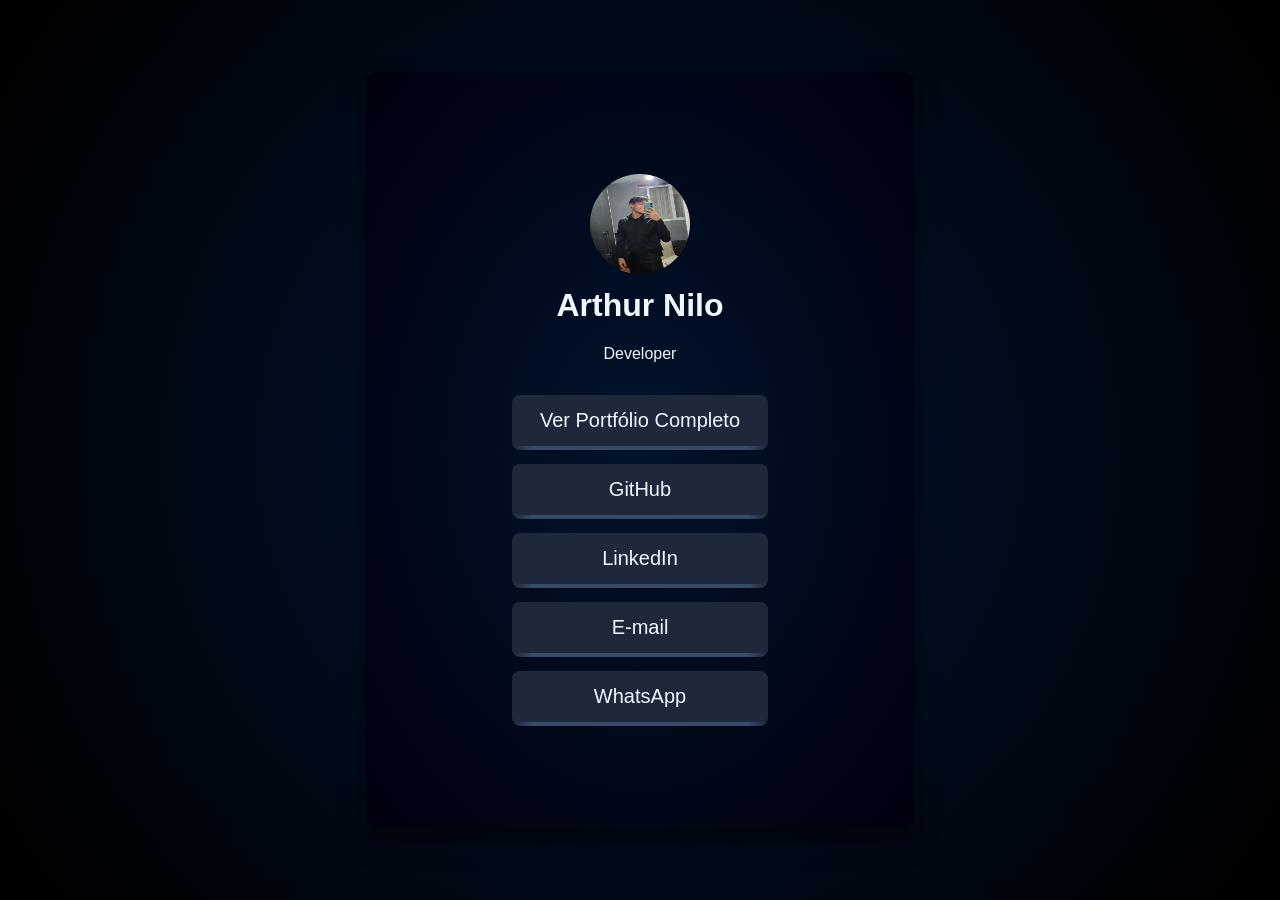
==== index.html @ 5387f270 "update link" ====
<!DOCTYPE html>
<html lang="pt-BR">
<head>
    <meta charset="UTF-8">
    <meta name="viewport" content="width=device-width, initial-scale=1.0">
    <title>Meu Portfólio</title>
    <link rel="stylesheet" href="style.css">
  </head>
  <body>
    <div class="molde">
      <div class="container">
        <img src="arthur.jpg" alt="Minha Foto" class="profile-pic" height="100px" width="100px">
        <h1>Arthur Nilo</h1>
        <p>Developer</p>
        
        <div class="links">
          <button class="button">
            <span class="shadow"></span>
            <span class="edge"></span>
            <div class="front">
                <a href="https://portfolio-gewfl6ad8-arthurnilos-projects.vercel.app/">Ver Portfólio Completo</a>
            </div>
          </button>
            <button class="button">
                <span class="shadow"></span>
                <span class="edge"></span>
                <div class="front">
                    <a href="https://github.com/arthurnilo" target="_blank">GitHub</a>
                </div>
              </button>
            <button class="button">
                <span class="shadow"></span>
                <span class="edge"></span>
                <div class="front">
                    <a href="https://linkedin.com/in/seuusuario" target="_blank">LinkedIn</a>
                </div>
            </button>
              <button class="button">
                <span class="shadow"></span>
                <span class="edge"></span>
                <div class="front">
                    <a href="mailto:arthurdetassis@email.com">E-mail</a>
                </div>
              </button>
              <button class="button">
                <span class="shadow"></span>
                <span class="edge"></span>
                <div class="front">
                    <a href="https://wa.me/5527999195885?text=Ol%C3%A1!%20Vim%20pelo%20linktree!%20Meu%20nome%20%C3%A9%3A">WhatsApp</a>
                </div>
              </button>
        </div>
    </div>
 </div>
</body>
</html>
---- style.css ----
body {
  background: radial-gradient(circle, rgba(0,22,52,1) 0%, rgba(0,0,0,1) 100%);
  color:aliceblue;
  font-family: Verdana, Geneva, Tahoma, sans-serif;
  display: flex;
  justify-content: center;
  align-items: center;
  height: 100vh;
  width: 100vw;
  border: 0;
  margin: 0;
  padding: 0;
}

h1{
  margin-top: 1vh;
}

.container p{
  margin-bottom: 4vh;
}
.container {
  text-align: center;
  border: 0;
  margin: 0;
  padding: 0;
}

.container img{
  border-radius: 50%;
}

.container a {
  display: flex;
  align-items: center;
  justify-content: center;
  min-height: 3vh;
  text-decoration: none;
  color: aliceblue;
}

.links {
  display: flex;
  flex-direction: column;
  gap: 2vh
}

.molde {
  display: flex;
  justify-content: center;
  align-items: center;
  height: 80vh;
  width: 40vw;
  min-width: fit-content;
  min-height: fit-content;
  border-radius: 10px;
  box-shadow: rgba(0, 0, 0, 0.25) 0px 14px 28px, rgba(0, 0, 0, 0.22) 0px 10px 10px;
  padding: 2vh;
  border: 2px;
  border-color: black;
  background: radial-gradient(rgb(2, 19, 44) 0%, rgb(1, 1, 15) 100%);
}



/* From Uiverse.io by zymantas-katinas */ 
.button {
    position: relative;
    border: none;
    background: transparent;
    padding: 0;
    outline: none;
    cursor: pointer;
    font-family: sans-serif;
  }
  
  /* Shadow layer */
  .button .shadow {
    position: absolute;
    top: 0;
    left: 0;
    width: 100%;
    height: 100%;
    background: rgba(0, 0, 0, 0.25);
    border-radius: 8px;
    transform: translateY(2px);
    transition: transform 600ms cubic-bezier(0.3, 0.7, 0.4, 1);
  }
  
  /* Edge layer */
  .button .edge {
    position: absolute;
    top: 0;
    left: 0;
    width: 100%;
    height: 100%;
    border-radius: 8px;
    background: linear-gradient(
      to left,
      hsl(217, 33%, 16%) 0%,
      hsl(217, 33%, 32%) 8%,
      hsl(217, 33%, 32%) 92%,
      hsl(217, 33%, 16%) 100%
    );
  }
  
  /* Front layer */
  .button .front {
    position: relative;
    display: flex;
    align-items: center;
    justify-content: center;
    padding: 12px 28px;
    font-size: 1.25rem;
    color: white;
    background: hsl(217, 33%, 17%);
    border-radius: 8px;
    transform: translateY(-4px);
    transition: transform 600ms cubic-bezier(0.3, 0.7, 0.4, 1);
  }
  
  /* Hover and active states */
  .button:hover .shadow {
    transform: translateY(4px);
    transition: transform 250ms cubic-bezier(0.3, 0.7, 0.4, 1.5);
  }
  
  .button:hover .front {
    transform: translateY(-6px);
    transition: transform 250ms cubic-bezier(0.3, 0.7, 0.4, 1.5);
  }
  
  .button:active .shadow {
    transform: translateY(1px);
    transition: transform 34ms;
  }
  
  .button:active .front {
    transform: translateY(-2px);
    transition: transform 34ms;
  }
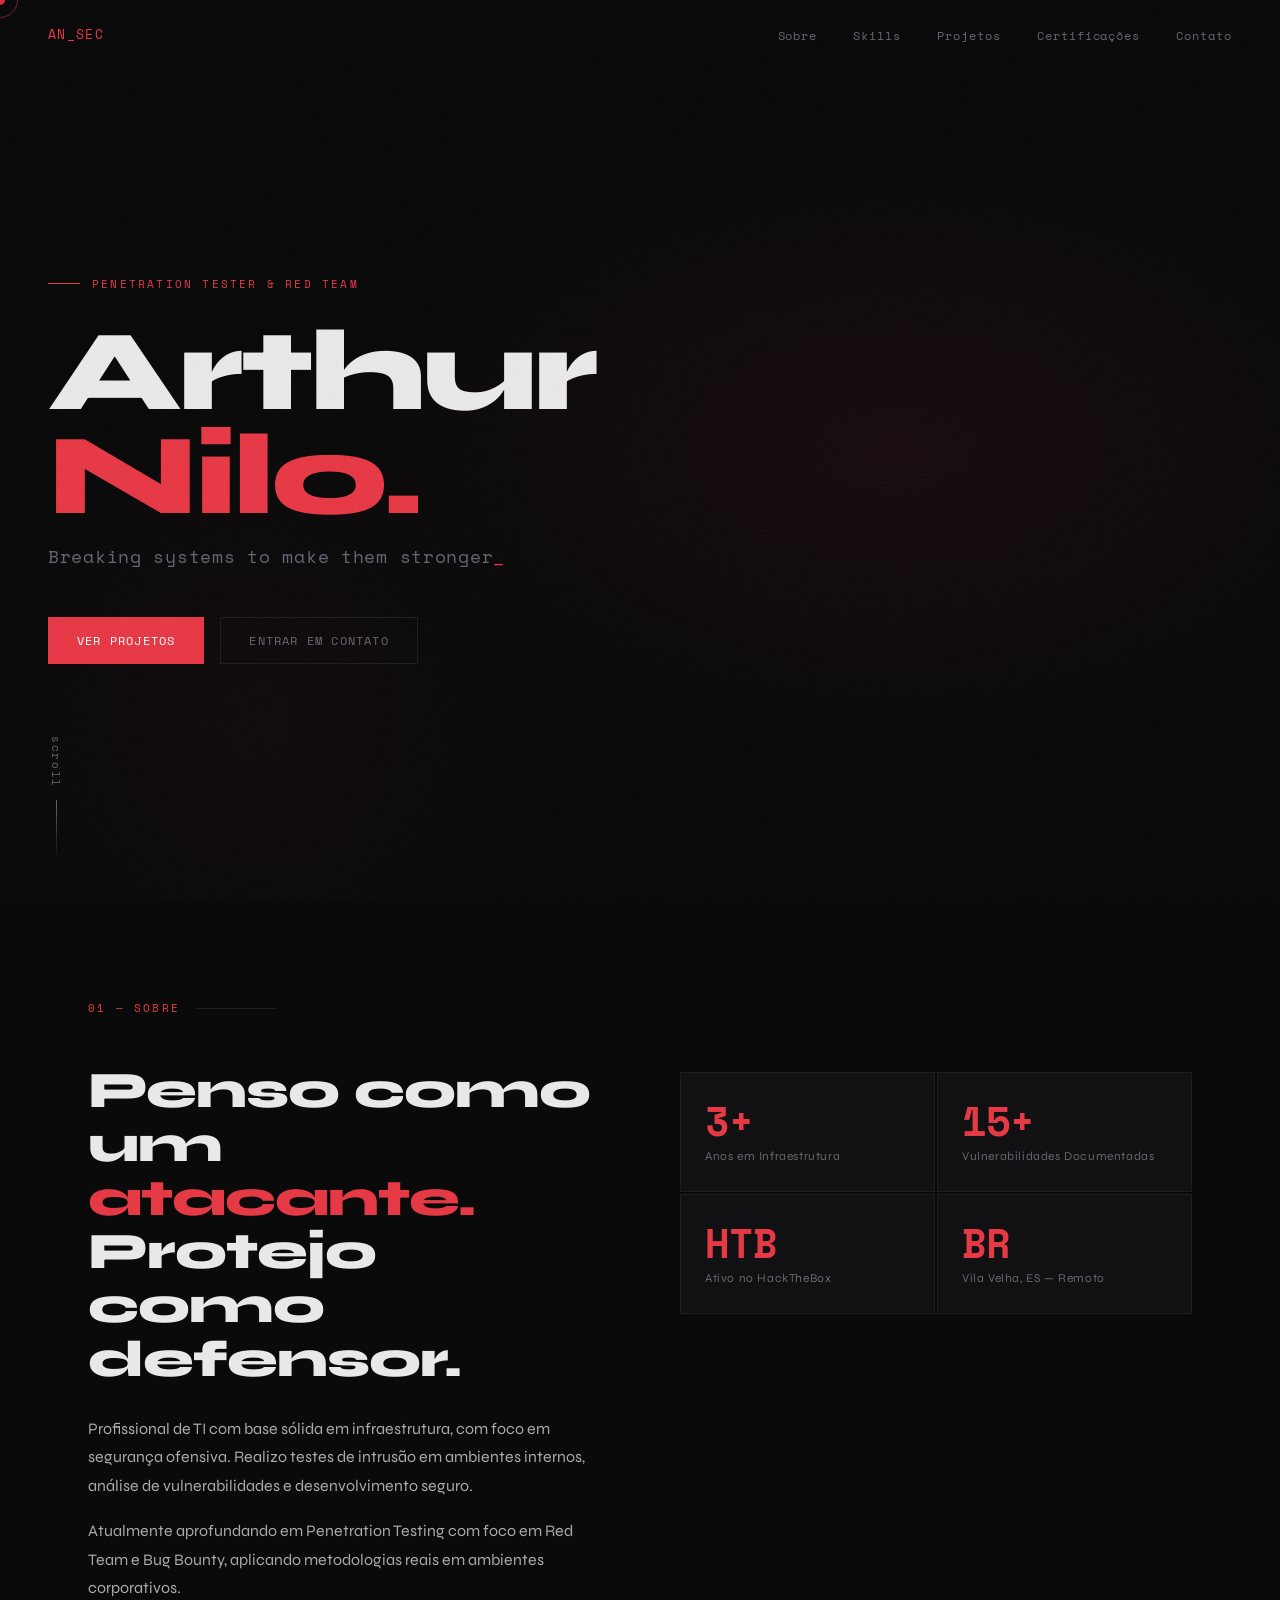
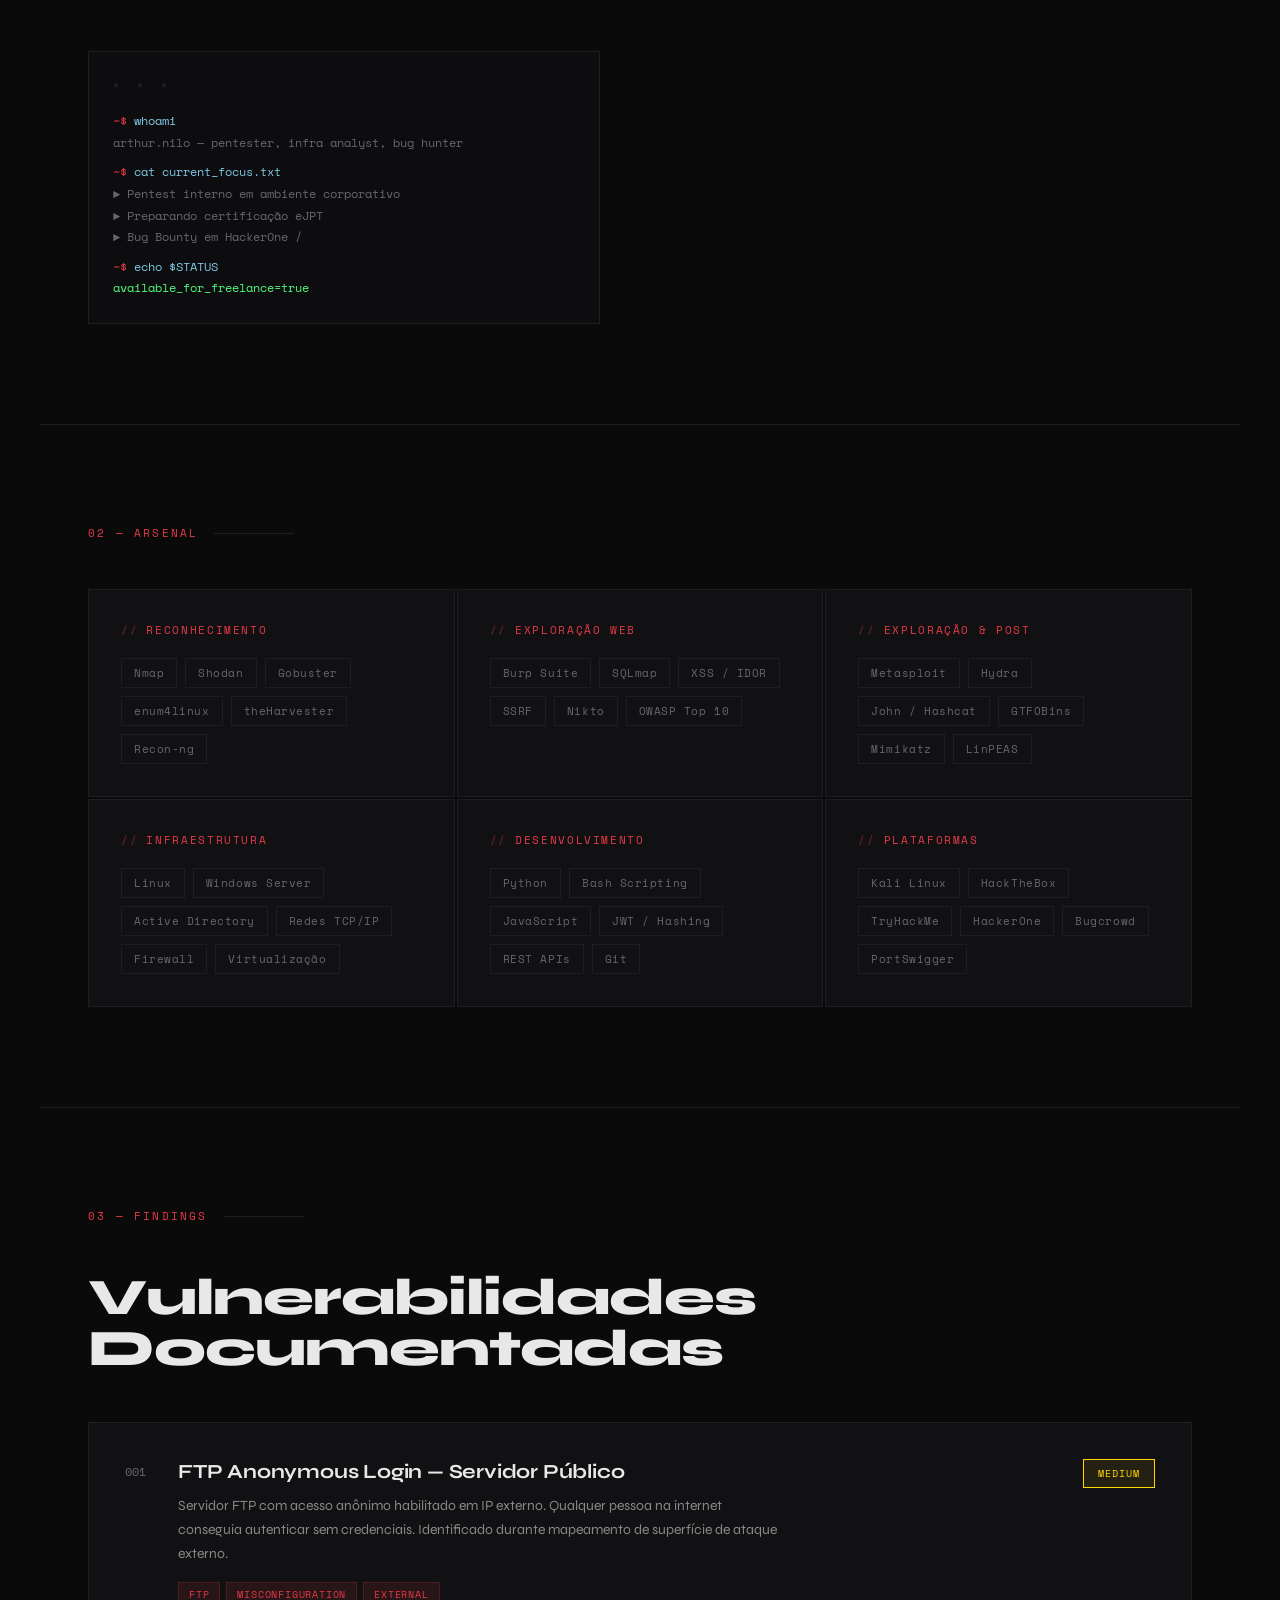
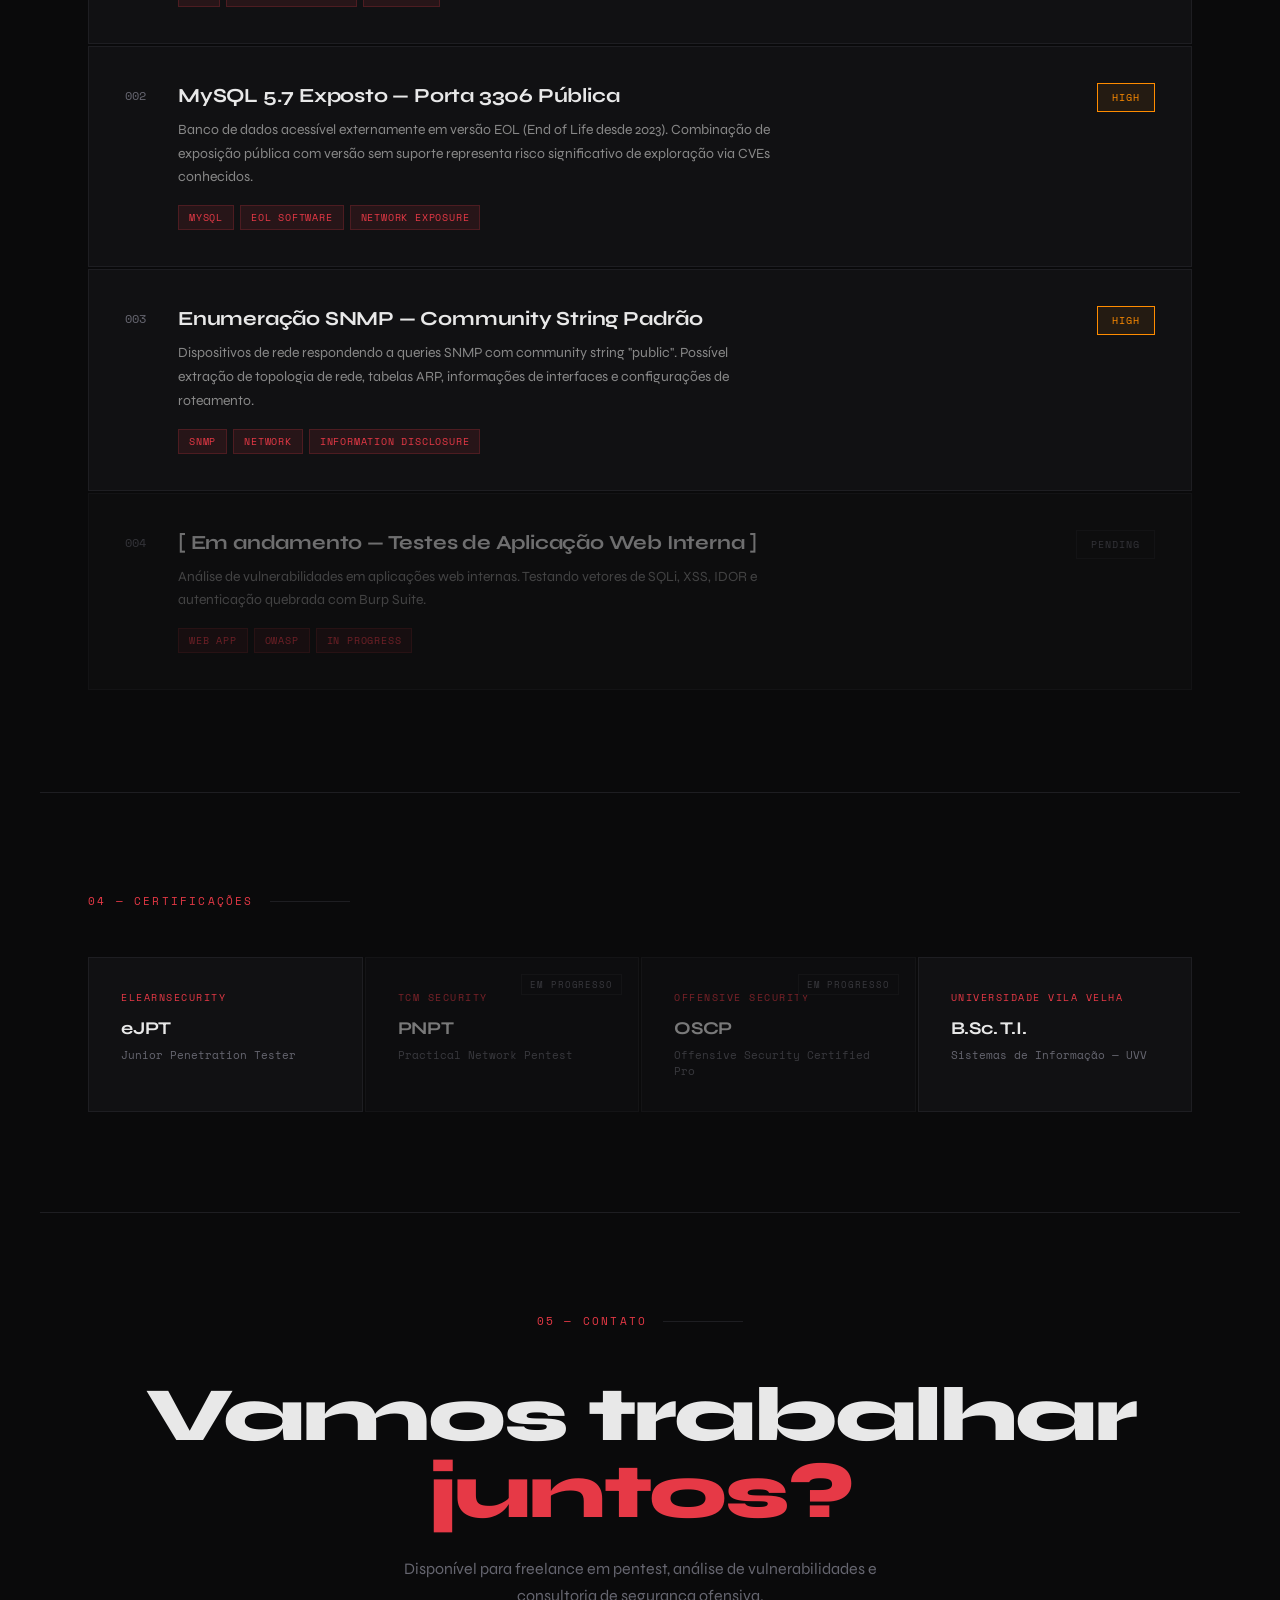
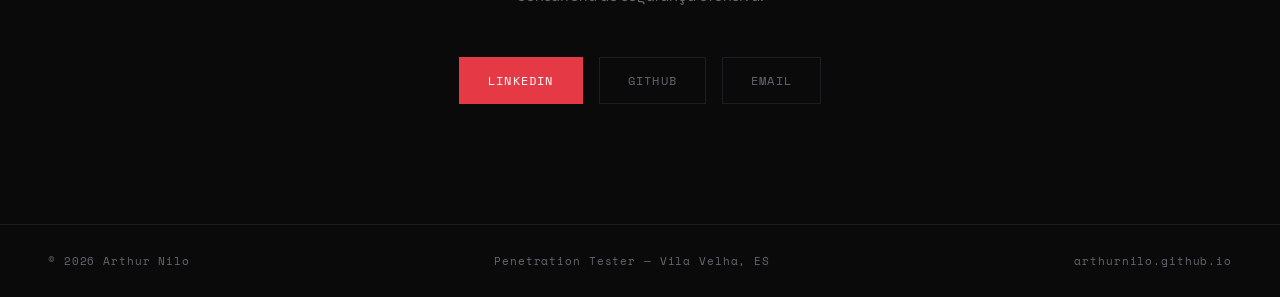
==== commit 5fa7ae98: "update landing page" ====
--- a/index.html
+++ b/index.html
@@ -1,56 +1,987 @@
 <!DOCTYPE html>
 <html lang="pt-BR">
 <head>
-    <meta charset="UTF-8">
-    <meta name="viewport" content="width=device-width, initial-scale=1.0">
-    <title>Meu Portfólio</title>
-    <link rel="stylesheet" href="style.css">
-  </head>
-  <body>
-    <div class="molde">
-      <div class="container">
-        <img src="arthur.jpg" alt="Minha Foto" class="profile-pic" height="100px" width="100px">
-        <h1>Arthur Nilo</h1>
-        <p>Developer</p>
-        
-        <div class="links">
-          <button class="button">
-            <span class="shadow"></span>
-            <span class="edge"></span>
-            <div class="front">
-                <a href="https://portfolio-gewfl6ad8-arthurnilos-projects.vercel.app/">Ver Portfólio Completo</a>
-            </div>
-          </button>
-            <button class="button">
-                <span class="shadow"></span>
-                <span class="edge"></span>
-                <div class="front">
-                    <a href="https://github.com/arthurnilo" target="_blank">GitHub</a>
-                </div>
-              </button>
-            <button class="button">
-                <span class="shadow"></span>
-                <span class="edge"></span>
-                <div class="front">
-                    <a href="https://linkedin.com/in/seuusuario" target="_blank">LinkedIn</a>
-                </div>
-            </button>
-              <button class="button">
-                <span class="shadow"></span>
-                <span class="edge"></span>
-                <div class="front">
-                    <a href="mailto:arthurdetassis@email.com">E-mail</a>
-                </div>
-              </button>
-              <button class="button">
-                <span class="shadow"></span>
-                <span class="edge"></span>
-                <div class="front">
-                    <a href="https://wa.me/5527999195885?text=Ol%C3%A1!%20Vim%20pelo%20linktree!%20Meu%20nome%20%C3%A9%3A">WhatsApp</a>
-                </div>
-              </button>
+<meta charset="UTF-8">
+<meta name="viewport" content="width=device-width, initial-scale=1.0">
+<title>Arthur Nilo — Penetration Tester</title>
+<link href="https://fonts.googleapis.com/css2?family=Space+Mono:wght@400;700&family=Syne:wght@400;600;700;800&display=swap" rel="stylesheet">
+<style>
+  :root {
+    --bg: #0a0a0b;
+    --surface: #111113;
+    --border: #1e1e22;
+    --accent: #e63946;
+    --accent2: #ff6b6b;
+    --text: #e8e8e8;
+    --muted: #666670;
+    --mono: 'Space Mono', monospace;
+    --sans: 'Syne', sans-serif;
+  }
+
+  *, *::before, *::after { box-sizing: border-box; margin: 0; padding: 0; }
+
+  html { scroll-behavior: smooth; }
+
+  body {
+    background: var(--bg);
+    color: var(--text);
+    font-family: var(--sans);
+    overflow-x: hidden;
+    cursor: none;
+  }
+
+  /* Custom cursor */
+  .cursor {
+    position: fixed;
+    width: 10px;
+    height: 10px;
+    background: var(--accent);
+    border-radius: 50%;
+    pointer-events: none;
+    z-index: 9999;
+    transform: translate(-50%, -50%);
+    transition: transform 0.1s ease, width 0.2s ease, height 0.2s ease;
+    mix-blend-mode: difference;
+  }
+  .cursor-ring {
+    position: fixed;
+    width: 36px;
+    height: 36px;
+    border: 1px solid var(--accent);
+    border-radius: 50%;
+    pointer-events: none;
+    z-index: 9998;
+    transform: translate(-50%, -50%);
+    transition: transform 0.12s ease, width 0.2s ease, height 0.2s ease, opacity 0.2s ease;
+    opacity: 0.5;
+  }
+
+  /* Grain overlay */
+  body::before {
+    content: '';
+    position: fixed;
+    inset: 0;
+    background-image: url("data:image/svg+xml,%3Csvg viewBox='0 0 256 256' xmlns='http://www.w3.org/2000/svg'%3E%3Cfilter id='noise'%3E%3CfeTurbulence type='fractalNoise' baseFrequency='0.9' numOctaves='4' stitchTiles='stitch'/%3E%3C/filter%3E%3Crect width='100%25' height='100%25' filter='url(%23noise)' opacity='0.04'/%3E%3C/svg%3E");
+    pointer-events: none;
+    z-index: 9997;
+    opacity: 0.4;
+  }
+
+  /* NAV */
+  nav {
+    position: fixed;
+    top: 0;
+    left: 0;
+    right: 0;
+    z-index: 100;
+    padding: 24px 48px;
+    display: flex;
+    justify-content: space-between;
+    align-items: center;
+    border-bottom: 1px solid transparent;
+    transition: border-color 0.3s, background 0.3s;
+  }
+  nav.scrolled {
+    border-color: var(--border);
+    background: rgba(10,10,11,0.9);
+    backdrop-filter: blur(12px);
+  }
+  .nav-logo {
+    font-family: var(--mono);
+    font-size: 13px;
+    color: var(--accent);
+    letter-spacing: 0.1em;
+    text-decoration: none;
+  }
+  .nav-links {
+    display: flex;
+    gap: 36px;
+    list-style: none;
+  }
+  .nav-links a {
+    font-family: var(--mono);
+    font-size: 12px;
+    color: var(--muted);
+    text-decoration: none;
+    letter-spacing: 0.08em;
+    transition: color 0.2s;
+  }
+  .nav-links a:hover { color: var(--text); }
+
+  /* HERO */
+  .hero {
+    min-height: 100vh;
+    display: flex;
+    flex-direction: column;
+    justify-content: center;
+    padding: 120px 48px 80px;
+    position: relative;
+    overflow: hidden;
+  }
+
+  .hero-bg {
+    position: absolute;
+    inset: 0;
+    background:
+      radial-gradient(ellipse 60% 50% at 70% 50%, rgba(230,57,70,0.07) 0%, transparent 70%),
+      radial-gradient(ellipse 40% 60% at 20% 80%, rgba(230,57,70,0.04) 0%, transparent 60%);
+  }
+
+  /* Scanlines */
+  .hero-bg::after {
+    content: '';
+    position: absolute;
+    inset: 0;
+    background: repeating-linear-gradient(
+      0deg,
+      transparent,
+      transparent 2px,
+      rgba(0,0,0,0.08) 2px,
+      rgba(0,0,0,0.08) 4px
+    );
+    pointer-events: none;
+  }
+
+  .hero-tag {
+    font-family: var(--mono);
+    font-size: 11px;
+    color: var(--accent);
+    letter-spacing: 0.2em;
+    text-transform: uppercase;
+    margin-bottom: 28px;
+    opacity: 0;
+    animation: fadeUp 0.6s ease 0.2s forwards;
+    display: flex;
+    align-items: center;
+    gap: 12px;
+  }
+  .hero-tag::before {
+    content: '';
+    display: block;
+    width: 32px;
+    height: 1px;
+    background: var(--accent);
+  }
+
+  .hero-name {
+    font-family: var(--sans);
+    font-size: clamp(60px, 9vw, 130px);
+    font-weight: 800;
+    line-height: 0.9;
+    letter-spacing: -0.03em;
+    margin-bottom: 16px;
+    opacity: 0;
+    animation: fadeUp 0.7s ease 0.35s forwards;
+  }
+  .hero-name span { color: var(--accent); }
+
+  .hero-title {
+    font-family: var(--mono);
+    font-size: clamp(14px, 1.5vw, 18px);
+    color: var(--muted);
+    margin-bottom: 48px;
+    opacity: 0;
+    animation: fadeUp 0.7s ease 0.5s forwards;
+    letter-spacing: 0.04em;
+  }
+
+  .hero-title .blink {
+    color: var(--accent);
+    animation: blink 1s step-end infinite;
+  }
+
+  .hero-cta {
+    display: flex;
+    gap: 16px;
+    flex-wrap: wrap;
+    opacity: 0;
+    animation: fadeUp 0.7s ease 0.65s forwards;
+  }
+
+  .btn {
+    font-family: var(--mono);
+    font-size: 12px;
+    letter-spacing: 0.1em;
+    padding: 14px 28px;
+    text-decoration: none;
+    text-transform: uppercase;
+    transition: all 0.2s;
+    cursor: none;
+  }
+  .btn-primary {
+    background: var(--accent);
+    color: #fff;
+    border: 1px solid var(--accent);
+  }
+  .btn-primary:hover {
+    background: transparent;
+    color: var(--accent);
+  }
+  .btn-secondary {
+    background: transparent;
+    color: var(--muted);
+    border: 1px solid var(--border);
+  }
+  .btn-secondary:hover {
+    border-color: var(--muted);
+    color: var(--text);
+  }
+
+  .hero-scroll {
+    position: absolute;
+    bottom: 40px;
+    left: 48px;
+    font-family: var(--mono);
+    font-size: 11px;
+    color: var(--muted);
+    letter-spacing: 0.15em;
+    writing-mode: vertical-rl;
+    opacity: 0;
+    animation: fadeUp 0.7s ease 1s forwards;
+    display: flex;
+    align-items: center;
+    gap: 12px;
+  }
+  .hero-scroll::after {
+    content: '';
+    display: block;
+    width: 1px;
+    height: 60px;
+    background: linear-gradient(to bottom, var(--muted), transparent);
+  }
+
+  /* SECTIONS */
+  section {
+    padding: 100px 48px;
+    max-width: 1200px;
+    margin: 0 auto;
+  }
+
+  .section-label {
+    font-family: var(--mono);
+    font-size: 11px;
+    color: var(--accent);
+    letter-spacing: 0.2em;
+    text-transform: uppercase;
+    margin-bottom: 48px;
+    display: flex;
+    align-items: center;
+    gap: 16px;
+  }
+  .section-label::after {
+    content: '';
+    flex: 1;
+    max-width: 80px;
+    height: 1px;
+    background: var(--border);
+  }
+
+  /* ABOUT */
+  .about-grid {
+    display: grid;
+    grid-template-columns: 1fr 1fr;
+    gap: 80px;
+    align-items: start;
+  }
+
+  .about-text h2 {
+    font-size: clamp(36px, 4vw, 56px);
+    font-weight: 800;
+    line-height: 1.05;
+    letter-spacing: -0.02em;
+    margin-bottom: 28px;
+  }
+  .about-text h2 em {
+    font-style: normal;
+    color: var(--accent);
+  }
+
+  .about-text p {
+    font-size: 16px;
+    line-height: 1.8;
+    color: #aaaaaa;
+    margin-bottom: 16px;
+  }
+
+  .about-stats {
+    display: grid;
+    grid-template-columns: 1fr 1fr;
+    gap: 2px;
+    margin-top: 8px;
+  }
+
+  .stat-card {
+    background: var(--surface);
+    border: 1px solid var(--border);
+    padding: 28px 24px;
+    transition: border-color 0.2s;
+  }
+  .stat-card:hover { border-color: var(--accent); }
+  .stat-number {
+    font-family: var(--mono);
+    font-size: 40px;
+    font-weight: 700;
+    color: var(--accent);
+    line-height: 1;
+    margin-bottom: 8px;
+  }
+  .stat-label {
+    font-size: 12px;
+    color: var(--muted);
+    letter-spacing: 0.05em;
+  }
+
+  /* SKILLS */
+  .skills-section {
+    border-top: 1px solid var(--border);
+    padding-top: 100px;
+    padding-bottom: 100px;
+  }
+
+  .skills-grid {
+    display: grid;
+    grid-template-columns: repeat(auto-fit, minmax(280px, 1fr));
+    gap: 2px;
+  }
+
+  .skill-group {
+    background: var(--surface);
+    border: 1px solid var(--border);
+    padding: 32px;
+    transition: border-color 0.25s;
+  }
+  .skill-group:hover { border-color: var(--accent); }
+
+  .skill-group-title {
+    font-family: var(--mono);
+    font-size: 11px;
+    color: var(--accent);
+    letter-spacing: 0.15em;
+    text-transform: uppercase;
+    margin-bottom: 20px;
+    display: flex;
+    align-items: center;
+    gap: 8px;
+  }
+  .skill-group-title::before {
+    content: '//';
+    opacity: 0.5;
+  }
+
+  .skill-list {
+    list-style: none;
+    display: flex;
+    flex-wrap: wrap;
+    gap: 8px;
+  }
+  .skill-tag {
+    font-family: var(--mono);
+    font-size: 11px;
+    padding: 6px 12px;
+    border: 1px solid var(--border);
+    color: var(--muted);
+    letter-spacing: 0.05em;
+    transition: all 0.2s;
+  }
+  .skill-tag:hover {
+    border-color: var(--accent);
+    color: var(--text);
+    background: rgba(230,57,70,0.05);
+  }
+
+  /* PROJECTS */
+  .projects-section {
+    border-top: 1px solid var(--border);
+    padding-top: 100px;
+    padding-bottom: 100px;
+  }
+
+  .projects-header {
+    display: flex;
+    justify-content: space-between;
+    align-items: flex-end;
+    margin-bottom: 48px;
+  }
+
+  .projects-title {
+    font-size: clamp(32px, 4vw, 52px);
+    font-weight: 800;
+    letter-spacing: -0.02em;
+    line-height: 1;
+  }
+
+  .project-card {
+    border: 1px solid var(--border);
+    padding: 36px;
+    margin-bottom: 2px;
+    display: grid;
+    grid-template-columns: auto 1fr auto;
+    gap: 32px;
+    align-items: start;
+    background: var(--surface);
+    transition: border-color 0.2s, background 0.2s;
+    cursor: none;
+  }
+  .project-card:hover {
+    border-color: var(--accent);
+    background: rgba(230,57,70,0.02);
+  }
+
+  .project-num {
+    font-family: var(--mono);
+    font-size: 12px;
+    color: var(--muted);
+    padding-top: 4px;
+  }
+
+  .project-info h3 {
+    font-size: 20px;
+    font-weight: 700;
+    margin-bottom: 10px;
+    letter-spacing: -0.01em;
+  }
+
+  .project-info p {
+    font-size: 14px;
+    color: #888;
+    line-height: 1.7;
+    max-width: 600px;
+  }
+
+  .project-tags {
+    display: flex;
+    gap: 6px;
+    flex-wrap: wrap;
+    margin-top: 16px;
+  }
+
+  .project-tag {
+    font-family: var(--mono);
+    font-size: 10px;
+    padding: 4px 10px;
+    background: rgba(230,57,70,0.1);
+    color: var(--accent);
+    letter-spacing: 0.08em;
+    text-transform: uppercase;
+    border: 1px solid rgba(230,57,70,0.2);
+  }
+
+  .severity {
+    font-family: var(--mono);
+    font-size: 10px;
+    padding: 6px 14px;
+    letter-spacing: 0.1em;
+    text-transform: uppercase;
+    border: 1px solid;
+    white-space: nowrap;
+    align-self: flex-start;
+  }
+  .severity.critical { color: #ff3333; border-color: #ff3333; background: rgba(255,51,51,0.08); }
+  .severity.high { color: #ff8c00; border-color: #ff8c00; background: rgba(255,140,0,0.08); }
+  .severity.medium { color: #ffd700; border-color: #ffd700; background: rgba(255,215,0,0.08); }
+  .severity.info { color: var(--muted); border-color: var(--border); }
+
+  /* CERTS */
+  .certs-section {
+    border-top: 1px solid var(--border);
+    padding-top: 100px;
+    padding-bottom: 100px;
+  }
+
+  .certs-grid {
+    display: grid;
+    grid-template-columns: repeat(auto-fit, minmax(240px, 1fr));
+    gap: 2px;
+  }
+
+  .cert-card {
+    background: var(--surface);
+    border: 1px solid var(--border);
+    padding: 32px;
+    position: relative;
+    overflow: hidden;
+    transition: border-color 0.2s;
+  }
+  .cert-card:hover { border-color: var(--accent); }
+  .cert-card.pending { opacity: 0.5; }
+  .cert-card.pending::after {
+    content: 'EM PROGRESSO';
+    position: absolute;
+    top: 16px;
+    right: 16px;
+    font-family: var(--mono);
+    font-size: 9px;
+    color: var(--muted);
+    letter-spacing: 0.1em;
+    border: 1px solid var(--border);
+    padding: 3px 8px;
+  }
+
+  .cert-issuer {
+    font-family: var(--mono);
+    font-size: 10px;
+    color: var(--accent);
+    letter-spacing: 0.15em;
+    text-transform: uppercase;
+    margin-bottom: 12px;
+  }
+
+  .cert-name {
+    font-size: 18px;
+    font-weight: 700;
+    margin-bottom: 8px;
+    letter-spacing: -0.01em;
+  }
+
+  .cert-year {
+    font-family: var(--mono);
+    font-size: 11px;
+    color: var(--muted);
+  }
+
+  /* CONTACT */
+  .contact-section {
+    border-top: 1px solid var(--border);
+    padding-top: 100px;
+    padding-bottom: 120px;
+    text-align: center;
+  }
+
+  .contact-section h2 {
+    font-size: clamp(40px, 6vw, 88px);
+    font-weight: 800;
+    letter-spacing: -0.03em;
+    line-height: 1;
+    margin-bottom: 24px;
+  }
+  .contact-section h2 span { color: var(--accent); }
+
+  .contact-section p {
+    font-size: 16px;
+    color: var(--muted);
+    max-width: 480px;
+    margin: 0 auto 48px;
+    line-height: 1.7;
+  }
+
+  .contact-links {
+    display: flex;
+    justify-content: center;
+    gap: 16px;
+    flex-wrap: wrap;
+  }
+
+  /* FOOTER */
+  footer {
+    border-top: 1px solid var(--border);
+    padding: 28px 48px;
+    display: flex;
+    justify-content: space-between;
+    align-items: center;
+  }
+  footer span {
+    font-family: var(--mono);
+    font-size: 11px;
+    color: var(--muted);
+    letter-spacing: 0.08em;
+  }
+
+  /* TERMINAL WIDGET */
+  .terminal {
+    background: #0d0d0f;
+    border: 1px solid var(--border);
+    padding: 24px;
+    font-family: var(--mono);
+    font-size: 12px;
+    line-height: 1.8;
+    margin-top: 48px;
+    position: relative;
+  }
+  .terminal::before {
+    content: '● ● ●';
+    display: block;
+    color: var(--border);
+    letter-spacing: 6px;
+    margin-bottom: 16px;
+    font-size: 10px;
+  }
+  .terminal .prompt { color: var(--accent); }
+  .terminal .cmd { color: #7ec8e3; }
+  .terminal .out { color: var(--muted); }
+  .terminal .ok { color: #50fa7b; }
+
+  /* ANIMATIONS */
+  @keyframes fadeUp {
+    from { opacity: 0; transform: translateY(20px); }
+    to { opacity: 1; transform: translateY(0); }
+  }
+  @keyframes blink {
+    0%, 100% { opacity: 1; }
+    50% { opacity: 0; }
+  }
+
+  .reveal {
+    opacity: 0;
+    transform: translateY(24px);
+    transition: opacity 0.7s ease, transform 0.7s ease;
+  }
+  .reveal.visible {
+    opacity: 1;
+    transform: none;
+  }
+
+  @media (max-width: 768px) {
+    nav { padding: 20px 24px; }
+    .nav-links { display: none; }
+    .hero { padding: 100px 24px 60px; }
+    section { padding: 60px 24px; }
+    .about-grid { grid-template-columns: 1fr; gap: 48px; }
+    .project-card { grid-template-columns: 1fr; }
+    .project-num { display: none; }
+    footer { flex-direction: column; gap: 12px; text-align: center; }
+  }
+</style>
+</head>
+<body>
+
+<div class="cursor" id="cursor"></div>
+<div class="cursor-ring" id="cursorRing"></div>
+
+<nav id="nav">
+  <a href="#" class="nav-logo">AN_SEC</a>
+  <ul class="nav-links">
+    <li><a href="#about">Sobre</a></li>
+    <li><a href="#skills">Skills</a></li>
+    <li><a href="#projects">Projetos</a></li>
+    <li><a href="#certs">Certificações</a></li>
+    <li><a href="#contact">Contato</a></li>
+  </ul>
+</nav>
+
+<!-- HERO -->
+<div class="hero">
+  <div class="hero-bg"></div>
+  <div class="hero-tag">Penetration Tester & Red Team</div>
+  <h1 class="hero-name">Arthur<br><span>Nilo.</span></h1>
+  <p class="hero-title">Breaking systems to make them stronger<span class="blink">_</span></p>
+  <div class="hero-cta">
+    <a href="#projects" class="btn btn-primary">Ver Projetos</a>
+    <a href="#contact" class="btn btn-secondary">Entrar em Contato</a>
+  </div>
+  <div class="hero-scroll">scroll</div>
+</div>
+
+<!-- ABOUT -->
+<section id="about">
+  <div class="section-label">01 — Sobre</div>
+  <div class="about-grid">
+    <div class="about-text reveal">
+      <h2>Penso como<br>um <em>atacante.</em><br>Protejo como<br>defensor.</h2>
+      <p>Profissional de TI com base sólida em infraestrutura, com foco em segurança ofensiva. Realizo testes de intrusão em ambientes internos, análise de vulnerabilidades e desenvolvimento seguro.</p>
+      <p>Atualmente aprofundando em Penetration Testing com foco em Red Team e Bug Bounty, aplicando metodologias reais em ambientes corporativos.</p>
+
+      <div class="terminal">
+        <div><span class="prompt">~$</span> <span class="cmd">whoami</span></div>
+        <div class="out">arthur.nilo — pentester, infra analyst, bug hunter</div>
+        <div style="margin-top:8px"><span class="prompt">~$</span> <span class="cmd">cat current_focus.txt</span></div>
+        <div class="out">► Pentest interno em ambiente corporativo</div>
+        <div class="out">► Preparando certificação eJPT</div>
+        <div class="out">► Bug Bounty em HackerOne / Bugcrowd</div>
+        <div style="margin-top:8px"><span class="prompt">~$</span> <span class="cmd">echo $STATUS</span></div>
+        <div class="ok">available_for_freelance=true</div>
+      </div>
+    </div>
+    <div class="about-stats reveal">
+      <div class="stat-card">
+        <div class="stat-number">3+</div>
+        <div class="stat-label">Anos em Infraestrutura</div>
+      </div>
+      <div class="stat-card">
+        <div class="stat-number">15+</div>
+        <div class="stat-label">Vulnerabilidades Documentadas</div>
+      </div>
+      <div class="stat-card">
+        <div class="stat-number">HTB</div>
+        <div class="stat-label">Ativo no HackTheBox</div>
+      </div>
+      <div class="stat-card">
+        <div class="stat-number">BR</div>
+        <div class="stat-label">Vila Velha, ES — Remoto</div>
+      </div>
+    </div>
+  </div>
+</section>
+
+<!-- SKILLS -->
+<section id="skills" class="skills-section" style="max-width:1200px;margin:0 auto;">
+  <div class="section-label">02 — Arsenal</div>
+  <div class="skills-grid reveal">
+    <div class="skill-group">
+      <div class="skill-group-title">Reconhecimento</div>
+      <ul class="skill-list">
+        <li class="skill-tag">Nmap</li>
+        <li class="skill-tag">Shodan</li>
+        <li class="skill-tag">Gobuster</li>
+        <li class="skill-tag">enum4linux</li>
+        <li class="skill-tag">theHarvester</li>
+        <li class="skill-tag">Recon-ng</li>
+      </ul>
+    </div>
+    <div class="skill-group">
+      <div class="skill-group-title">Exploração Web</div>
+      <ul class="skill-list">
+        <li class="skill-tag">Burp Suite</li>
+        <li class="skill-tag">SQLmap</li>
+        <li class="skill-tag">XSS / IDOR</li>
+        <li class="skill-tag">SSRF</li>
+        <li class="skill-tag">Nikto</li>
+        <li class="skill-tag">OWASP Top 10</li>
+      </ul>
+    </div>
+    <div class="skill-group">
+      <div class="skill-group-title">Exploração & Post</div>
+      <ul class="skill-list">
+        <li class="skill-tag">Metasploit</li>
+        <li class="skill-tag">Hydra</li>
+        <li class="skill-tag">John / Hashcat</li>
+        <li class="skill-tag">GTFOBins</li>
+        <li class="skill-tag">Mimikatz</li>
+        <li class="skill-tag">LinPEAS</li>
+      </ul>
+    </div>
+    <div class="skill-group">
+      <div class="skill-group-title">Infraestrutura</div>
+      <ul class="skill-list">
+        <li class="skill-tag">Linux</li>
+        <li class="skill-tag">Windows Server</li>
+        <li class="skill-tag">Active Directory</li>
+        <li class="skill-tag">Redes TCP/IP</li>
+        <li class="skill-tag">Firewall</li>
+        <li class="skill-tag">Virtualização</li>
+      </ul>
+    </div>
+    <div class="skill-group">
+      <div class="skill-group-title">Desenvolvimento</div>
+      <ul class="skill-list">
+        <li class="skill-tag">Python</li>
+        <li class="skill-tag">Bash Scripting</li>
+        <li class="skill-tag">JavaScript</li>
+        <li class="skill-tag">JWT / Hashing</li>
+        <li class="skill-tag">REST APIs</li>
+        <li class="skill-tag">Git</li>
+      </ul>
+    </div>
+    <div class="skill-group">
+      <div class="skill-group-title">Plataformas</div>
+      <ul class="skill-list">
+        <li class="skill-tag">Kali Linux</li>
+        <li class="skill-tag">HackTheBox</li>
+        <li class="skill-tag">TryHackMe</li>
+        <li class="skill-tag">HackerOne</li>
+        <li class="skill-tag">Bugcrowd</li>
+        <li class="skill-tag">PortSwigger</li>
+      </ul>
+    </div>
+  </div>
+</section>
+
+<!-- PROJECTS -->
+<section id="projects" class="projects-section" style="max-width:1200px;margin:0 auto;">
+  <div class="projects-header reveal">
+    <div>
+      <div class="section-label">03 — Findings</div>
+      <h2 class="projects-title">Vulnerabilidades<br>Documentadas</h2>
+    </div>
+  </div>
+
+  <div class="reveal">
+    <div class="project-card">
+      <span class="project-num">001</span>
+      <div class="project-info">
+        <h3>FTP Anonymous Login — Servidor Público</h3>
+        <p>Servidor FTP com acesso anônimo habilitado em IP externo. Qualquer pessoa na internet conseguia autenticar sem credenciais. Identificado durante mapeamento de superfície de ataque externo.</p>
+        <div class="project-tags">
+          <span class="project-tag">FTP</span>
+          <span class="project-tag">Misconfiguration</span>
+          <span class="project-tag">External</span>
         </div>
-    </div>
- </div>
+      </div>
+      <span class="severity medium">Medium</span>
+    </div>
+
+    <div class="project-card">
+      <span class="project-num">002</span>
+      <div class="project-info">
+        <h3>MySQL 5.7 Exposto — Porta 3306 Pública</h3>
+        <p>Banco de dados acessível externamente em versão EOL (End of Life desde 2023). Combinação de exposição pública com versão sem suporte representa risco significativo de exploração via CVEs conhecidos.</p>
+        <div class="project-tags">
+          <span class="project-tag">MySQL</span>
+          <span class="project-tag">EOL Software</span>
+          <span class="project-tag">Network Exposure</span>
+        </div>
+      </div>
+      <span class="severity high">High</span>
+    </div>
+
+    <div class="project-card">
+      <span class="project-num">003</span>
+      <div class="project-info">
+        <h3>Enumeração SNMP — Community String Padrão</h3>
+        <p>Dispositivos de rede respondendo a queries SNMP com community string "public". Possível extração de topologia de rede, tabelas ARP, informações de interfaces e configurações de roteamento.</p>
+        <div class="project-tags">
+          <span class="project-tag">SNMP</span>
+          <span class="project-tag">Network</span>
+          <span class="project-tag">Information Disclosure</span>
+        </div>
+      </div>
+      <span class="severity high">High</span>
+    </div>
+
+    <div class="project-card" style="opacity:0.45;pointer-events:none;">
+      <span class="project-num">004</span>
+      <div class="project-info">
+        <h3>[ Em andamento — Testes de Aplicação Web Interna ]</h3>
+        <p>Análise de vulnerabilidades em aplicações web internas. Testando vetores de SQLi, XSS, IDOR e autenticação quebrada com Burp Suite.</p>
+        <div class="project-tags">
+          <span class="project-tag">Web App</span>
+          <span class="project-tag">OWASP</span>
+          <span class="project-tag">In Progress</span>
+        </div>
+      </div>
+      <span class="severity info">Pending</span>
+    </div>
+  </div>
+</section>
+
+<!-- CERTIFICATIONS -->
+<section id="certs" class="certs-section" style="max-width:1200px;margin:0 auto;">
+  <div class="section-label">04 — Certificações</div>
+  <div class="certs-grid reveal">
+    <div class="cert-card">
+      <div class="cert-issuer">eLearnSecurity</div>
+      <div class="cert-name">eJPT</div>
+      <div class="cert-year">Junior Penetration Tester</div>
+    </div>
+    <div class="cert-card pending">
+      <div class="cert-issuer">TCM Security</div>
+      <div class="cert-name">PNPT</div>
+      <div class="cert-year">Practical Network Pentest</div>
+    </div>
+    <div class="cert-card pending">
+      <div class="cert-issuer">Offensive Security</div>
+      <div class="cert-name">OSCP</div>
+      <div class="cert-year">Offensive Security Certified Pro</div>
+    </div>
+    <div class="cert-card">
+      <div class="cert-issuer">Universidade Vila Velha</div>
+      <div class="cert-name">B.Sc. T.I.</div>
+      <div class="cert-year">Sistemas de Informação — UVV</div>
+    </div>
+  </div>
+</section>
+
+<!-- CONTACT -->
+<section id="contact" class="contact-section" style="max-width:1200px;margin:0 auto;">
+  <div class="section-label" style="justify-content:center;">05 — Contato</div>
+  <h2 class="reveal">Vamos trabalhar<br><span>juntos?</span></h2>
+  <p class="reveal">Disponível para freelance em pentest, análise de vulnerabilidades e consultoria de segurança ofensiva.</p>
+  <div class="contact-links reveal">
+    <a href="https://linkedin.com/in/arthurnilo" class="btn btn-primary" target="_blank">LinkedIn</a>
+    <a href="https://arthurnilo.github.io/landing/" class="btn btn-secondary" target="_blank">GitHub</a>
+    <a href="mailto:contato@arthurnilo.com" class="btn btn-secondary">Email</a>
+  </div>
+</section>
+
+<footer>
+  <span>© 2026 Arthur Nilo</span>
+  <span>Penetration Tester — Vila Velha, ES</span>
+  <span>arthurnilo.github.io</span>
+</footer>
+
+<script>
+  // Custom cursor
+  const cursor = document.getElementById('cursor');
+  const ring = document.getElementById('cursorRing');
+  let mx = 0, my = 0, rx = 0, ry = 0;
+
+  document.addEventListener('mousemove', e => {
+    mx = e.clientX; my = e.clientY;
+    cursor.style.left = mx + 'px';
+    cursor.style.top = my + 'px';
+  });
+
+  function animRing() {
+    rx += (mx - rx) * 0.12;
+    ry += (my - ry) * 0.12;
+    ring.style.left = rx + 'px';
+    ring.style.top = ry + 'px';
+    requestAnimationFrame(animRing);
+  }
+  animRing();
+
+  document.querySelectorAll('a, button, .project-card, .skill-tag').forEach(el => {
+    el.addEventListener('mouseenter', () => {
+      cursor.style.width = '16px';
+      cursor.style.height = '16px';
+      ring.style.width = '52px';
+      ring.style.height = '52px';
+      ring.style.opacity = '0.8';
+    });
+    el.addEventListener('mouseleave', () => {
+      cursor.style.width = '10px';
+      cursor.style.height = '10px';
+      ring.style.width = '36px';
+      ring.style.height = '36px';
+      ring.style.opacity = '0.5';
+    });
+  });
+
+  // Nav scroll
+  const nav = document.getElementById('nav');
+  window.addEventListener('scroll', () => {
+    nav.classList.toggle('scrolled', window.scrollY > 40);
+  });
+
+  // Scroll reveal
+  const observer = new IntersectionObserver(entries => {
+    entries.forEach(e => {
+      if (e.isIntersecting) {
+        e.target.classList.add('visible');
+        // stagger children
+        e.target.querySelectorAll('.skill-group, .cert-card, .stat-card').forEach((el, i) => {
+          el.style.transitionDelay = (i * 0.07) + 's';
+          el.style.opacity = '0';
+          el.style.transform = 'translateY(16px)';
+          el.style.transition = 'opacity 0.5s ease, transform 0.5s ease, border-color 0.2s';
+          setTimeout(() => {
+            el.style.opacity = '';
+            el.style.transform = '';
+          }, i * 70);
+        });
+      }
+    });
+  }, { threshold: 0.1 });
+
+  document.querySelectorAll('.reveal').forEach(el => observer.observe(el));
+
+  // Typed effect for terminal
+  const lines = document.querySelectorAll('.terminal .out');
+  lines.forEach((line, i) => {
+    const text = line.textContent;
+    line.textContent = '';
+    line.style.opacity = '0';
+    setTimeout(() => {
+      line.style.opacity = '1';
+      let j = 0;
+      const type = () => {
+        if (j < text.length) {
+          line.textContent += text[j++];
+          setTimeout(type, 18);
+        }
+      };
+      type();
+    }, 800 + i * 300);
+  });
+</script>
 </body>
 </html>
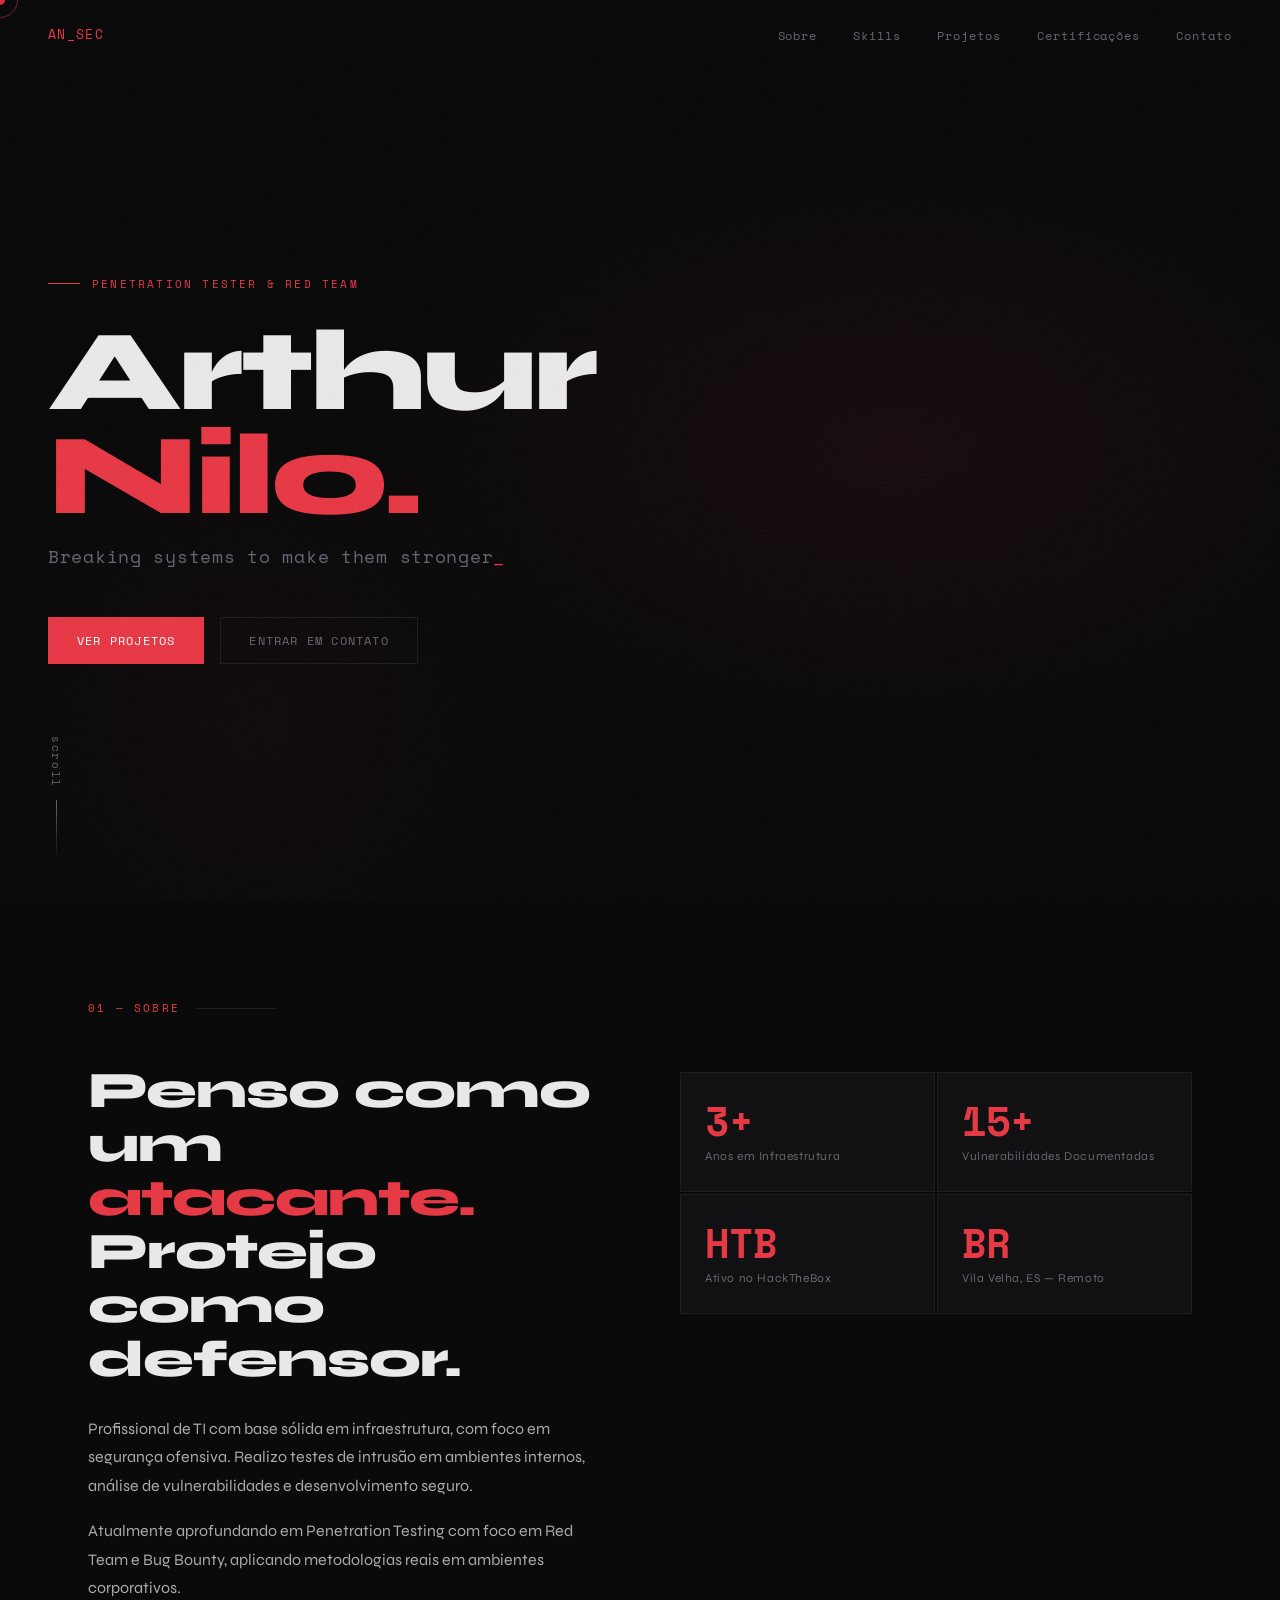
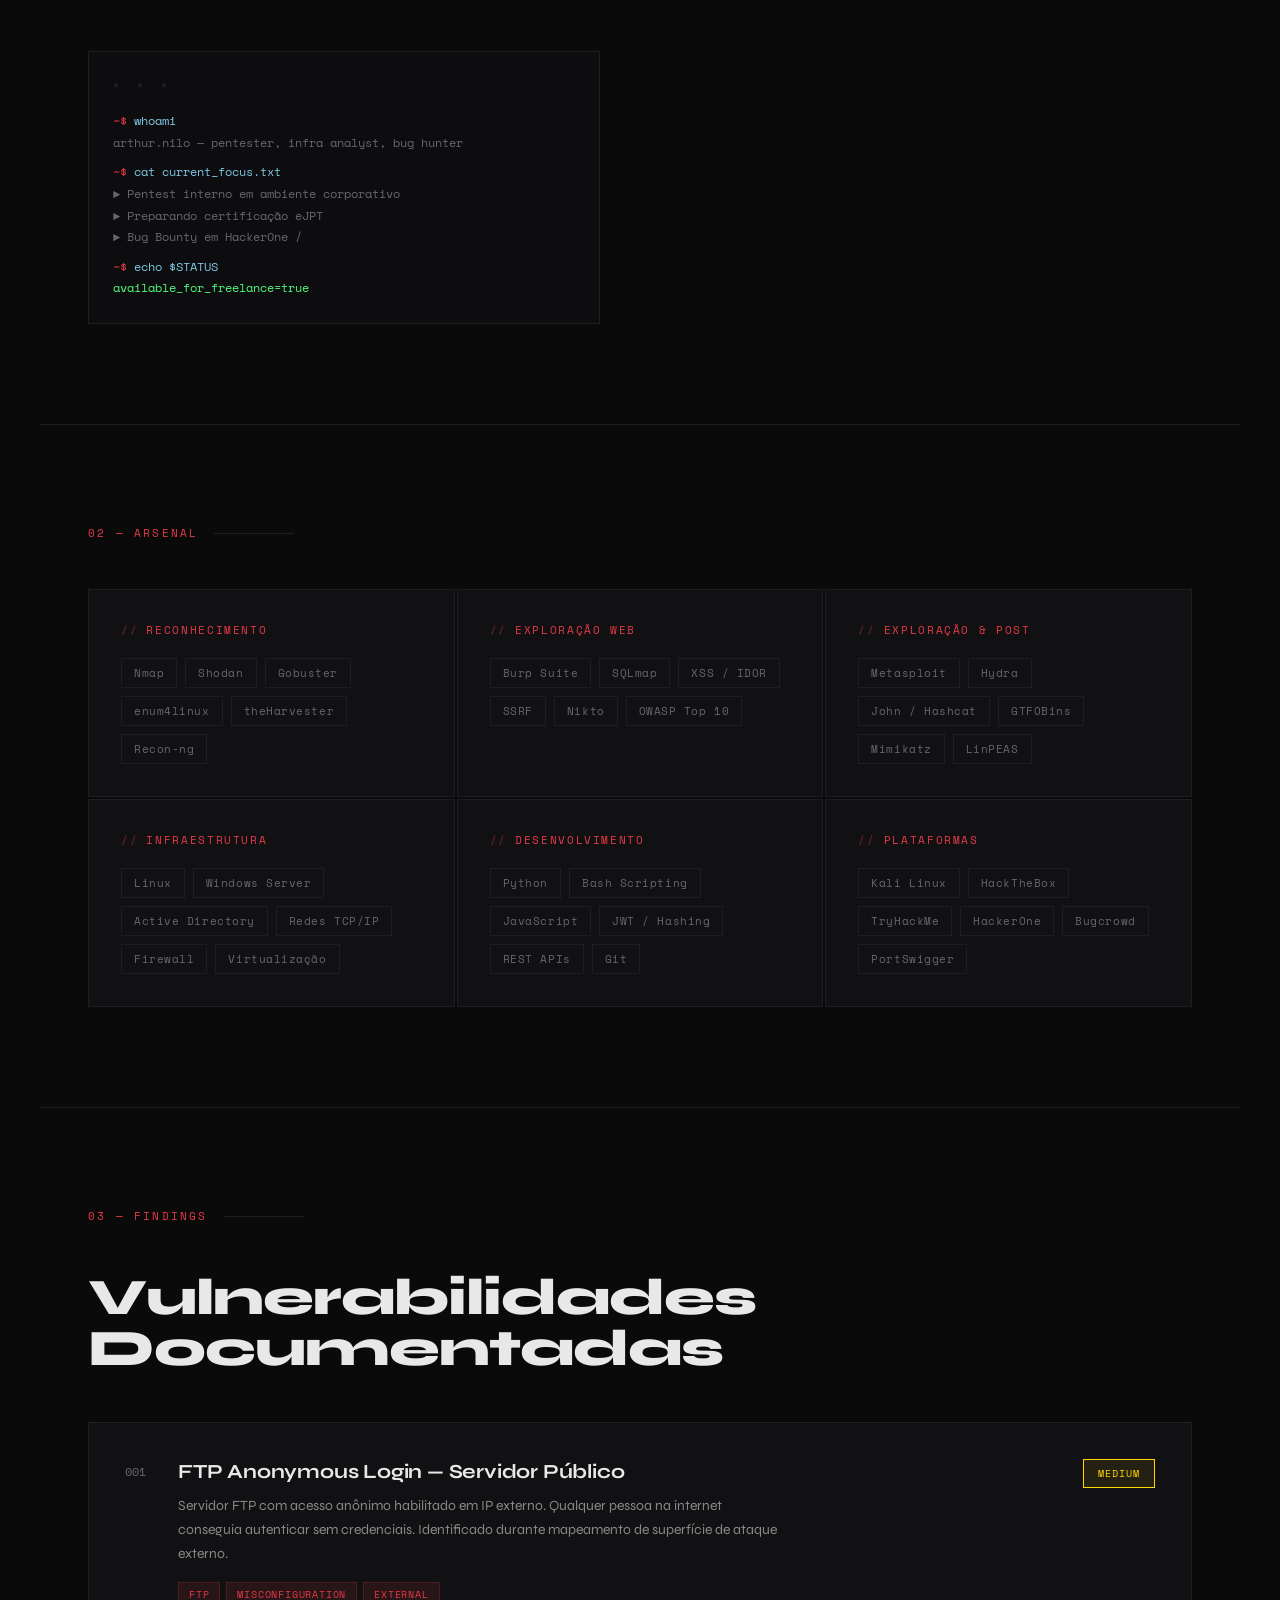
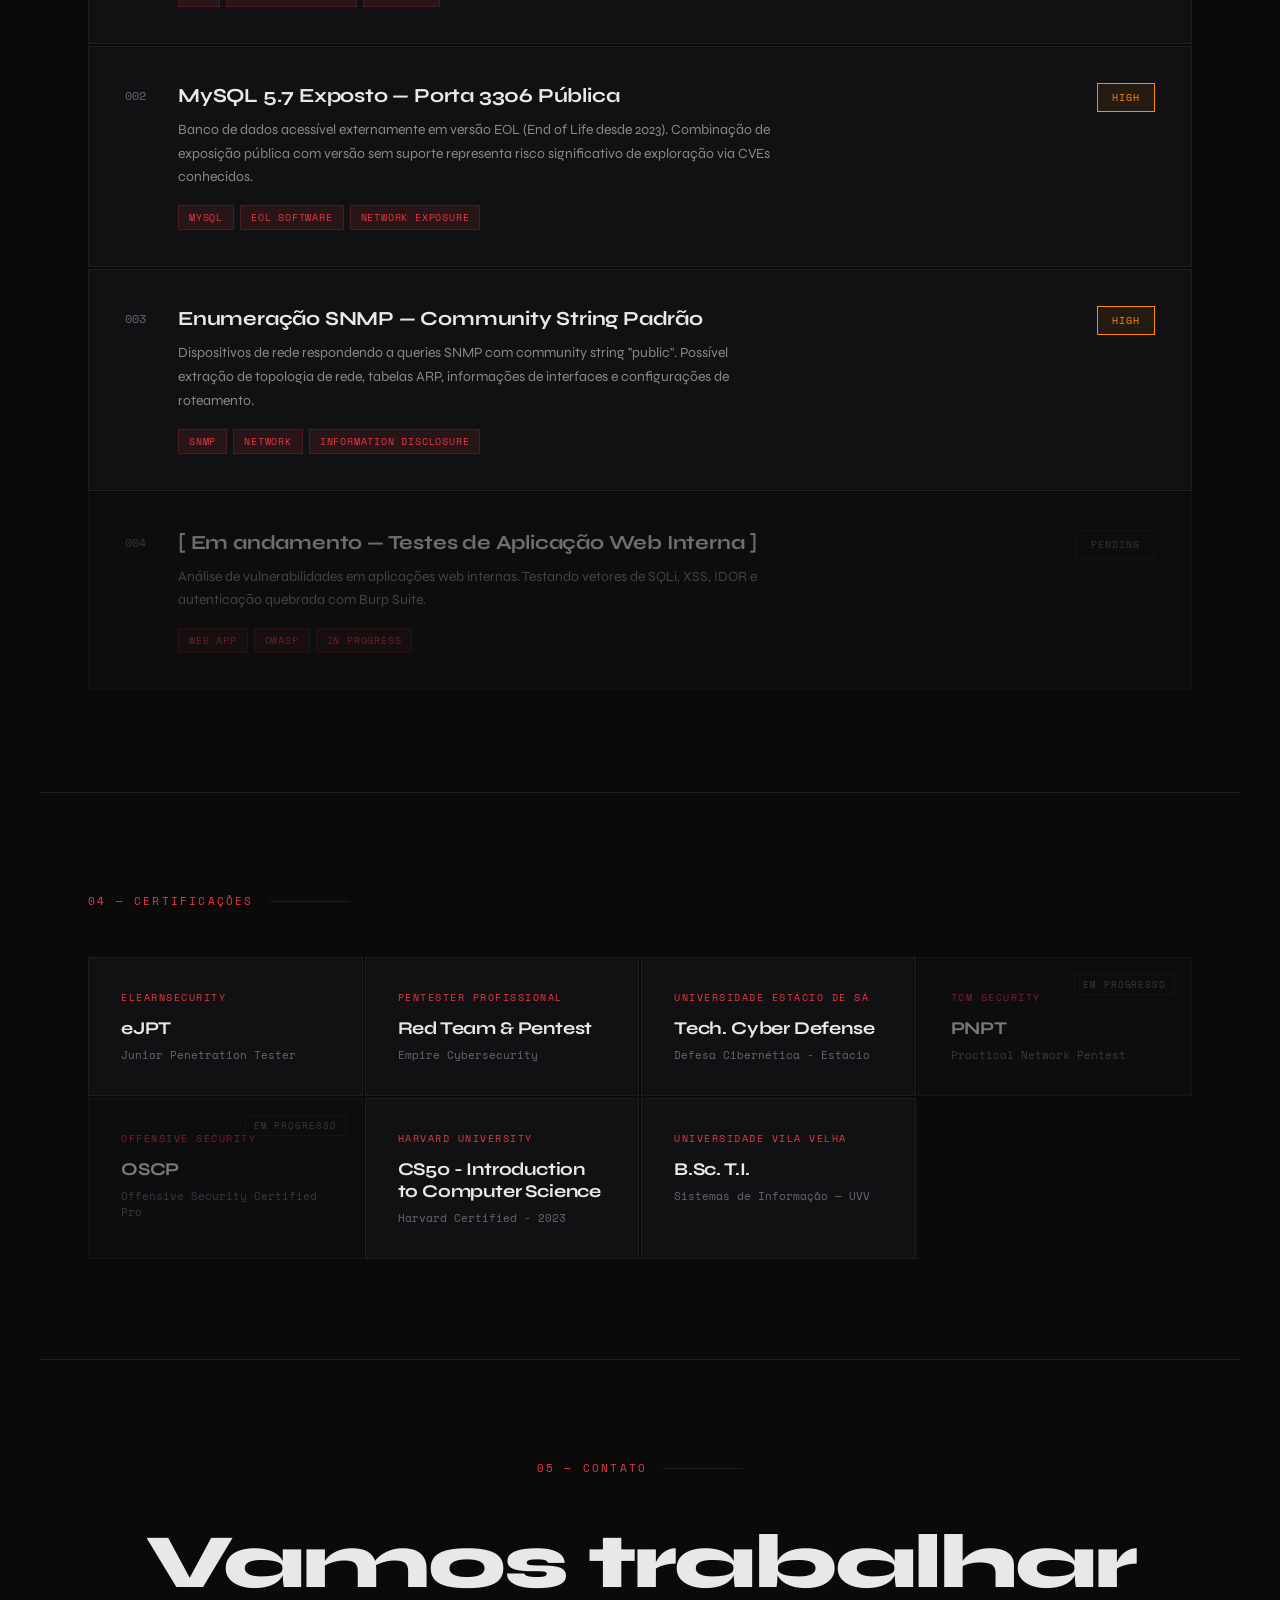
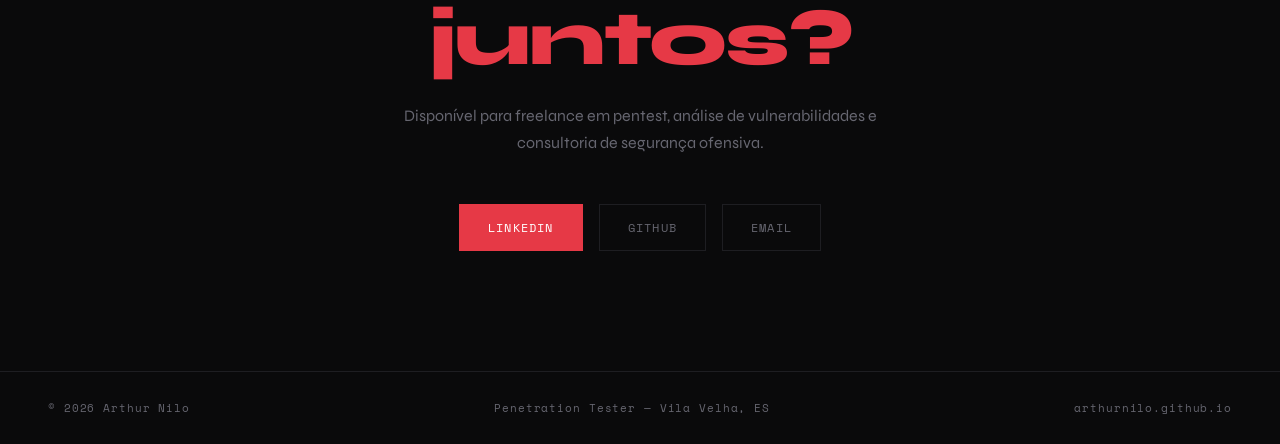
==== commit 7a5ed227: "add certifications" ====
--- a/index.html
+++ b/index.html
@@ -862,6 +862,16 @@
       <div class="cert-name">eJPT</div>
       <div class="cert-year">Junior Penetration Tester</div>
     </div>
+    <div class="cert-card">
+      <div class="cert-issuer">Pentester Profissional</div>
+      <div class="cert-name">Red Team & Pentest</div>
+      <div class="cert-year">Empire Cybersecurity</div>
+    </div>
+    <div class="cert-card">
+      <div class="cert-issuer">Universidade Estácio de Sá</div>
+      <div class="cert-name">Tech. Cyber Defense</div>
+      <div class="cert-year">Defesa Cibernética - Estácio</div>
+    </div>
     <div class="cert-card pending">
       <div class="cert-issuer">TCM Security</div>
       <div class="cert-name">PNPT</div>
@@ -871,6 +881,11 @@
       <div class="cert-issuer">Offensive Security</div>
       <div class="cert-name">OSCP</div>
       <div class="cert-year">Offensive Security Certified Pro</div>
+    </div>
+    <div class="cert-card">
+      <div class="cert-issuer">Harvard University</div>
+      <div class="cert-name">CS50 - Introduction to Computer Science</div>
+      <div class="cert-year">Harvard Certified - 2023</div>
     </div>
     <div class="cert-card">
       <div class="cert-issuer">Universidade Vila Velha</div>
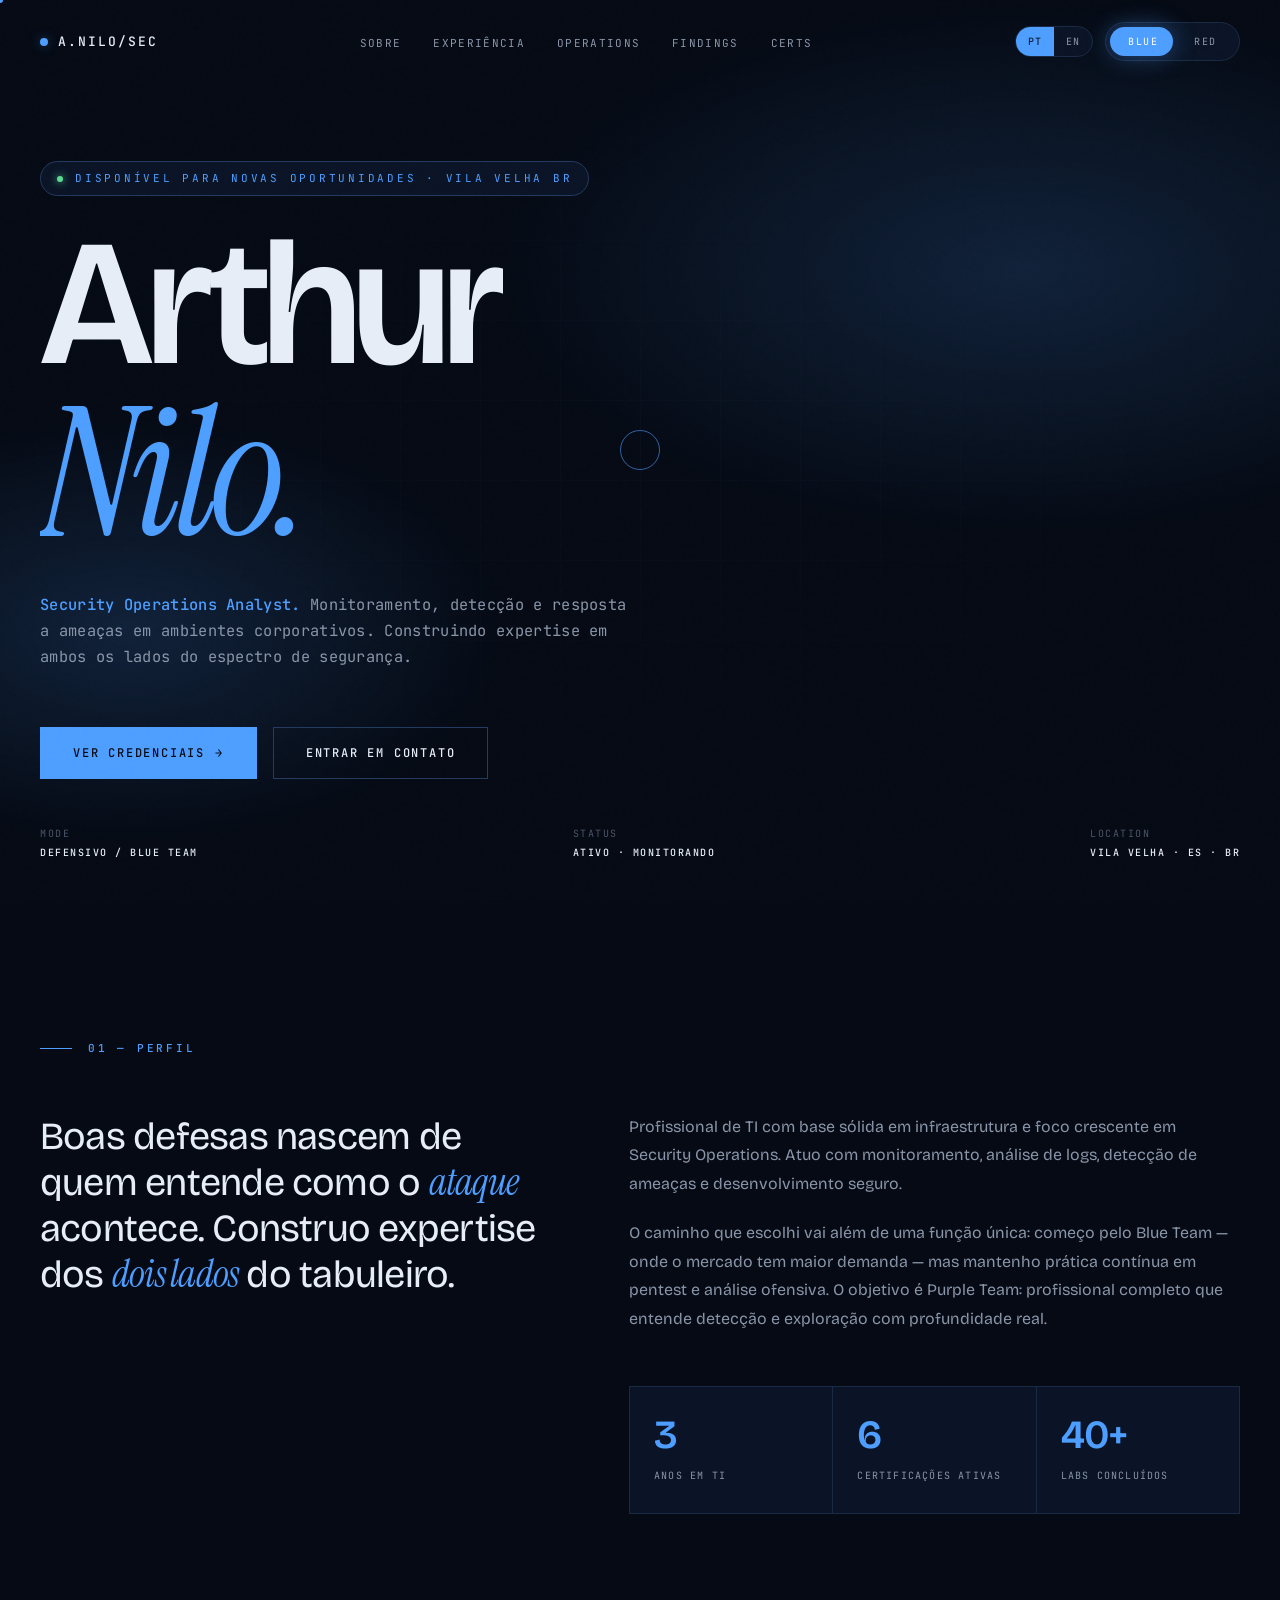
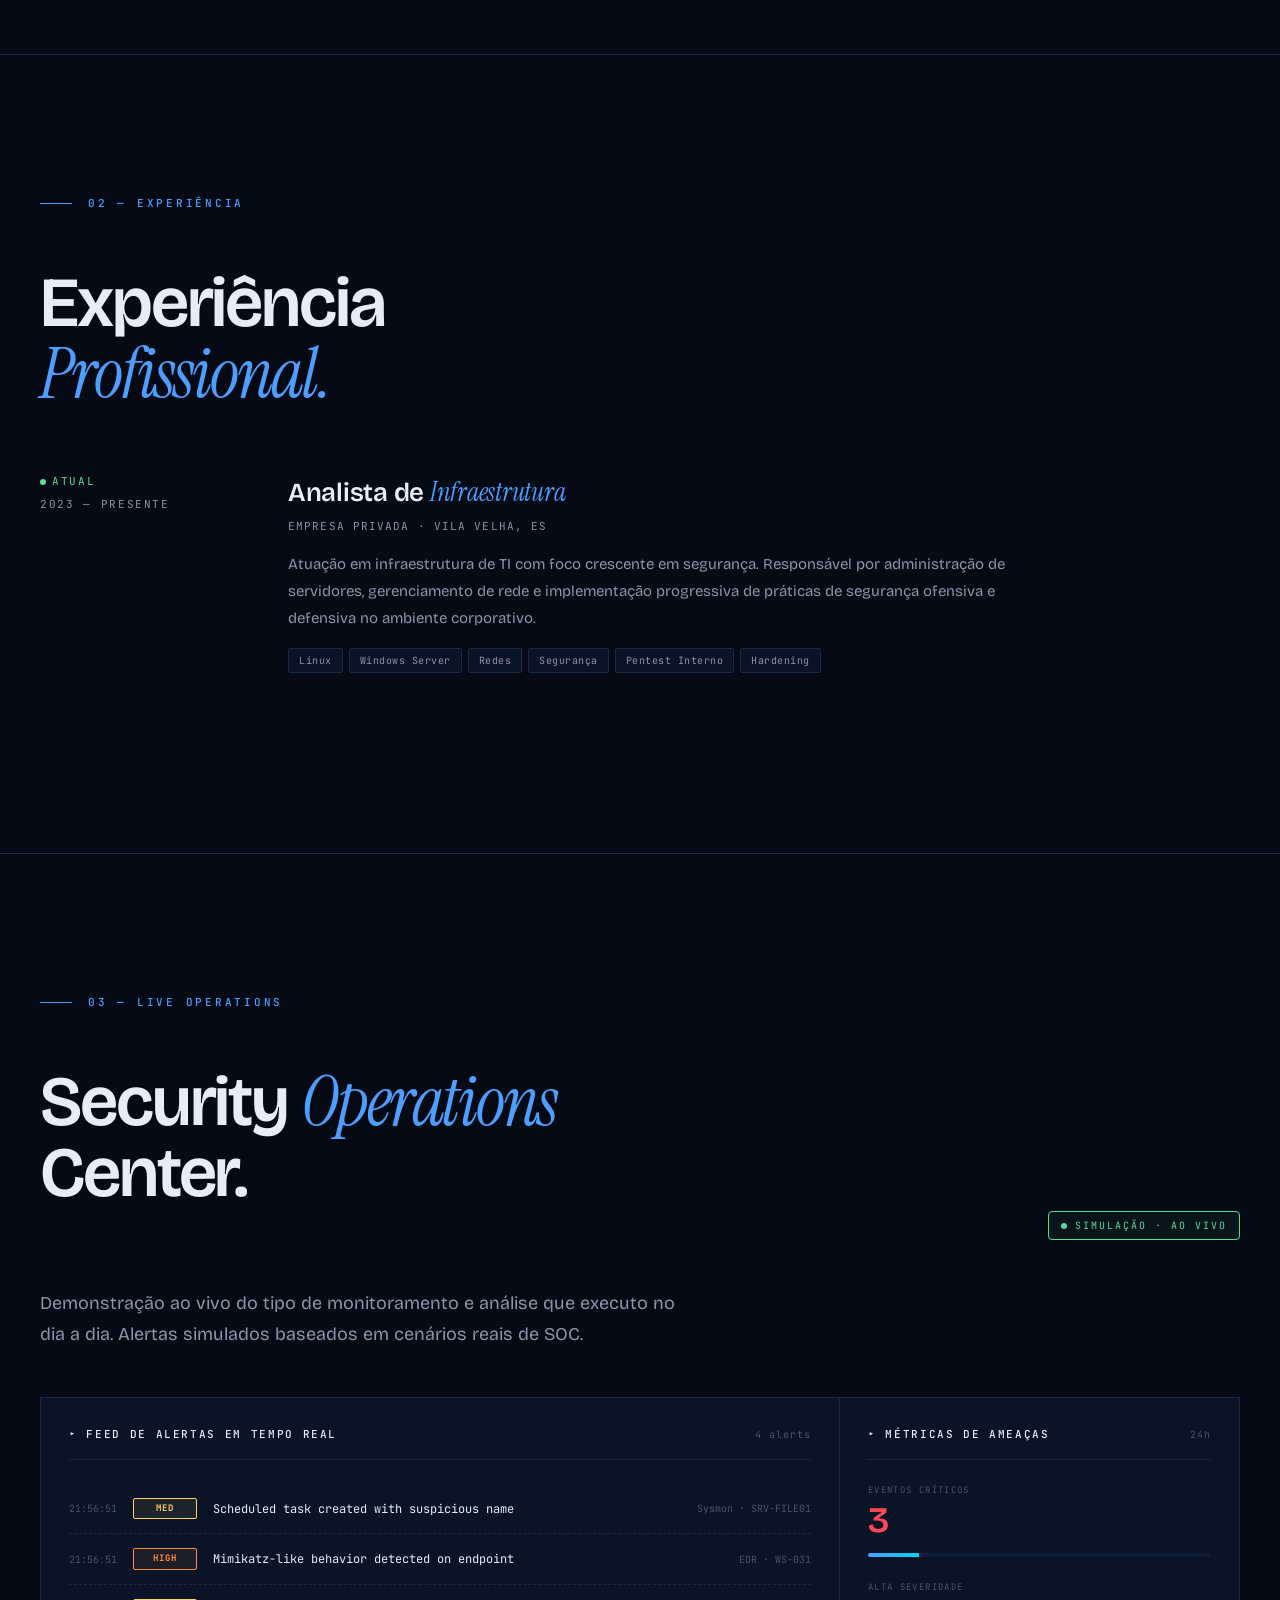
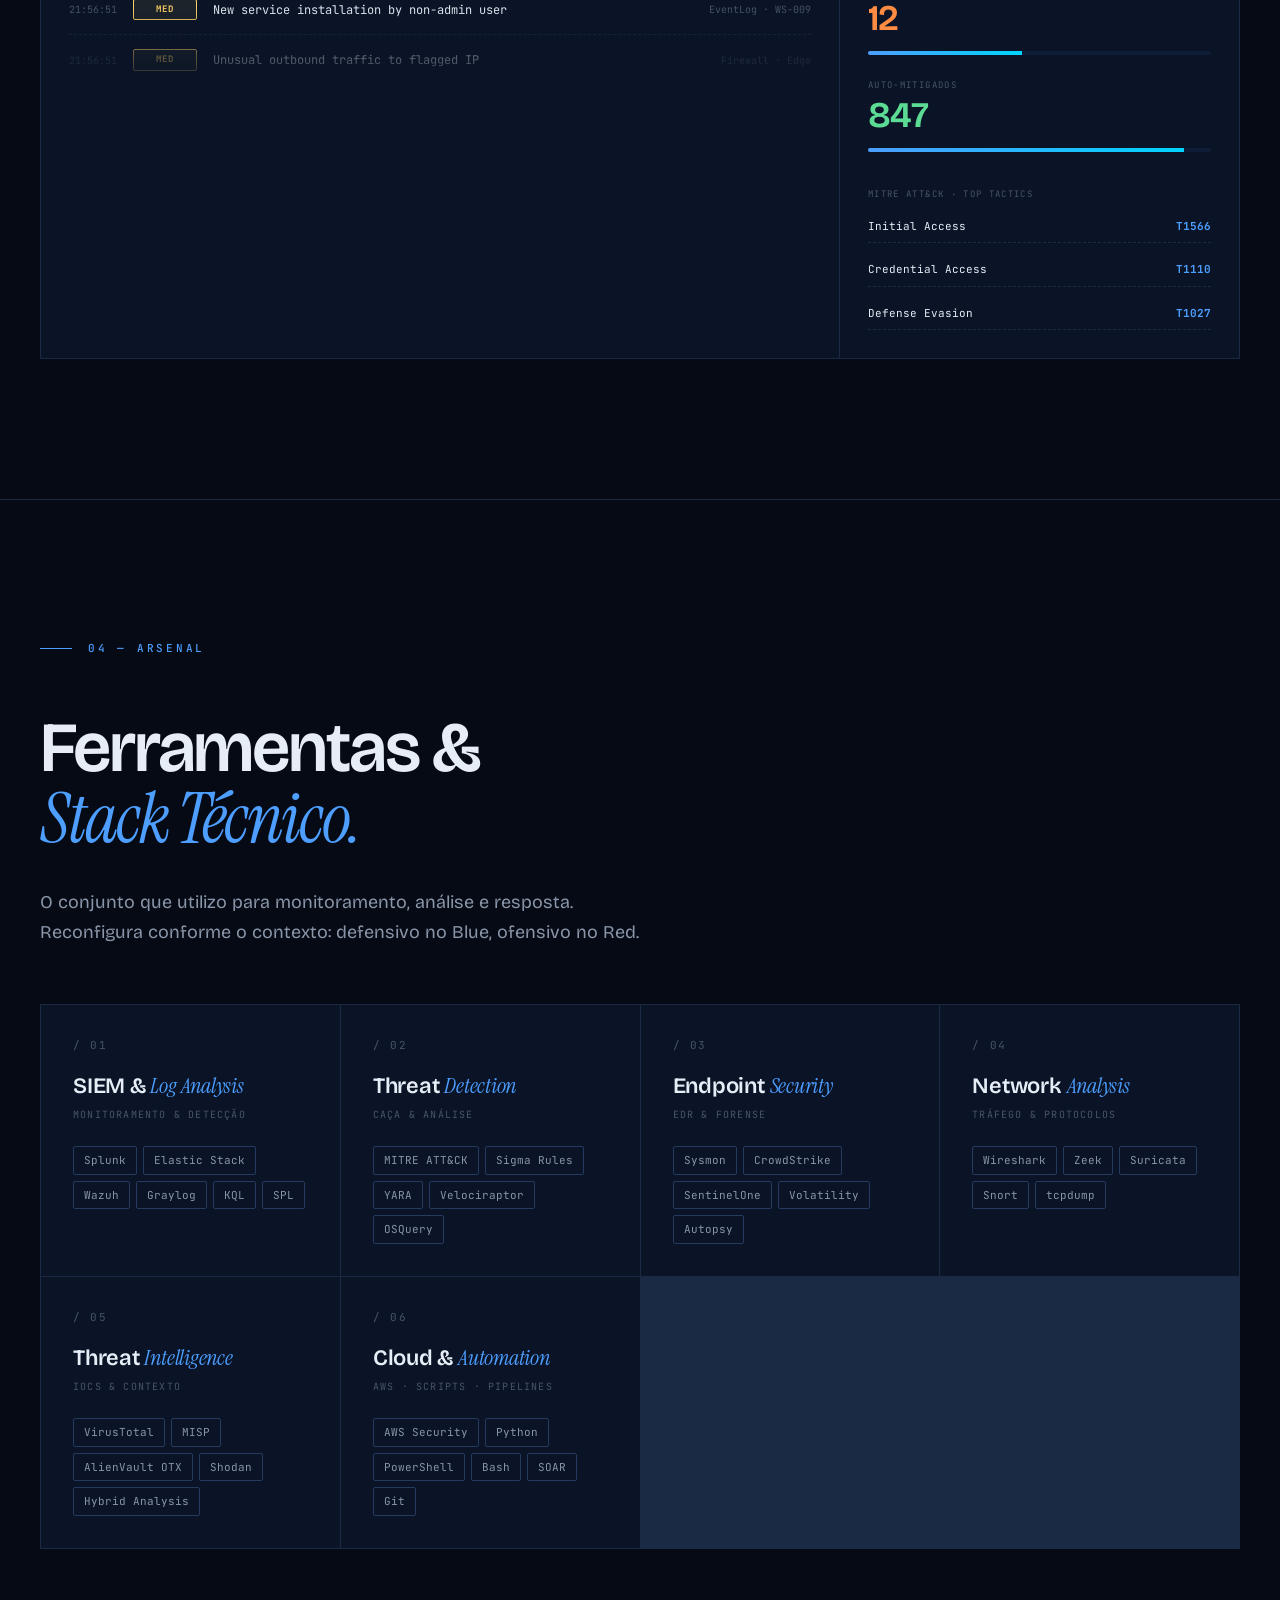
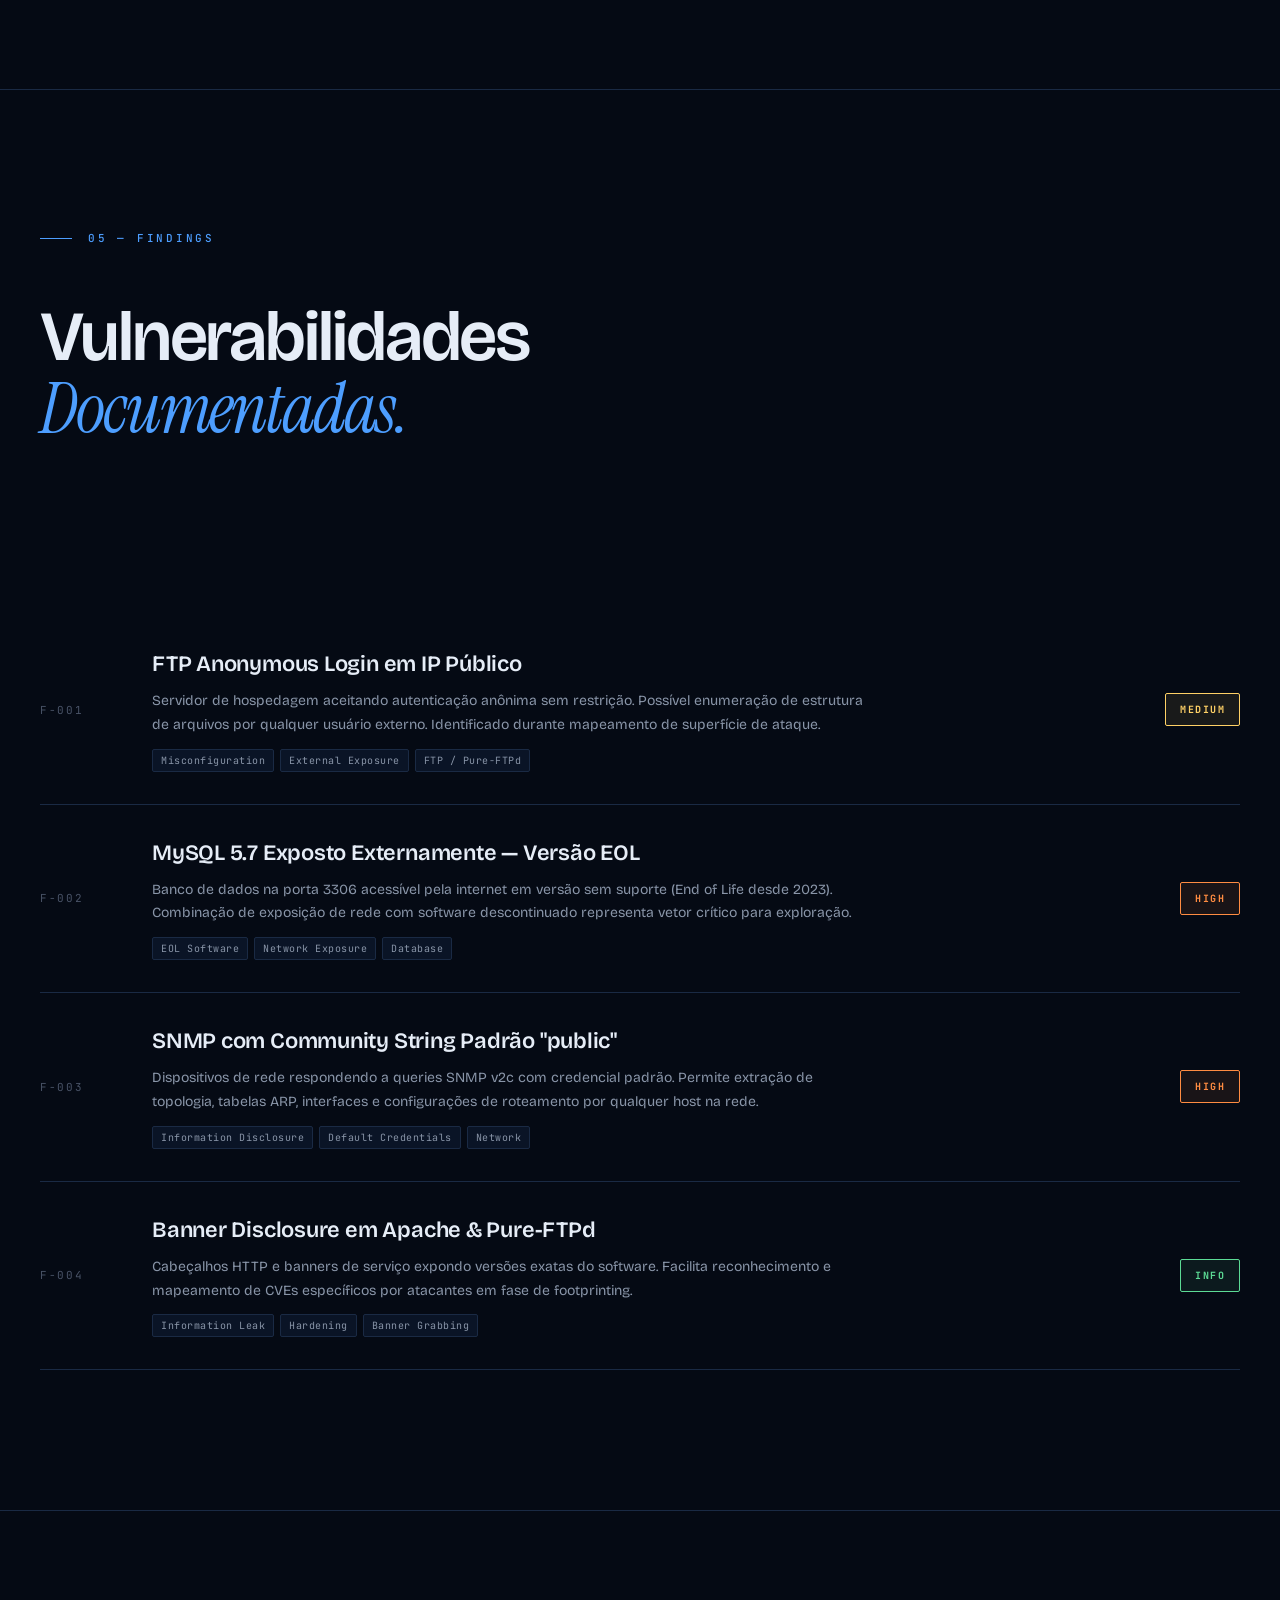
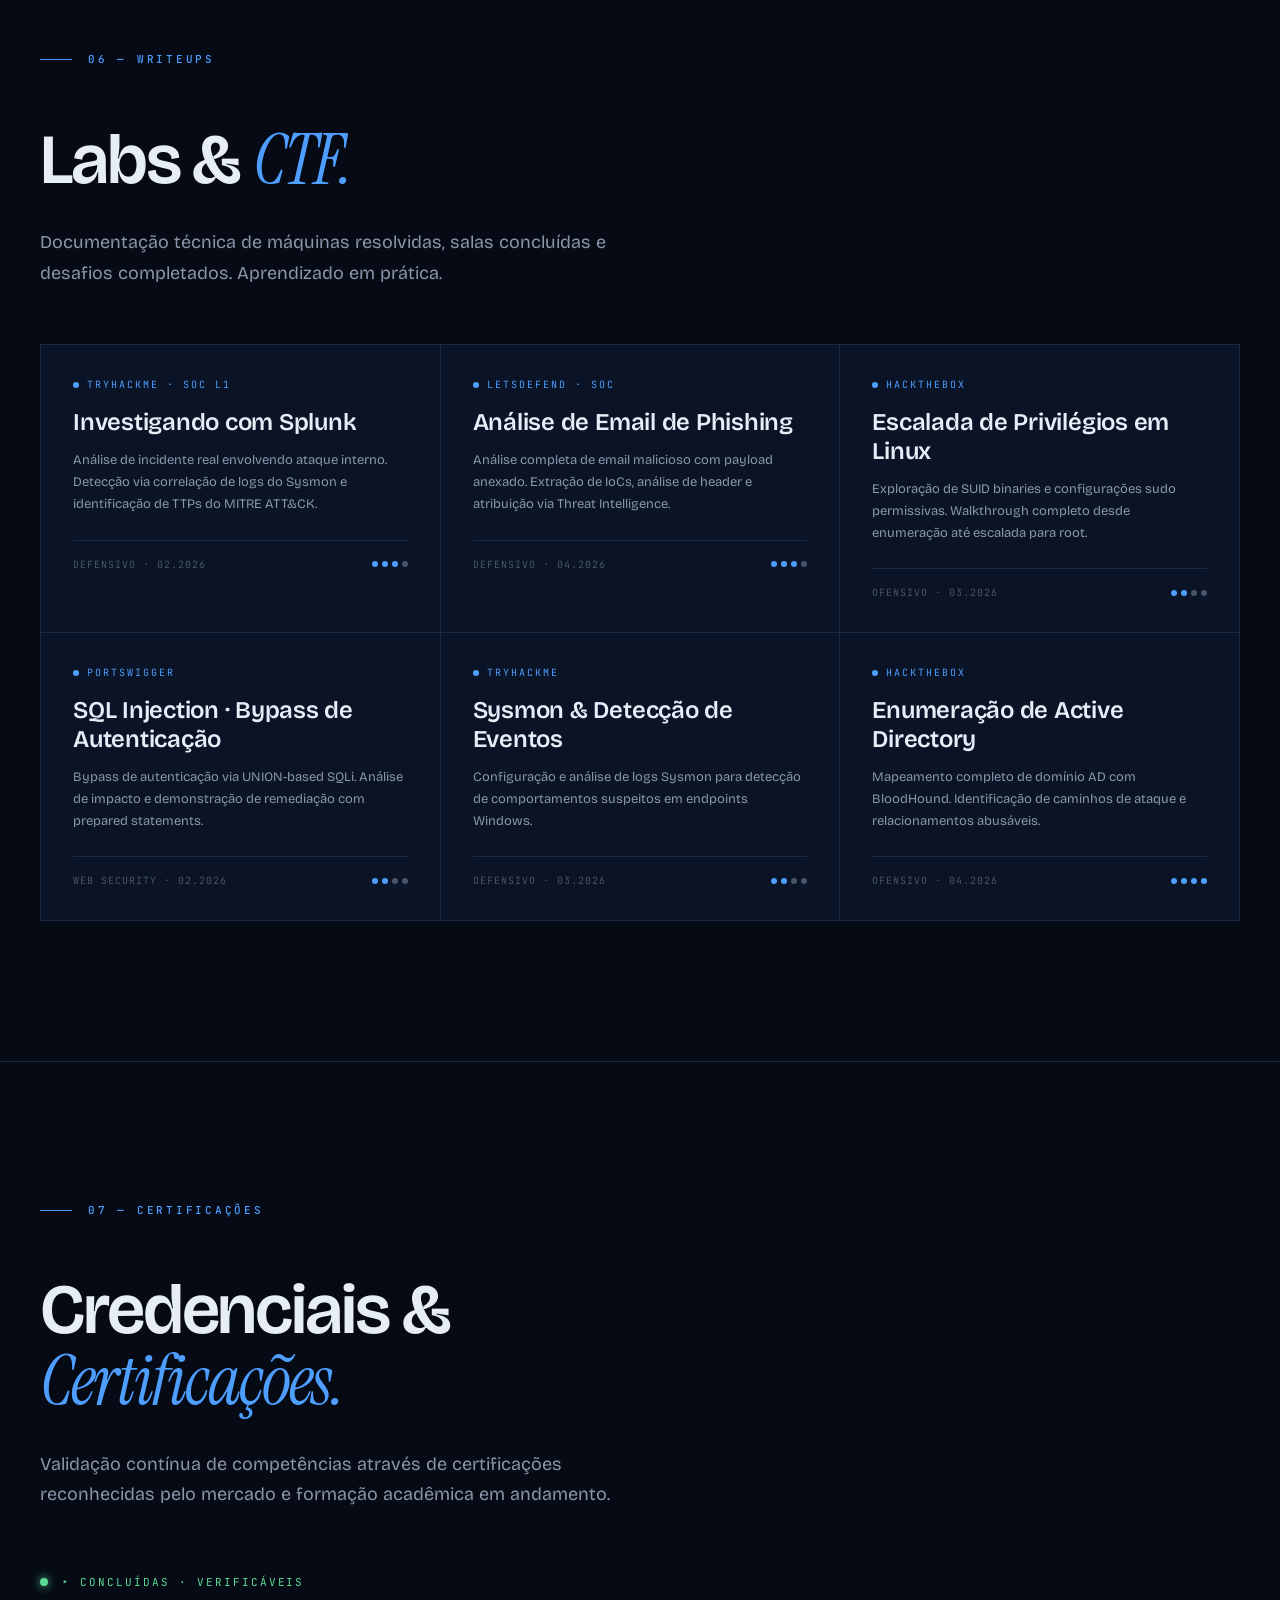
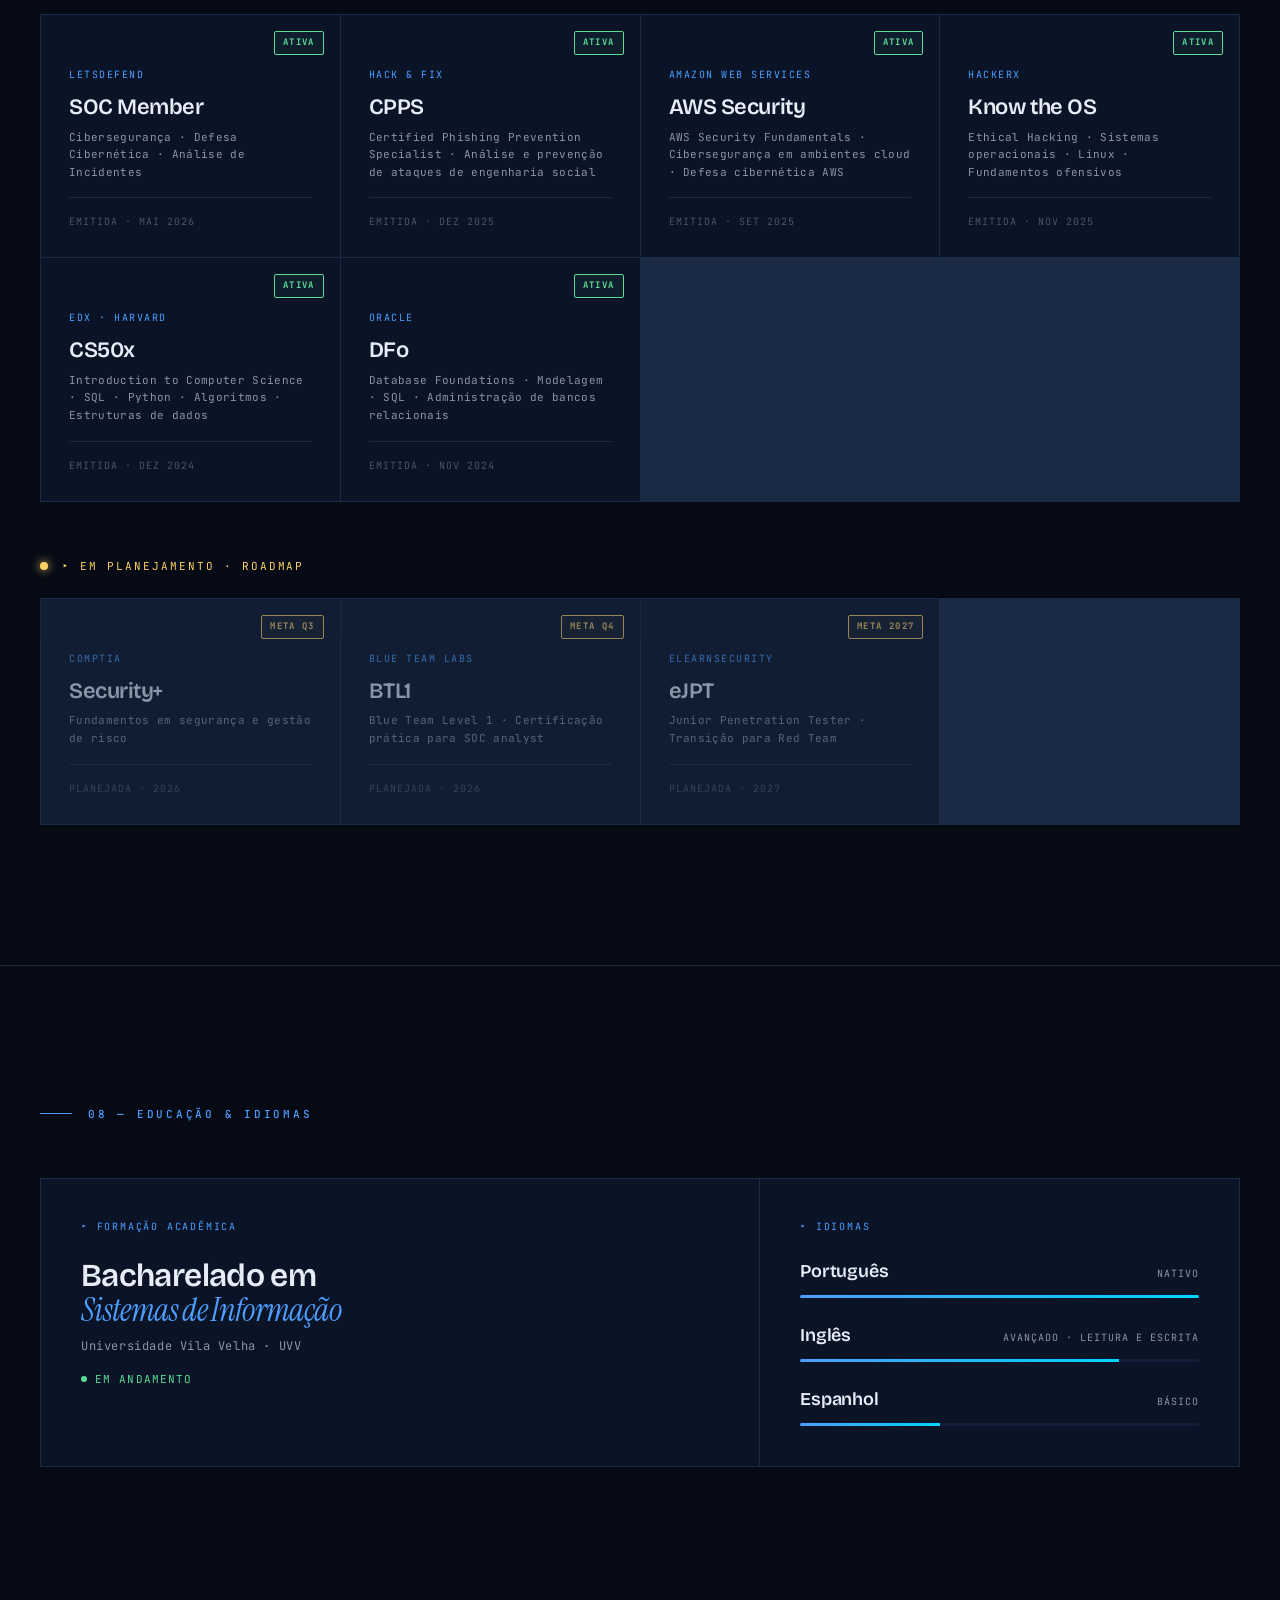
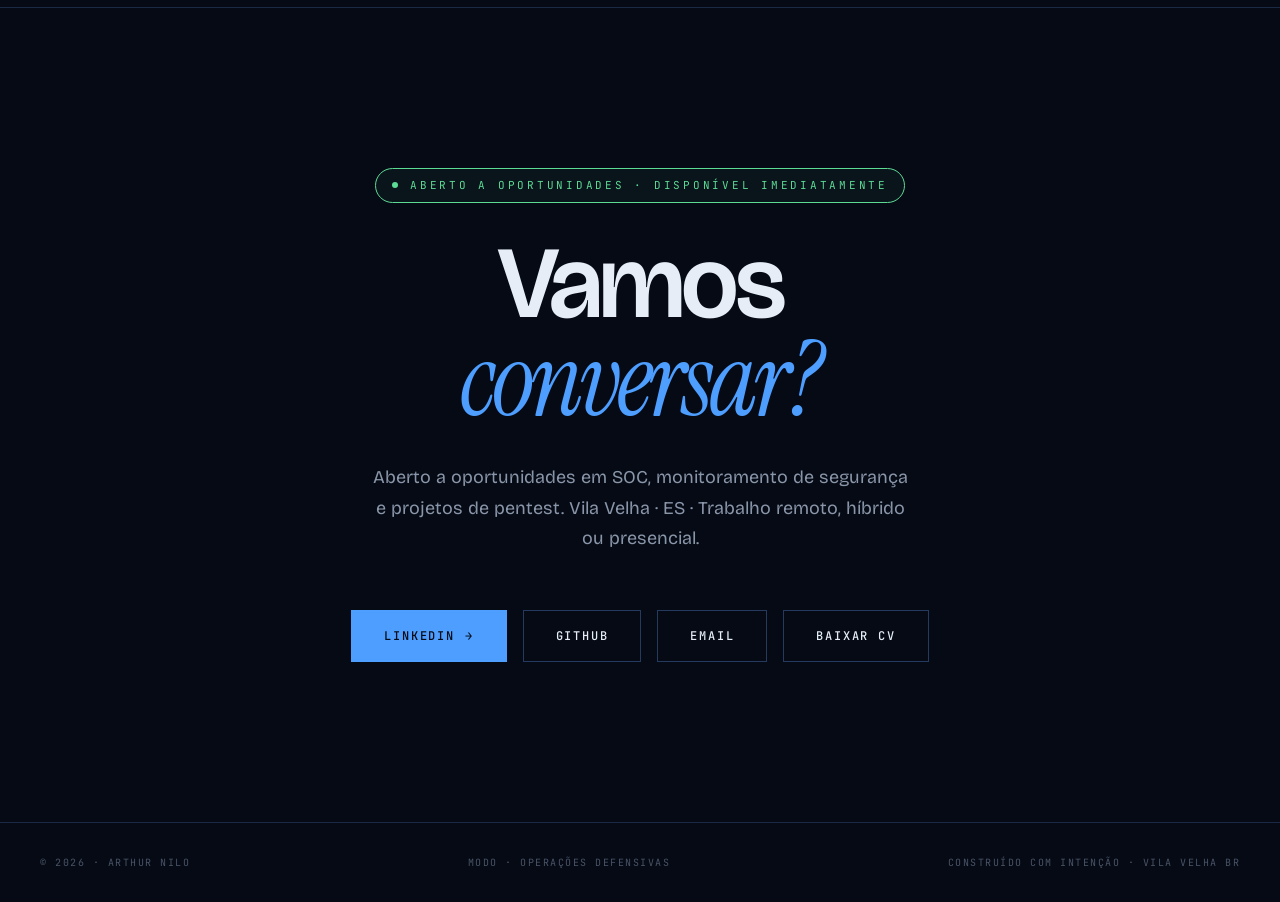
==== commit 527cbbf3: "Update index.html" ====
--- a/index.html
+++ b/index.html
@@ -3,1000 +3,1489 @@
 <head>
 <meta charset="UTF-8">
 <meta name="viewport" content="width=device-width, initial-scale=1.0">
-<title>Arthur Nilo — Penetration Tester</title>
-<link href="https://fonts.googleapis.com/css2?family=Space+Mono:wght@400;700&family=Syne:wght@400;600;700;800&display=swap" rel="stylesheet">
+<title>Arthur Nilo — Security Operations</title>
+<meta name="description" content="SOC Analyst & Security Researcher. Defending and breaking systems.">
+<link rel="preconnect" href="https://fonts.googleapis.com">
+<link rel="preconnect" href="https://fonts.gstatic.com" crossorigin>
+<link href="https://fonts.googleapis.com/css2?family=Bricolage+Grotesque:opsz,wght@12..96,300..800&family=Instrument+Serif:ital@0;1&family=JetBrains+Mono:wght@300;400;500;700&display=swap" rel="stylesheet">
+
 <style>
-  :root {
-    --bg: #0a0a0b;
-    --surface: #111113;
-    --border: #1e1e22;
-    --accent: #e63946;
-    --accent2: #ff6b6b;
-    --text: #e8e8e8;
-    --muted: #666670;
-    --mono: 'Space Mono', monospace;
-    --sans: 'Syne', sans-serif;
-  }
-
-  *, *::before, *::after { box-sizing: border-box; margin: 0; padding: 0; }
-
-  html { scroll-behavior: smooth; }
-
-  body {
-    background: var(--bg);
-    color: var(--text);
-    font-family: var(--sans);
-    overflow-x: hidden;
-    cursor: none;
-  }
-
-  /* Custom cursor */
-  .cursor {
-    position: fixed;
-    width: 10px;
-    height: 10px;
-    background: var(--accent);
-    border-radius: 50%;
-    pointer-events: none;
-    z-index: 9999;
-    transform: translate(-50%, -50%);
-    transition: transform 0.1s ease, width 0.2s ease, height 0.2s ease;
-    mix-blend-mode: difference;
-  }
-  .cursor-ring {
-    position: fixed;
-    width: 36px;
-    height: 36px;
-    border: 1px solid var(--accent);
-    border-radius: 50%;
-    pointer-events: none;
-    z-index: 9998;
-    transform: translate(-50%, -50%);
-    transition: transform 0.12s ease, width 0.2s ease, height 0.2s ease, opacity 0.2s ease;
-    opacity: 0.5;
-  }
-
-  /* Grain overlay */
-  body::before {
-    content: '';
-    position: fixed;
-    inset: 0;
-    background-image: url("data:image/svg+xml,%3Csvg viewBox='0 0 256 256' xmlns='http://www.w3.org/2000/svg'%3E%3Cfilter id='noise'%3E%3CfeTurbulence type='fractalNoise' baseFrequency='0.9' numOctaves='4' stitchTiles='stitch'/%3E%3C/filter%3E%3Crect width='100%25' height='100%25' filter='url(%23noise)' opacity='0.04'/%3E%3C/svg%3E");
-    pointer-events: none;
-    z-index: 9997;
-    opacity: 0.4;
-  }
-
-  /* NAV */
-  nav {
-    position: fixed;
-    top: 0;
-    left: 0;
-    right: 0;
-    z-index: 100;
-    padding: 24px 48px;
-    display: flex;
-    justify-content: space-between;
-    align-items: center;
-    border-bottom: 1px solid transparent;
-    transition: border-color 0.3s, background 0.3s;
-  }
-  nav.scrolled {
-    border-color: var(--border);
-    background: rgba(10,10,11,0.9);
-    backdrop-filter: blur(12px);
-  }
-  .nav-logo {
-    font-family: var(--mono);
-    font-size: 13px;
-    color: var(--accent);
-    letter-spacing: 0.1em;
-    text-decoration: none;
-  }
-  .nav-links {
-    display: flex;
-    gap: 36px;
-    list-style: none;
-  }
-  .nav-links a {
-    font-family: var(--mono);
-    font-size: 12px;
-    color: var(--muted);
-    text-decoration: none;
-    letter-spacing: 0.08em;
-    transition: color 0.2s;
-  }
-  .nav-links a:hover { color: var(--text); }
-
-  /* HERO */
-  .hero {
-    min-height: 100vh;
-    display: flex;
-    flex-direction: column;
-    justify-content: center;
-    padding: 120px 48px 80px;
-    position: relative;
-    overflow: hidden;
-  }
-
-  .hero-bg {
-    position: absolute;
-    inset: 0;
-    background:
-      radial-gradient(ellipse 60% 50% at 70% 50%, rgba(230,57,70,0.07) 0%, transparent 70%),
-      radial-gradient(ellipse 40% 60% at 20% 80%, rgba(230,57,70,0.04) 0%, transparent 60%);
-  }
-
-  /* Scanlines */
-  .hero-bg::after {
-    content: '';
-    position: absolute;
-    inset: 0;
-    background: repeating-linear-gradient(
-      0deg,
-      transparent,
-      transparent 2px,
-      rgba(0,0,0,0.08) 2px,
-      rgba(0,0,0,0.08) 4px
-    );
-    pointer-events: none;
-  }
-
-  .hero-tag {
-    font-family: var(--mono);
-    font-size: 11px;
-    color: var(--accent);
-    letter-spacing: 0.2em;
-    text-transform: uppercase;
-    margin-bottom: 28px;
-    opacity: 0;
-    animation: fadeUp 0.6s ease 0.2s forwards;
-    display: flex;
-    align-items: center;
-    gap: 12px;
-  }
-  .hero-tag::before {
-    content: '';
-    display: block;
-    width: 32px;
-    height: 1px;
-    background: var(--accent);
-  }
-
-  .hero-name {
-    font-family: var(--sans);
-    font-size: clamp(60px, 9vw, 130px);
-    font-weight: 800;
-    line-height: 0.9;
-    letter-spacing: -0.03em;
-    margin-bottom: 16px;
-    opacity: 0;
-    animation: fadeUp 0.7s ease 0.35s forwards;
-  }
-  .hero-name span { color: var(--accent); }
-
-  .hero-title {
-    font-family: var(--mono);
-    font-size: clamp(14px, 1.5vw, 18px);
-    color: var(--muted);
-    margin-bottom: 48px;
-    opacity: 0;
-    animation: fadeUp 0.7s ease 0.5s forwards;
-    letter-spacing: 0.04em;
-  }
-
-  .hero-title .blink {
-    color: var(--accent);
-    animation: blink 1s step-end infinite;
-  }
-
-  .hero-cta {
-    display: flex;
-    gap: 16px;
-    flex-wrap: wrap;
-    opacity: 0;
-    animation: fadeUp 0.7s ease 0.65s forwards;
-  }
-
-  .btn {
-    font-family: var(--mono);
-    font-size: 12px;
-    letter-spacing: 0.1em;
-    padding: 14px 28px;
-    text-decoration: none;
-    text-transform: uppercase;
-    transition: all 0.2s;
-    cursor: none;
-  }
-  .btn-primary {
-    background: var(--accent);
-    color: #fff;
-    border: 1px solid var(--accent);
-  }
-  .btn-primary:hover {
-    background: transparent;
-    color: var(--accent);
-  }
-  .btn-secondary {
-    background: transparent;
-    color: var(--muted);
-    border: 1px solid var(--border);
-  }
-  .btn-secondary:hover {
-    border-color: var(--muted);
-    color: var(--text);
-  }
-
-  .hero-scroll {
-    position: absolute;
-    bottom: 40px;
-    left: 48px;
-    font-family: var(--mono);
-    font-size: 11px;
-    color: var(--muted);
-    letter-spacing: 0.15em;
-    writing-mode: vertical-rl;
-    opacity: 0;
-    animation: fadeUp 0.7s ease 1s forwards;
-    display: flex;
-    align-items: center;
-    gap: 12px;
-  }
-  .hero-scroll::after {
-    content: '';
-    display: block;
-    width: 1px;
-    height: 60px;
-    background: linear-gradient(to bottom, var(--muted), transparent);
-  }
-
-  /* SECTIONS */
-  section {
-    padding: 100px 48px;
-    max-width: 1200px;
-    margin: 0 auto;
-  }
-
-  .section-label {
-    font-family: var(--mono);
-    font-size: 11px;
-    color: var(--accent);
-    letter-spacing: 0.2em;
-    text-transform: uppercase;
-    margin-bottom: 48px;
-    display: flex;
-    align-items: center;
-    gap: 16px;
-  }
-  .section-label::after {
-    content: '';
-    flex: 1;
-    max-width: 80px;
-    height: 1px;
-    background: var(--border);
-  }
-
-  /* ABOUT */
-  .about-grid {
-    display: grid;
-    grid-template-columns: 1fr 1fr;
-    gap: 80px;
-    align-items: start;
-  }
-
-  .about-text h2 {
-    font-size: clamp(36px, 4vw, 56px);
-    font-weight: 800;
-    line-height: 1.05;
-    letter-spacing: -0.02em;
-    margin-bottom: 28px;
-  }
-  .about-text h2 em {
-    font-style: normal;
-    color: var(--accent);
-  }
-
-  .about-text p {
-    font-size: 16px;
-    line-height: 1.8;
-    color: #aaaaaa;
-    margin-bottom: 16px;
-  }
-
-  .about-stats {
-    display: grid;
-    grid-template-columns: 1fr 1fr;
-    gap: 2px;
-    margin-top: 8px;
-  }
-
-  .stat-card {
-    background: var(--surface);
-    border: 1px solid var(--border);
-    padding: 28px 24px;
-    transition: border-color 0.2s;
-  }
-  .stat-card:hover { border-color: var(--accent); }
-  .stat-number {
-    font-family: var(--mono);
-    font-size: 40px;
-    font-weight: 700;
-    color: var(--accent);
-    line-height: 1;
-    margin-bottom: 8px;
-  }
-  .stat-label {
-    font-size: 12px;
-    color: var(--muted);
-    letter-spacing: 0.05em;
-  }
-
-  /* SKILLS */
-  .skills-section {
-    border-top: 1px solid var(--border);
-    padding-top: 100px;
-    padding-bottom: 100px;
-  }
-
-  .skills-grid {
-    display: grid;
-    grid-template-columns: repeat(auto-fit, minmax(280px, 1fr));
-    gap: 2px;
-  }
-
-  .skill-group {
-    background: var(--surface);
-    border: 1px solid var(--border);
-    padding: 32px;
-    transition: border-color 0.25s;
-  }
-  .skill-group:hover { border-color: var(--accent); }
-
-  .skill-group-title {
-    font-family: var(--mono);
-    font-size: 11px;
-    color: var(--accent);
-    letter-spacing: 0.15em;
-    text-transform: uppercase;
-    margin-bottom: 20px;
-    display: flex;
-    align-items: center;
-    gap: 8px;
-  }
-  .skill-group-title::before {
-    content: '//';
-    opacity: 0.5;
-  }
-
-  .skill-list {
-    list-style: none;
-    display: flex;
-    flex-wrap: wrap;
-    gap: 8px;
-  }
-  .skill-tag {
-    font-family: var(--mono);
-    font-size: 11px;
-    padding: 6px 12px;
-    border: 1px solid var(--border);
-    color: var(--muted);
-    letter-spacing: 0.05em;
-    transition: all 0.2s;
-  }
-  .skill-tag:hover {
-    border-color: var(--accent);
-    color: var(--text);
-    background: rgba(230,57,70,0.05);
-  }
-
-  /* PROJECTS */
-  .projects-section {
-    border-top: 1px solid var(--border);
-    padding-top: 100px;
-    padding-bottom: 100px;
-  }
-
-  .projects-header {
-    display: flex;
-    justify-content: space-between;
-    align-items: flex-end;
-    margin-bottom: 48px;
-  }
-
-  .projects-title {
-    font-size: clamp(32px, 4vw, 52px);
-    font-weight: 800;
-    letter-spacing: -0.02em;
-    line-height: 1;
-  }
-
-  .project-card {
-    border: 1px solid var(--border);
-    padding: 36px;
-    margin-bottom: 2px;
-    display: grid;
-    grid-template-columns: auto 1fr auto;
-    gap: 32px;
-    align-items: start;
-    background: var(--surface);
-    transition: border-color 0.2s, background 0.2s;
-    cursor: none;
-  }
-  .project-card:hover {
-    border-color: var(--accent);
-    background: rgba(230,57,70,0.02);
-  }
-
-  .project-num {
-    font-family: var(--mono);
-    font-size: 12px;
-    color: var(--muted);
-    padding-top: 4px;
-  }
-
-  .project-info h3 {
-    font-size: 20px;
-    font-weight: 700;
-    margin-bottom: 10px;
-    letter-spacing: -0.01em;
-  }
-
-  .project-info p {
-    font-size: 14px;
-    color: #888;
-    line-height: 1.7;
-    max-width: 600px;
-  }
-
-  .project-tags {
-    display: flex;
-    gap: 6px;
-    flex-wrap: wrap;
-    margin-top: 16px;
-  }
-
-  .project-tag {
-    font-family: var(--mono);
-    font-size: 10px;
-    padding: 4px 10px;
-    background: rgba(230,57,70,0.1);
-    color: var(--accent);
-    letter-spacing: 0.08em;
-    text-transform: uppercase;
-    border: 1px solid rgba(230,57,70,0.2);
-  }
-
-  .severity {
-    font-family: var(--mono);
-    font-size: 10px;
-    padding: 6px 14px;
-    letter-spacing: 0.1em;
-    text-transform: uppercase;
-    border: 1px solid;
-    white-space: nowrap;
-    align-self: flex-start;
-  }
-  .severity.critical { color: #ff3333; border-color: #ff3333; background: rgba(255,51,51,0.08); }
-  .severity.high { color: #ff8c00; border-color: #ff8c00; background: rgba(255,140,0,0.08); }
-  .severity.medium { color: #ffd700; border-color: #ffd700; background: rgba(255,215,0,0.08); }
-  .severity.info { color: var(--muted); border-color: var(--border); }
-
-  /* CERTS */
-  .certs-section {
-    border-top: 1px solid var(--border);
-    padding-top: 100px;
-    padding-bottom: 100px;
-  }
-
-  .certs-grid {
-    display: grid;
-    grid-template-columns: repeat(auto-fit, minmax(240px, 1fr));
-    gap: 2px;
-  }
-
-  .cert-card {
-    background: var(--surface);
-    border: 1px solid var(--border);
-    padding: 32px;
-    position: relative;
-    overflow: hidden;
-    transition: border-color 0.2s;
-  }
-  .cert-card:hover { border-color: var(--accent); }
-  .cert-card.pending { opacity: 0.5; }
-  .cert-card.pending::after {
-    content: 'EM PROGRESSO';
-    position: absolute;
-    top: 16px;
-    right: 16px;
-    font-family: var(--mono);
-    font-size: 9px;
-    color: var(--muted);
-    letter-spacing: 0.1em;
-    border: 1px solid var(--border);
-    padding: 3px 8px;
-  }
-
-  .cert-issuer {
-    font-family: var(--mono);
-    font-size: 10px;
-    color: var(--accent);
-    letter-spacing: 0.15em;
-    text-transform: uppercase;
-    margin-bottom: 12px;
-  }
-
-  .cert-name {
-    font-size: 18px;
-    font-weight: 700;
-    margin-bottom: 8px;
-    letter-spacing: -0.01em;
-  }
-
-  .cert-year {
-    font-family: var(--mono);
-    font-size: 11px;
-    color: var(--muted);
-  }
-
-  /* CONTACT */
-  .contact-section {
-    border-top: 1px solid var(--border);
-    padding-top: 100px;
-    padding-bottom: 120px;
-    text-align: center;
-  }
-
-  .contact-section h2 {
-    font-size: clamp(40px, 6vw, 88px);
-    font-weight: 800;
-    letter-spacing: -0.03em;
-    line-height: 1;
-    margin-bottom: 24px;
-  }
-  .contact-section h2 span { color: var(--accent); }
-
-  .contact-section p {
-    font-size: 16px;
-    color: var(--muted);
-    max-width: 480px;
-    margin: 0 auto 48px;
-    line-height: 1.7;
-  }
-
-  .contact-links {
-    display: flex;
-    justify-content: center;
-    gap: 16px;
-    flex-wrap: wrap;
-  }
-
-  /* FOOTER */
-  footer {
-    border-top: 1px solid var(--border);
-    padding: 28px 48px;
-    display: flex;
-    justify-content: space-between;
-    align-items: center;
-  }
-  footer span {
-    font-family: var(--mono);
-    font-size: 11px;
-    color: var(--muted);
-    letter-spacing: 0.08em;
-  }
-
-  /* TERMINAL WIDGET */
-  .terminal {
-    background: #0d0d0f;
-    border: 1px solid var(--border);
-    padding: 24px;
-    font-family: var(--mono);
-    font-size: 12px;
-    line-height: 1.8;
-    margin-top: 48px;
-    position: relative;
-  }
-  .terminal::before {
-    content: '● ● ●';
-    display: block;
-    color: var(--border);
-    letter-spacing: 6px;
-    margin-bottom: 16px;
-    font-size: 10px;
-  }
-  .terminal .prompt { color: var(--accent); }
-  .terminal .cmd { color: #7ec8e3; }
-  .terminal .out { color: var(--muted); }
-  .terminal .ok { color: #50fa7b; }
-
-  /* ANIMATIONS */
-  @keyframes fadeUp {
-    from { opacity: 0; transform: translateY(20px); }
-    to { opacity: 1; transform: translateY(0); }
-  }
-  @keyframes blink {
-    0%, 100% { opacity: 1; }
-    50% { opacity: 0; }
-  }
-
-  .reveal {
-    opacity: 0;
-    transform: translateY(24px);
-    transition: opacity 0.7s ease, transform 0.7s ease;
-  }
-  .reveal.visible {
-    opacity: 1;
-    transform: none;
-  }
-
-  @media (max-width: 768px) {
-    nav { padding: 20px 24px; }
-    .nav-links { display: none; }
-    .hero { padding: 100px 24px 60px; }
-    section { padding: 60px 24px; }
-    .about-grid { grid-template-columns: 1fr; gap: 48px; }
-    .project-card { grid-template-columns: 1fr; }
-    .project-num { display: none; }
-    footer { flex-direction: column; gap: 12px; text-align: center; }
-  }
+:root {
+  --bg: #050a14; --bg-deep: #020509; --surface: #0a1426; --surface-2: #0f1d36;
+  --border: #1a2a44; --border-strong: #243a5e;
+  --accent: #4d9eff; --accent-2: #00d4ff; --accent-glow: rgba(77, 158, 255, 0.4);
+  --text: #e6edf7; --text-dim: #8995a8; --text-faint: #4a5468;
+  --critical: #ff4757; --high: #ff8c42; --medium: #ffd166; --info: #5cdb95;
+  --display: 'Bricolage Grotesque', sans-serif;
+  --serif: 'Instrument Serif', serif;
+  --mono: 'JetBrains Mono', monospace;
+}
+[data-team="red"] {
+  --bg: #0a0507; --bg-deep: #050203; --surface: #1a0a0e; --surface-2: #2a1014;
+  --border: #361418; --border-strong: #4d1f25;
+  --accent: #ff3b4a; --accent-2: #ff7a3b; --accent-glow: rgba(255, 59, 74, 0.4);
+  --text: #f7e8ea; --text-dim: #a89095; --text-faint: #684a4e;
+}
+*, *::before, *::after { box-sizing: border-box; margin: 0; padding: 0; }
+html { scroll-behavior: smooth; }
+body {
+  background: var(--bg); color: var(--text); font-family: var(--display);
+  overflow-x: hidden; cursor: none;
+  transition: background 0.8s cubic-bezier(0.65, 0, 0.35, 1), color 0.8s;
+  font-feature-settings: 'ss01', 'ss02';
+  -webkit-font-smoothing: antialiased; line-height: 1.5;
+}
+@media (max-width: 768px) { body { cursor: auto; } }
+::selection { background: var(--accent); color: var(--bg); }
+body::before {
+  content: ''; position: fixed; inset: 0;
+  background-image: url("data:image/svg+xml,%3Csvg viewBox='0 0 200 200' xmlns='http://www.w3.org/2000/svg'%3E%3Cfilter id='n'%3E%3CfeTurbulence type='fractalNoise' baseFrequency='0.85' numOctaves='3'/%3E%3C/filter%3E%3Crect width='100%25' height='100%25' filter='url(%23n)' opacity='0.5'/%3E%3C/svg%3E");
+  opacity: 0.05; pointer-events: none; z-index: 9996; mix-blend-mode: overlay;
+}
+.cursor-dot, .cursor-ring { position: fixed; pointer-events: none; border-radius: 50%; transform: translate(-50%, -50%); }
+.cursor-dot { width: 6px; height: 6px; background: var(--accent); z-index: 9999; transition: width 0.2s, height 0.2s, background-color 0.4s; mix-blend-mode: screen; }
+.cursor-ring { width: 40px; height: 40px; border: 1px solid var(--accent); z-index: 9998; transition: width 0.25s, height 0.25s, opacity 0.25s, border-color 0.4s; opacity: 0.6; }
+@media (max-width: 768px) { .cursor-dot, .cursor-ring { display: none; } }
+
+nav {
+  position: fixed; top: 0; left: 0; right: 0; z-index: 100;
+  padding: 22px 40px; display: flex; justify-content: space-between; align-items: center;
+  transition: background 0.3s, backdrop-filter 0.3s, border-color 0.3s;
+  border-bottom: 1px solid transparent; gap: 16px;
+}
+nav.scrolled { background: rgba(5, 10, 20, 0.7); backdrop-filter: blur(16px); border-color: var(--border); }
+[data-team="red"] nav.scrolled { background: rgba(10, 5, 7, 0.7); }
+.logo {
+  font-family: var(--mono); font-size: 13px; letter-spacing: 0.15em;
+  color: var(--text); text-decoration: none; font-weight: 500;
+  display: flex; align-items: center; gap: 10px; flex-shrink: 0;
+}
+.logo::before {
+  content: ''; width: 8px; height: 8px; background: var(--accent); border-radius: 50%;
+  box-shadow: 0 0 12px var(--accent-glow); animation: pulse 2s ease-in-out infinite;
+}
+@keyframes pulse {
+  0%, 100% { opacity: 1; transform: scale(1); }
+  50% { opacity: 0.5; transform: scale(0.8); }
+}
+.nav-center { display: flex; gap: 32px; list-style: none; }
+.nav-center a {
+  font-family: var(--mono); font-size: 11px; color: var(--text-dim);
+  text-decoration: none; letter-spacing: 0.12em; text-transform: uppercase;
+  transition: color 0.2s; position: relative;
+}
+.nav-center a:hover { color: var(--text); }
+.nav-center a::after {
+  content: ''; position: absolute; bottom: -6px; left: 0;
+  width: 0; height: 1px; background: var(--accent); transition: width 0.3s;
+}
+.nav-center a:hover::after { width: 100%; }
+.nav-right { display: flex; gap: 12px; align-items: center; flex-shrink: 0; }
+.team-toggle {
+  position: relative; background: var(--surface); border: 1px solid var(--border);
+  padding: 4px; display: flex; border-radius: 100px; cursor: none;
+}
+.team-toggle button {
+  font-family: var(--mono); font-size: 10px; letter-spacing: 0.15em; text-transform: uppercase;
+  padding: 8px 18px; border: none; background: transparent; color: var(--text-dim);
+  cursor: none; position: relative; z-index: 2; transition: color 0.3s; border-radius: 100px;
+}
+.team-toggle button.active { color: #fff; }
+.toggle-slider {
+  position: absolute; top: 4px; bottom: 4px; width: calc(50% - 4px);
+  background: var(--accent); border-radius: 100px;
+  transition: left 0.45s cubic-bezier(0.65, 0, 0.35, 1), background 0.4s;
+  box-shadow: 0 0 24px var(--accent-glow); z-index: 1;
+}
+[data-team="blue"] .toggle-slider { left: 4px; }
+[data-team="red"] .toggle-slider { left: calc(50% + 0px); }
+.lang-toggle {
+  display: flex; border: 1px solid var(--border); border-radius: 100px;
+  background: var(--surface); overflow: hidden;
+}
+.lang-toggle button {
+  font-family: var(--mono); font-size: 10px; letter-spacing: 0.12em;
+  padding: 8px 12px; border: none; background: transparent; color: var(--text-dim);
+  cursor: none; transition: color 0.2s, background 0.2s;
+}
+.lang-toggle button.active { color: var(--bg); background: var(--accent); }
+
+.hero {
+  min-height: 100vh; display: flex; flex-direction: column; justify-content: center;
+  padding: 120px 40px 80px; position: relative; overflow: hidden;
+}
+.hero-bg { position: absolute; inset: 0; z-index: 0; pointer-events: none; }
+.hero-bg::before {
+  content: ''; position: absolute; inset: 0;
+  background:
+    radial-gradient(ellipse 70% 50% at 80% 30%, var(--accent-glow) 0%, transparent 60%),
+    radial-gradient(ellipse 50% 40% at 10% 70%, var(--accent-glow) 0%, transparent 60%);
+  opacity: 0.4; transition: opacity 0.8s;
+}
+.hero-grid {
+  position: absolute; inset: 0;
+  background-image: linear-gradient(var(--border) 1px, transparent 1px), linear-gradient(90deg, var(--border) 1px, transparent 1px);
+  background-size: 80px 80px; opacity: 0.15;
+  mask-image: radial-gradient(ellipse 80% 60% at 50% 50%, black 0%, transparent 70%);
+  -webkit-mask-image: radial-gradient(ellipse 80% 60% at 50% 50%, black 0%, transparent 70%);
+}
+.hero-line {
+  position: absolute; background: linear-gradient(90deg, transparent, var(--accent), transparent);
+  height: 1px; width: 200px; opacity: 0; animation: scan 4s linear infinite;
+}
+.hero-line:nth-child(2) { top: 30%; animation-delay: 0s; }
+.hero-line:nth-child(3) { top: 65%; animation-delay: 2s; }
+@keyframes scan {
+  0% { left: -200px; opacity: 0; }
+  20% { opacity: 0.8; }
+  80% { opacity: 0.8; }
+  100% { left: 100%; opacity: 0; }
+}
+.hero-content { position: relative; z-index: 2; max-width: 1400px; margin: 0 auto; width: 100%; }
+.hero-tag {
+  display: inline-flex; align-items: center; gap: 12px;
+  font-family: var(--mono); font-size: 11px; color: var(--accent);
+  letter-spacing: 0.25em; text-transform: uppercase; margin-bottom: 32px;
+  padding: 8px 16px; border: 1px solid var(--border-strong); border-radius: 100px;
+  background: var(--surface); opacity: 0;
+  animation: fadeUp 0.8s cubic-bezier(0.16, 1, 0.3, 1) 0.3s forwards;
+}
+.hero-tag::before {
+  content: ''; width: 6px; height: 6px; border-radius: 50%;
+  background: var(--info); box-shadow: 0 0 8px var(--info);
+  animation: pulse 2s ease-in-out infinite;
+}
+.hero-title {
+  font-family: var(--display); font-size: clamp(72px, 14vw, 220px);
+  font-weight: 600; line-height: 0.85; letter-spacing: -0.04em; margin-bottom: 24px;
+}
+.hero-title .word { display: inline-block; overflow: hidden; }
+.hero-title .word span {
+  display: inline-block; transform: translateY(110%);
+  animation: revealUp 1s cubic-bezier(0.16, 1, 0.3, 1) forwards;
+}
+.hero-title .word:nth-child(1) span { animation-delay: 0.5s; }
+.hero-title .word:nth-child(2) span { animation-delay: 0.65s; }
+.hero-title em { font-family: var(--serif); font-style: italic; font-weight: 400; color: var(--accent); }
+@keyframes revealUp { to { transform: translateY(0); } }
+.hero-subtitle {
+  font-family: var(--mono); font-size: clamp(13px, 1.2vw, 16px);
+  color: var(--text-dim); margin-bottom: 56px; max-width: 600px;
+  letter-spacing: 0.02em; line-height: 1.7; opacity: 0;
+  animation: fadeUp 0.8s cubic-bezier(0.16, 1, 0.3, 1) 1s forwards;
+}
+.hero-subtitle .role { color: var(--accent); font-weight: 500; transition: color 0.6s; }
+.hero-cta {
+  display: flex; gap: 16px; flex-wrap: wrap; opacity: 0;
+  animation: fadeUp 0.8s cubic-bezier(0.16, 1, 0.3, 1) 1.15s forwards;
+}
+.btn {
+  font-family: var(--mono); font-size: 12px; letter-spacing: 0.15em;
+  padding: 16px 32px; text-decoration: none; text-transform: uppercase;
+  transition: all 0.3s; cursor: none; border: 1px solid; position: relative;
+  overflow: hidden; font-weight: 500; display: inline-flex; align-items: center; gap: 10px;
+}
+.btn-primary { background: var(--accent); color: var(--bg); border-color: var(--accent); }
+.btn-primary::before {
+  content: ''; position: absolute; inset: 0; background: var(--text);
+  transform: translateY(100%);
+  transition: transform 0.4s cubic-bezier(0.65, 0, 0.35, 1); z-index: -1;
+}
+.btn-primary:hover { color: var(--bg); }
+.btn-primary:hover::before { transform: translateY(0); }
+.btn-secondary { background: transparent; color: var(--text); border-color: var(--border-strong); }
+.btn-secondary:hover { border-color: var(--accent); color: var(--accent); }
+.btn-arrow { transition: transform 0.3s; }
+.btn:hover .btn-arrow { transform: translateX(4px); }
+.hero-meta {
+  position: absolute; bottom: 40px; left: 40px; right: 40px;
+  display: flex; justify-content: space-between; align-items: flex-end;
+  font-family: var(--mono); font-size: 10px; color: var(--text-faint);
+  letter-spacing: 0.15em; text-transform: uppercase; opacity: 0;
+  animation: fadeUp 0.8s ease 1.4s forwards;
+}
+.hero-meta-item { display: flex; flex-direction: column; gap: 4px; }
+.hero-meta-item strong { color: var(--text); font-weight: 500; }
+@keyframes fadeUp {
+  from { opacity: 0; transform: translateY(20px); }
+  to { opacity: 1; transform: translateY(0); }
+}
+
+section { padding: 140px 40px; max-width: 1400px; margin: 0 auto; position: relative; }
+.section-label {
+  display: flex; align-items: center; gap: 16px;
+  font-family: var(--mono); font-size: 11px; color: var(--accent);
+  letter-spacing: 0.25em; text-transform: uppercase;
+  margin-bottom: 56px; font-weight: 500; transition: color 0.6s;
+}
+.section-label::before { content: ''; width: 32px; height: 1px; background: var(--accent); transition: background 0.6s; }
+.section-title {
+  font-family: var(--display); font-size: clamp(40px, 5.5vw, 84px);
+  font-weight: 600; line-height: 1; letter-spacing: -0.03em; margin-bottom: 32px;
+}
+.section-title em { font-family: var(--serif); font-style: italic; font-weight: 400; color: var(--accent); transition: color 0.6s; }
+.section-intro { font-size: 18px; color: var(--text-dim); max-width: 640px; line-height: 1.7; }
+
+.about-grid { display: grid; grid-template-columns: 1fr 1.2fr; gap: 80px; align-items: start; }
+.about-philosophy {
+  font-family: var(--display); font-size: clamp(28px, 3vw, 44px);
+  line-height: 1.2; letter-spacing: -0.02em; font-weight: 400;
+}
+.about-philosophy em { font-family: var(--serif); font-style: italic; color: var(--accent); font-weight: 400; transition: color 0.6s; }
+.about-details { font-size: 16px; color: var(--text-dim); line-height: 1.8; display: flex; flex-direction: column; gap: 20px; }
+.about-stats {
+  display: grid; grid-template-columns: repeat(3, 1fr); gap: 1px;
+  margin-top: 32px; background: var(--border); border: 1px solid var(--border);
+}
+.stat { background: var(--surface); padding: 28px 24px; transition: background 0.3s; }
+.stat:hover { background: var(--surface-2); }
+.stat-num {
+  font-family: var(--display); font-size: 40px; font-weight: 600;
+  color: var(--accent); line-height: 1; letter-spacing: -0.02em; transition: color 0.6s;
+}
+.stat-label {
+  font-family: var(--mono); font-size: 10px; color: var(--text-dim);
+  letter-spacing: 0.12em; text-transform: uppercase; margin-top: 12px;
+}
+
+.exp-section { border-top: 1px solid var(--border); }
+.exp-list { display: flex; flex-direction: column; }
+.exp-item {
+  display: grid; grid-template-columns: 200px 1fr; gap: 48px;
+  padding: 40px 0; border-bottom: 1px solid var(--border);
+}
+.exp-item:first-of-type { padding-top: 0; }
+.exp-item:last-of-type { border-bottom: none; }
+.exp-period {
+  font-family: var(--mono); font-size: 11px; color: var(--text-dim);
+  letter-spacing: 0.15em; text-transform: uppercase;
+  display: flex; flex-direction: column; gap: 6px;
+}
+.exp-period .current { color: var(--info); display: flex; align-items: center; gap: 6px; }
+.exp-period .current::before {
+  content: ''; width: 6px; height: 6px; border-radius: 50%;
+  background: var(--info); animation: pulse 2s ease-in-out infinite;
+}
+.exp-content h3 {
+  font-family: var(--display); font-size: 26px; font-weight: 600;
+  letter-spacing: -0.01em; margin-bottom: 6px;
+}
+.exp-content h3 em { font-family: var(--serif); font-style: italic; color: var(--accent); font-weight: 400; transition: color 0.6s; }
+.exp-company {
+  font-family: var(--mono); font-size: 11px; color: var(--text-dim);
+  letter-spacing: 0.1em; text-transform: uppercase; margin-bottom: 16px;
+}
+.exp-content p { font-size: 15px; color: var(--text-dim); line-height: 1.8; max-width: 720px; margin-bottom: 16px; }
+.exp-tags { display: flex; gap: 6px; flex-wrap: wrap; margin-top: 12px; }
+.exp-tag {
+  font-family: var(--mono); font-size: 10px; padding: 4px 10px;
+  background: var(--surface); border: 1px solid var(--border);
+  color: var(--text-dim); letter-spacing: 0.05em; border-radius: 2px;
+}
+
+.ops-section { border-top: 1px solid var(--border); }
+.ops-header { display: flex; justify-content: space-between; align-items: flex-end; margin-bottom: 48px; flex-wrap: wrap; gap: 24px; }
+.live-badge {
+  display: inline-flex; align-items: center; gap: 8px;
+  font-family: var(--mono); font-size: 10px; letter-spacing: 0.2em;
+  text-transform: uppercase; color: var(--info); padding: 6px 12px;
+  border: 1px solid var(--info); border-radius: 4px;
+  background: rgba(92, 219, 149, 0.05);
+}
+.live-badge::before {
+  content: ''; width: 6px; height: 6px; border-radius: 50%;
+  background: var(--info); animation: pulse 1.5s ease-in-out infinite;
+}
+.dashboard {
+  display: grid; grid-template-columns: 2fr 1fr; gap: 1px;
+  background: var(--border); border: 1px solid var(--border);
+  position: relative; min-height: 480px;
+}
+.dashboard-panel { background: var(--surface); padding: 28px; }
+.panel-header {
+  display: flex; justify-content: space-between; align-items: center;
+  margin-bottom: 24px; padding-bottom: 16px; border-bottom: 1px solid var(--border);
+}
+.panel-title {
+  font-family: var(--mono); font-size: 11px; color: var(--text);
+  letter-spacing: 0.15em; text-transform: uppercase; font-weight: 500;
+}
+.panel-meta { font-family: var(--mono); font-size: 10px; color: var(--text-faint); letter-spacing: 0.1em; }
+.alert-feed { display: flex; flex-direction: column; gap: 0; max-height: 380px; overflow: hidden; position: relative; }
+.alert-feed::after {
+  content: ''; position: absolute; bottom: 0; left: 0; right: 0;
+  height: 80px; background: linear-gradient(to top, var(--surface), transparent); pointer-events: none;
+}
+.alert {
+  display: grid; grid-template-columns: auto auto 1fr auto; gap: 16px;
+  padding: 14px 0; border-bottom: 1px dashed var(--border);
+  font-family: var(--mono); font-size: 12px; align-items: center;
+  animation: slideIn 0.5s cubic-bezier(0.16, 1, 0.3, 1);
+}
+@keyframes slideIn {
+  from { opacity: 0; transform: translateX(-20px); }
+  to { opacity: 1; transform: translateX(0); }
+}
+.alert-time { color: var(--text-faint); font-size: 10px; }
+.alert-sev {
+  font-size: 9px; padding: 3px 8px; letter-spacing: 0.1em; text-transform: uppercase;
+  font-weight: 700; border: 1px solid; border-radius: 2px; text-align: center; min-width: 64px;
+}
+.alert-sev.crit { color: var(--critical); border-color: var(--critical); background: rgba(255, 71, 87, 0.08); }
+.alert-sev.high { color: var(--high); border-color: var(--high); background: rgba(255, 140, 66, 0.08); }
+.alert-sev.med { color: var(--medium); border-color: var(--medium); background: rgba(255, 209, 102, 0.08); }
+.alert-sev.info { color: var(--info); border-color: var(--info); background: rgba(92, 219, 149, 0.08); }
+.alert-msg { color: var(--text); font-size: 12px; overflow: hidden; text-overflow: ellipsis; white-space: nowrap; }
+.alert-src { color: var(--text-faint); font-size: 10px; }
+.metrics { display: flex; flex-direction: column; gap: 24px; }
+.metric { display: flex; flex-direction: column; gap: 6px; }
+.metric-label { font-family: var(--mono); font-size: 9px; color: var(--text-faint); letter-spacing: 0.15em; text-transform: uppercase; }
+.metric-value { font-family: var(--display); font-size: 36px; font-weight: 600; letter-spacing: -0.02em; line-height: 1; }
+.metric-value.crit { color: var(--critical); }
+.metric-value.high { color: var(--high); }
+.metric-value.med { color: var(--medium); }
+.metric-value.info { color: var(--info); }
+.bar { height: 4px; background: var(--surface-2); border-radius: 2px; overflow: hidden; margin-top: 8px; }
+.bar-fill {
+  height: 100%; background: linear-gradient(90deg, var(--accent), var(--accent-2));
+  width: 0; transition: width 1.5s cubic-bezier(0.65, 0, 0.35, 1);
+}
+.mitre-tactics { display: flex; flex-direction: column; gap: 10px; margin-top: 8px; }
+.mitre-row {
+  display: flex; justify-content: space-between; align-items: center;
+  padding: 8px 0; border-bottom: 1px dashed var(--border);
+  font-family: var(--mono); font-size: 11px;
+}
+.mitre-name { color: var(--text); }
+.mitre-count { color: var(--accent); font-weight: 700; transition: color 0.6s; }
+
+.arsenal-section { border-top: 1px solid var(--border); }
+.arsenal-grid {
+  display: grid; grid-template-columns: repeat(auto-fit, minmax(260px, 1fr));
+  gap: 1px; background: var(--border); border: 1px solid var(--border);
+}
+.arsenal-card { background: var(--surface); padding: 32px; transition: background 0.3s; }
+.arsenal-card:hover { background: var(--surface-2); }
+.arsenal-card-num { font-family: var(--mono); font-size: 11px; color: var(--text-faint); letter-spacing: 0.15em; margin-bottom: 16px; }
+.arsenal-card-title {
+  font-family: var(--display); font-size: 22px; font-weight: 600;
+  letter-spacing: -0.01em; margin-bottom: 4px;
+}
+.arsenal-card-title em { font-family: var(--serif); font-style: italic; color: var(--accent); font-weight: 400; transition: color 0.6s; }
+.arsenal-card-sub {
+  font-family: var(--mono); font-size: 10px; color: var(--text-faint);
+  letter-spacing: 0.12em; text-transform: uppercase; margin-bottom: 24px;
+}
+.arsenal-tools { display: flex; flex-wrap: wrap; gap: 6px; }
+.tool-tag {
+  font-family: var(--mono); font-size: 11px; padding: 5px 10px;
+  border: 1px solid var(--border-strong); color: var(--text-dim);
+  border-radius: 2px; transition: all 0.2s;
+}
+.tool-tag:hover { border-color: var(--accent); color: var(--accent); }
+
+.findings-section { border-top: 1px solid var(--border); }
+.finding {
+  display: grid; grid-template-columns: 80px 1fr auto; gap: 32px;
+  padding: 32px 0; border-bottom: 1px solid var(--border);
+  align-items: center; position: relative; transition: padding 0.3s;
+}
+.finding:hover { padding-left: 16px; }
+.finding::before {
+  content: ''; position: absolute; left: 0; top: 50%;
+  width: 0; height: 1px; background: var(--accent); transform: translateY(-50%);
+  transition: width 0.4s cubic-bezier(0.65, 0, 0.35, 1), background 0.6s;
+}
+.finding:hover::before { width: 8px; }
+.finding-id { font-family: var(--mono); font-size: 11px; color: var(--text-faint); letter-spacing: 0.15em; }
+.finding-content h3 { font-family: var(--display); font-size: 22px; font-weight: 600; letter-spacing: -0.01em; margin-bottom: 8px; }
+.finding-content p { font-size: 14px; color: var(--text-dim); line-height: 1.7; max-width: 720px; margin-bottom: 12px; }
+.finding-tags { display: flex; gap: 6px; flex-wrap: wrap; }
+.finding-tag {
+  font-family: var(--mono); font-size: 10px; padding: 3px 8px;
+  background: var(--surface); border: 1px solid var(--border);
+  color: var(--text-dim); letter-spacing: 0.05em; border-radius: 2px;
+}
+.finding-sev {
+  font-family: var(--mono); font-size: 10px; padding: 8px 14px;
+  letter-spacing: 0.15em; text-transform: uppercase; font-weight: 700;
+  border: 1px solid; border-radius: 2px; white-space: nowrap;
+}
+.finding-sev.crit { color: var(--critical); border-color: var(--critical); background: rgba(255, 71, 87, 0.08); }
+.finding-sev.high { color: var(--high); border-color: var(--high); background: rgba(255, 140, 66, 0.08); }
+.finding-sev.med { color: var(--medium); border-color: var(--medium); background: rgba(255, 209, 102, 0.08); }
+.finding-sev.info { color: var(--info); border-color: var(--info); background: rgba(92, 219, 149, 0.08); }
+
+.writeups-section { border-top: 1px solid var(--border); }
+.writeups-grid {
+  display: grid; grid-template-columns: repeat(auto-fit, minmax(300px, 1fr));
+  gap: 1px; background: var(--border); border: 1px solid var(--border);
+}
+.writeup {
+  background: var(--surface); padding: 32px; cursor: none;
+  transition: background 0.3s; position: relative; overflow: hidden;
+  text-decoration: none; color: inherit; display: block;
+}
+.writeup:hover { background: var(--surface-2); }
+.writeup-platform {
+  font-family: var(--mono); font-size: 10px; color: var(--accent);
+  letter-spacing: 0.2em; text-transform: uppercase; margin-bottom: 16px;
+  display: flex; align-items: center; gap: 8px; transition: color 0.6s;
+}
+.writeup-platform::before {
+  content: ''; width: 6px; height: 6px; background: var(--accent);
+  border-radius: 50%; transition: background-color 0.6s;
+}
+.writeup-title { font-family: var(--display); font-size: 24px; font-weight: 600; letter-spacing: -0.01em; margin-bottom: 12px; line-height: 1.2; }
+.writeup-desc { font-size: 13px; color: var(--text-dim); line-height: 1.7; margin-bottom: 24px; }
+.writeup-footer {
+  display: flex; justify-content: space-between; align-items: center;
+  padding-top: 16px; border-top: 1px solid var(--border);
+  font-family: var(--mono); font-size: 10px; color: var(--text-faint);
+  letter-spacing: 0.1em; text-transform: uppercase;
+}
+.writeup-difficulty { display: flex; gap: 4px; }
+.diff-dot { width: 6px; height: 6px; background: var(--text-faint); border-radius: 50%; }
+.diff-dot.active { background: var(--accent); transition: background-color 0.6s; }
+
+.certs-section { border-top: 1px solid var(--border); }
+.certs-tier { margin-bottom: 56px; }
+.certs-tier:last-child { margin-bottom: 0; }
+.tier-label {
+  display: flex; align-items: center; gap: 14px;
+  font-family: var(--mono); font-size: 11px; letter-spacing: 0.18em;
+  text-transform: uppercase; margin-bottom: 24px; color: var(--text-dim);
+}
+.tier-label::before { content: ''; width: 8px; height: 8px; border-radius: 50%; }
+.tier-label.completed { color: var(--info); }
+.tier-label.completed::before { background: var(--info); box-shadow: 0 0 10px var(--info); }
+.tier-label.target { color: var(--medium); }
+.tier-label.target::before { background: var(--medium); box-shadow: 0 0 10px var(--medium); }
+.certs-grid {
+  display: grid; grid-template-columns: repeat(auto-fill, minmax(260px, 1fr));
+  gap: 1px; background: var(--border); border: 1px solid var(--border);
+}
+.cert {
+  background: var(--surface); padding: 28px; position: relative;
+  transition: background 0.3s; display: flex; flex-direction: column; min-height: 200px;
+}
+.cert:hover { background: var(--surface-2); }
+.cert.target { opacity: 0.55; }
+.cert.target:hover { opacity: 0.85; }
+.cert-status {
+  position: absolute; top: 16px; right: 16px;
+  font-family: var(--mono); font-size: 9px; letter-spacing: 0.15em;
+  text-transform: uppercase; padding: 4px 8px; border-radius: 2px; font-weight: 700;
+}
+.cert-status.done { color: var(--info); border: 1px solid var(--info); background: rgba(92, 219, 149, 0.05); }
+.cert-status.plan { color: var(--medium); border: 1px solid var(--medium); background: rgba(255, 209, 102, 0.05); }
+.cert-issuer {
+  font-family: var(--mono); font-size: 10px; color: var(--accent);
+  letter-spacing: 0.15em; text-transform: uppercase;
+  margin-bottom: 12px; margin-top: 24px; transition: color 0.6s;
+}
+.cert-name {
+  font-family: var(--display); font-size: 22px; font-weight: 600;
+  letter-spacing: -0.02em; margin-bottom: 8px; line-height: 1.2;
+}
+.cert-desc {
+  font-family: var(--mono); font-size: 11px; color: var(--text-dim);
+  letter-spacing: 0.03em; line-height: 1.6; flex-grow: 1;
+}
+.cert-date {
+  font-family: var(--mono); font-size: 10px; color: var(--text-faint);
+  letter-spacing: 0.1em; text-transform: uppercase;
+  padding-top: 16px; margin-top: 16px; border-top: 1px solid var(--border);
+}
+
+.edu-section { border-top: 1px solid var(--border); }
+.edu-grid {
+  display: grid; grid-template-columns: 1.5fr 1fr; gap: 1px;
+  background: var(--border); border: 1px solid var(--border);
+}
+.edu-card { background: var(--surface); padding: 40px; }
+.edu-card-label {
+  font-family: var(--mono); font-size: 10px; color: var(--accent);
+  letter-spacing: 0.18em; text-transform: uppercase;
+  margin-bottom: 24px; transition: color 0.6s;
+}
+.edu-degree {
+  font-family: var(--display); font-size: 32px; font-weight: 600;
+  letter-spacing: -0.02em; margin-bottom: 8px; line-height: 1.1;
+}
+.edu-degree em { font-family: var(--serif); font-style: italic; color: var(--accent); font-weight: 400; transition: color 0.6s; }
+.edu-school { font-family: var(--mono); font-size: 12px; color: var(--text-dim); letter-spacing: 0.05em; margin-bottom: 16px; }
+.edu-period {
+  font-family: var(--mono); font-size: 11px; color: var(--info);
+  letter-spacing: 0.1em; display: flex; align-items: center; gap: 8px;
+}
+.edu-period::before {
+  content: ''; width: 6px; height: 6px; border-radius: 50%;
+  background: var(--info); animation: pulse 2s ease-in-out infinite;
+}
+.lang-list { display: flex; flex-direction: column; gap: 24px; margin-top: 8px; }
+.lang-row { display: flex; flex-direction: column; gap: 10px; }
+.lang-name { display: flex; justify-content: space-between; align-items: baseline; }
+.lang-name strong { font-family: var(--display); font-size: 18px; font-weight: 600; letter-spacing: -0.01em; }
+.lang-name span { font-family: var(--mono); font-size: 10px; color: var(--text-dim); letter-spacing: 0.1em; text-transform: uppercase; }
+.lang-bar { height: 3px; background: var(--surface-2); border-radius: 2px; overflow: hidden; }
+.lang-bar-fill {
+  height: 100%; background: linear-gradient(90deg, var(--accent), var(--accent-2));
+  width: 0; transition: width 1.2s cubic-bezier(0.65, 0, 0.35, 1);
+}
+
+.contact-section { border-top: 1px solid var(--border); padding: 160px 40px; text-align: center; }
+.contact-tag {
+  display: inline-flex; align-items: center; gap: 12px;
+  font-family: var(--mono); font-size: 11px; color: var(--info);
+  letter-spacing: 0.25em; text-transform: uppercase; margin-bottom: 32px;
+  padding: 8px 16px; border: 1px solid var(--info); border-radius: 100px;
+  background: rgba(92, 219, 149, 0.05);
+}
+.contact-tag::before {
+  content: ''; width: 6px; height: 6px; border-radius: 50%;
+  background: var(--info); animation: pulse 2s ease-in-out infinite;
+}
+.contact-title {
+  font-family: var(--display); font-size: clamp(48px, 8vw, 132px);
+  font-weight: 600; line-height: 0.95; letter-spacing: -0.04em; margin-bottom: 32px;
+}
+.contact-title em { font-family: var(--serif); font-style: italic; font-weight: 400; color: var(--accent); transition: color 0.6s; }
+.contact-desc { font-size: 18px; color: var(--text-dim); max-width: 540px; margin: 0 auto 56px; line-height: 1.7; }
+.contact-links { display: flex; justify-content: center; gap: 16px; flex-wrap: wrap; }
+
+footer {
+  border-top: 1px solid var(--border); padding: 32px 40px;
+  display: flex; justify-content: space-between; align-items: center;
+  font-family: var(--mono); font-size: 10px; color: var(--text-faint);
+  letter-spacing: 0.15em; text-transform: uppercase; flex-wrap: wrap; gap: 16px;
+}
+
+.reveal {
+  opacity: 0; transform: translateY(40px);
+  transition: opacity 1s cubic-bezier(0.16, 1, 0.3, 1), transform 1s cubic-bezier(0.16, 1, 0.3, 1);
+}
+.reveal.visible { opacity: 1; transform: translateY(0); }
+.reveal-delay-1 { transition-delay: 0.1s; }
+.reveal-delay-2 { transition-delay: 0.2s; }
+.reveal-delay-3 { transition-delay: 0.3s; }
+
+@media (max-width: 1100px) { .nav-center { display: none; } }
+@media (max-width: 968px) {
+  nav { padding: 16px 20px; gap: 8px; }
+  .hero { padding: 100px 24px 60px; }
+  .hero-meta { display: none; }
+  section { padding: 80px 24px; }
+  .about-grid { grid-template-columns: 1fr; gap: 48px; }
+  .about-stats { grid-template-columns: 1fr 1fr; }
+  .dashboard { grid-template-columns: 1fr; }
+  .finding { grid-template-columns: 1fr auto; }
+  .finding-id { display: none; }
+  .exp-item { grid-template-columns: 1fr; gap: 16px; }
+  .edu-grid { grid-template-columns: 1fr; }
+  .contact-section { padding: 100px 24px; }
+  footer { flex-direction: column; text-align: center; }
+}
+@media (max-width: 540px) {
+  .lang-toggle { display: none; }
+  .team-toggle button { padding: 6px 12px; font-size: 9px; }
+}
 </style>
 </head>
-<body>
-
-<div class="cursor" id="cursor"></div>
+<body data-team="blue" data-lang="pt">
+
+<div class="cursor-dot" id="cursorDot"></div>
 <div class="cursor-ring" id="cursorRing"></div>
 
 <nav id="nav">
-  <a href="#" class="nav-logo">AN_SEC</a>
-  <ul class="nav-links">
-    <li><a href="#about">Sobre</a></li>
-    <li><a href="#skills">Skills</a></li>
-    <li><a href="#projects">Projetos</a></li>
-    <li><a href="#certs">Certificações</a></li>
-    <li><a href="#contact">Contato</a></li>
+  <a href="#" class="logo">A.NILO/SEC</a>
+  <ul class="nav-center">
+    <li><a href="#about" data-i18n="nav-about">Sobre</a></li>
+    <li><a href="#exp" data-i18n="nav-exp">Experiência</a></li>
+    <li><a href="#ops" data-i18n="nav-ops">Operations</a></li>
+    <li><a href="#findings" data-i18n="nav-findings">Findings</a></li>
+    <li><a href="#certs" data-i18n="nav-certs">Certs</a></li>
   </ul>
+  <div class="nav-right">
+    <div class="lang-toggle" id="langToggle">
+      <button class="active" data-lang="pt">PT</button>
+      <button data-lang="en">EN</button>
+    </div>
+    <div class="team-toggle" id="teamToggle">
+      <div class="toggle-slider"></div>
+      <button class="active" data-set="blue">Blue</button>
+      <button data-set="red">Red</button>
+    </div>
+  </div>
 </nav>
 
-<!-- HERO -->
-<div class="hero">
-  <div class="hero-bg"></div>
-  <div class="hero-tag">Penetration Tester & Red Team</div>
-  <h1 class="hero-name">Arthur<br><span>Nilo.</span></h1>
-  <p class="hero-title">Breaking systems to make them stronger<span class="blink">_</span></p>
-  <div class="hero-cta">
-    <a href="#projects" class="btn btn-primary">Ver Projetos</a>
-    <a href="#contact" class="btn btn-secondary">Entrar em Contato</a>
-  </div>
-  <div class="hero-scroll">scroll</div>
-</div>
-
-<!-- ABOUT -->
+<header class="hero">
+  <div class="hero-bg">
+    <div class="hero-grid"></div>
+    <div class="hero-line"></div>
+    <div class="hero-line"></div>
+  </div>
+  <div class="hero-content">
+    <div class="hero-tag" id="heroTag">Disponível para novas oportunidades · Vila Velha BR</div>
+    <h1 class="hero-title">
+      <span class="word"><span>Arthur</span></span><br>
+      <span class="word"><span><em>Nilo.</em></span></span>
+    </h1>
+    <p class="hero-subtitle">
+      <span class="role" id="heroRole">Security Operations Analyst.</span>
+      <span data-i18n="hero-sub">Monitoramento, detecção e resposta a ameaças em ambientes corporativos. Construindo expertise em ambos os lados do espectro de segurança.</span>
+    </p>
+    <div class="hero-cta">
+      <a href="#certs" class="btn btn-primary">
+        <span data-i18n="hero-cta1">Ver Credenciais</span> <span class="btn-arrow">→</span>
+      </a>
+      <a href="#contact" class="btn btn-secondary" data-i18n="hero-cta2">Entrar em Contato</a>
+    </div>
+  </div>
+  <div class="hero-meta">
+    <div class="hero-meta-item">
+      <span data-i18n="meta-mode">Mode</span>
+      <strong id="metaMode">DEFENSIVO / BLUE TEAM</strong>
+    </div>
+    <div class="hero-meta-item">
+      <span data-i18n="meta-status">Status</span>
+      <strong data-i18n="meta-status-val">ATIVO · MONITORANDO</strong>
+    </div>
+    <div class="hero-meta-item">
+      <span data-i18n="meta-loc">Location</span>
+      <strong>VILA VELHA · ES · BR</strong>
+    </div>
+  </div>
+</header>
+
 <section id="about">
-  <div class="section-label">01 — Sobre</div>
+  <div class="section-label" data-i18n="about-label">01 — Perfil</div>
   <div class="about-grid">
-    <div class="about-text reveal">
-      <h2>Penso como<br>um <em>atacante.</em><br>Protejo como<br>defensor.</h2>
-      <p>Profissional de TI com base sólida em infraestrutura, com foco em segurança ofensiva. Realizo testes de intrusão em ambientes internos, análise de vulnerabilidades e desenvolvimento seguro.</p>
-      <p>Atualmente aprofundando em Penetration Testing com foco em Red Team e Bug Bounty, aplicando metodologias reais em ambientes corporativos.</p>
-
-      <div class="terminal">
-        <div><span class="prompt">~$</span> <span class="cmd">whoami</span></div>
-        <div class="out">arthur.nilo — pentester, infra analyst, bug hunter</div>
-        <div style="margin-top:8px"><span class="prompt">~$</span> <span class="cmd">cat current_focus.txt</span></div>
-        <div class="out">► Pentest interno em ambiente corporativo</div>
-        <div class="out">► Preparando certificação eJPT</div>
-        <div class="out">► Bug Bounty em HackerOne / Bugcrowd</div>
-        <div style="margin-top:8px"><span class="prompt">~$</span> <span class="cmd">echo $STATUS</span></div>
-        <div class="ok">available_for_freelance=true</div>
-      </div>
-    </div>
-    <div class="about-stats reveal">
-      <div class="stat-card">
-        <div class="stat-number">3+</div>
-        <div class="stat-label">Anos em Infraestrutura</div>
-      </div>
-      <div class="stat-card">
-        <div class="stat-number">15+</div>
-        <div class="stat-label">Vulnerabilidades Documentadas</div>
-      </div>
-      <div class="stat-card">
-        <div class="stat-number">HTB</div>
-        <div class="stat-label">Ativo no HackTheBox</div>
-      </div>
-      <div class="stat-card">
-        <div class="stat-number">BR</div>
-        <div class="stat-label">Vila Velha, ES — Remoto</div>
+    <div>
+      <h2 class="about-philosophy reveal" data-i18n="about-philo">
+        Boas defesas nascem de quem entende como o <em>ataque</em> acontece. Construo expertise dos <em>dois lados</em> do tabuleiro.
+      </h2>
+    </div>
+    <div class="about-details reveal reveal-delay-1">
+      <p data-i18n="about-p1">Profissional de TI com base sólida em infraestrutura e foco crescente em Security Operations. Atuo com monitoramento, análise de logs, detecção de ameaças e desenvolvimento seguro.</p>
+      <p data-i18n="about-p2">O caminho que escolhi vai além de uma função única: começo pelo Blue Team — onde o mercado tem maior demanda — mas mantenho prática contínua em pentest e análise ofensiva. O objetivo é Purple Team: profissional completo que entende detecção e exploração com profundidade real.</p>
+      <div class="about-stats">
+        <div class="stat">
+          <div class="stat-num" data-count="3">0</div>
+          <div class="stat-label" data-i18n="stat-1">Anos em TI</div>
+        </div>
+        <div class="stat">
+          <div class="stat-num" data-count="6">0</div>
+          <div class="stat-label" data-i18n="stat-2">Certificações ativas</div>
+        </div>
+        <div class="stat">
+          <div class="stat-num" data-count="40" data-suffix="+">0</div>
+          <div class="stat-label" data-i18n="stat-3">Labs concluídos</div>
+        </div>
       </div>
     </div>
   </div>
 </section>
 
-<!-- SKILLS -->
-<section id="skills" class="skills-section" style="max-width:1200px;margin:0 auto;">
-  <div class="section-label">02 — Arsenal</div>
-  <div class="skills-grid reveal">
-    <div class="skill-group">
-      <div class="skill-group-title">Reconhecimento</div>
-      <ul class="skill-list">
-        <li class="skill-tag">Nmap</li>
-        <li class="skill-tag">Shodan</li>
-        <li class="skill-tag">Gobuster</li>
-        <li class="skill-tag">enum4linux</li>
-        <li class="skill-tag">theHarvester</li>
-        <li class="skill-tag">Recon-ng</li>
-      </ul>
-    </div>
-    <div class="skill-group">
-      <div class="skill-group-title">Exploração Web</div>
-      <ul class="skill-list">
-        <li class="skill-tag">Burp Suite</li>
-        <li class="skill-tag">SQLmap</li>
-        <li class="skill-tag">XSS / IDOR</li>
-        <li class="skill-tag">SSRF</li>
-        <li class="skill-tag">Nikto</li>
-        <li class="skill-tag">OWASP Top 10</li>
-      </ul>
-    </div>
-    <div class="skill-group">
-      <div class="skill-group-title">Exploração & Post</div>
-      <ul class="skill-list">
-        <li class="skill-tag">Metasploit</li>
-        <li class="skill-tag">Hydra</li>
-        <li class="skill-tag">John / Hashcat</li>
-        <li class="skill-tag">GTFOBins</li>
-        <li class="skill-tag">Mimikatz</li>
-        <li class="skill-tag">LinPEAS</li>
-      </ul>
-    </div>
-    <div class="skill-group">
-      <div class="skill-group-title">Infraestrutura</div>
-      <ul class="skill-list">
-        <li class="skill-tag">Linux</li>
-        <li class="skill-tag">Windows Server</li>
-        <li class="skill-tag">Active Directory</li>
-        <li class="skill-tag">Redes TCP/IP</li>
-        <li class="skill-tag">Firewall</li>
-        <li class="skill-tag">Virtualização</li>
-      </ul>
-    </div>
-    <div class="skill-group">
-      <div class="skill-group-title">Desenvolvimento</div>
-      <ul class="skill-list">
-        <li class="skill-tag">Python</li>
-        <li class="skill-tag">Bash Scripting</li>
-        <li class="skill-tag">JavaScript</li>
-        <li class="skill-tag">JWT / Hashing</li>
-        <li class="skill-tag">REST APIs</li>
-        <li class="skill-tag">Git</li>
-      </ul>
-    </div>
-    <div class="skill-group">
-      <div class="skill-group-title">Plataformas</div>
-      <ul class="skill-list">
-        <li class="skill-tag">Kali Linux</li>
-        <li class="skill-tag">HackTheBox</li>
-        <li class="skill-tag">TryHackMe</li>
-        <li class="skill-tag">HackerOne</li>
-        <li class="skill-tag">Bugcrowd</li>
-        <li class="skill-tag">PortSwigger</li>
-      </ul>
+<section id="exp" class="exp-section">
+  <div class="section-label" data-i18n="exp-label">02 — Experiência</div>
+  <h2 class="section-title reveal" data-i18n="exp-title">Experiência<br><em>Profissional.</em></h2>
+
+  <div class="exp-list reveal" style="margin-top:64px;">
+    <div class="exp-item">
+      <div class="exp-period">
+        <span class="current" data-i18n="exp-current">ATUAL</span>
+        <span data-i18n="exp-1-period">2023 — Presente</span>
+      </div>
+      <div class="exp-content">
+        <h3 data-i18n="exp-1-title">Analista de <em>Infraestrutura</em></h3>
+        <div class="exp-company" data-i18n="exp-1-company">Empresa privada · Vila Velha, ES</div>
+        <p data-i18n="exp-1-desc">Atuação em infraestrutura de TI com foco crescente em segurança. Responsável por administração de servidores, gerenciamento de rede e implementação progressiva de práticas de segurança ofensiva e defensiva no ambiente corporativo.</p>
+        <div class="exp-tags">
+          <span class="exp-tag">Linux</span>
+          <span class="exp-tag">Windows Server</span>
+          <span class="exp-tag" data-i18n="exp-1-tag1">Redes</span>
+          <span class="exp-tag" data-i18n="exp-1-tag2">Segurança</span>
+          <span class="exp-tag" data-i18n="exp-1-tag3">Pentest Interno</span>
+          <span class="exp-tag" data-i18n="exp-1-tag4">Hardening</span>
+        </div>
+      </div>
     </div>
   </div>
 </section>
 
-<!-- PROJECTS -->
-<section id="projects" class="projects-section" style="max-width:1200px;margin:0 auto;">
-  <div class="projects-header reveal">
-    <div>
-      <div class="section-label">03 — Findings</div>
-      <h2 class="projects-title">Vulnerabilidades<br>Documentadas</h2>
-    </div>
-  </div>
+<section id="ops" class="ops-section">
+  <div class="section-label" data-i18n="ops-label">03 — Live Operations</div>
+  <div class="ops-header">
+    <h2 class="section-title reveal" data-i18n="ops-title">Security <em>Operations</em><br>Center.</h2>
+    <span class="live-badge reveal reveal-delay-1" data-i18n="live-badge">Simulação · Ao Vivo</span>
+  </div>
+  <p class="section-intro reveal reveal-delay-2" style="margin-bottom:48px;" data-i18n="ops-intro">
+    Demonstração ao vivo do tipo de monitoramento e análise que executo no dia a dia. Alertas simulados baseados em cenários reais de SOC.
+  </p>
+
+  <div class="dashboard reveal reveal-delay-3">
+    <div class="dashboard-panel">
+      <div class="panel-header">
+        <span class="panel-title" data-i18n="panel-feed">▸ Feed de Alertas em Tempo Real</span>
+        <span class="panel-meta" id="alertCount">0 alerts</span>
+      </div>
+      <div class="alert-feed" id="alertFeed"></div>
+    </div>
+    <div class="dashboard-panel">
+      <div class="panel-header">
+        <span class="panel-title" data-i18n="panel-metrics">▸ Métricas de Ameaças</span>
+        <span class="panel-meta">24h</span>
+      </div>
+      <div class="metrics">
+        <div class="metric">
+          <div class="metric-label" data-i18n="metric-1">Eventos Críticos</div>
+          <div class="metric-value crit" data-count="3">0</div>
+          <div class="bar"><div class="bar-fill" data-width="15"></div></div>
+        </div>
+        <div class="metric">
+          <div class="metric-label" data-i18n="metric-2">Alta Severidade</div>
+          <div class="metric-value high" data-count="12">0</div>
+          <div class="bar"><div class="bar-fill" data-width="45"></div></div>
+        </div>
+        <div class="metric">
+          <div class="metric-label" data-i18n="metric-3">Auto-Mitigados</div>
+          <div class="metric-value info" data-count="847">0</div>
+          <div class="bar"><div class="bar-fill" data-width="92"></div></div>
+        </div>
+        <div style="margin-top:12px">
+          <div class="metric-label" style="margin-bottom:8px">MITRE ATT&amp;CK · Top Tactics</div>
+          <div class="mitre-tactics">
+            <div class="mitre-row"><span class="mitre-name">Initial Access</span><span class="mitre-count">T1566</span></div>
+            <div class="mitre-row"><span class="mitre-name">Credential Access</span><span class="mitre-count">T1110</span></div>
+            <div class="mitre-row"><span class="mitre-name">Defense Evasion</span><span class="mitre-count">T1027</span></div>
+          </div>
+        </div>
+      </div>
+    </div>
+  </div>
+</section>
+
+<section id="arsenal" class="arsenal-section">
+  <div class="section-label" data-i18n="arsenal-label">04 — Arsenal</div>
+  <h2 class="section-title reveal" data-i18n="arsenal-title">Ferramentas &amp;<br><em>Stack Técnico.</em></h2>
+  <p class="section-intro reveal reveal-delay-1" style="margin-bottom:56px;" data-i18n="arsenal-intro">
+    O conjunto que utilizo para monitoramento, análise e resposta. Reconfigura conforme o contexto: defensivo no Blue, ofensivo no Red.
+  </p>
+
+  <div class="arsenal-grid reveal" id="arsenalBlue">
+    <div class="arsenal-card">
+      <div class="arsenal-card-num">/ 01</div>
+      <div class="arsenal-card-title">SIEM &amp; <em>Log Analysis</em></div>
+      <div class="arsenal-card-sub" data-i18n="arsenal-b-1-sub">Monitoramento &amp; Detecção</div>
+      <div class="arsenal-tools">
+        <span class="tool-tag">Splunk</span><span class="tool-tag">Elastic Stack</span><span class="tool-tag">Wazuh</span><span class="tool-tag">Graylog</span><span class="tool-tag">KQL</span><span class="tool-tag">SPL</span>
+      </div>
+    </div>
+    <div class="arsenal-card">
+      <div class="arsenal-card-num">/ 02</div>
+      <div class="arsenal-card-title">Threat <em>Detection</em></div>
+      <div class="arsenal-card-sub" data-i18n="arsenal-b-2-sub">Caça &amp; Análise</div>
+      <div class="arsenal-tools">
+        <span class="tool-tag">MITRE ATT&amp;CK</span><span class="tool-tag">Sigma Rules</span><span class="tool-tag">YARA</span><span class="tool-tag">Velociraptor</span><span class="tool-tag">OSQuery</span>
+      </div>
+    </div>
+    <div class="arsenal-card">
+      <div class="arsenal-card-num">/ 03</div>
+      <div class="arsenal-card-title">Endpoint <em>Security</em></div>
+      <div class="arsenal-card-sub" data-i18n="arsenal-b-3-sub">EDR &amp; Forense</div>
+      <div class="arsenal-tools">
+        <span class="tool-tag">Sysmon</span><span class="tool-tag">CrowdStrike</span><span class="tool-tag">SentinelOne</span><span class="tool-tag">Volatility</span><span class="tool-tag">Autopsy</span>
+      </div>
+    </div>
+    <div class="arsenal-card">
+      <div class="arsenal-card-num">/ 04</div>
+      <div class="arsenal-card-title">Network <em>Analysis</em></div>
+      <div class="arsenal-card-sub" data-i18n="arsenal-b-4-sub">Tráfego &amp; Protocolos</div>
+      <div class="arsenal-tools">
+        <span class="tool-tag">Wireshark</span><span class="tool-tag">Zeek</span><span class="tool-tag">Suricata</span><span class="tool-tag">Snort</span><span class="tool-tag">tcpdump</span>
+      </div>
+    </div>
+    <div class="arsenal-card">
+      <div class="arsenal-card-num">/ 05</div>
+      <div class="arsenal-card-title">Threat <em>Intelligence</em></div>
+      <div class="arsenal-card-sub" data-i18n="arsenal-b-5-sub">IoCs &amp; Contexto</div>
+      <div class="arsenal-tools">
+        <span class="tool-tag">VirusTotal</span><span class="tool-tag">MISP</span><span class="tool-tag">AlienVault OTX</span><span class="tool-tag">Shodan</span><span class="tool-tag">Hybrid Analysis</span>
+      </div>
+    </div>
+    <div class="arsenal-card">
+      <div class="arsenal-card-num">/ 06</div>
+      <div class="arsenal-card-title">Cloud &amp; <em>Automation</em></div>
+      <div class="arsenal-card-sub">AWS · Scripts · Pipelines</div>
+      <div class="arsenal-tools">
+        <span class="tool-tag">AWS Security</span><span class="tool-tag">Python</span><span class="tool-tag">PowerShell</span><span class="tool-tag">Bash</span><span class="tool-tag">SOAR</span><span class="tool-tag">Git</span>
+      </div>
+    </div>
+  </div>
+
+  <div class="arsenal-grid reveal" id="arsenalRed" style="display:none">
+    <div class="arsenal-card">
+      <div class="arsenal-card-num">/ 01</div>
+      <div class="arsenal-card-title">Reconnaissance &amp; <em>Recon</em></div>
+      <div class="arsenal-card-sub" data-i18n="arsenal-r-1-sub">Descoberta &amp; Mapeamento</div>
+      <div class="arsenal-tools">
+        <span class="tool-tag">Nmap</span><span class="tool-tag">Shodan</span><span class="tool-tag">Gobuster</span><span class="tool-tag">enum4linux</span><span class="tool-tag">theHarvester</span><span class="tool-tag">Recon-ng</span>
+      </div>
+    </div>
+    <div class="arsenal-card">
+      <div class="arsenal-card-num">/ 02</div>
+      <div class="arsenal-card-title">Web Application <em>Testing</em></div>
+      <div class="arsenal-card-sub" data-i18n="arsenal-r-2-sub">OWASP &amp; Vulnerabilidades</div>
+      <div class="arsenal-tools">
+        <span class="tool-tag">Burp Suite</span><span class="tool-tag">SQLmap</span><span class="tool-tag">XSSer</span><span class="tool-tag">Nikto</span><span class="tool-tag">FFUF</span>
+      </div>
+    </div>
+    <div class="arsenal-card">
+      <div class="arsenal-card-num">/ 03</div>
+      <div class="arsenal-card-title">Exploitation <em>Frameworks</em></div>
+      <div class="arsenal-card-sub" data-i18n="arsenal-r-3-sub">Payload &amp; Entrega</div>
+      <div class="arsenal-tools">
+        <span class="tool-tag">Metasploit</span><span class="tool-tag">Empire</span><span class="tool-tag">Sliver</span><span class="tool-tag">msfvenom</span><span class="tool-tag">searchsploit</span>
+      </div>
+    </div>
+    <div class="arsenal-card">
+      <div class="arsenal-card-num">/ 04</div>
+      <div class="arsenal-card-title">Credential <em>Attacks</em></div>
+      <div class="arsenal-card-sub" data-i18n="arsenal-r-4-sub">Quebra &amp; Brute Force</div>
+      <div class="arsenal-tools">
+        <span class="tool-tag">Hydra</span><span class="tool-tag">John the Ripper</span><span class="tool-tag">Hashcat</span><span class="tool-tag">CrackMapExec</span><span class="tool-tag">Mimikatz</span>
+      </div>
+    </div>
+    <div class="arsenal-card">
+      <div class="arsenal-card-num">/ 05</div>
+      <div class="arsenal-card-title">Post-Exploitation</div>
+      <div class="arsenal-card-sub" data-i18n="arsenal-r-5-sub">Privilégio &amp; Persistência</div>
+      <div class="arsenal-tools">
+        <span class="tool-tag">LinPEAS</span><span class="tool-tag">WinPEAS</span><span class="tool-tag">GTFOBins</span><span class="tool-tag">BloodHound</span><span class="tool-tag">Impacket</span>
+      </div>
+    </div>
+    <div class="arsenal-card">
+      <div class="arsenal-card-num">/ 06</div>
+      <div class="arsenal-card-title">Platforms &amp; <em>Practice</em></div>
+      <div class="arsenal-card-sub" data-i18n="arsenal-r-6-sub">Aprendizado Contínuo</div>
+      <div class="arsenal-tools">
+        <span class="tool-tag">Kali Linux</span><span class="tool-tag">HackTheBox</span><span class="tool-tag">TryHackMe</span><span class="tool-tag">PortSwigger</span><span class="tool-tag">HackerOne</span>
+      </div>
+    </div>
+  </div>
+</section>
+
+<section id="findings" class="findings-section">
+  <div class="section-label" data-i18n="findings-label">05 — Findings</div>
+  <h2 class="section-title reveal" data-i18n="findings-title">Vulnerabilidades<br><em>Documentadas.</em></h2>
+  <p class="section-intro reveal reveal-delay-1" style="margin-bottom:48px;" data-i18n="findings-intro">
+    Identificações reais em ambientes autorizados. Cada finding representa um relatório completo com evidências, impacto e recomendação de remediação.
+  </p>
 
   <div class="reveal">
-    <div class="project-card">
-      <span class="project-num">001</span>
-      <div class="project-info">
-        <h3>FTP Anonymous Login — Servidor Público</h3>
-        <p>Servidor FTP com acesso anônimo habilitado em IP externo. Qualquer pessoa na internet conseguia autenticar sem credenciais. Identificado durante mapeamento de superfície de ataque externo.</p>
-        <div class="project-tags">
-          <span class="project-tag">FTP</span>
-          <span class="project-tag">Misconfiguration</span>
-          <span class="project-tag">External</span>
+    <div class="finding">
+      <span class="finding-id">F-001</span>
+      <div class="finding-content">
+        <h3 data-i18n="finding-1-title">FTP Anonymous Login em IP Público</h3>
+        <p data-i18n="finding-1-desc">Servidor de hospedagem aceitando autenticação anônima sem restrição. Possível enumeração de estrutura de arquivos por qualquer usuário externo. Identificado durante mapeamento de superfície de ataque.</p>
+        <div class="finding-tags">
+          <span class="finding-tag">Misconfiguration</span><span class="finding-tag">External Exposure</span><span class="finding-tag">FTP / Pure-FTPd</span>
         </div>
       </div>
-      <span class="severity medium">Medium</span>
-    </div>
-
-    <div class="project-card">
-      <span class="project-num">002</span>
-      <div class="project-info">
-        <h3>MySQL 5.7 Exposto — Porta 3306 Pública</h3>
-        <p>Banco de dados acessível externamente em versão EOL (End of Life desde 2023). Combinação de exposição pública com versão sem suporte representa risco significativo de exploração via CVEs conhecidos.</p>
-        <div class="project-tags">
-          <span class="project-tag">MySQL</span>
-          <span class="project-tag">EOL Software</span>
-          <span class="project-tag">Network Exposure</span>
+      <span class="finding-sev med">Medium</span>
+    </div>
+
+    <div class="finding">
+      <span class="finding-id">F-002</span>
+      <div class="finding-content">
+        <h3 data-i18n="finding-2-title">MySQL 5.7 Exposto Externamente — Versão EOL</h3>
+        <p data-i18n="finding-2-desc">Banco de dados na porta 3306 acessível pela internet em versão sem suporte (End of Life desde 2023). Combinação de exposição de rede com software descontinuado representa vetor crítico para exploração.</p>
+        <div class="finding-tags">
+          <span class="finding-tag">EOL Software</span><span class="finding-tag">Network Exposure</span><span class="finding-tag">Database</span>
         </div>
       </div>
-      <span class="severity high">High</span>
-    </div>
-
-    <div class="project-card">
-      <span class="project-num">003</span>
-      <div class="project-info">
-        <h3>Enumeração SNMP — Community String Padrão</h3>
-        <p>Dispositivos de rede respondendo a queries SNMP com community string "public". Possível extração de topologia de rede, tabelas ARP, informações de interfaces e configurações de roteamento.</p>
-        <div class="project-tags">
-          <span class="project-tag">SNMP</span>
-          <span class="project-tag">Network</span>
-          <span class="project-tag">Information Disclosure</span>
+      <span class="finding-sev high">High</span>
+    </div>
+
+    <div class="finding">
+      <span class="finding-id">F-003</span>
+      <div class="finding-content">
+        <h3 data-i18n="finding-3-title">SNMP com Community String Padrão "public"</h3>
+        <p data-i18n="finding-3-desc">Dispositivos de rede respondendo a queries SNMP v2c com credencial padrão. Permite extração de topologia, tabelas ARP, interfaces e configurações de roteamento por qualquer host na rede.</p>
+        <div class="finding-tags">
+          <span class="finding-tag">Information Disclosure</span><span class="finding-tag">Default Credentials</span><span class="finding-tag">Network</span>
         </div>
       </div>
-      <span class="severity high">High</span>
-    </div>
-
-    <div class="project-card" style="opacity:0.45;pointer-events:none;">
-      <span class="project-num">004</span>
-      <div class="project-info">
-        <h3>[ Em andamento — Testes de Aplicação Web Interna ]</h3>
-        <p>Análise de vulnerabilidades em aplicações web internas. Testando vetores de SQLi, XSS, IDOR e autenticação quebrada com Burp Suite.</p>
-        <div class="project-tags">
-          <span class="project-tag">Web App</span>
-          <span class="project-tag">OWASP</span>
-          <span class="project-tag">In Progress</span>
+      <span class="finding-sev high">High</span>
+    </div>
+
+    <div class="finding">
+      <span class="finding-id">F-004</span>
+      <div class="finding-content">
+        <h3 data-i18n="finding-4-title">Banner Disclosure em Apache &amp; Pure-FTPd</h3>
+        <p data-i18n="finding-4-desc">Cabeçalhos HTTP e banners de serviço expondo versões exatas do software. Facilita reconhecimento e mapeamento de CVEs específicos por atacantes em fase de footprinting.</p>
+        <div class="finding-tags">
+          <span class="finding-tag">Information Leak</span><span class="finding-tag">Hardening</span><span class="finding-tag">Banner Grabbing</span>
         </div>
       </div>
-      <span class="severity info">Pending</span>
+      <span class="finding-sev info">Info</span>
     </div>
   </div>
 </section>
 
-<!-- CERTIFICATIONS -->
-<section id="certs" class="certs-section" style="max-width:1200px;margin:0 auto;">
-  <div class="section-label">04 — Certificações</div>
-  <div class="certs-grid reveal">
-    <div class="cert-card">
-      <div class="cert-issuer">eLearnSecurity</div>
-      <div class="cert-name">eJPT</div>
-      <div class="cert-year">Junior Penetration Tester</div>
-    </div>
-    <div class="cert-card">
-      <div class="cert-issuer">Pentester Profissional</div>
-      <div class="cert-name">Red Team & Pentest</div>
-      <div class="cert-year">Empire Cybersecurity</div>
-    </div>
-    <div class="cert-card">
-      <div class="cert-issuer">Universidade Estácio de Sá</div>
-      <div class="cert-name">Tech. Cyber Defense</div>
-      <div class="cert-year">Defesa Cibernética - Estácio</div>
-    </div>
-    <div class="cert-card pending">
-      <div class="cert-issuer">TCM Security</div>
-      <div class="cert-name">PNPT</div>
-      <div class="cert-year">Practical Network Pentest</div>
-    </div>
-    <div class="cert-card pending">
-      <div class="cert-issuer">Offensive Security</div>
-      <div class="cert-name">OSCP</div>
-      <div class="cert-year">Offensive Security Certified Pro</div>
-    </div>
-    <div class="cert-card">
-      <div class="cert-issuer">Harvard University</div>
-      <div class="cert-name">CS50 - Introduction to Computer Science</div>
-      <div class="cert-year">Harvard Certified - 2023</div>
-    </div>
-    <div class="cert-card">
-      <div class="cert-issuer">Universidade Vila Velha</div>
-      <div class="cert-name">B.Sc. T.I.</div>
-      <div class="cert-year">Sistemas de Informação — UVV</div>
-    </div>
+<section id="writeups" class="writeups-section">
+  <div class="section-label" data-i18n="writeups-label">06 — Writeups</div>
+  <h2 class="section-title reveal" data-i18n="writeups-title">Labs &amp; <em>CTF.</em></h2>
+  <p class="section-intro reveal reveal-delay-1" style="margin-bottom:56px;" data-i18n="writeups-intro">
+    Documentação técnica de máquinas resolvidas, salas concluídas e desafios completados. Aprendizado em prática.
+  </p>
+
+  <div class="writeups-grid reveal">
+    <a href="#" class="writeup">
+      <div class="writeup-platform">TryHackMe · SOC L1</div>
+      <h3 class="writeup-title" data-i18n="wu-1-title">Investigando com Splunk</h3>
+      <p class="writeup-desc" data-i18n="wu-1-desc">Análise de incidente real envolvendo ataque interno. Detecção via correlação de logs do Sysmon e identificação de TTPs do MITRE ATT&amp;CK.</p>
+      <div class="writeup-footer">
+        <span data-i18n="wu-1-meta">Defensivo · 02.2026</span>
+        <div class="writeup-difficulty"><span class="diff-dot active"></span><span class="diff-dot active"></span><span class="diff-dot active"></span><span class="diff-dot"></span></div>
+      </div>
+    </a>
+    <a href="#" class="writeup">
+      <div class="writeup-platform">LetsDefend · SOC</div>
+      <h3 class="writeup-title" data-i18n="wu-2-title">Análise de Email de Phishing</h3>
+      <p class="writeup-desc" data-i18n="wu-2-desc">Análise completa de email malicioso com payload anexado. Extração de IoCs, análise de header e atribuição via Threat Intelligence.</p>
+      <div class="writeup-footer">
+        <span data-i18n="wu-2-meta">Defensivo · 04.2026</span>
+        <div class="writeup-difficulty"><span class="diff-dot active"></span><span class="diff-dot active"></span><span class="diff-dot active"></span><span class="diff-dot"></span></div>
+      </div>
+    </a>
+    <a href="#" class="writeup">
+      <div class="writeup-platform">HackTheBox</div>
+      <h3 class="writeup-title" data-i18n="wu-3-title">Escalada de Privilégios em Linux</h3>
+      <p class="writeup-desc" data-i18n="wu-3-desc">Exploração de SUID binaries e configurações sudo permissivas. Walkthrough completo desde enumeração até escalada para root.</p>
+      <div class="writeup-footer">
+        <span data-i18n="wu-3-meta">Ofensivo · 03.2026</span>
+        <div class="writeup-difficulty"><span class="diff-dot active"></span><span class="diff-dot active"></span><span class="diff-dot"></span><span class="diff-dot"></span></div>
+      </div>
+    </a>
+    <a href="#" class="writeup">
+      <div class="writeup-platform">PortSwigger</div>
+      <h3 class="writeup-title" data-i18n="wu-4-title">SQL Injection · Bypass de Autenticação</h3>
+      <p class="writeup-desc" data-i18n="wu-4-desc">Bypass de autenticação via UNION-based SQLi. Análise de impacto e demonstração de remediação com prepared statements.</p>
+      <div class="writeup-footer">
+        <span data-i18n="wu-4-meta">Web Security · 02.2026</span>
+        <div class="writeup-difficulty"><span class="diff-dot active"></span><span class="diff-dot active"></span><span class="diff-dot"></span><span class="diff-dot"></span></div>
+      </div>
+    </a>
+    <a href="#" class="writeup">
+      <div class="writeup-platform">TryHackMe</div>
+      <h3 class="writeup-title" data-i18n="wu-5-title">Sysmon &amp; Detecção de Eventos</h3>
+      <p class="writeup-desc" data-i18n="wu-5-desc">Configuração e análise de logs Sysmon para detecção de comportamentos suspeitos em endpoints Windows.</p>
+      <div class="writeup-footer">
+        <span data-i18n="wu-5-meta">Defensivo · 03.2026</span>
+        <div class="writeup-difficulty"><span class="diff-dot active"></span><span class="diff-dot active"></span><span class="diff-dot"></span><span class="diff-dot"></span></div>
+      </div>
+    </a>
+    <a href="#" class="writeup">
+      <div class="writeup-platform">HackTheBox</div>
+      <h3 class="writeup-title" data-i18n="wu-6-title">Enumeração de Active Directory</h3>
+      <p class="writeup-desc" data-i18n="wu-6-desc">Mapeamento completo de domínio AD com BloodHound. Identificação de caminhos de ataque e relacionamentos abusáveis.</p>
+      <div class="writeup-footer">
+        <span data-i18n="wu-6-meta">Ofensivo · 04.2026</span>
+        <div class="writeup-difficulty"><span class="diff-dot active"></span><span class="diff-dot active"></span><span class="diff-dot active"></span><span class="diff-dot active"></span></div>
+      </div>
+    </a>
   </div>
 </section>
 
-<!-- CONTACT -->
-<section id="contact" class="contact-section" style="max-width:1200px;margin:0 auto;">
-  <div class="section-label" style="justify-content:center;">05 — Contato</div>
-  <h2 class="reveal">Vamos trabalhar<br><span>juntos?</span></h2>
-  <p class="reveal">Disponível para freelance em pentest, análise de vulnerabilidades e consultoria de segurança ofensiva.</p>
-  <div class="contact-links reveal">
-    <a href="https://linkedin.com/in/arthurnilo" class="btn btn-primary" target="_blank">LinkedIn</a>
-    <a href="https://arthurnilo.github.io/landing/" class="btn btn-secondary" target="_blank">GitHub</a>
-    <a href="mailto:contato@arthurnilo.com" class="btn btn-secondary">Email</a>
+<section id="certs" class="certs-section">
+  <div class="section-label" data-i18n="certs-label">07 — Certificações</div>
+  <h2 class="section-title reveal" data-i18n="certs-title">Credenciais &amp;<br><em>Certificações.</em></h2>
+  <p class="section-intro reveal reveal-delay-1" style="margin-bottom:64px;" data-i18n="certs-intro">
+    Validação contínua de competências através de certificações reconhecidas pelo mercado e formação acadêmica em andamento.
+  </p>
+
+  <div class="certs-tier reveal">
+    <div class="tier-label completed"><span data-i18n="tier-completed">▸ Concluídas · Verificáveis</span></div>
+    <div class="certs-grid">
+      <div class="cert">
+        <span class="cert-status done" data-i18n="status-done">Ativa</span>
+        <div class="cert-issuer">LetsDefend</div>
+        <div class="cert-name">SOC Member</div>
+        <div class="cert-desc" data-i18n="cert-1-desc">Cibersegurança · Defesa Cibernética · Análise de Incidentes</div>
+        <div class="cert-date" data-i18n="cert-1-date">Emitida · Mai 2026</div>
+      </div>
+      <div class="cert">
+        <span class="cert-status done" data-i18n="status-done">Ativa</span>
+        <div class="cert-issuer">Hack &amp; Fix</div>
+        <div class="cert-name">CPPS</div>
+        <div class="cert-desc" data-i18n="cert-2-desc">Certified Phishing Prevention Specialist · Análise e prevenção de ataques de engenharia social</div>
+        <div class="cert-date" data-i18n="cert-2-date">Emitida · Dez 2025</div>
+      </div>
+      <div class="cert">
+        <span class="cert-status done" data-i18n="status-done">Ativa</span>
+        <div class="cert-issuer">Amazon Web Services</div>
+        <div class="cert-name">AWS Security</div>
+        <div class="cert-desc" data-i18n="cert-3-desc">AWS Security Fundamentals · Cibersegurança em ambientes cloud · Defesa cibernética AWS</div>
+        <div class="cert-date" data-i18n="cert-3-date">Emitida · Set 2025</div>
+      </div>
+      <div class="cert">
+        <span class="cert-status done" data-i18n="status-done">Ativa</span>
+        <div class="cert-issuer">HackerX</div>
+        <div class="cert-name">Know the OS</div>
+        <div class="cert-desc" data-i18n="cert-4-desc">Ethical Hacking · Sistemas operacionais · Linux · Fundamentos ofensivos</div>
+        <div class="cert-date" data-i18n="cert-4-date">Emitida · Nov 2025</div>
+      </div>
+      <div class="cert">
+        <span class="cert-status done" data-i18n="status-done">Ativa</span>
+        <div class="cert-issuer">edX · Harvard</div>
+        <div class="cert-name">CS50x</div>
+        <div class="cert-desc" data-i18n="cert-5-desc">Introduction to Computer Science · SQL · Python · Algoritmos · Estruturas de dados</div>
+        <div class="cert-date" data-i18n="cert-5-date">Emitida · Dez 2024</div>
+      </div>
+      <div class="cert">
+        <span class="cert-status done" data-i18n="status-done">Ativa</span>
+        <div class="cert-issuer">Oracle</div>
+        <div class="cert-name">DFo</div>
+        <div class="cert-desc" data-i18n="cert-6-desc">Database Foundations · Modelagem · SQL · Administração de bancos relacionais</div>
+        <div class="cert-date" data-i18n="cert-6-date">Emitida · Nov 2024</div>
+      </div>
+    </div>
+  </div>
+
+  <div class="certs-tier reveal reveal-delay-1">
+    <div class="tier-label target"><span data-i18n="tier-target">▸ Em Planejamento · Roadmap</span></div>
+    <div class="certs-grid">
+      <div class="cert target">
+        <span class="cert-status plan" data-i18n="cert-plan-q3">Meta Q3</span>
+        <div class="cert-issuer">CompTIA</div>
+        <div class="cert-name">Security+</div>
+        <div class="cert-desc" data-i18n="cert-p-1-desc">Fundamentos em segurança e gestão de risco</div>
+        <div class="cert-date" data-i18n="cert-p-1-date">Planejada · 2026</div>
+      </div>
+      <div class="cert target">
+        <span class="cert-status plan" data-i18n="cert-plan-q4">Meta Q4</span>
+        <div class="cert-issuer">Blue Team Labs</div>
+        <div class="cert-name">BTL1</div>
+        <div class="cert-desc" data-i18n="cert-p-2-desc">Blue Team Level 1 · Certificação prática para SOC analyst</div>
+        <div class="cert-date" data-i18n="cert-p-2-date">Planejada · 2026</div>
+      </div>
+      <div class="cert target">
+        <span class="cert-status plan" data-i18n="cert-plan-2027">Meta 2027</span>
+        <div class="cert-issuer">eLearnSecurity</div>
+        <div class="cert-name">eJPT</div>
+        <div class="cert-desc" data-i18n="cert-p-3-desc">Junior Penetration Tester · Transição para Red Team</div>
+        <div class="cert-date" data-i18n="cert-p-3-date">Planejada · 2027</div>
+      </div>
+    </div>
   </div>
 </section>
 
+<section id="edu" class="edu-section">
+  <div class="section-label" data-i18n="edu-label">08 — Educação &amp; Idiomas</div>
+
+  <div class="edu-grid reveal">
+    <div class="edu-card">
+      <div class="edu-card-label" data-i18n="edu-card-label-1">▸ Formação Acadêmica</div>
+      <div class="edu-degree" data-i18n="edu-degree">Bacharelado em<br><em>Sistemas de Informação</em></div>
+      <div class="edu-school" data-i18n="edu-school">Universidade Vila Velha · UVV</div>
+      <div class="edu-period"><span data-i18n="edu-status">EM ANDAMENTO</span></div>
+    </div>
+    <div class="edu-card">
+      <div class="edu-card-label" data-i18n="edu-card-label-2">▸ Idiomas</div>
+      <div class="lang-list">
+        <div class="lang-row">
+          <div class="lang-name">
+            <strong data-i18n="lang-1">Português</strong>
+            <span data-i18n="lang-1-level">NATIVO</span>
+          </div>
+          <div class="lang-bar"><div class="lang-bar-fill" data-width="100"></div></div>
+        </div>
+        <div class="lang-row">
+          <div class="lang-name">
+            <strong data-i18n="lang-2">Inglês</strong>
+            <span data-i18n="lang-2-level">AVANÇADO · LEITURA E ESCRITA</span>
+          </div>
+          <div class="lang-bar"><div class="lang-bar-fill" data-width="80"></div></div>
+        </div>
+        <div class="lang-row">
+          <div class="lang-name">
+            <strong data-i18n="lang-3">Espanhol</strong>
+            <span data-i18n="lang-3-level">BÁSICO</span>
+          </div>
+          <div class="lang-bar"><div class="lang-bar-fill" data-width="35"></div></div>
+        </div>
+      </div>
+    </div>
+  </div>
+</section>
+
+<section id="contact" class="contact-section">
+  <span class="contact-tag reveal" data-i18n="contact-tag">Aberto a oportunidades · Disponível imediatamente</span>
+  <h2 class="contact-title reveal reveal-delay-1" data-i18n="contact-title">Vamos<br><em>conversar?</em></h2>
+  <p class="contact-desc reveal reveal-delay-2" data-i18n="contact-desc">
+    Aberto a oportunidades em SOC, monitoramento de segurança e projetos de pentest. Vila Velha · ES · Trabalho remoto, híbrido ou presencial.
+  </p>
+  <div class="contact-links reveal reveal-delay-3">
+    <a href="https://linkedin.com/in/arthurnilo" target="_blank" class="btn btn-primary">
+      LinkedIn <span class="btn-arrow">→</span>
+    </a>
+    <a href="https://github.com/arthurnilo" target="_blank" class="btn btn-secondary">GitHub</a>
+    <a href="mailto:contato@arthurnilo.dev" class="btn btn-secondary">Email</a>
+    <a href="#" class="btn btn-secondary" data-i18n="contact-cv">Baixar CV</a>
+  </div>
+</section>
+
 <footer>
-  <span>© 2026 Arthur Nilo</span>
-  <span>Penetration Tester — Vila Velha, ES</span>
-  <span>arthurnilo.github.io</span>
+  <span>© 2026 · Arthur Nilo</span>
+  <span id="footerMode" data-i18n="footer-mode">Modo · Operações Defensivas</span>
+  <span data-i18n="footer-built">Construído com intenção · Vila Velha BR</span>
 </footer>
 
 <script>
-  // Custom cursor
-  const cursor = document.getElementById('cursor');
-  const ring = document.getElementById('cursorRing');
-  let mx = 0, my = 0, rx = 0, ry = 0;
-
-  document.addEventListener('mousemove', e => {
-    mx = e.clientX; my = e.clientY;
-    cursor.style.left = mx + 'px';
-    cursor.style.top = my + 'px';
+const i18n = {
+  pt: {
+    'nav-about': 'Sobre','nav-exp': 'Experiência','nav-ops': 'Operations','nav-findings': 'Findings','nav-certs': 'Certs',
+    'hero-tag-blue': 'Disponível para novas oportunidades · Vila Velha BR',
+    'hero-tag-red': 'Disponível para novas oportunidades · Vila Velha BR',
+    'hero-role-blue': 'Security Operations Analyst.','hero-role-red': 'Offensive Security Researcher.',
+    'hero-sub': 'Monitoramento, detecção e resposta a ameaças em ambientes corporativos. Construindo expertise em ambos os lados do espectro de segurança.',
+    'hero-cta1': 'Ver Credenciais','hero-cta2': 'Entrar em Contato',
+    'meta-mode': 'Mode','meta-status': 'Status','meta-status-val': 'ATIVO · MONITORANDO','meta-loc': 'Location',
+    'meta-mode-blue': 'DEFENSIVO / BLUE TEAM','meta-mode-red': 'OFENSIVO / RED TEAM',
+    'about-label': '01 — Perfil',
+    'about-philo': 'Boas defesas nascem de quem entende como o <em>ataque</em> acontece. Construo expertise dos <em>dois lados</em> do tabuleiro.',
+    'about-p1': 'Profissional de TI com base sólida em infraestrutura e foco crescente em Security Operations. Atuo com monitoramento, análise de logs, detecção de ameaças e desenvolvimento seguro.',
+    'about-p2': 'O caminho que escolhi vai além de uma função única: começo pelo Blue Team — onde o mercado tem maior demanda — mas mantenho prática contínua em pentest e análise ofensiva. O objetivo é Purple Team: profissional completo que entende detecção e exploração com profundidade real.',
+    'stat-1': 'Anos em TI','stat-2': 'Certificações ativas','stat-3': 'Labs concluídos',
+    'exp-label': '02 — Experiência','exp-title': 'Experiência<br><em>Profissional.</em>',
+    'exp-current': 'ATUAL','exp-1-period': '2023 — Presente',
+    'exp-1-title': 'Analista de <em>Infraestrutura</em>',
+    'exp-1-company': 'Empresa privada · Vila Velha, ES',
+    'exp-1-desc': 'Atuação em infraestrutura de TI com foco crescente em segurança. Responsável por administração de servidores, gerenciamento de rede e implementação progressiva de práticas de segurança ofensiva e defensiva no ambiente corporativo.',
+    'exp-1-tag1': 'Redes','exp-1-tag2': 'Segurança','exp-1-tag3': 'Pentest Interno','exp-1-tag4': 'Hardening',
+    'ops-label': '03 — Live Operations','ops-title': 'Security <em>Operations</em><br>Center.',
+    'live-badge': 'Simulação · Ao Vivo',
+    'ops-intro': 'Demonstração ao vivo do tipo de monitoramento e análise que executo no dia a dia. Alertas simulados baseados em cenários reais de SOC.',
+    'panel-feed': '▸ Feed de Alertas em Tempo Real','panel-metrics': '▸ Métricas de Ameaças',
+    'metric-1': 'Eventos Críticos','metric-2': 'Alta Severidade','metric-3': 'Auto-Mitigados',
+    'arsenal-label': '04 — Arsenal','arsenal-title': 'Ferramentas &amp;<br><em>Stack Técnico.</em>',
+    'arsenal-intro': 'O conjunto que utilizo para monitoramento, análise e resposta. Reconfigura conforme o contexto: defensivo no Blue, ofensivo no Red.',
+    'arsenal-b-1-sub': 'Monitoramento & Detecção','arsenal-b-2-sub': 'Caça & Análise','arsenal-b-3-sub': 'EDR & Forense',
+    'arsenal-b-4-sub': 'Tráfego & Protocolos','arsenal-b-5-sub': 'IoCs & Contexto',
+    'arsenal-r-1-sub': 'Descoberta & Mapeamento','arsenal-r-2-sub': 'OWASP & Vulnerabilidades','arsenal-r-3-sub': 'Payload & Entrega',
+    'arsenal-r-4-sub': 'Quebra & Brute Force','arsenal-r-5-sub': 'Privilégio & Persistência','arsenal-r-6-sub': 'Aprendizado Contínuo',
+    'findings-label': '05 — Findings','findings-title': 'Vulnerabilidades<br><em>Documentadas.</em>',
+    'findings-intro': 'Identificações reais em ambientes autorizados. Cada finding representa um relatório completo com evidências, impacto e recomendação de remediação.',
+    'finding-1-title': 'FTP Anonymous Login em IP Público',
+    'finding-1-desc': 'Servidor de hospedagem aceitando autenticação anônima sem restrição. Possível enumeração de estrutura de arquivos por qualquer usuário externo. Identificado durante mapeamento de superfície de ataque.',
+    'finding-2-title': 'MySQL 5.7 Exposto Externamente — Versão EOL',
+    'finding-2-desc': 'Banco de dados na porta 3306 acessível pela internet em versão sem suporte (End of Life desde 2023). Combinação de exposição de rede com software descontinuado representa vetor crítico para exploração.',
+    'finding-3-title': 'SNMP com Community String Padrão "public"',
+    'finding-3-desc': 'Dispositivos de rede respondendo a queries SNMP v2c com credencial padrão. Permite extração de topologia, tabelas ARP, interfaces e configurações de roteamento por qualquer host na rede.',
+    'finding-4-title': 'Banner Disclosure em Apache & Pure-FTPd',
+    'finding-4-desc': 'Cabeçalhos HTTP e banners de serviço expondo versões exatas do software. Facilita reconhecimento e mapeamento de CVEs específicos por atacantes em fase de footprinting.',
+    'writeups-label': '06 — Writeups','writeups-title': 'Labs & <em>CTF.</em>',
+    'writeups-intro': 'Documentação técnica de máquinas resolvidas, salas concluídas e desafios completados. Aprendizado em prática.',
+    'wu-1-title': 'Investigando com Splunk','wu-1-desc': 'Análise de incidente real envolvendo ataque interno. Detecção via correlação de logs do Sysmon e identificação de TTPs do MITRE ATT&CK.','wu-1-meta': 'Defensivo · 02.2026',
+    'wu-2-title': 'Análise de Email de Phishing','wu-2-desc': 'Análise completa de email malicioso com payload anexado. Extração de IoCs, análise de header e atribuição via Threat Intelligence.','wu-2-meta': 'Defensivo · 04.2026',
+    'wu-3-title': 'Escalada de Privilégios em Linux','wu-3-desc': 'Exploração de SUID binaries e configurações sudo permissivas. Walkthrough completo desde enumeração até escalada para root.','wu-3-meta': 'Ofensivo · 03.2026',
+    'wu-4-title': 'SQL Injection · Bypass de Autenticação','wu-4-desc': 'Bypass de autenticação via UNION-based SQLi. Análise de impacto e demonstração de remediação com prepared statements.','wu-4-meta': 'Web Security · 02.2026',
+    'wu-5-title': 'Sysmon & Detecção de Eventos','wu-5-desc': 'Configuração e análise de logs Sysmon para detecção de comportamentos suspeitos em endpoints Windows.','wu-5-meta': 'Defensivo · 03.2026',
+    'wu-6-title': 'Enumeração de Active Directory','wu-6-desc': 'Mapeamento completo de domínio AD com BloodHound. Identificação de caminhos de ataque e relacionamentos abusáveis.','wu-6-meta': 'Ofensivo · 04.2026',
+    'certs-label': '07 — Certificações','certs-title': 'Credenciais &<br><em>Certificações.</em>',
+    'certs-intro': 'Validação contínua de competências através de certificações reconhecidas pelo mercado e formação acadêmica em andamento.',
+    'tier-completed': '▸ Concluídas · Verificáveis','tier-target': '▸ Em Planejamento · Roadmap','status-done': 'Ativa',
+    'cert-1-desc': 'Cibersegurança · Defesa Cibernética · Análise de Incidentes','cert-1-date': 'Emitida · Mai 2026',
+    'cert-2-desc': 'Certified Phishing Prevention Specialist · Análise e prevenção de ataques de engenharia social','cert-2-date': 'Emitida · Dez 2025',
+    'cert-3-desc': 'AWS Security Fundamentals · Cibersegurança em ambientes cloud · Defesa cibernética AWS','cert-3-date': 'Emitida · Set 2025',
+    'cert-4-desc': 'Ethical Hacking · Sistemas operacionais · Linux · Fundamentos ofensivos','cert-4-date': 'Emitida · Nov 2025',
+    'cert-5-desc': 'Introduction to Computer Science · SQL · Python · Algoritmos · Estruturas de dados','cert-5-date': 'Emitida · Dez 2024',
+    'cert-6-desc': 'Database Foundations · Modelagem · SQL · Administração de bancos relacionais','cert-6-date': 'Emitida · Nov 2024',
+    'cert-plan-q3': 'Meta Q3','cert-plan-q4': 'Meta Q4','cert-plan-2027': 'Meta 2027',
+    'cert-p-1-desc': 'Fundamentos em segurança e gestão de risco','cert-p-1-date': 'Planejada · 2026',
+    'cert-p-2-desc': 'Blue Team Level 1 · Certificação prática para SOC analyst','cert-p-2-date': 'Planejada · 2026',
+    'cert-p-3-desc': 'Junior Penetration Tester · Transição para Red Team','cert-p-3-date': 'Planejada · 2027',
+    'edu-label': '08 — Educação & Idiomas','edu-card-label-1': '▸ Formação Acadêmica','edu-card-label-2': '▸ Idiomas',
+    'edu-degree': 'Bacharelado em<br><em>Sistemas de Informação</em>','edu-school': 'Universidade Vila Velha · UVV','edu-status': 'EM ANDAMENTO',
+    'lang-1': 'Português','lang-1-level': 'NATIVO','lang-2': 'Inglês','lang-2-level': 'AVANÇADO · LEITURA E ESCRITA','lang-3': 'Espanhol','lang-3-level': 'BÁSICO',
+    'contact-tag': 'Aberto a oportunidades · Disponível imediatamente','contact-title': 'Vamos<br><em>conversar?</em>',
+    'contact-desc': 'Aberto a oportunidades em SOC, monitoramento de segurança e projetos de pentest. Vila Velha · ES · Trabalho remoto, híbrido ou presencial.',
+    'contact-cv': 'Baixar CV',
+    'footer-mode': 'Modo · Operações Defensivas','footer-mode-red': 'Modo · Operações Ofensivas',
+    'footer-built': 'Construído com intenção · Vila Velha BR',
+  },
+  en: {
+    'nav-about': 'About','nav-exp': 'Experience','nav-ops': 'Operations','nav-findings': 'Findings','nav-certs': 'Certs',
+    'hero-tag-blue': 'Available for new opportunities · Vila Velha BR',
+    'hero-tag-red': 'Available for new opportunities · Vila Velha BR',
+    'hero-role-blue': 'Security Operations Analyst.','hero-role-red': 'Offensive Security Researcher.',
+    'hero-sub': 'Monitoring, detection and response to threats in corporate environments. Building expertise on both sides of the security spectrum.',
+    'hero-cta1': 'View Credentials','hero-cta2': 'Get in Touch',
+    'meta-mode': 'Mode','meta-status': 'Status','meta-status-val': 'ACTIVE · MONITORING','meta-loc': 'Location',
+    'meta-mode-blue': 'DEFENSIVE / BLUE TEAM','meta-mode-red': 'OFFENSIVE / RED TEAM',
+    'about-label': '01 — Profile',
+    'about-philo': 'Strong defenses are built by those who understand how <em>attacks</em> happen. Building expertise on <em>both sides</em> of the board.',
+    'about-p1': 'IT professional with solid infrastructure foundation and growing focus on Security Operations. I work with monitoring, log analysis, threat detection, and secure development.',
+    'about-p2': 'My path goes beyond a single role: starting with Blue Team — where the market has greatest demand — while maintaining continuous practice in pentesting and offensive analysis. The goal is Purple Team: a complete professional who understands detection and exploitation with real depth.',
+    'stat-1': 'Years in IT','stat-2': 'Active certifications','stat-3': 'Labs completed',
+    'exp-label': '02 — Experience','exp-title': 'Professional<br><em>Experience.</em>',
+    'exp-current': 'CURRENT','exp-1-period': '2023 — Present',
+    'exp-1-title': 'Infrastructure <em>Analyst</em>',
+    'exp-1-company': 'Private company · Vila Velha, BR',
+    'exp-1-desc': 'IT infrastructure operations with growing security focus. Responsible for server administration, network management, and progressive implementation of offensive and defensive security practices in the corporate environment.',
+    'exp-1-tag1': 'Networking','exp-1-tag2': 'Security','exp-1-tag3': 'Internal Pentest','exp-1-tag4': 'Hardening',
+    'ops-label': '03 — Live Operations','ops-title': 'Security <em>Operations</em><br>Center.',
+    'live-badge': 'Simulation · Live',
+    'ops-intro': 'Live demonstration of the kind of monitoring and analysis I perform daily. Simulated alerts based on real SOC scenarios.',
+    'panel-feed': '▸ Real-time Alert Feed','panel-metrics': '▸ Threat Metrics',
+    'metric-1': 'Critical Events','metric-2': 'High Severity','metric-3': 'Auto-Mitigated',
+    'arsenal-label': '04 — Arsenal','arsenal-title': 'Tools &amp;<br><em>Tech Stack.</em>',
+    'arsenal-intro': 'The set I use for monitoring, analysis, and response. Reconfigures based on context: defensive in Blue, offensive in Red.',
+    'arsenal-b-1-sub': 'Monitoring & Detection','arsenal-b-2-sub': 'Hunting & Analysis','arsenal-b-3-sub': 'EDR & Forensics',
+    'arsenal-b-4-sub': 'Traffic & Protocols','arsenal-b-5-sub': 'IoCs & Context',
+    'arsenal-r-1-sub': 'Discovery & Mapping','arsenal-r-2-sub': 'OWASP & Vulnerabilities','arsenal-r-3-sub': 'Payload & Delivery',
+    'arsenal-r-4-sub': 'Cracking & Brute Force','arsenal-r-5-sub': 'Privilege & Persistence','arsenal-r-6-sub': 'Continuous Learning',
+    'findings-label': '05 — Findings','findings-title': 'Documented<br><em>Vulnerabilities.</em>',
+    'findings-intro': 'Real identifications in authorized environments. Each finding represents a complete report with evidence, impact, and remediation recommendations.',
+    'finding-1-title': 'Anonymous FTP Login on Public IP',
+    'finding-1-desc': 'Hosting server accepting anonymous authentication without restriction. Possible file structure enumeration by any external user. Identified during attack surface mapping.',
+    'finding-2-title': 'MySQL 5.7 Externally Exposed — EOL Version',
+    'finding-2-desc': 'Database on port 3306 accessible from the internet running unsupported version (End of Life since 2023). Combination of network exposure with discontinued software represents critical exploitation vector.',
+    'finding-3-title': 'SNMP with Default "public" Community String',
+    'finding-3-desc': 'Network devices responding to SNMP v2c queries with default credential. Allows extraction of topology, ARP tables, interfaces, and routing configurations by any host on the network.',
+    'finding-4-title': 'Banner Disclosure on Apache & Pure-FTPd',
+    'finding-4-desc': 'HTTP headers and service banners exposing exact software versions. Facilitates reconnaissance and mapping of specific CVEs by attackers in the footprinting phase.',
+    'writeups-label': '06 — Writeups','writeups-title': 'Labs & <em>CTF.</em>',
+    'writeups-intro': 'Technical documentation of resolved machines, completed rooms, and finished challenges. Learning in practice.',
+    'wu-1-title': 'Investigating with Splunk','wu-1-desc': 'Real incident analysis involving internal attack. Detection via Sysmon log correlation and identification of MITRE ATT&CK TTPs.','wu-1-meta': 'Defensive · 02.2026',
+    'wu-2-title': 'Phishing Email Analysis','wu-2-desc': 'Complete analysis of malicious email with attached payload. IoC extraction, header analysis, and attribution via Threat Intelligence.','wu-2-meta': 'Defensive · 04.2026',
+    'wu-3-title': 'Linux Privilege Escalation','wu-3-desc': 'Exploitation of SUID binaries and permissive sudo configurations. Complete walkthrough from enumeration to root escalation.','wu-3-meta': 'Offensive · 03.2026',
+    'wu-4-title': 'SQL Injection · Auth Bypass','wu-4-desc': 'Authentication bypass via UNION-based SQLi. Impact analysis and remediation demonstration with prepared statements.','wu-4-meta': 'Web Security · 02.2026',
+    'wu-5-title': 'Sysmon & Event Detection','wu-5-desc': 'Configuration and analysis of Sysmon logs for detection of suspicious behaviors on Windows endpoints.','wu-5-meta': 'Defensive · 03.2026',
+    'wu-6-title': 'Active Directory Enumeration','wu-6-desc': 'Complete AD domain mapping with BloodHound. Identification of attack paths and abusable relationships.','wu-6-meta': 'Offensive · 04.2026',
+    'certs-label': '07 — Certifications','certs-title': 'Credentials &<br><em>Certifications.</em>',
+    'certs-intro': 'Continuous validation of skills through market-recognized certifications and ongoing academic education.',
+    'tier-completed': '▸ Completed · Verifiable','tier-target': '▸ In Planning · Roadmap','status-done': 'Active',
+    'cert-1-desc': 'Cybersecurity · Cyber Defense · Incident Analysis','cert-1-date': 'Issued · May 2026',
+    'cert-2-desc': 'Certified Phishing Prevention Specialist · Analysis and prevention of social engineering attacks','cert-2-date': 'Issued · Dec 2025',
+    'cert-3-desc': 'AWS Security Fundamentals · Cybersecurity in cloud environments · AWS cyber defense','cert-3-date': 'Issued · Sep 2025',
+    'cert-4-desc': 'Ethical Hacking · Operating systems · Linux · Offensive fundamentals','cert-4-date': 'Issued · Nov 2025',
+    'cert-5-desc': 'Introduction to Computer Science · SQL · Python · Algorithms · Data structures','cert-5-date': 'Issued · Dec 2024',
+    'cert-6-desc': 'Database Foundations · Modeling · SQL · Relational database administration','cert-6-date': 'Issued · Nov 2024',
+    'cert-plan-q3': 'Target Q3','cert-plan-q4': 'Target Q4','cert-plan-2027': 'Target 2027',
+    'cert-p-1-desc': 'Foundation in security operations and risk management','cert-p-1-date': 'Planned · 2026',
+    'cert-p-2-desc': 'Blue Team Level 1 · Practical SOC analyst certification','cert-p-2-date': 'Planned · 2026',
+    'cert-p-3-desc': 'Junior Penetration Tester · Transition to Red Team','cert-p-3-date': 'Planned · 2027',
+    'edu-label': '08 — Education & Languages','edu-card-label-1': '▸ Academic Education','edu-card-label-2': '▸ Languages',
+    'edu-degree': 'B.Sc. in<br><em>Information Systems</em>','edu-school': 'Universidade Vila Velha · UVV','edu-status': 'IN PROGRESS',
+    'lang-1': 'Portuguese','lang-1-level': 'NATIVE','lang-2': 'English','lang-2-level': 'ADVANCED · READING & WRITING','lang-3': 'Spanish','lang-3-level': 'BASIC',
+    'contact-tag': 'Open to opportunities · Available immediately','contact-title': "Let\u2019s<br><em>talk?</em>",
+    'contact-desc': 'Open to opportunities in SOC, security monitoring, and pentest projects. Vila Velha · ES · Remote, hybrid, or on-site work.',
+    'contact-cv': 'Download Resume',
+    'footer-mode': 'Mode · Defensive Operations','footer-mode-red': 'Mode · Offensive Operations',
+    'footer-built': 'Built with intent · Vila Velha BR',
+  }
+};
+
+const dot = document.getElementById('cursorDot');
+const ring = document.getElementById('cursorRing');
+let mx = innerWidth/2, my = innerHeight/2, rx = mx, ry = my;
+document.addEventListener('mousemove', e => { mx = e.clientX; my = e.clientY; dot.style.left = mx + 'px'; dot.style.top = my + 'px'; });
+(function loop() {
+  rx += (mx - rx) * 0.12; ry += (my - ry) * 0.12;
+  ring.style.left = rx + 'px'; ring.style.top = ry + 'px';
+  requestAnimationFrame(loop);
+})();
+function bindCursor() {
+  document.querySelectorAll('a, button, .writeup, .arsenal-card, .finding, .stat, .cert, .alert, .exp-item').forEach(el => {
+    el.onmouseenter = () => {
+      dot.style.width = '14px'; dot.style.height = '14px';
+      ring.style.width = '60px'; ring.style.height = '60px'; ring.style.opacity = '0.9';
+    };
+    el.onmouseleave = () => {
+      dot.style.width = '6px'; dot.style.height = '6px';
+      ring.style.width = '40px'; ring.style.height = '40px'; ring.style.opacity = '0.6';
+    };
   });
-
-  function animRing() {
-    rx += (mx - rx) * 0.12;
-    ry += (my - ry) * 0.12;
-    ring.style.left = rx + 'px';
-    ring.style.top = ry + 'px';
-    requestAnimationFrame(animRing);
+}
+bindCursor();
+
+const langBtns = document.querySelectorAll('#langToggle button');
+const teamBtns = document.querySelectorAll('#teamToggle button');
+const heroRole = document.getElementById('heroRole');
+const heroTag = document.getElementById('heroTag');
+const metaMode = document.getElementById('metaMode');
+const footerMode = document.getElementById('footerMode');
+const arsenalBlue = document.getElementById('arsenalBlue');
+const arsenalRed = document.getElementById('arsenalRed');
+
+function applyLang(lang) {
+  document.body.dataset.lang = lang;
+  document.documentElement.lang = lang === 'pt' ? 'pt-BR' : 'en';
+  const dict = i18n[lang];
+  document.querySelectorAll('[data-i18n]').forEach(el => {
+    const key = el.dataset.i18n;
+    if (dict[key] !== undefined) el.innerHTML = dict[key];
+  });
+  applyTeamStrings();
+}
+function applyTeamStrings() {
+  const team = document.body.dataset.team;
+  const lang = document.body.dataset.lang;
+  const d = i18n[lang];
+  heroRole.textContent = team === 'red' ? d['hero-role-red'] : d['hero-role-blue'];
+  heroTag.innerHTML = team === 'red' ? d['hero-tag-red'] : d['hero-tag-blue'];
+  metaMode.textContent = team === 'red' ? d['meta-mode-red'] : d['meta-mode-blue'];
+  footerMode.textContent = team === 'red' ? d['footer-mode-red'] : d['footer-mode'];
+}
+
+langBtns.forEach(b => {
+  b.onclick = () => {
+    langBtns.forEach(x => x.classList.remove('active'));
+    b.classList.add('active');
+    applyLang(b.dataset.lang);
+  };
+});
+
+teamBtns.forEach(b => {
+  b.onclick = () => {
+    const team = b.dataset.set;
+    document.body.dataset.team = team;
+    teamBtns.forEach(x => x.classList.remove('active'));
+    b.classList.add('active');
+    applyTeamStrings();
+    if (team === 'blue') { arsenalBlue.style.display = ''; arsenalRed.style.display = 'none'; }
+    else { arsenalBlue.style.display = 'none'; arsenalRed.style.display = ''; }
+    if (team === 'red') startRedFeed(); else startBlueFeed();
+  };
+});
+
+const nav = document.getElementById('nav');
+addEventListener('scroll', () => { nav.classList.toggle('scrolled', scrollY > 40); }, { passive: true });
+
+const obs = new IntersectionObserver(entries => {
+  entries.forEach(e => {
+    if (e.isIntersecting) { e.target.classList.add('visible'); obs.unobserve(e.target); }
+  });
+}, { threshold: 0.1, rootMargin: '0px 0px -80px 0px' });
+document.querySelectorAll('.reveal').forEach(el => obs.observe(el));
+
+const counterObs = new IntersectionObserver(entries => {
+  entries.forEach(e => {
+    if (e.isIntersecting) {
+      const el = e.target;
+      const target = parseInt(el.dataset.count);
+      const suffix = el.dataset.suffix || '';
+      const dur = 1800;
+      const start = performance.now();
+      const animate = (now) => {
+        const t = Math.min((now - start) / dur, 1);
+        const ease = 1 - Math.pow(1 - t, 3);
+        el.textContent = Math.floor(target * ease) + suffix;
+        if (t < 1) requestAnimationFrame(animate);
+        else el.textContent = target + suffix;
+      };
+      requestAnimationFrame(animate);
+      counterObs.unobserve(el);
+    }
+  });
+}, { threshold: 0.5 });
+document.querySelectorAll('[data-count]').forEach(el => counterObs.observe(el));
+
+const barObs = new IntersectionObserver(entries => {
+  entries.forEach(e => {
+    if (e.isIntersecting) {
+      const el = e.target;
+      setTimeout(() => { el.style.width = el.dataset.width + '%'; }, 200);
+      barObs.unobserve(el);
+    }
+  });
+}, { threshold: 0.4 });
+document.querySelectorAll('[data-width]').forEach(el => barObs.observe(el));
+
+const blueAlerts = [
+  { sev: 'crit', msg: 'PowerShell encoded command execution detected', src: 'EDR · WS-042' },
+  { sev: 'high', msg: 'Multiple failed login attempts — possible bruteforce', src: 'AD · DC01' },
+  { sev: 'med', msg: 'Unusual outbound traffic to flagged IP', src: 'Firewall · Edge' },
+  { sev: 'high', msg: 'Suspicious LSASS access from non-system process', src: 'Sysmon · WS-018' },
+  { sev: 'crit', msg: 'Lateral movement attempt — SMB exec via PsExec', src: 'EDR · SRV-DB02' },
+  { sev: 'med', msg: 'New service installation by non-admin user', src: 'EventLog · WS-009' },
+  { sev: 'info', msg: 'TLS handshake to known C2 domain blocked', src: 'DNS · Internal' },
+  { sev: 'high', msg: 'Mimikatz-like behavior detected on endpoint', src: 'EDR · WS-031' },
+  { sev: 'med', msg: 'Scheduled task created with suspicious name', src: 'Sysmon · SRV-FILE01' },
+  { sev: 'info', msg: 'Phishing email quarantined — credential harvester', src: 'Mail Gateway' },
+];
+const redAlerts = [
+  { sev: 'info', msg: 'Nmap scan complete — 12 hosts up, 47 ports open', src: 'kali · 192.168.1.0/24' },
+  { sev: 'high', msg: 'CVE exploit successful on target', src: 'metasploit · 192.168.1.42' },
+  { sev: 'med', msg: 'Anonymous FTP login achieved — listing enumerated', src: 'recon · target.local' },
+  { sev: 'crit', msg: 'Domain Admin credentials extracted via Mimikatz', src: 'post-exploit · DC01' },
+  { sev: 'high', msg: 'SQLi payload returned 12 user records', src: 'sqlmap · /api/users' },
+  { sev: 'med', msg: 'Subdomain takeover candidate identified', src: 'recon · *.target.com' },
+  { sev: 'info', msg: 'Burp Suite proxy intercepting traffic', src: 'web · :8080' },
+  { sev: 'high', msg: 'XSS reflected payload executed in admin panel', src: 'web · /admin/dashboard' },
+  { sev: 'crit', msg: 'Reverse shell established · root access confirmed', src: 'shell · target.local' },
+  { sev: 'med', msg: 'Hash dump complete — 47 NTLM hashes captured', src: 'post-exploit · DC01' },
+];
+
+const feed = document.getElementById('alertFeed');
+const counter = document.getElementById('alertCount');
+let count = 0, feedInterval;
+const pad = n => n < 10 ? '0' + n : n;
+const timeNow = () => { const d = new Date(); return `${pad(d.getHours())}:${pad(d.getMinutes())}:${pad(d.getSeconds())}`; };
+
+function pushAlert(pool) {
+  const a = pool[Math.floor(Math.random() * pool.length)];
+  const el = document.createElement('div');
+  el.className = 'alert';
+  el.innerHTML = `
+    <span class="alert-time">${timeNow()}</span>
+    <span class="alert-sev ${a.sev}">${a.sev === 'crit' ? 'CRIT' : a.sev.toUpperCase()}</span>
+    <span class="alert-msg">${a.msg}</span>
+    <span class="alert-src">${a.src}</span>
+  `;
+  feed.prepend(el);
+  count++;
+  counter.textContent = count + ' alerts';
+  while (feed.children.length > 7) feed.removeChild(feed.lastChild);
+}
+function startBlueFeed() {
+  if (feedInterval) clearInterval(feedInterval);
+  feed.innerHTML = ''; count = 0;
+  for (let i = 0; i < 4; i++) pushAlert(blueAlerts);
+  feedInterval = setInterval(() => pushAlert(blueAlerts), 3500);
+}
+function startRedFeed() {
+  if (feedInterval) clearInterval(feedInterval);
+  feed.innerHTML = ''; count = 0;
+  for (let i = 0; i < 4; i++) pushAlert(redAlerts);
+  feedInterval = setInterval(() => pushAlert(redAlerts), 3500);
+}
+const dashboardObs = new IntersectionObserver(entries => {
+  entries.forEach(e => {
+    if (e.isIntersecting) {
+      const team = document.body.dataset.team;
+      if (team === 'red') startRedFeed(); else startBlueFeed();
+    }
+  });
+}, { threshold: 0.2 });
+dashboardObs.observe(feed);
+
+const heroTitle = document.querySelector('.hero-title');
+const heroBg = document.querySelector('.hero-bg');
+addEventListener('scroll', () => {
+  const y = scrollY;
+  if (y < innerHeight) {
+    heroTitle.style.transform = `translateY(${y * 0.3}px)`;
+    heroBg.style.transform = `translateY(${y * 0.5}px)`;
+    heroTitle.style.opacity = 1 - (y / innerHeight) * 1.2;
   }
-  animRing();
-
-  document.querySelectorAll('a, button, .project-card, .skill-tag').forEach(el => {
-    el.addEventListener('mouseenter', () => {
-      cursor.style.width = '16px';
-      cursor.style.height = '16px';
-      ring.style.width = '52px';
-      ring.style.height = '52px';
-      ring.style.opacity = '0.8';
-    });
-    el.addEventListener('mouseleave', () => {
-      cursor.style.width = '10px';
-      cursor.style.height = '10px';
-      ring.style.width = '36px';
-      ring.style.height = '36px';
-      ring.style.opacity = '0.5';
-    });
-  });
-
-  // Nav scroll
-  const nav = document.getElementById('nav');
-  window.addEventListener('scroll', () => {
-    nav.classList.toggle('scrolled', window.scrollY > 40);
-  });
-
-  // Scroll reveal
-  const observer = new IntersectionObserver(entries => {
-    entries.forEach(e => {
-      if (e.isIntersecting) {
-        e.target.classList.add('visible');
-        // stagger children
-        e.target.querySelectorAll('.skill-group, .cert-card, .stat-card').forEach((el, i) => {
-          el.style.transitionDelay = (i * 0.07) + 's';
-          el.style.opacity = '0';
-          el.style.transform = 'translateY(16px)';
-          el.style.transition = 'opacity 0.5s ease, transform 0.5s ease, border-color 0.2s';
-          setTimeout(() => {
-            el.style.opacity = '';
-            el.style.transform = '';
-          }, i * 70);
-        });
-      }
-    });
-  }, { threshold: 0.1 });
-
-  document.querySelectorAll('.reveal').forEach(el => observer.observe(el));
-
-  // Typed effect for terminal
-  const lines = document.querySelectorAll('.terminal .out');
-  lines.forEach((line, i) => {
-    const text = line.textContent;
-    line.textContent = '';
-    line.style.opacity = '0';
-    setTimeout(() => {
-      line.style.opacity = '1';
-      let j = 0;
-      const type = () => {
-        if (j < text.length) {
-          line.textContent += text[j++];
-          setTimeout(type, 18);
-        }
-      };
-      type();
-    }, 800 + i * 300);
-  });
+}, { passive: true });
+
+applyTeamStrings();
 </script>
+
 </body>
 </html>
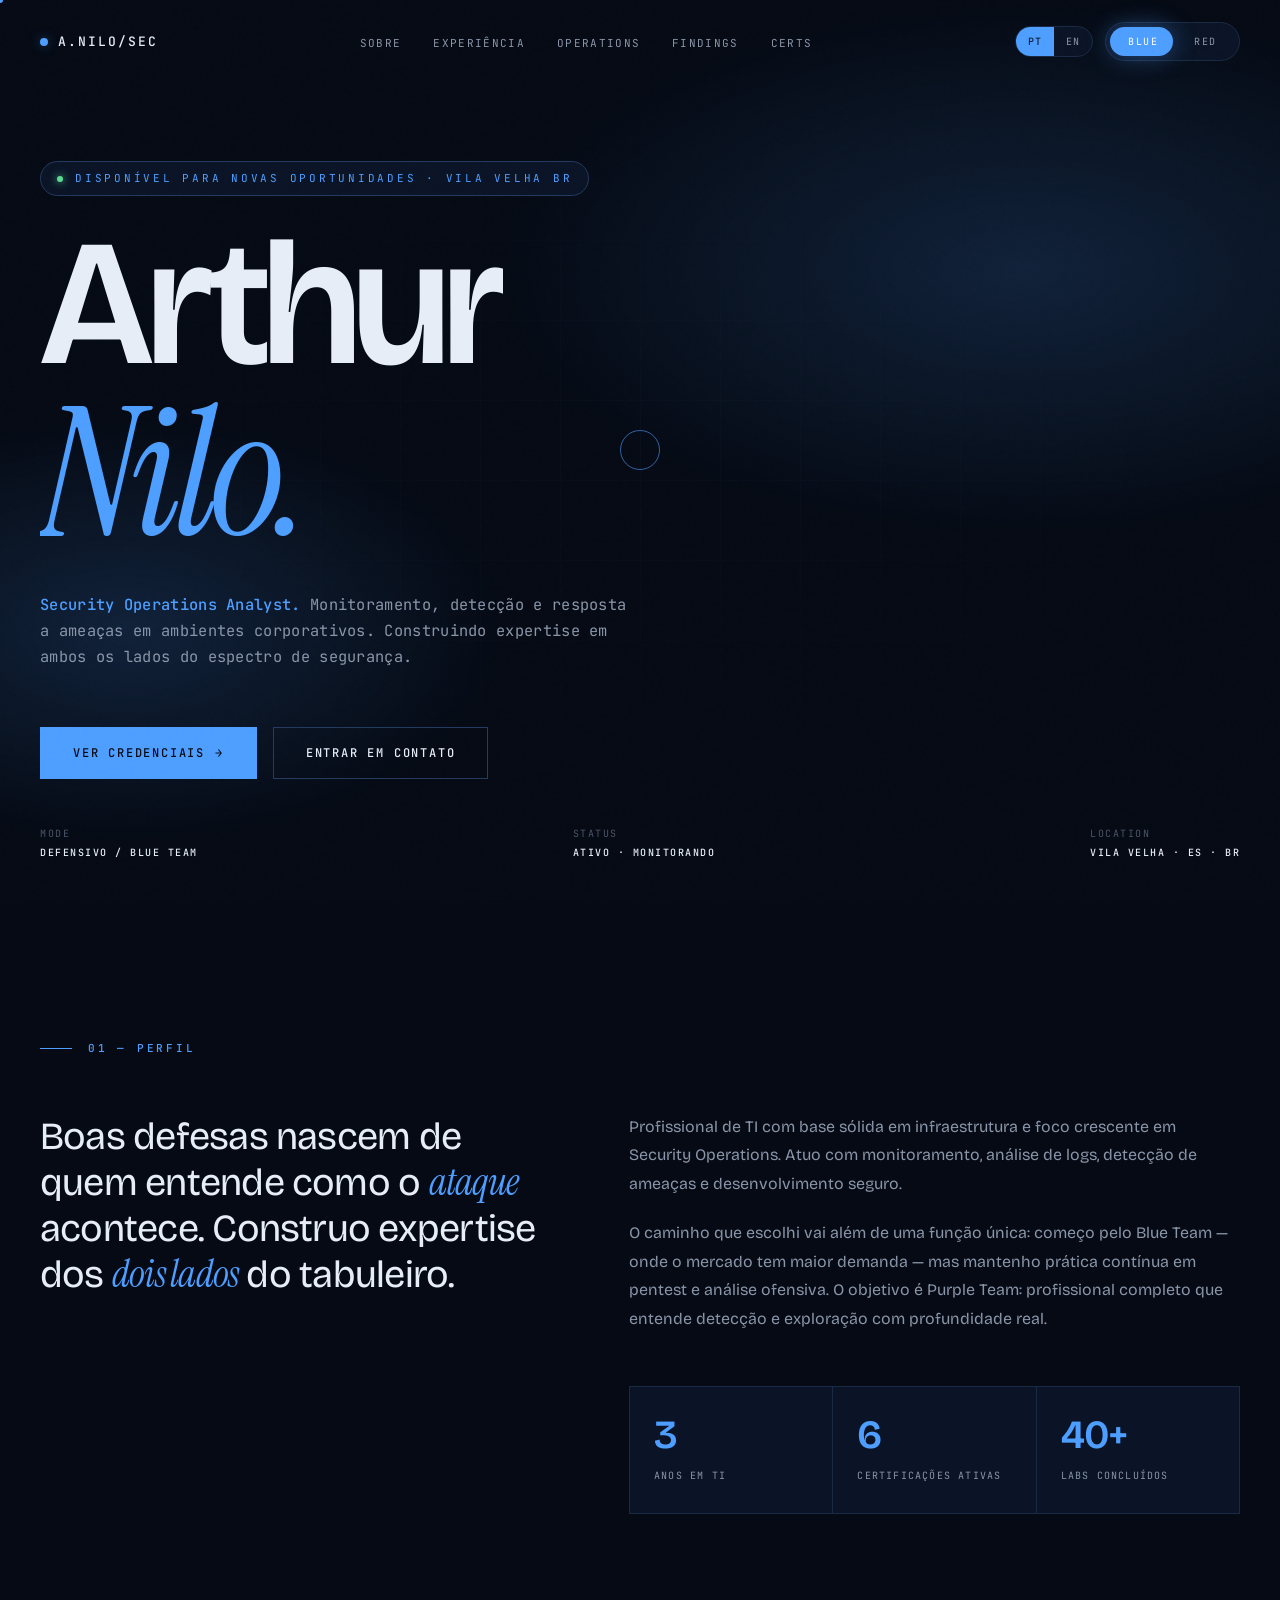
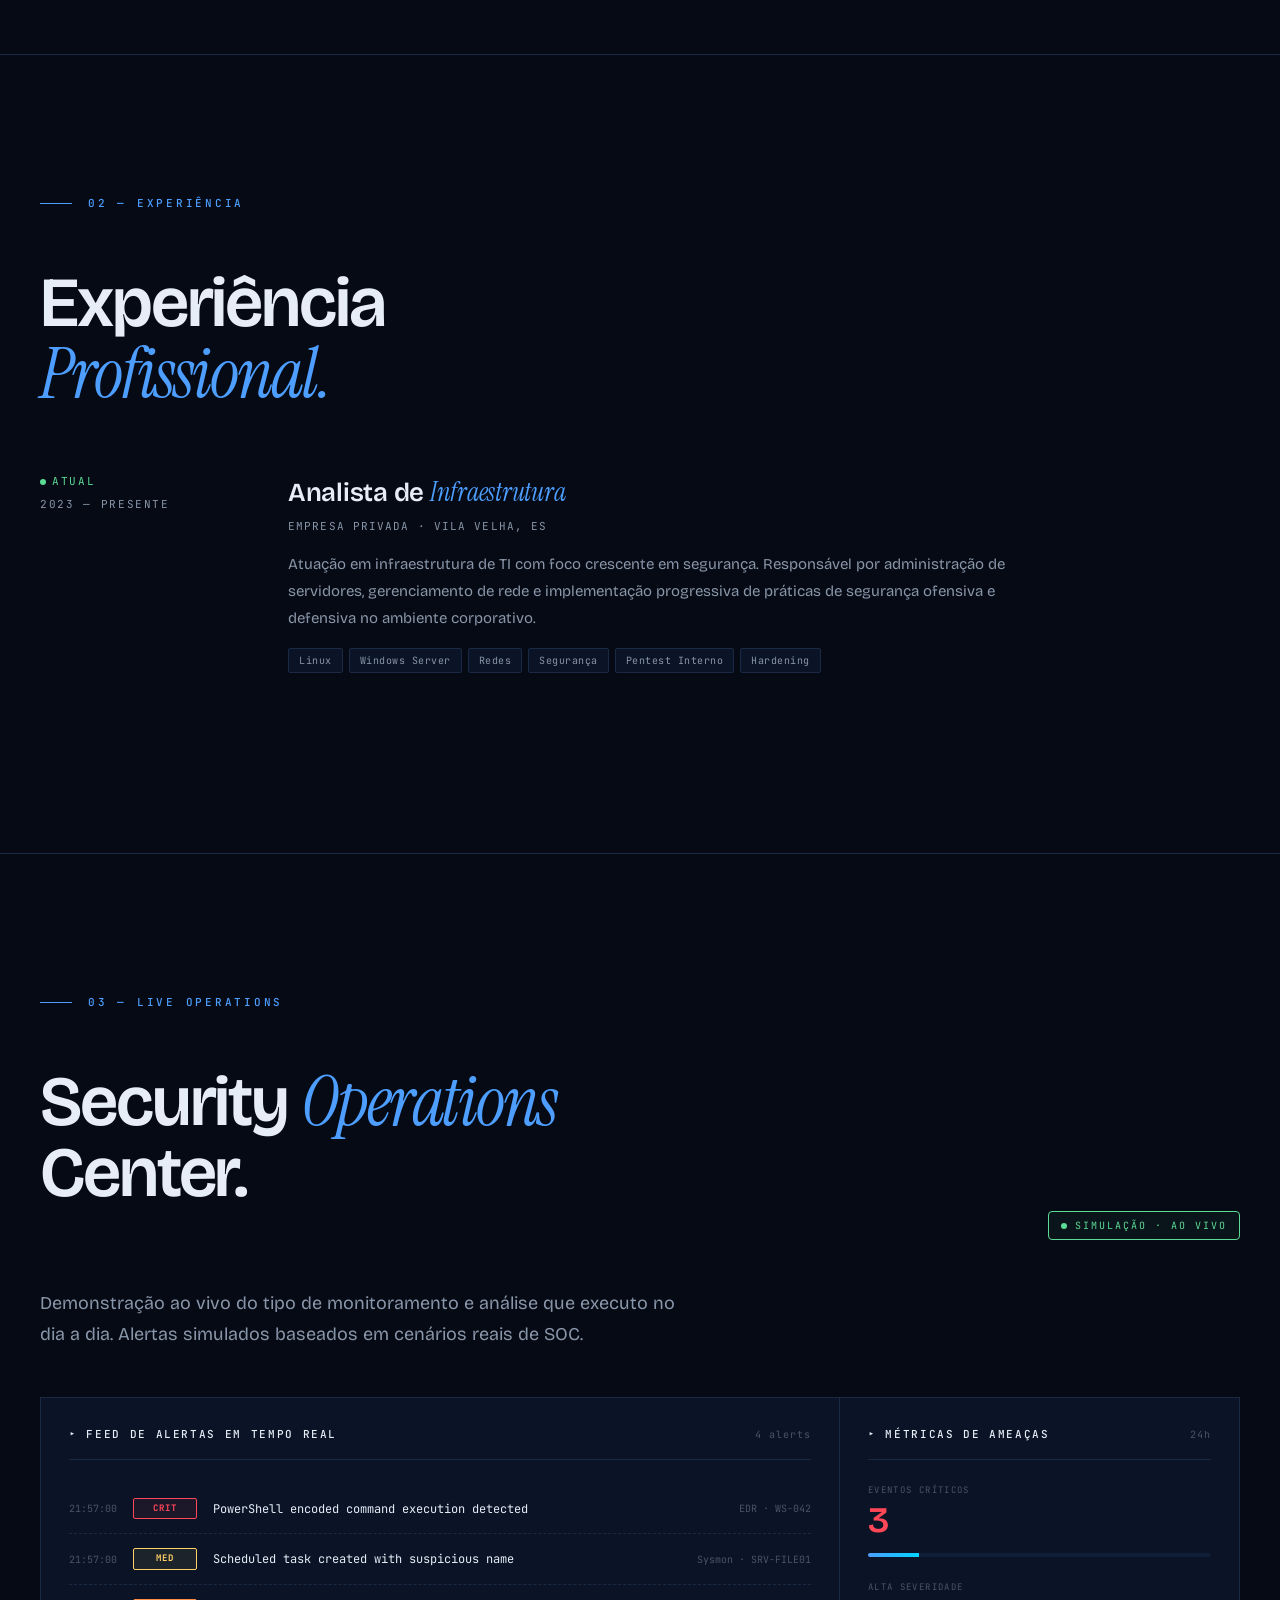
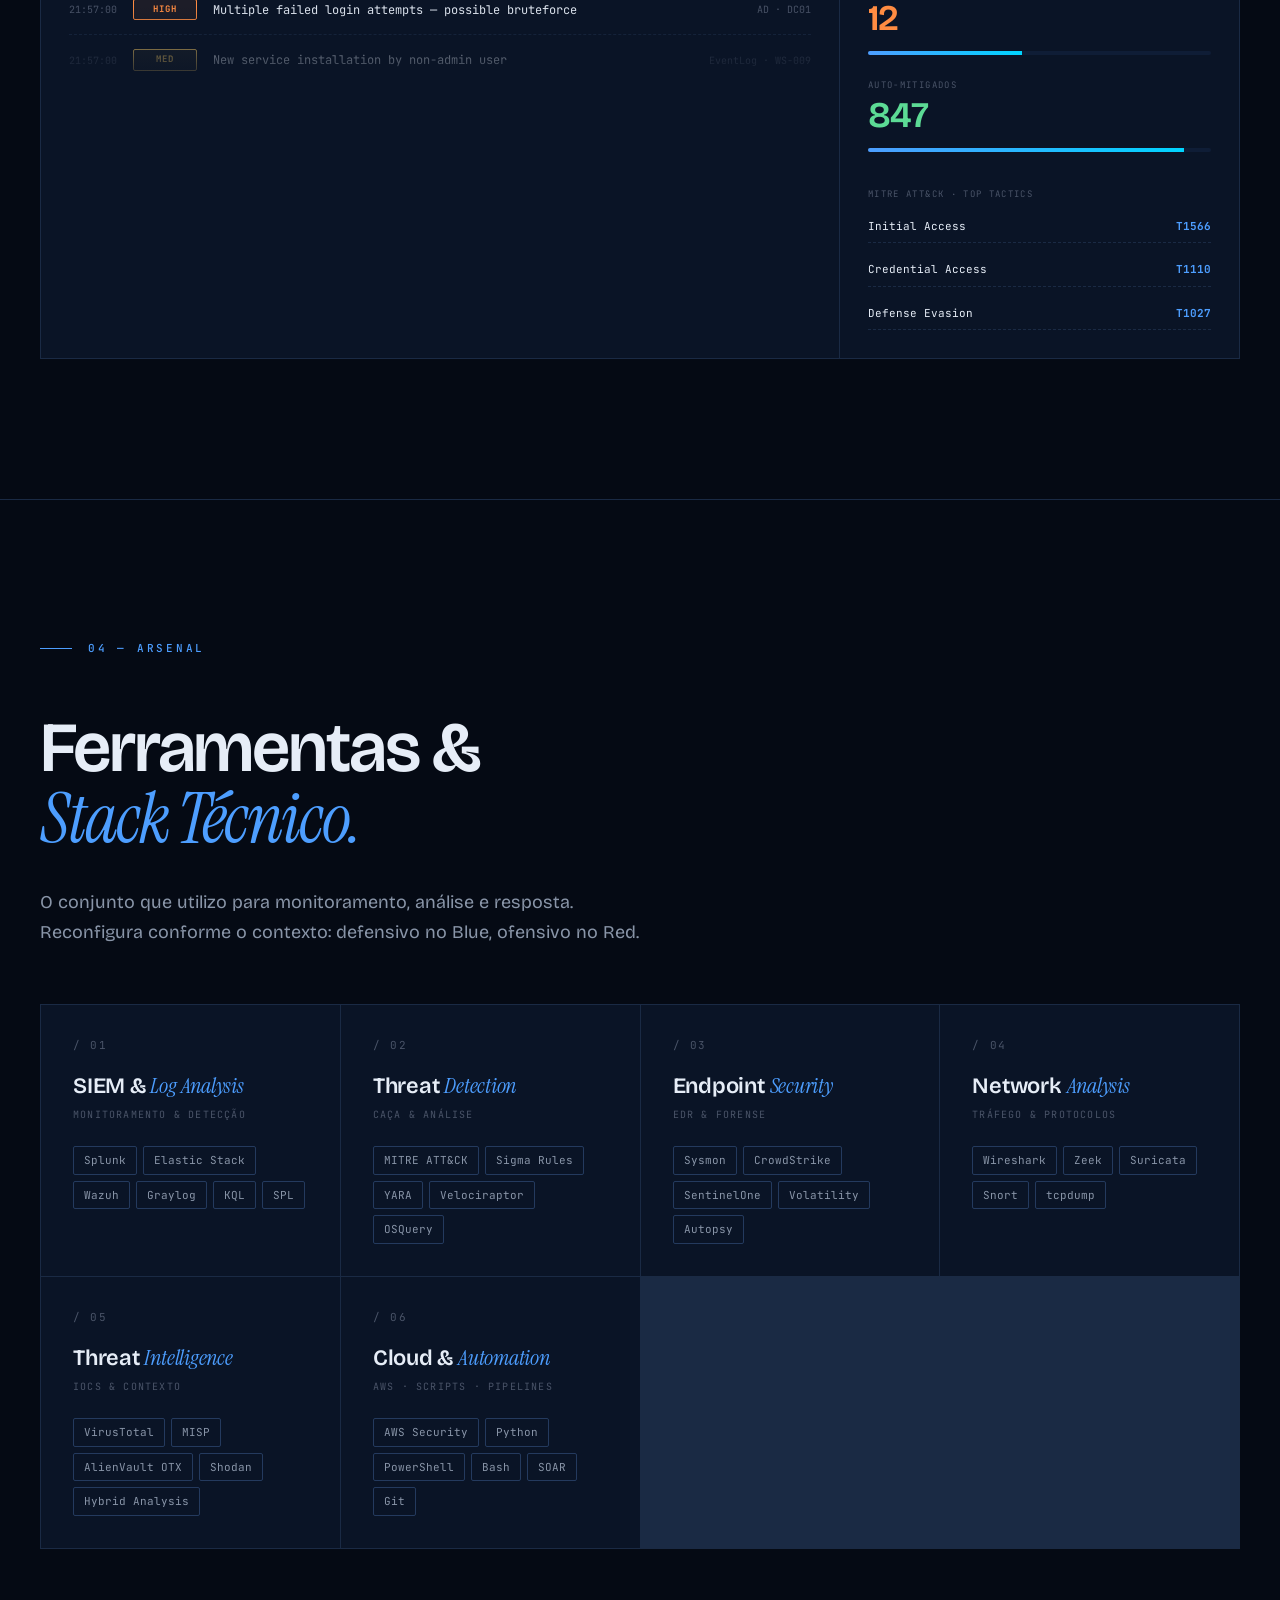
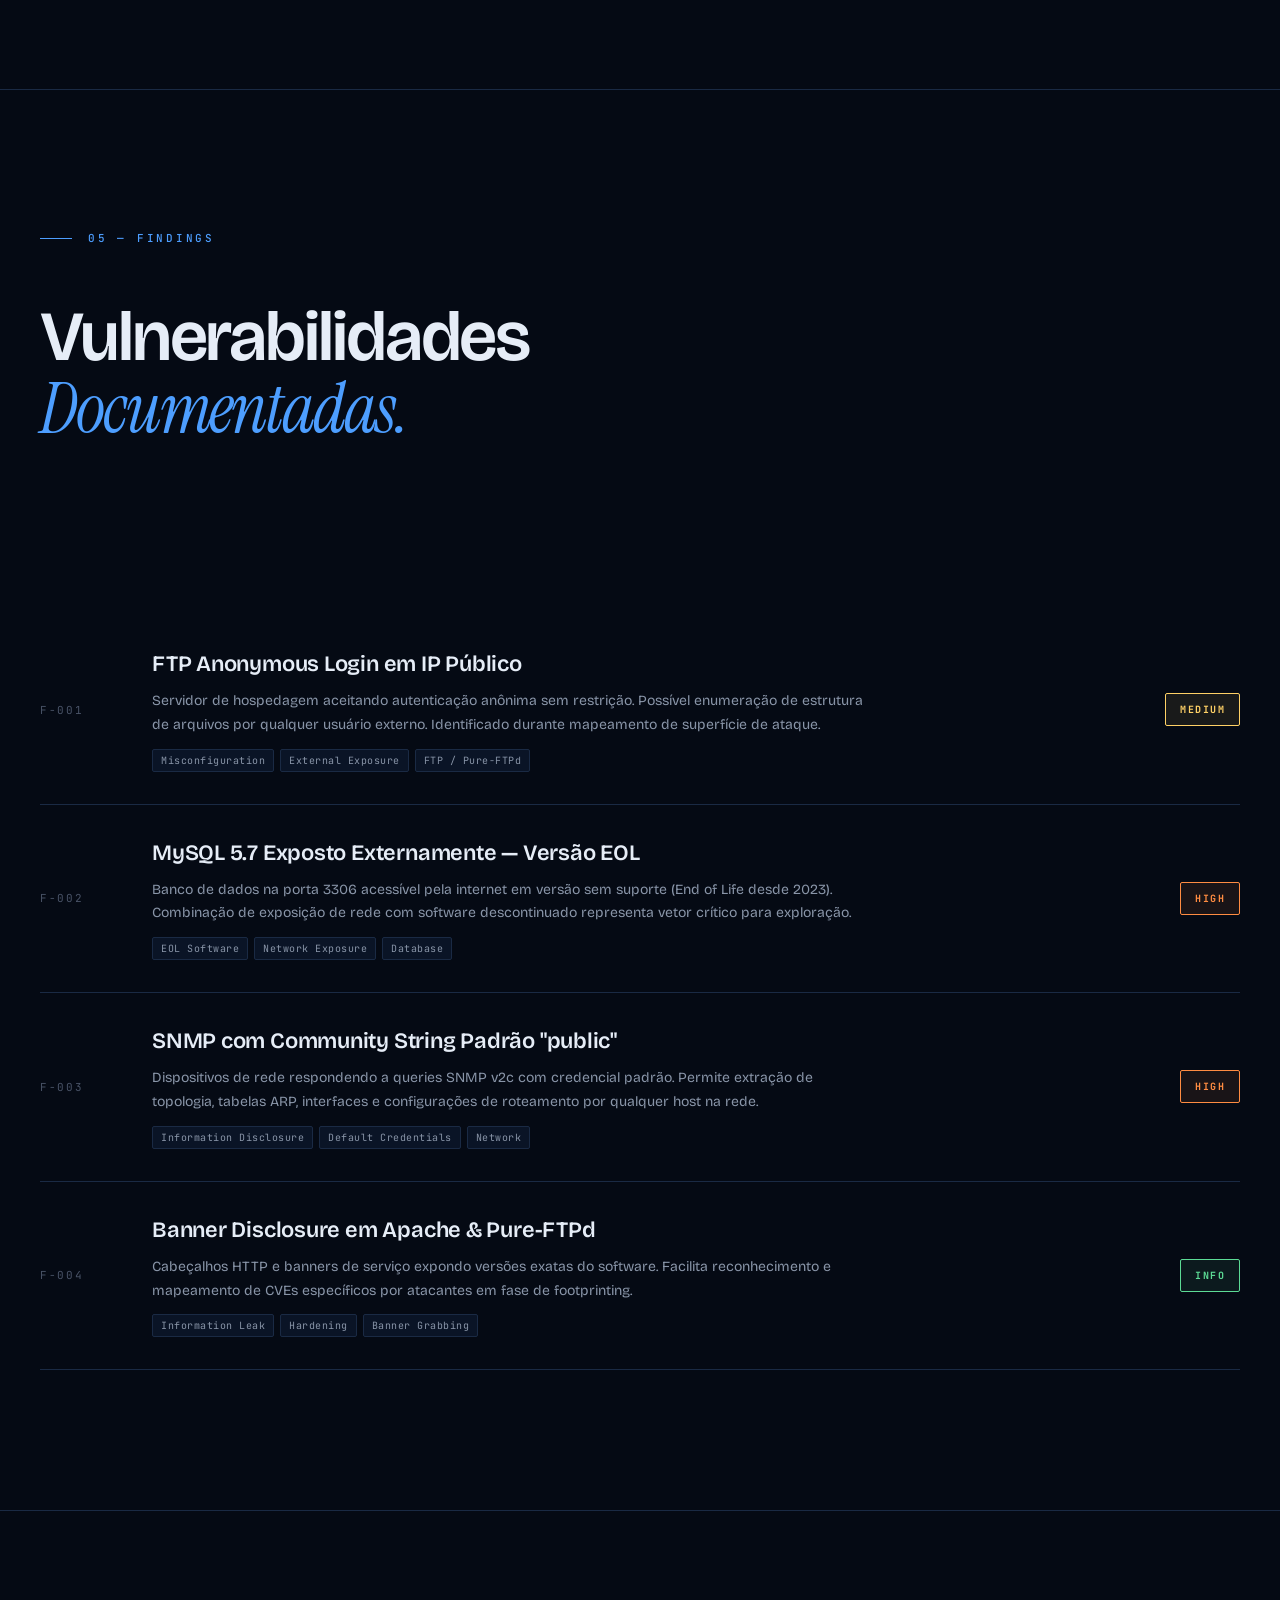
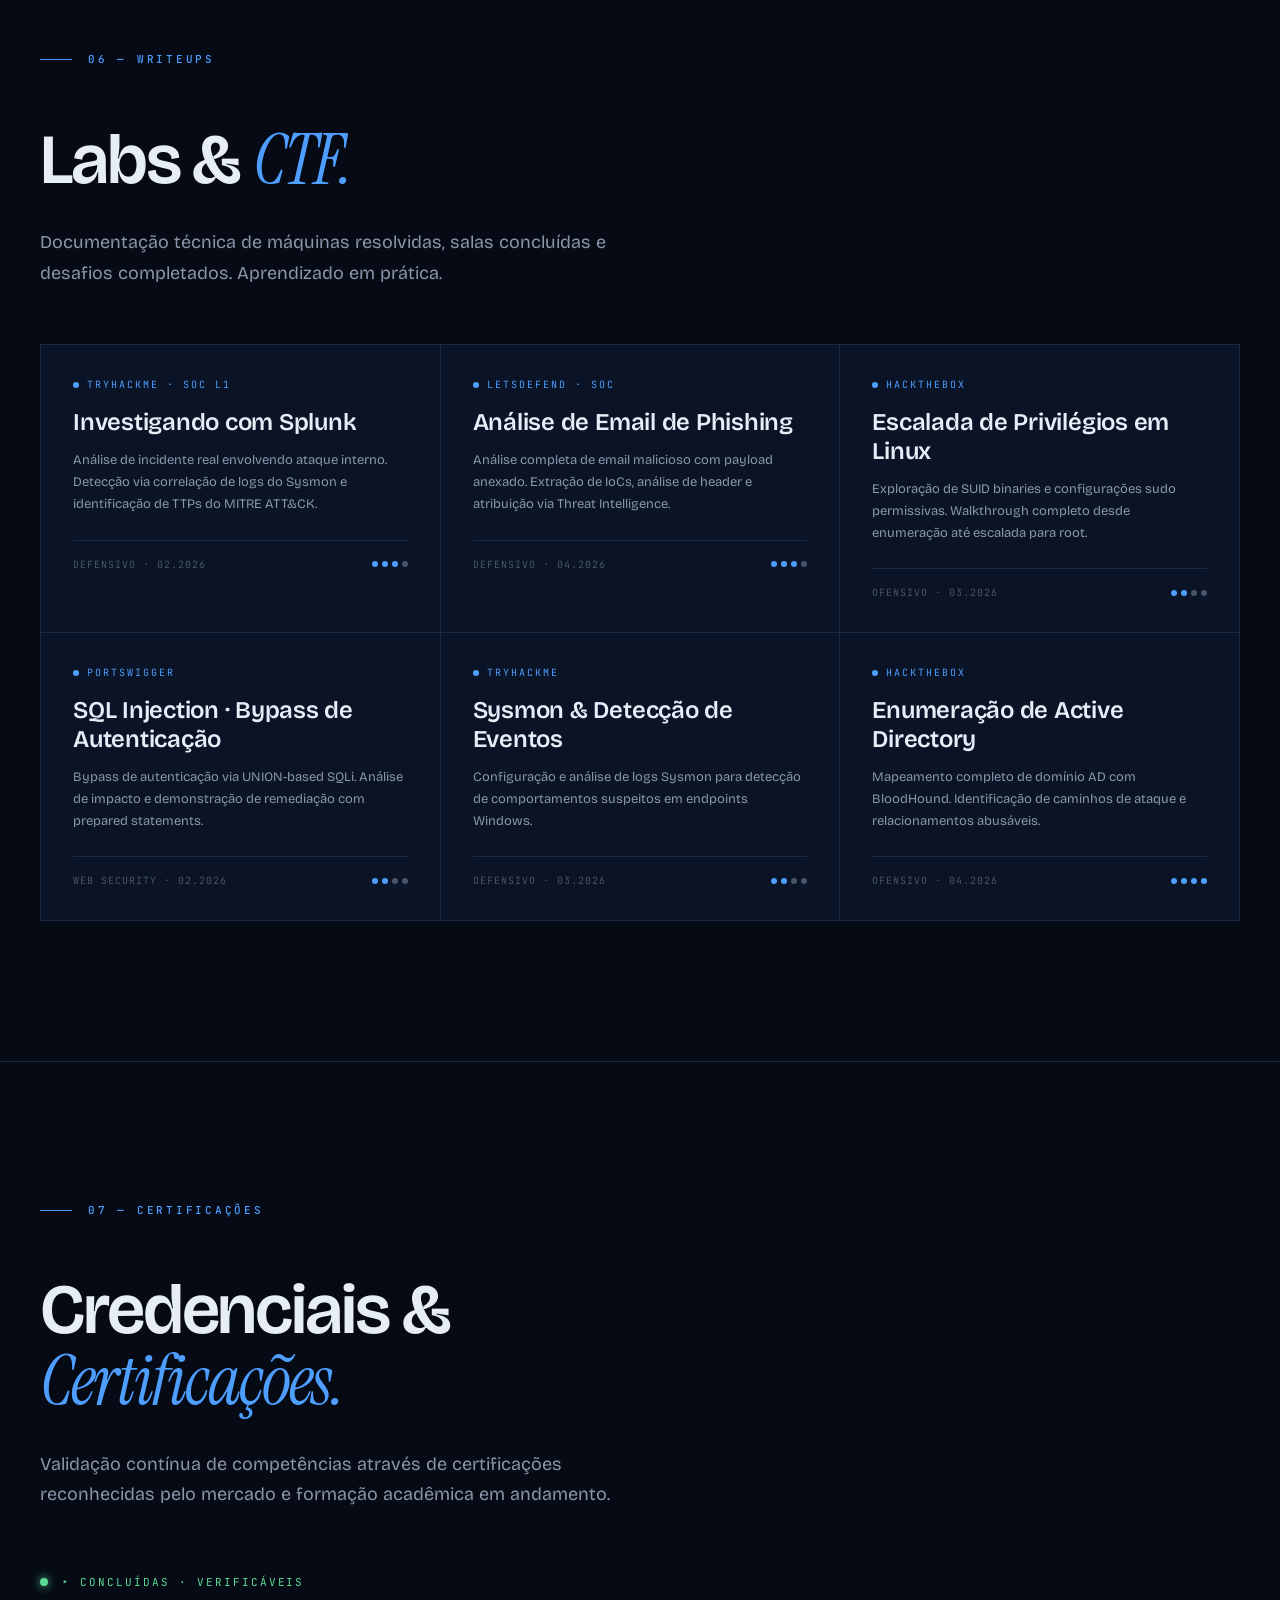
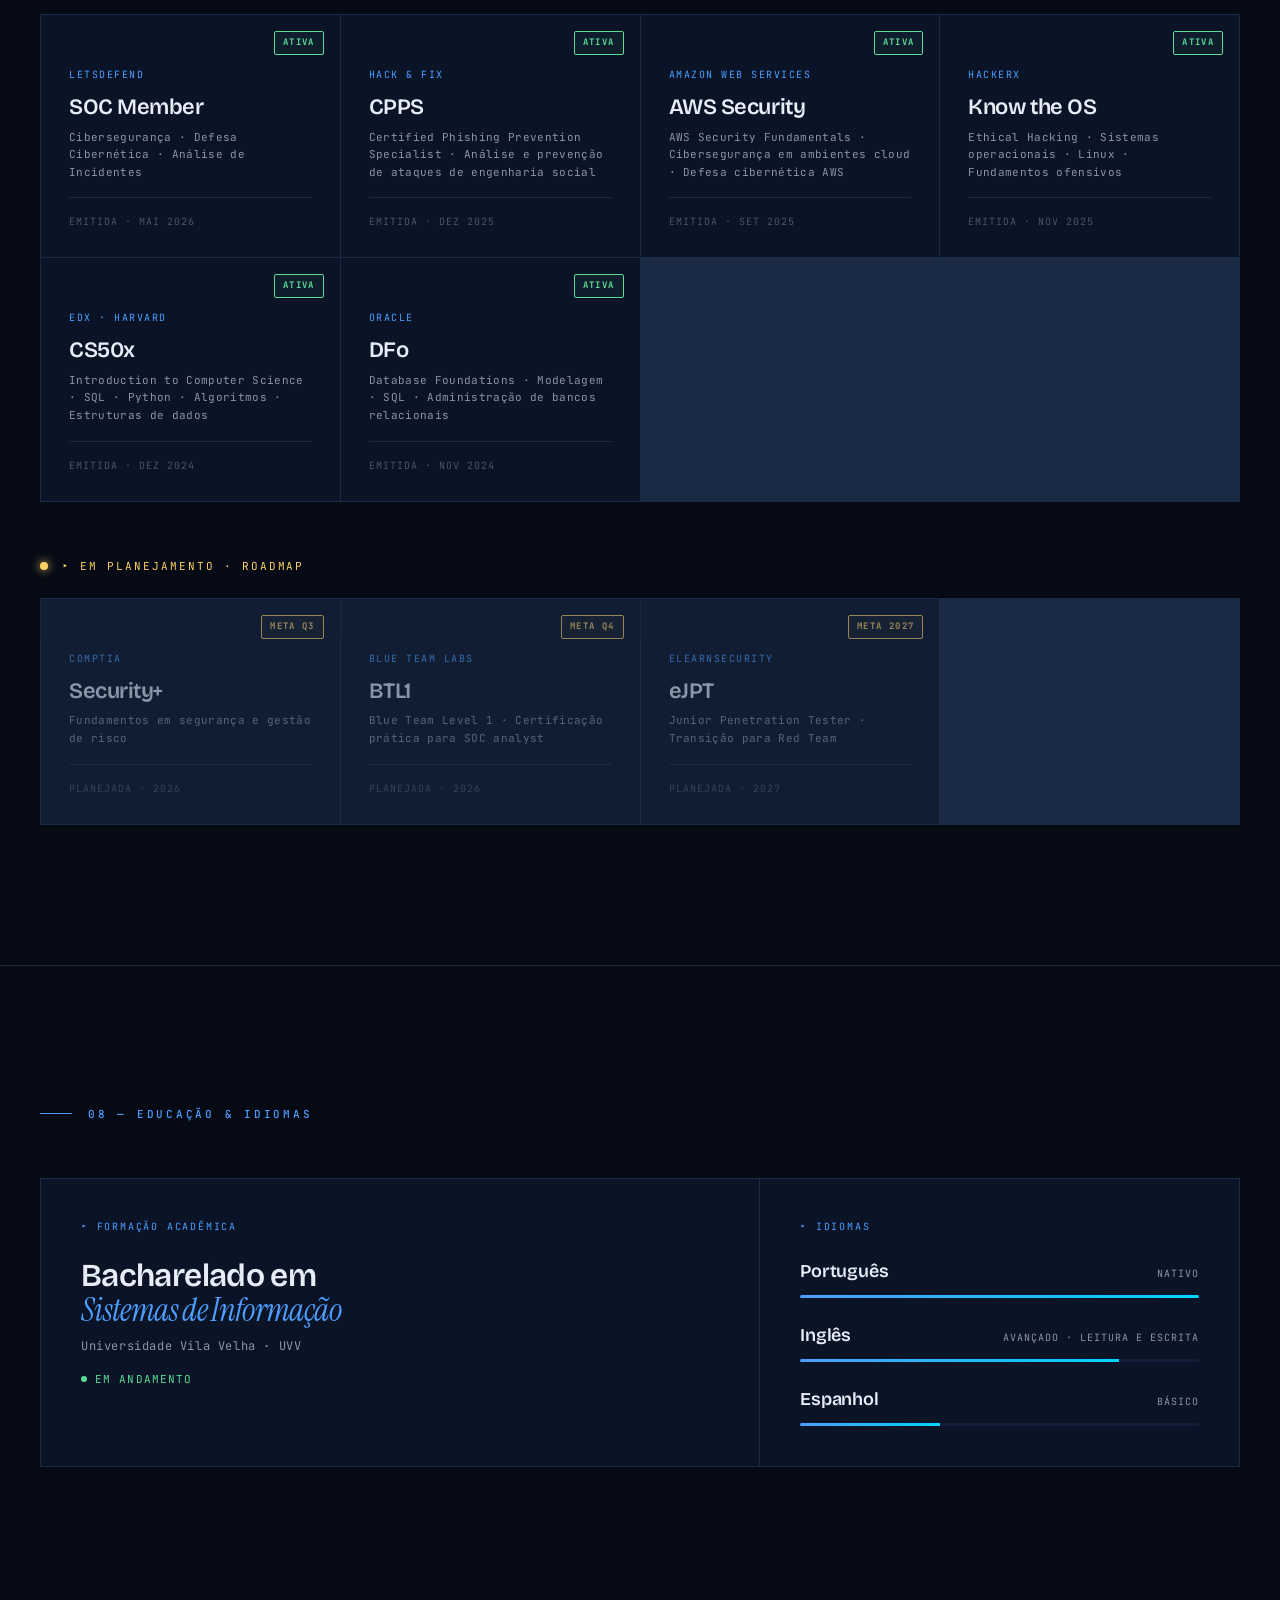
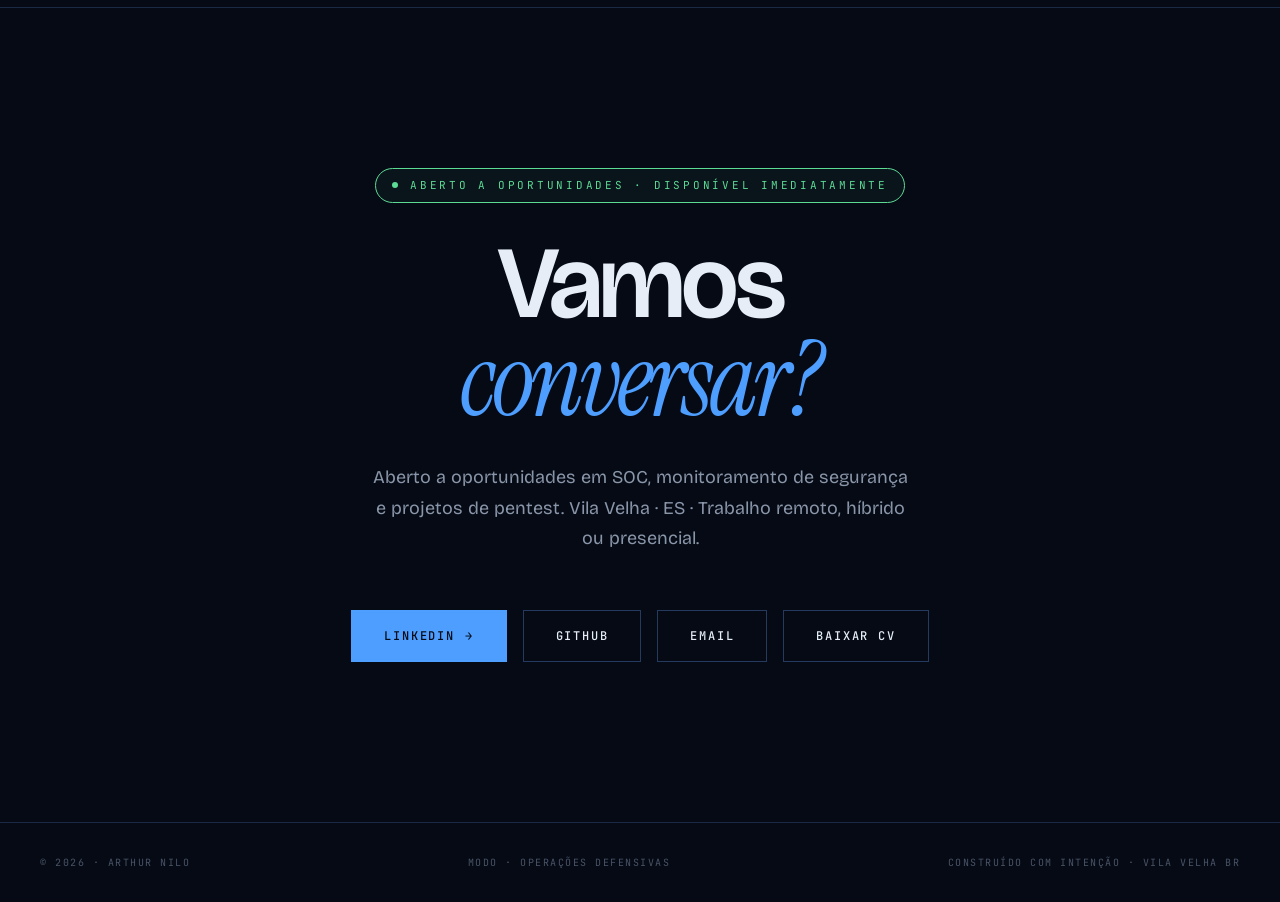
==== commit 6e9b02b8: "Update index.html" ====
--- a/index.html
+++ b/index.html
@@ -1132,8 +1132,8 @@
       LinkedIn <span class="btn-arrow">→</span>
     </a>
     <a href="https://github.com/arthurnilo" target="_blank" class="btn btn-secondary">GitHub</a>
-    <a href="mailto:contato@arthurnilo.dev" class="btn btn-secondary">Email</a>
-    <a href="#" class="btn btn-secondary" data-i18n="contact-cv">Baixar CV</a>
+    <a href="mailto:tassis.arthur@gmail.com" class="btn btn-secondary">Email</a>
+    <a href="#" class="btn btn-secondary" data-i18n="CV - Arthur Nilo">Baixar CV</a>
   </div>
 </section>
 
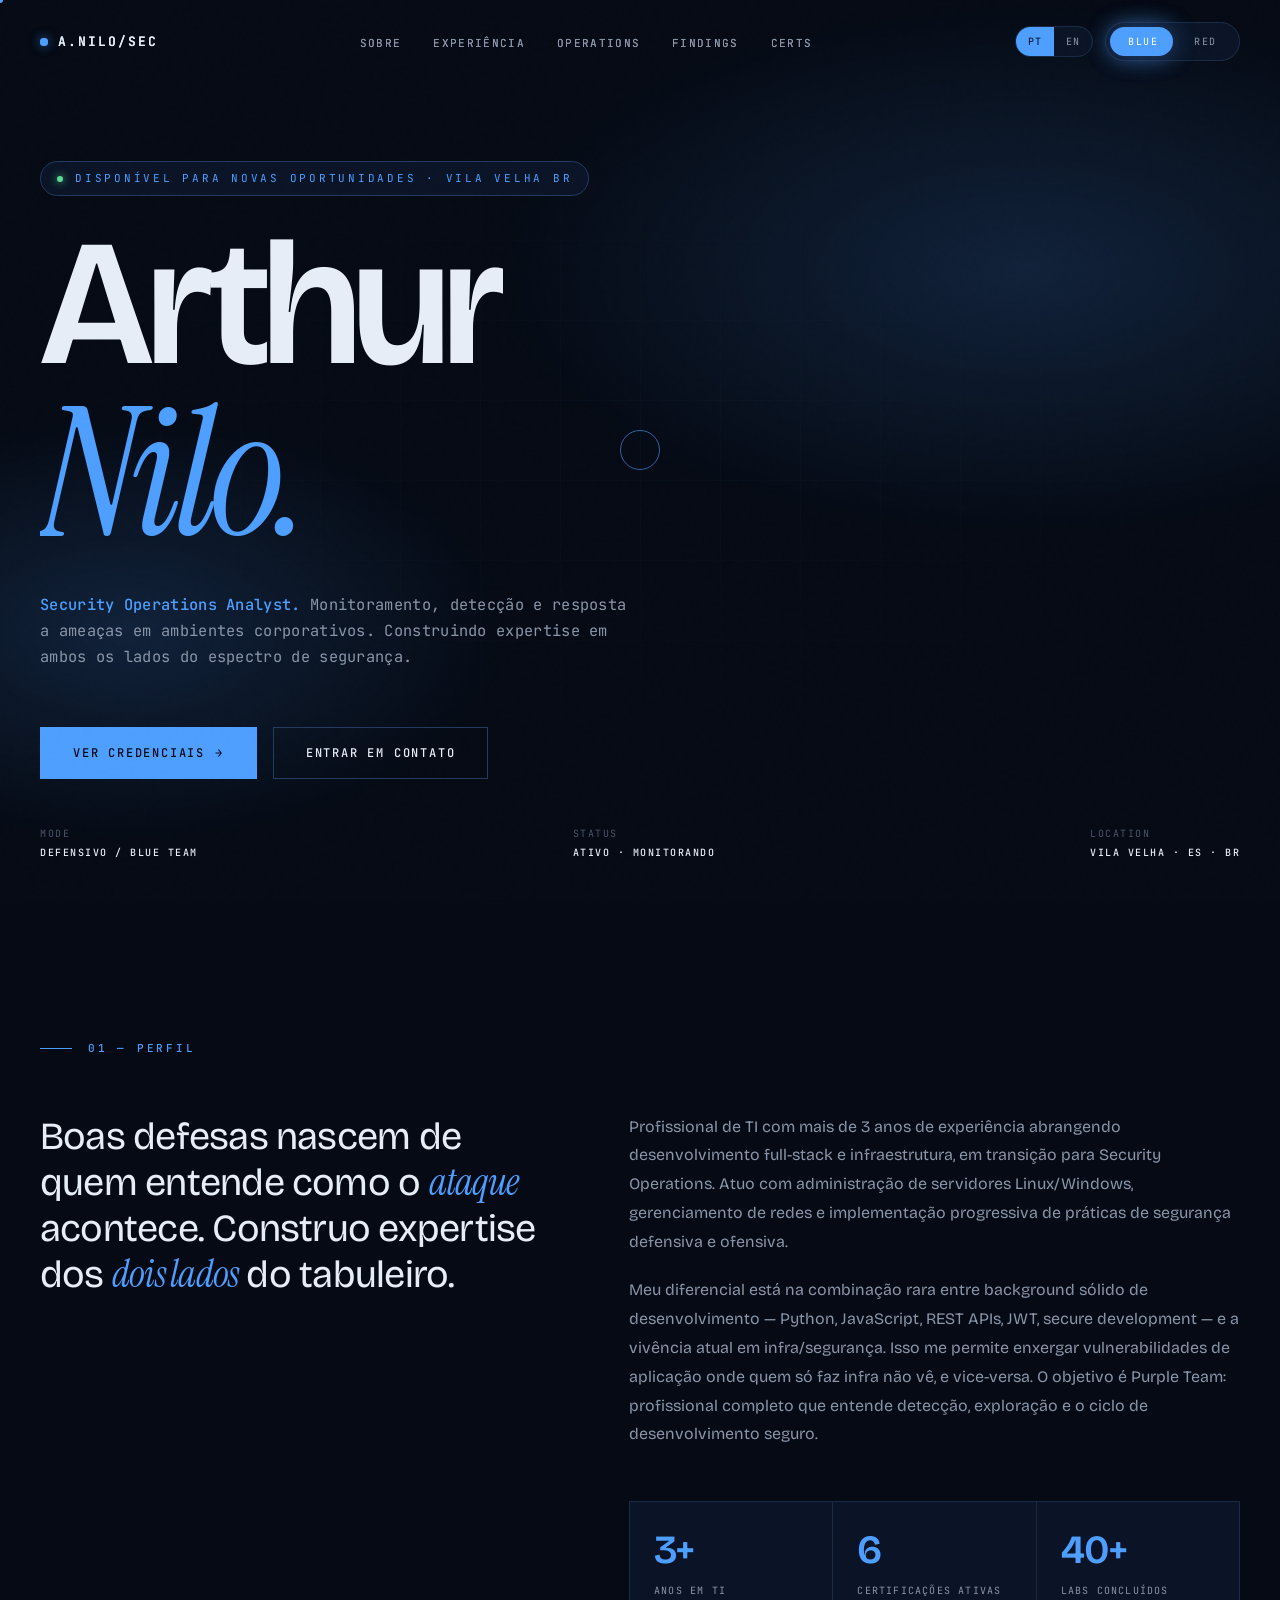
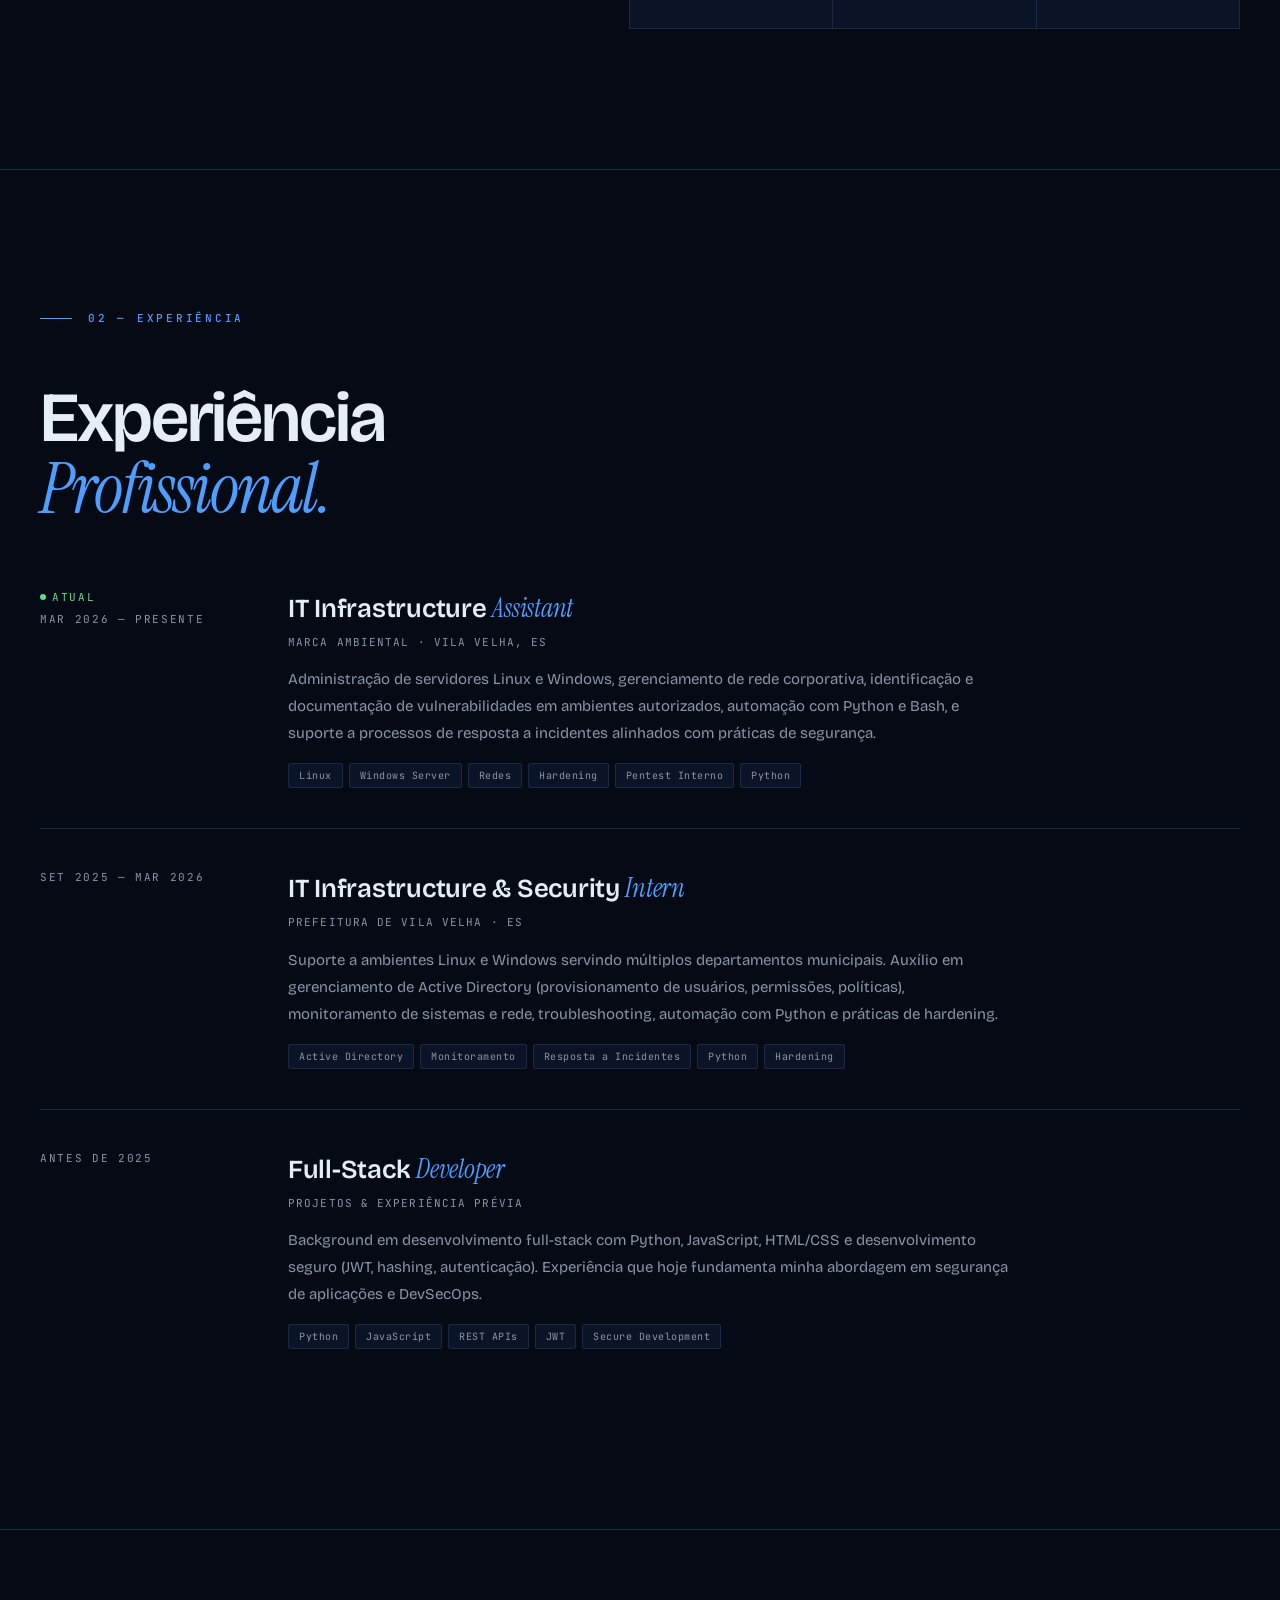
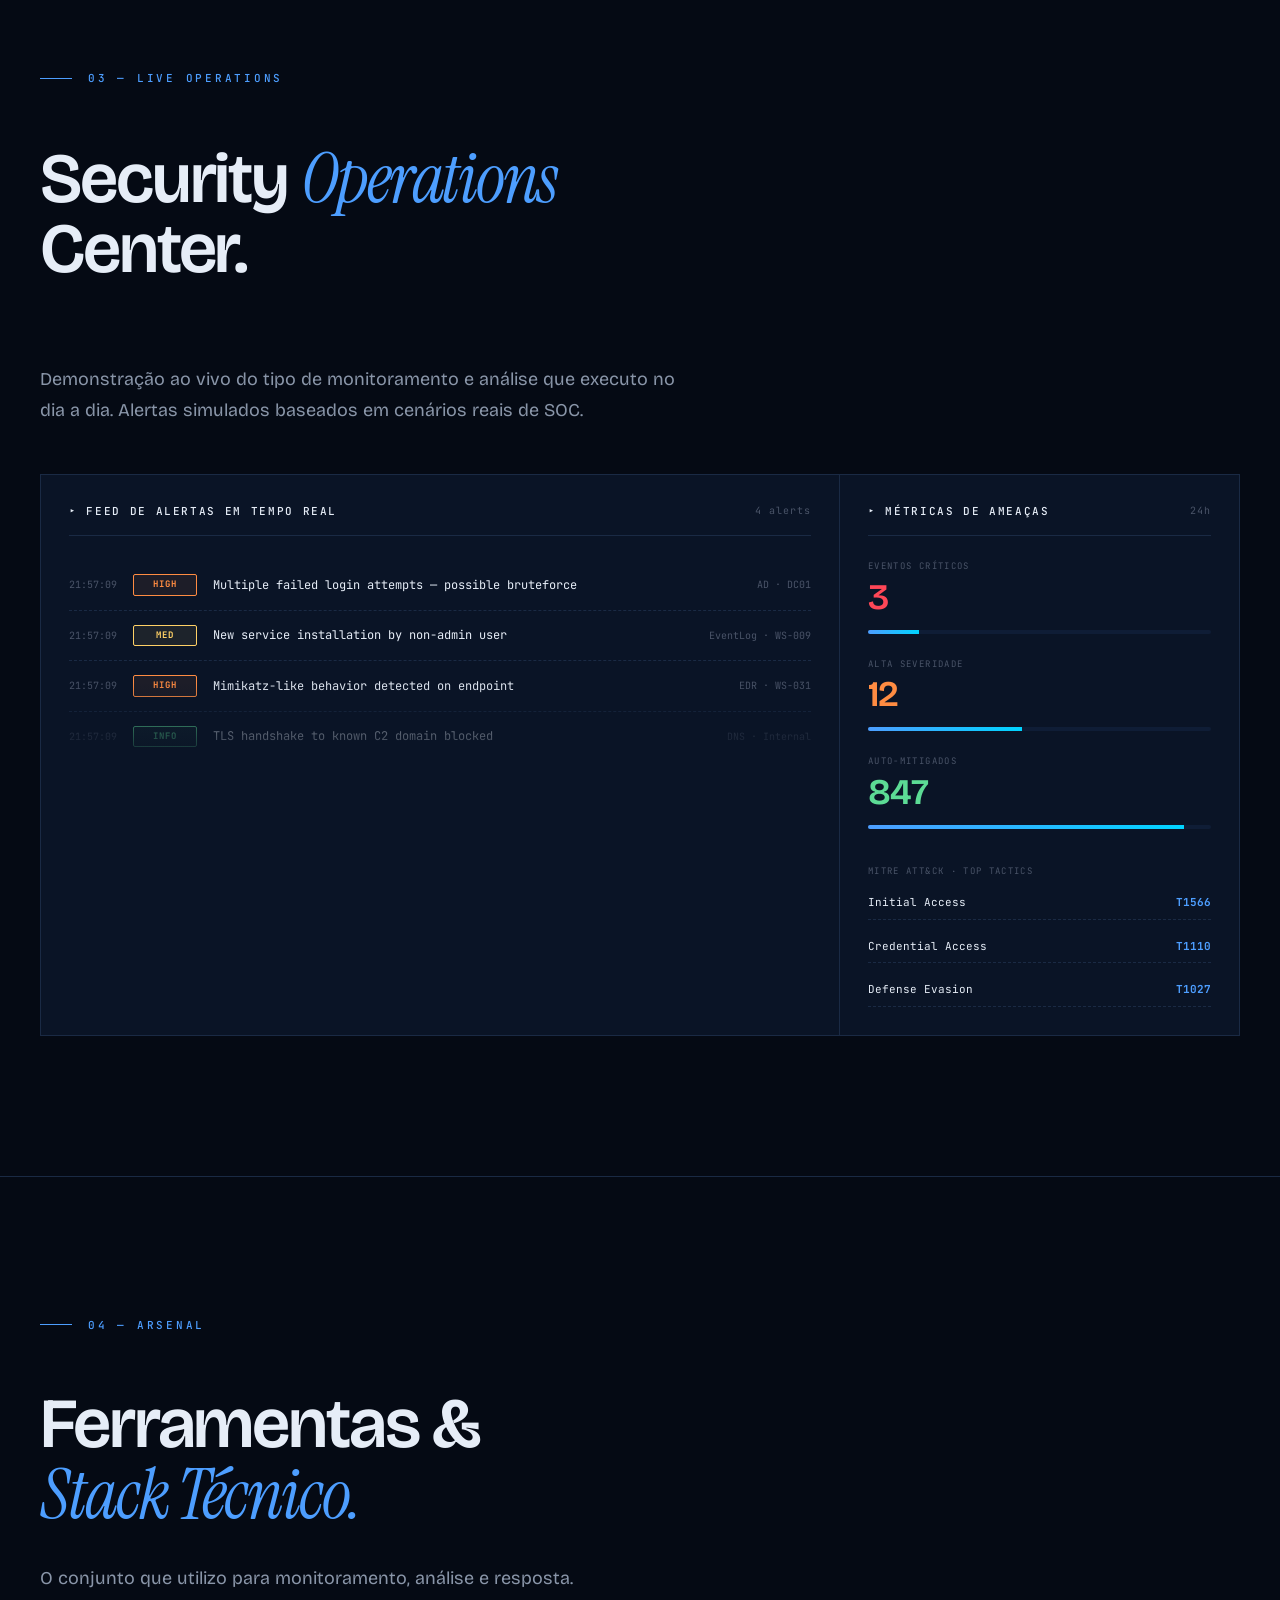
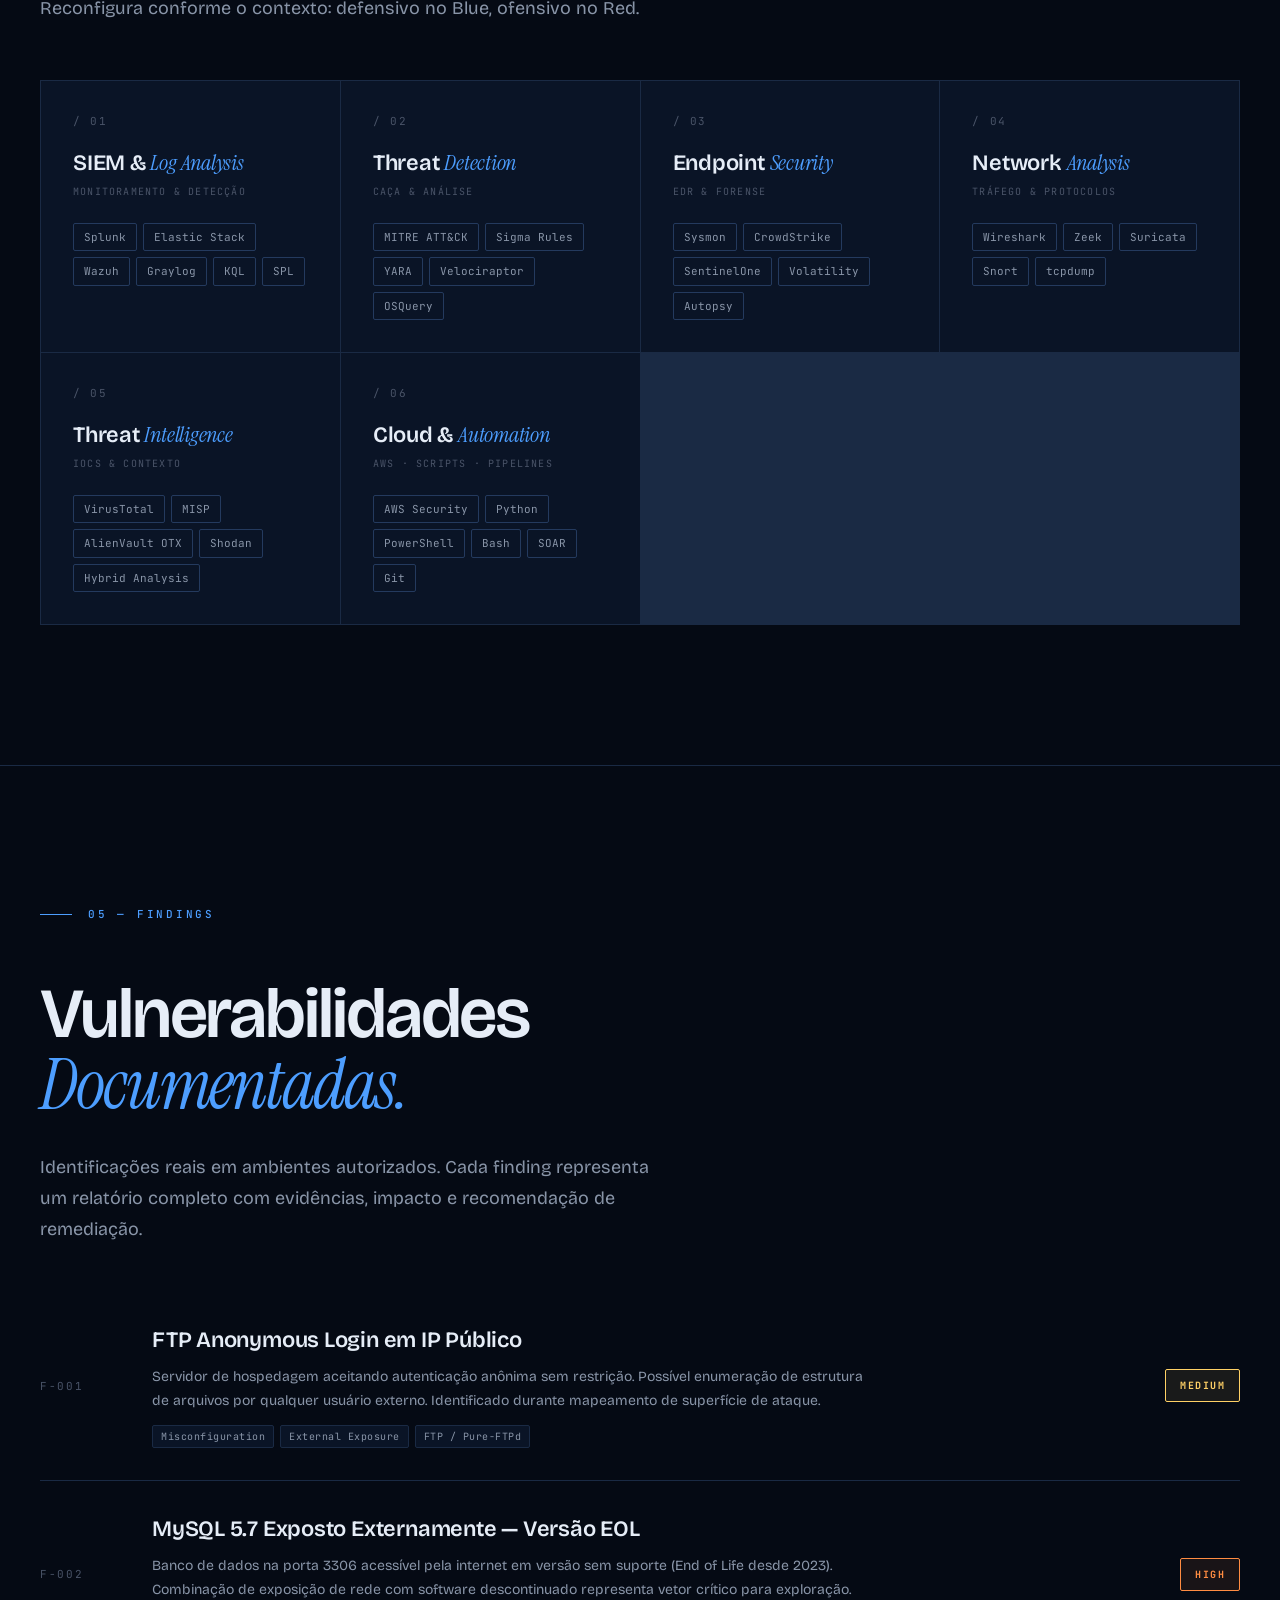
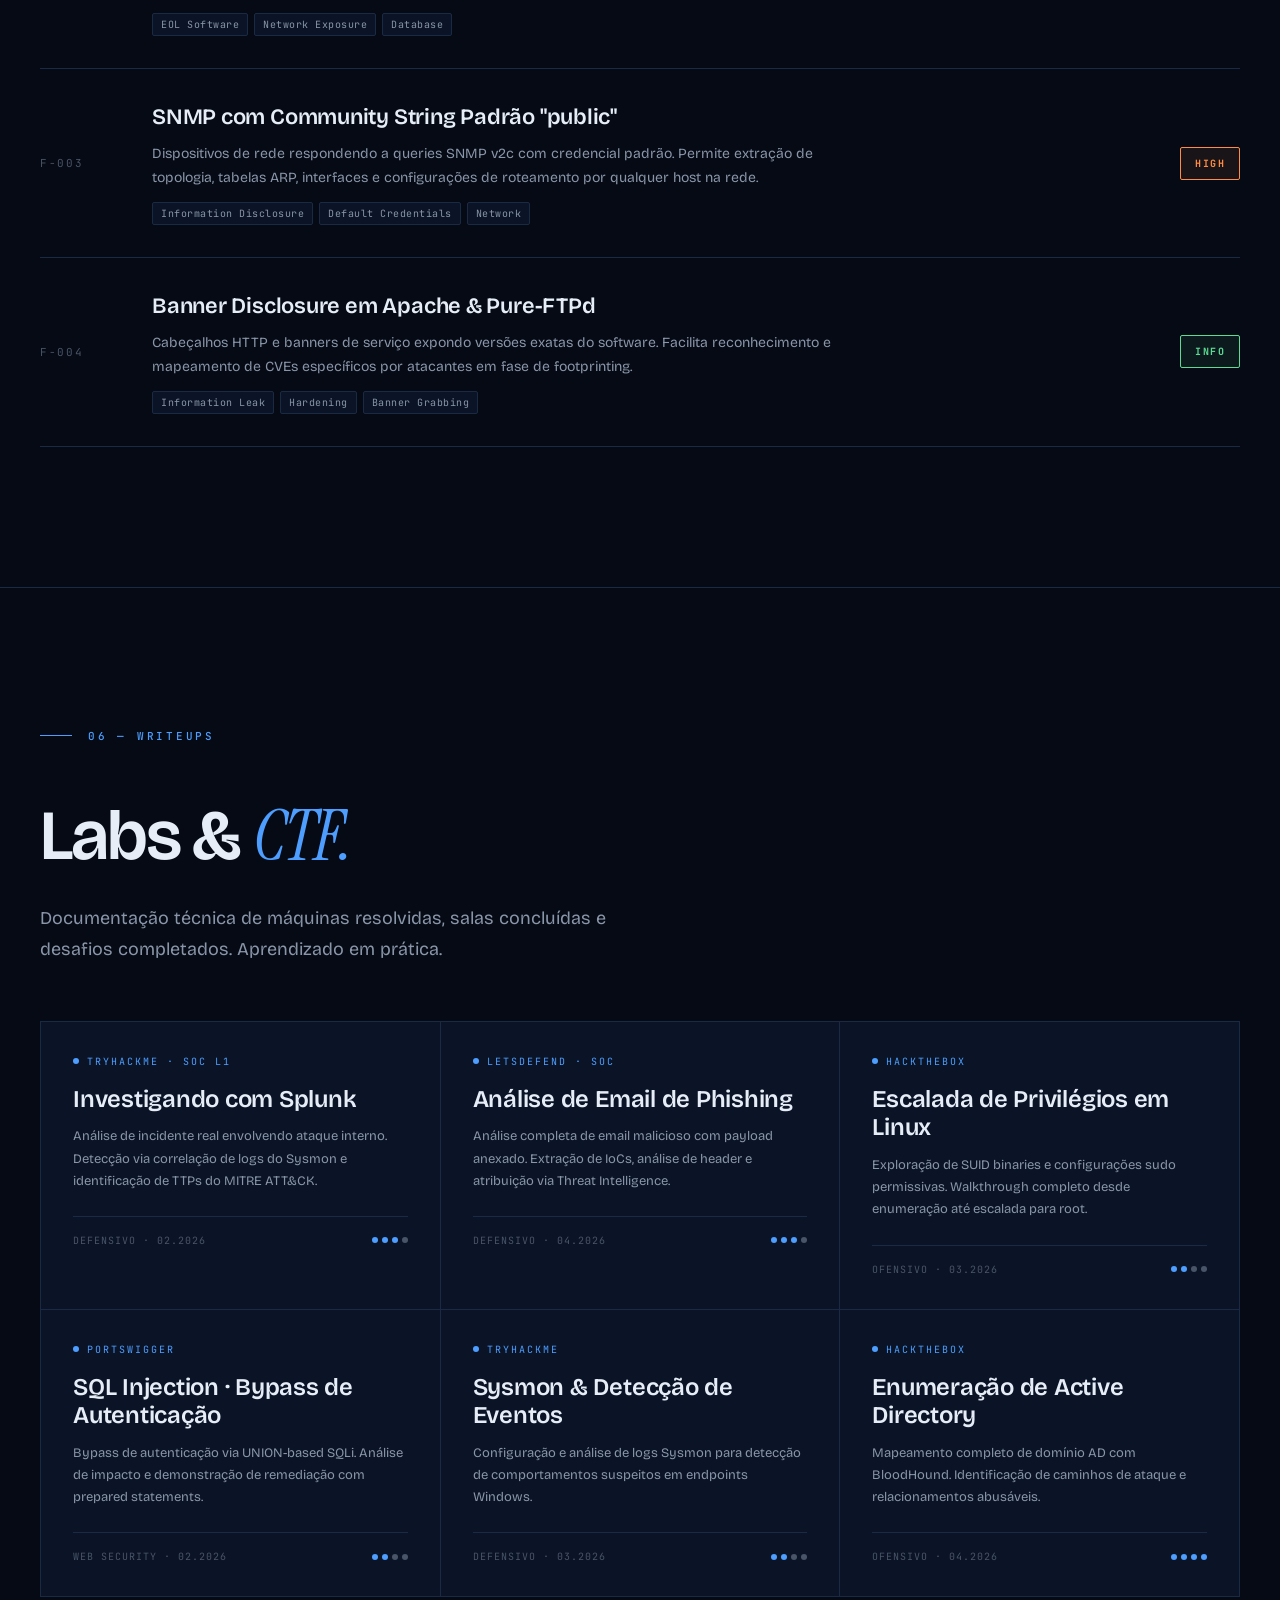
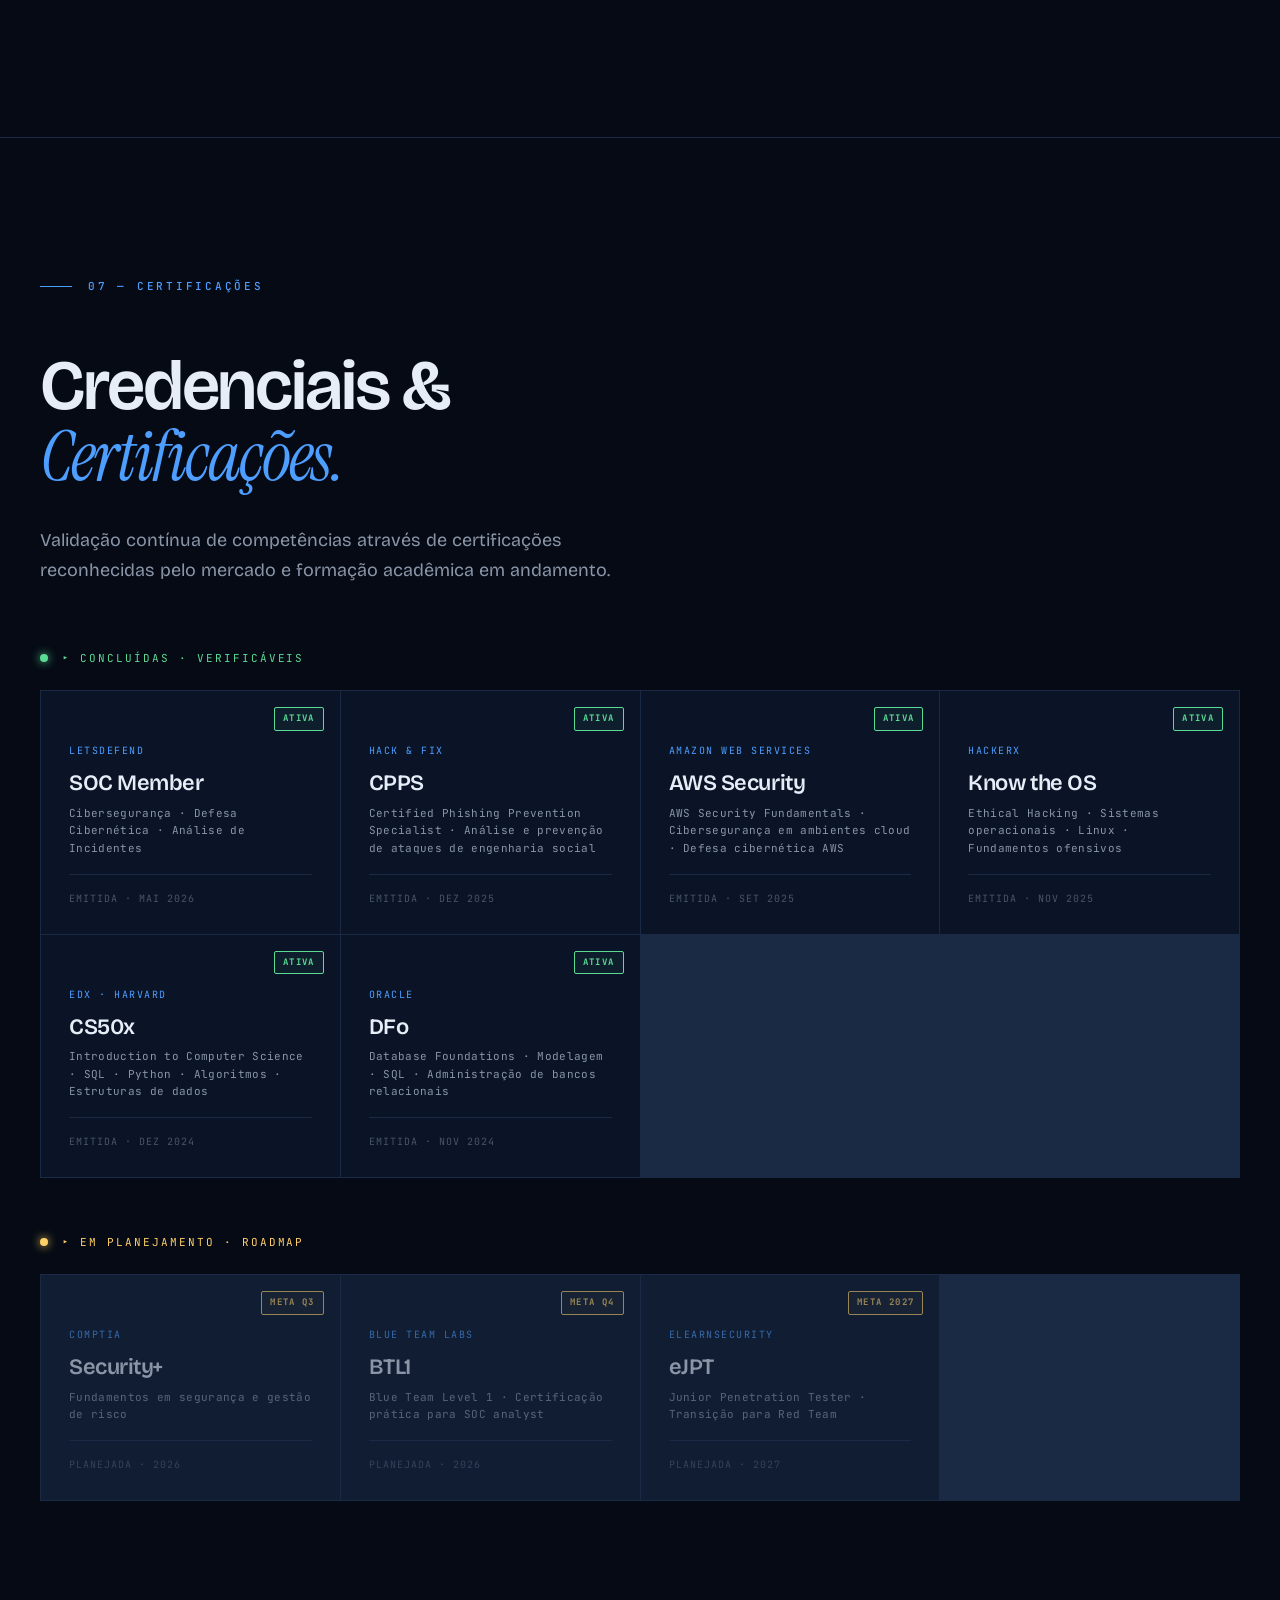
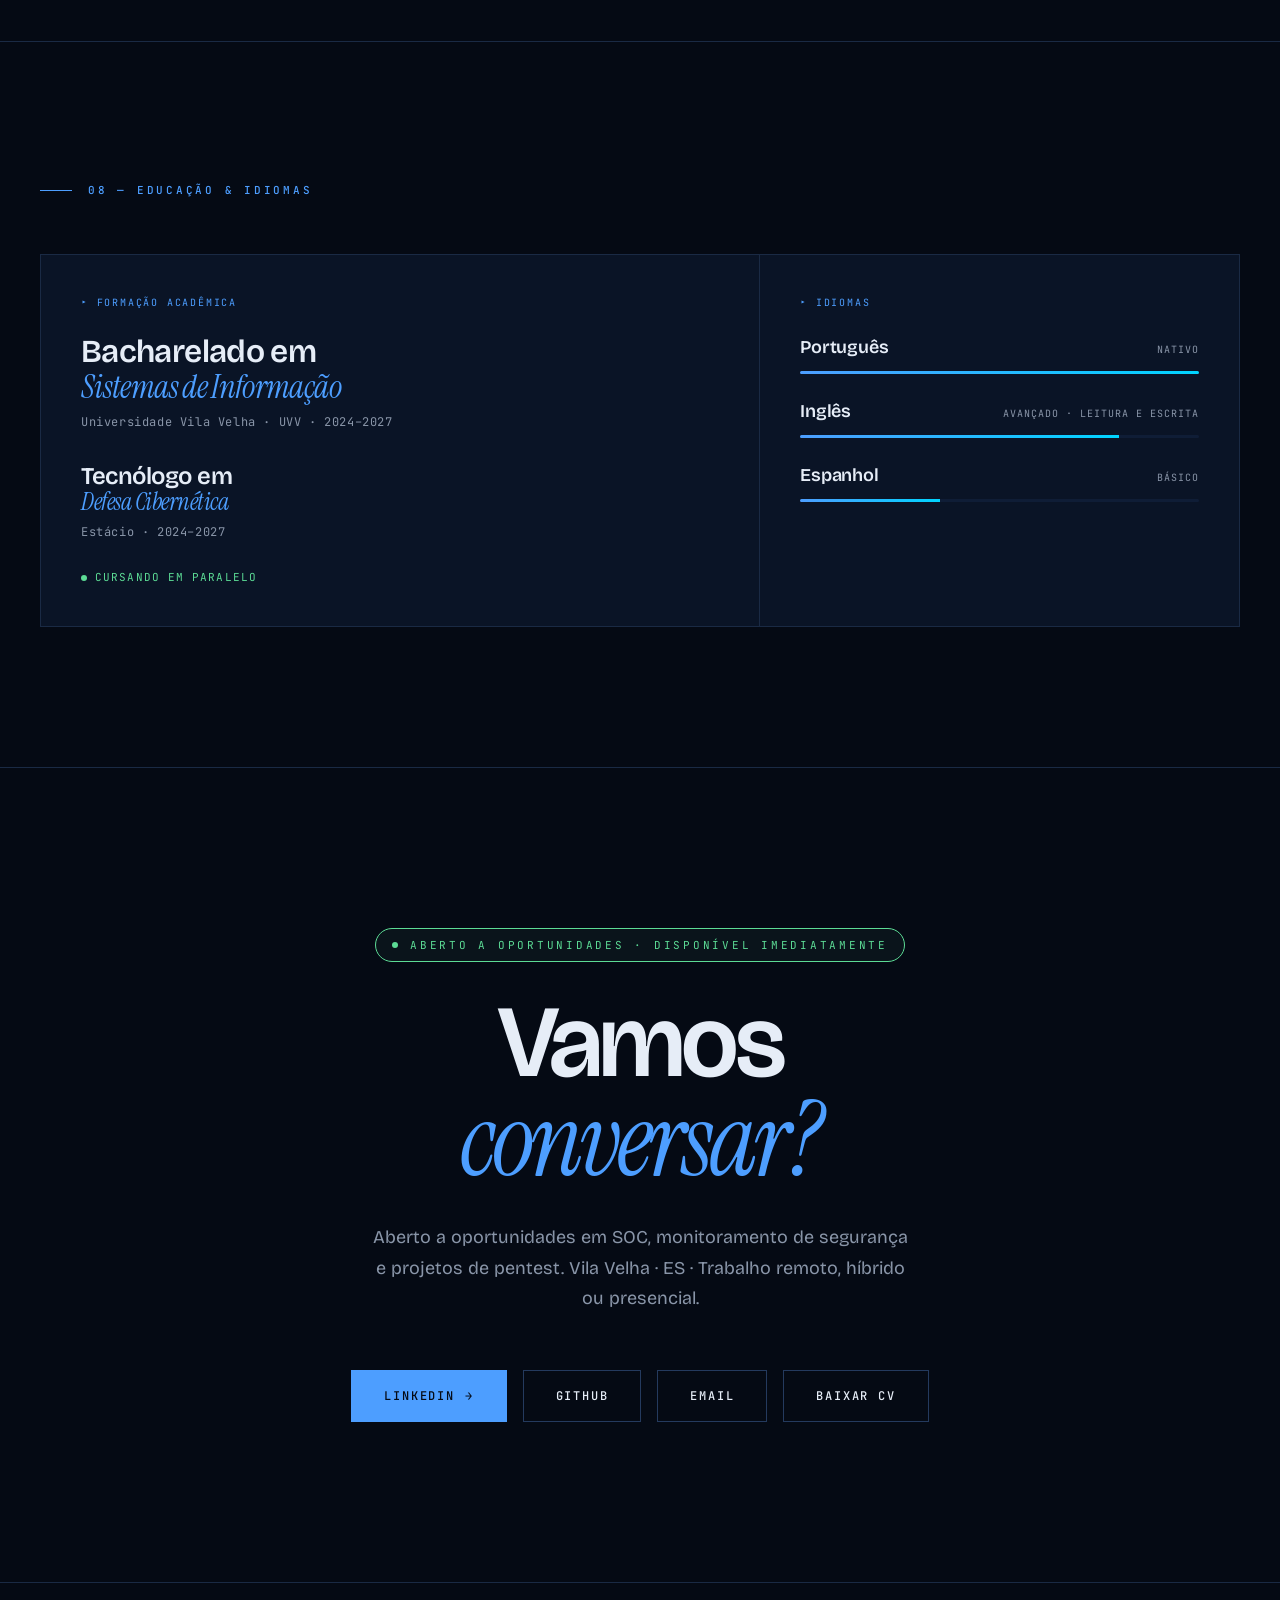
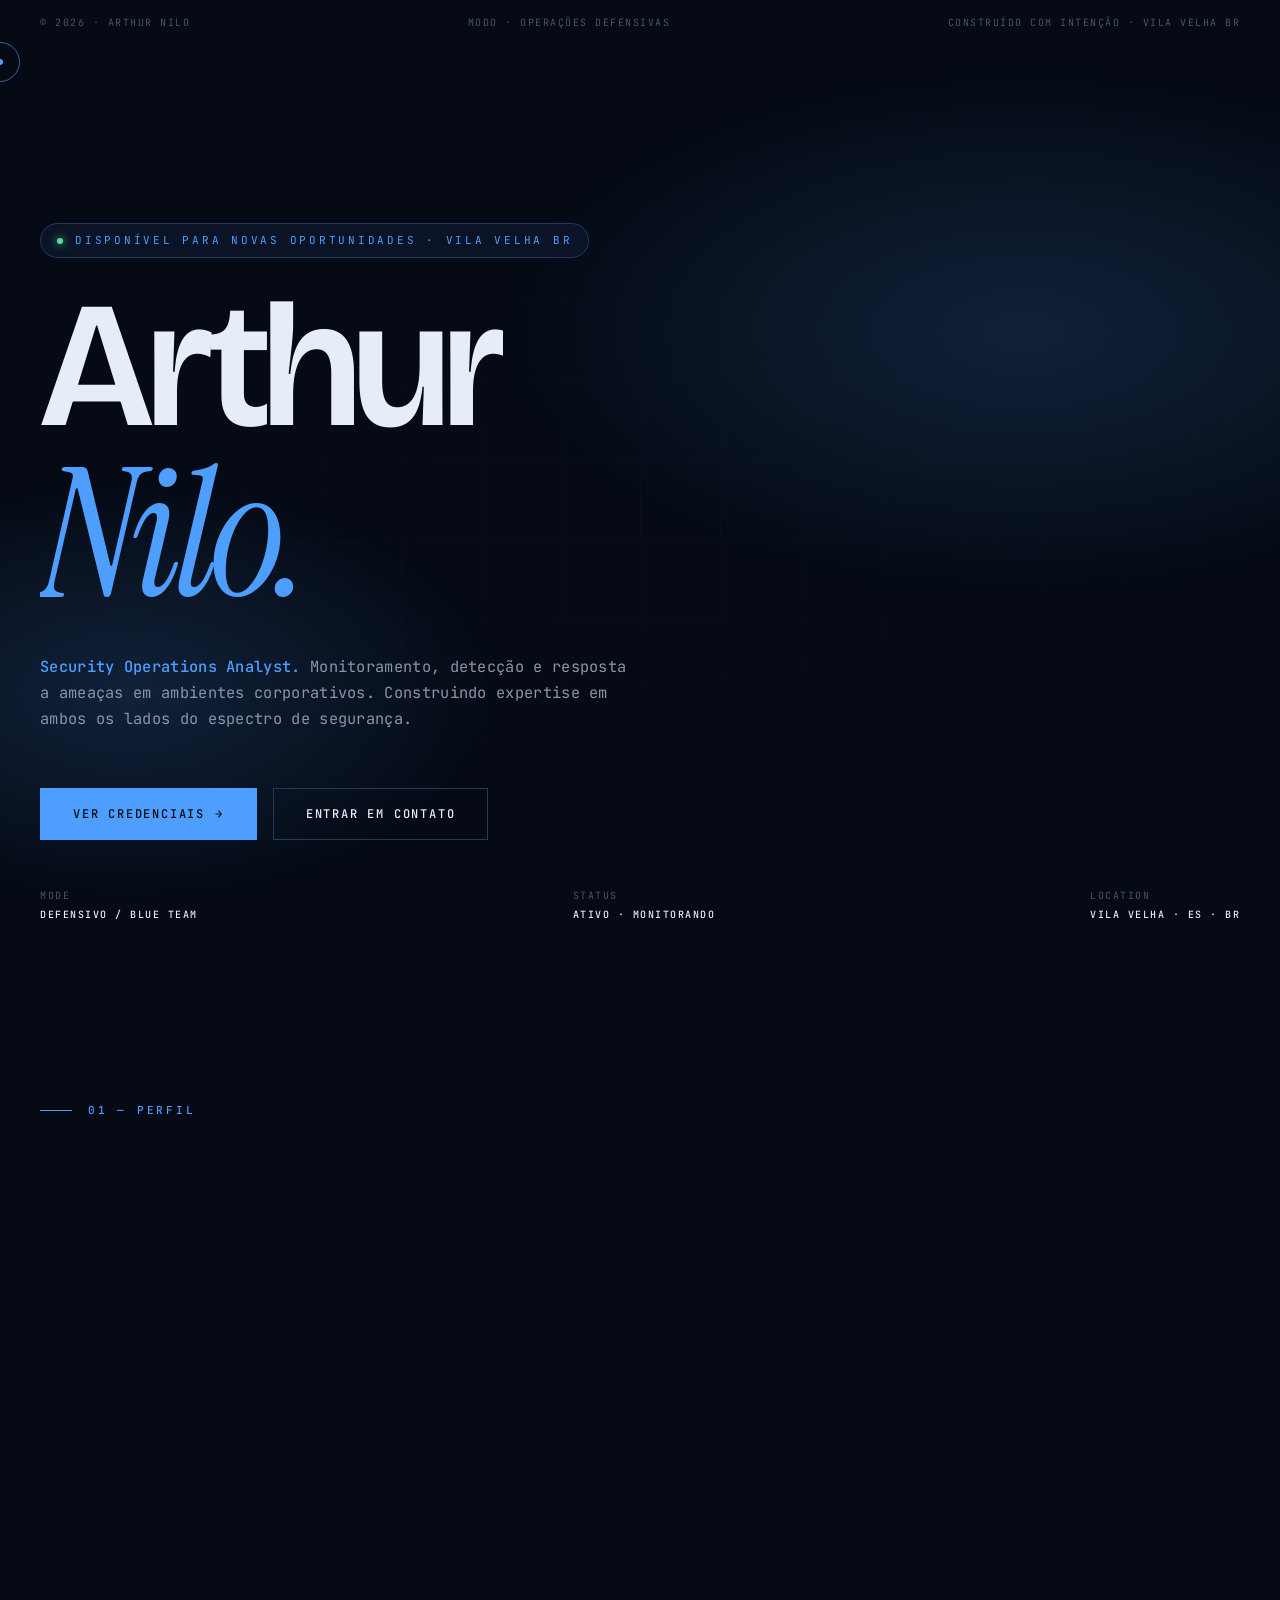
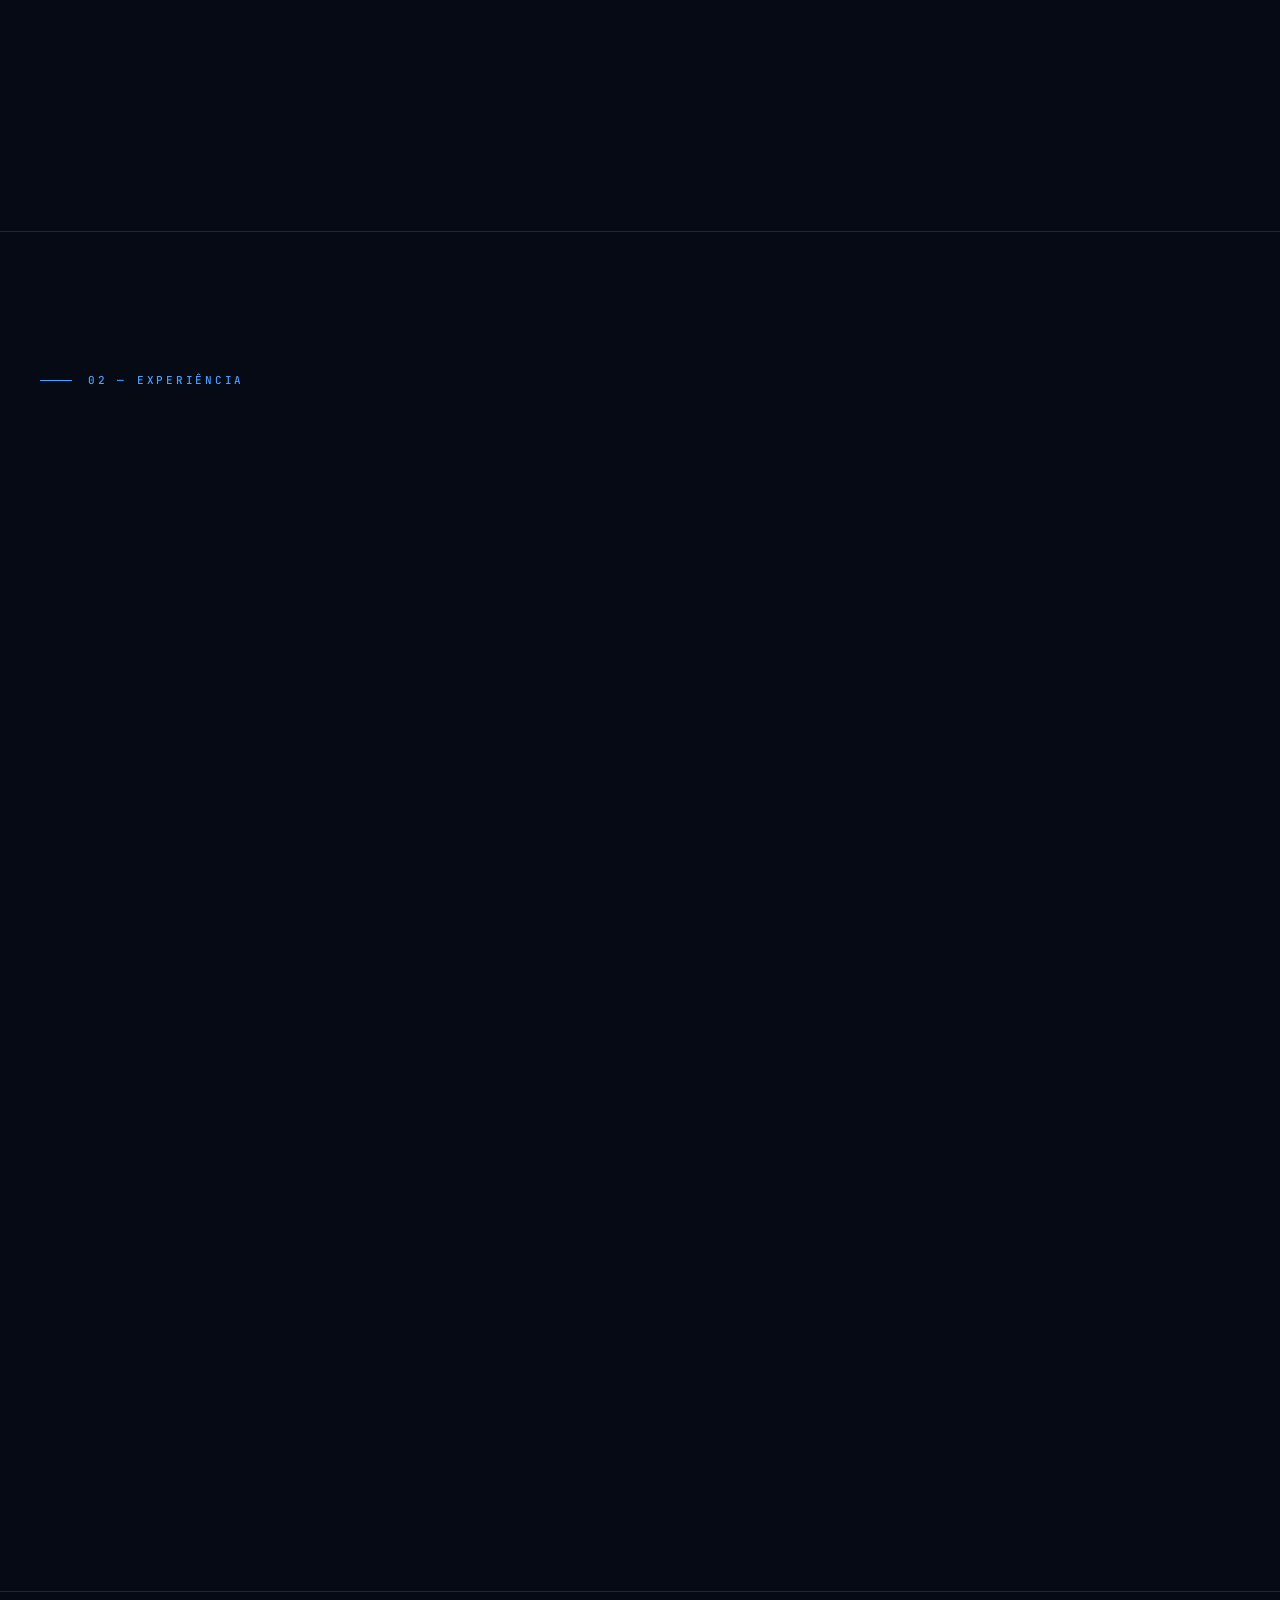
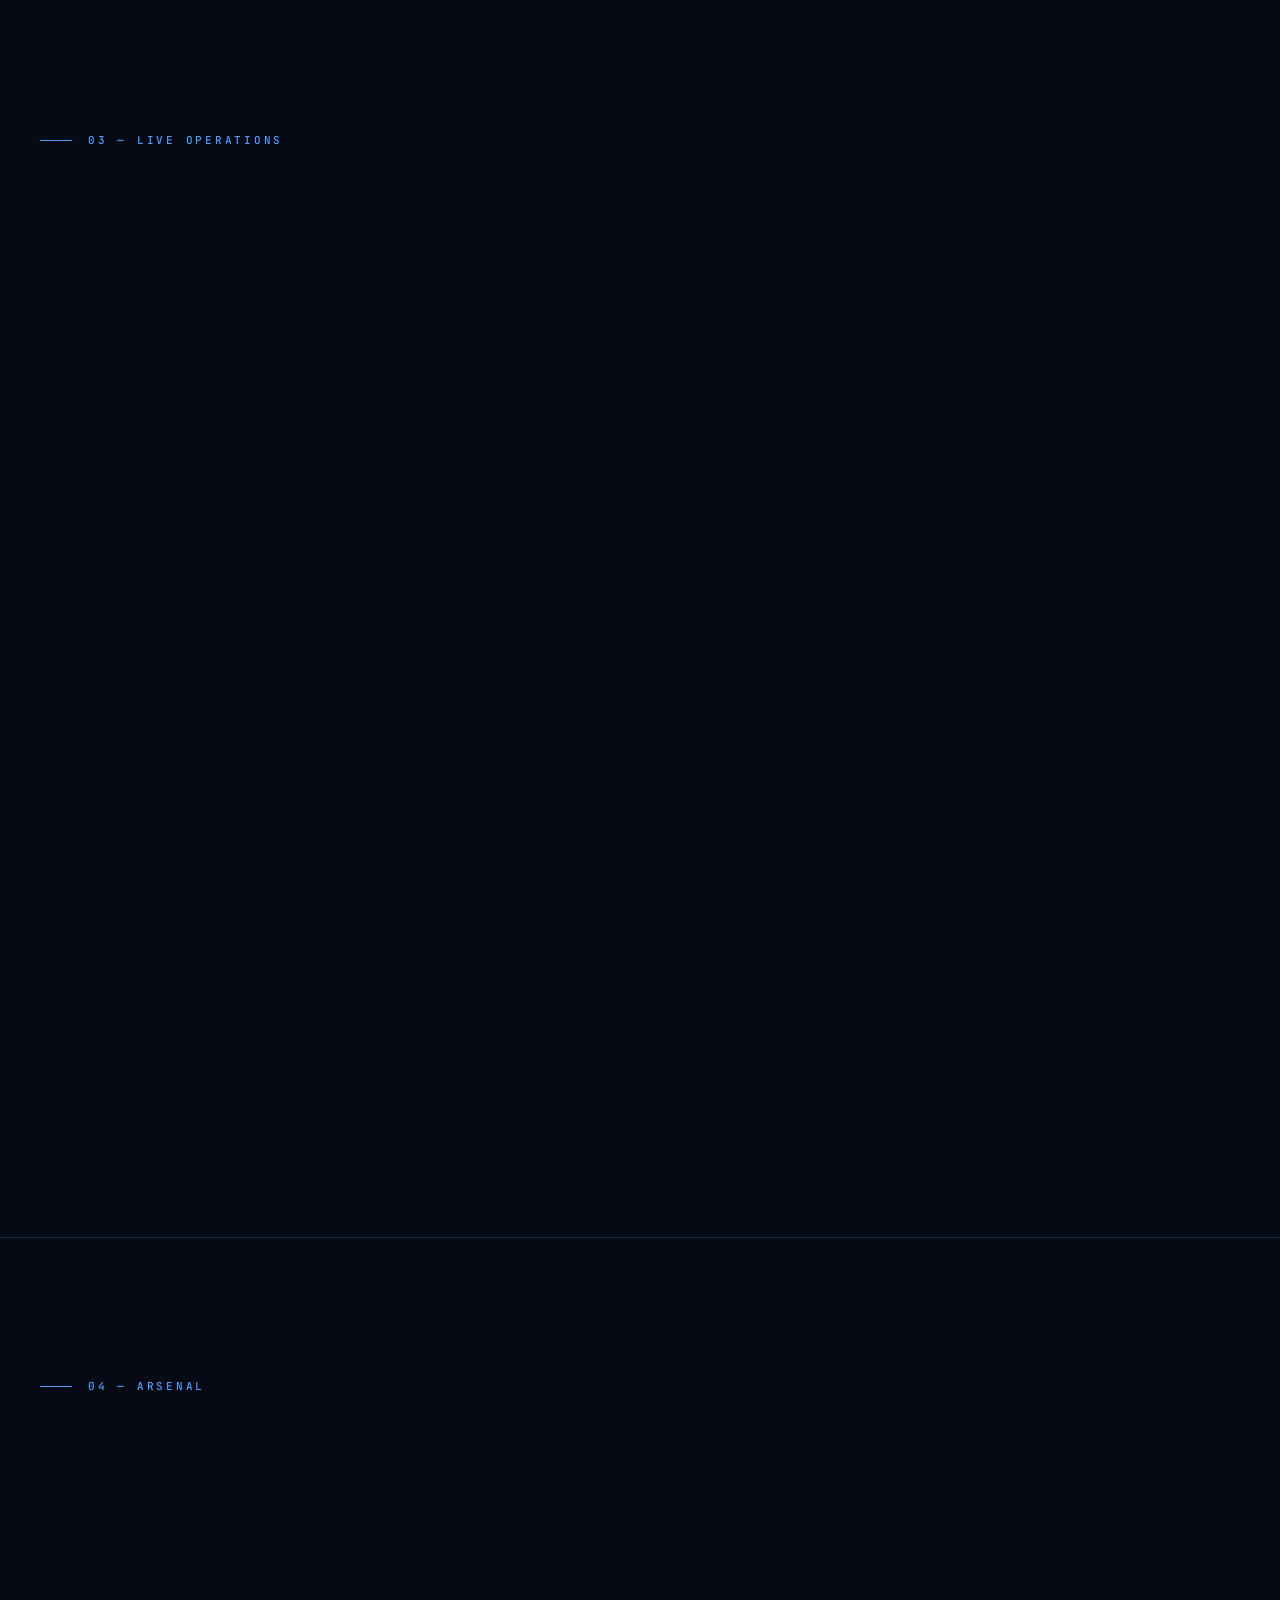
==== commit 49059d5a: "Update index.html" ====
--- a/index.html
+++ b/index.html
@@ -667,11 +667,11 @@
       </h2>
     </div>
     <div class="about-details reveal reveal-delay-1">
-      <p data-i18n="about-p1">Profissional de TI com base sólida em infraestrutura e foco crescente em Security Operations. Atuo com monitoramento, análise de logs, detecção de ameaças e desenvolvimento seguro.</p>
-      <p data-i18n="about-p2">O caminho que escolhi vai além de uma função única: começo pelo Blue Team — onde o mercado tem maior demanda — mas mantenho prática contínua em pentest e análise ofensiva. O objetivo é Purple Team: profissional completo que entende detecção e exploração com profundidade real.</p>
+      <p data-i18n="about-p1">Profissional de TI com mais de 3 anos de experiência abrangendo desenvolvimento full-stack e infraestrutura, em transição para Security Operations. Atuo com administração de servidores Linux/Windows, gerenciamento de redes e implementação progressiva de práticas de segurança defensiva e ofensiva.</p>
+      <p data-i18n="about-p2">Meu diferencial está na combinação rara entre background sólido de desenvolvimento — Python, JavaScript, REST APIs, JWT, secure development — e a vivência atual em infra/segurança. Isso me permite enxergar vulnerabilidades de aplicação onde quem só faz infra não vê, e vice-versa. O objetivo é Purple Team: profissional completo que entende detecção, exploração e o ciclo de desenvolvimento seguro.</p>
       <div class="about-stats">
         <div class="stat">
-          <div class="stat-num" data-count="3">0</div>
+          <div class="stat-num" data-count="3" data-suffix="+">0</div>
           <div class="stat-label" data-i18n="stat-1">Anos em TI</div>
         </div>
         <div class="stat">
@@ -695,19 +695,55 @@
     <div class="exp-item">
       <div class="exp-period">
         <span class="current" data-i18n="exp-current">ATUAL</span>
-        <span data-i18n="exp-1-period">2023 — Presente</span>
+        <span data-i18n="exp-1-period">Mar 2026 — Presente</span>
       </div>
       <div class="exp-content">
-        <h3 data-i18n="exp-1-title">Analista de <em>Infraestrutura</em></h3>
-        <div class="exp-company" data-i18n="exp-1-company">Empresa privada · Vila Velha, ES</div>
-        <p data-i18n="exp-1-desc">Atuação em infraestrutura de TI com foco crescente em segurança. Responsável por administração de servidores, gerenciamento de rede e implementação progressiva de práticas de segurança ofensiva e defensiva no ambiente corporativo.</p>
+        <h3 data-i18n="exp-1-title">IT Infrastructure <em>Assistant</em></h3>
+        <div class="exp-company" data-i18n="exp-1-company">Marca Ambiental · Vila Velha, ES</div>
+        <p data-i18n="exp-1-desc">Administração de servidores Linux e Windows, gerenciamento de rede corporativa, identificação e documentação de vulnerabilidades em ambientes autorizados, automação com Python e Bash, e suporte a processos de resposta a incidentes alinhados com práticas de segurança.</p>
         <div class="exp-tags">
           <span class="exp-tag">Linux</span>
           <span class="exp-tag">Windows Server</span>
           <span class="exp-tag" data-i18n="exp-1-tag1">Redes</span>
-          <span class="exp-tag" data-i18n="exp-1-tag2">Segurança</span>
+          <span class="exp-tag" data-i18n="exp-1-tag2">Hardening</span>
           <span class="exp-tag" data-i18n="exp-1-tag3">Pentest Interno</span>
-          <span class="exp-tag" data-i18n="exp-1-tag4">Hardening</span>
+          <span class="exp-tag">Python</span>
+        </div>
+      </div>
+    </div>
+
+    <div class="exp-item">
+      <div class="exp-period">
+        <span data-i18n="exp-2-period">Set 2025 — Mar 2026</span>
+      </div>
+      <div class="exp-content">
+        <h3 data-i18n="exp-2-title">IT Infrastructure &amp; Security <em>Intern</em></h3>
+        <div class="exp-company" data-i18n="exp-2-company">Prefeitura de Vila Velha · ES</div>
+        <p data-i18n="exp-2-desc">Suporte a ambientes Linux e Windows servindo múltiplos departamentos municipais. Auxílio em gerenciamento de Active Directory (provisionamento de usuários, permissões, políticas), monitoramento de sistemas e rede, troubleshooting, automação com Python e práticas de hardening.</p>
+        <div class="exp-tags">
+          <span class="exp-tag">Active Directory</span>
+          <span class="exp-tag" data-i18n="exp-2-tag1">Monitoramento</span>
+          <span class="exp-tag" data-i18n="exp-2-tag2">Resposta a Incidentes</span>
+          <span class="exp-tag">Python</span>
+          <span class="exp-tag" data-i18n="exp-2-tag3">Hardening</span>
+        </div>
+      </div>
+    </div>
+
+    <div class="exp-item">
+      <div class="exp-period">
+        <span data-i18n="exp-3-period">Antes de 2025</span>
+      </div>
+      <div class="exp-content">
+        <h3 data-i18n="exp-3-title">Full-Stack <em>Developer</em></h3>
+        <div class="exp-company" data-i18n="exp-3-company" data-i18n-html="true">Projetos &amp; experiência prévia</div>
+        <p data-i18n="exp-3-desc">Background em desenvolvimento full-stack com Python, JavaScript, HTML/CSS e desenvolvimento seguro (JWT, hashing, autenticação). Experiência que hoje fundamenta minha abordagem em segurança de aplicações e DevSecOps.</p>
+        <div class="exp-tags">
+          <span class="exp-tag">Python</span>
+          <span class="exp-tag">JavaScript</span>
+          <span class="exp-tag">REST APIs</span>
+          <span class="exp-tag">JWT</span>
+          <span class="exp-tag" data-i18n="exp-3-tag1">Secure Development</span>
         </div>
       </div>
     </div>
@@ -1088,9 +1124,13 @@
   <div class="edu-grid reveal">
     <div class="edu-card">
       <div class="edu-card-label" data-i18n="edu-card-label-1">▸ Formação Acadêmica</div>
-      <div class="edu-degree" data-i18n="edu-degree">Bacharelado em<br><em>Sistemas de Informação</em></div>
-      <div class="edu-school" data-i18n="edu-school">Universidade Vila Velha · UVV</div>
-      <div class="edu-period"><span data-i18n="edu-status">EM ANDAMENTO</span></div>
+      <div class="edu-degree" data-i18n="edu-degree-1">Bacharelado em<br><em>Sistemas de Informação</em></div>
+      <div class="edu-school" data-i18n="edu-school-1">Universidade Vila Velha · UVV · 2024–2027</div>
+      <div style="height:16px"></div>
+      <div class="edu-degree" style="font-size:24px" data-i18n="edu-degree-2">Tecnólogo em<br><em>Defesa Cibernética</em></div>
+      <div class="edu-school" data-i18n="edu-school-2">Estácio · 2024–2027</div>
+      <div style="height:12px"></div>
+      <div class="edu-period"><span data-i18n="edu-status">CURSANDO EM PARALELO</span></div>
     </div>
     <div class="edu-card">
       <div class="edu-card-label" data-i18n="edu-card-label-2">▸ Idiomas</div>
@@ -1133,7 +1173,7 @@
     </a>
     <a href="https://github.com/arthurnilo" target="_blank" class="btn btn-secondary">GitHub</a>
     <a href="mailto:tassis.arthur@gmail.com" class="btn btn-secondary">Email</a>
-    <a href="#" class="btn btn-secondary" data-i18n="CV - Arthur Nilo">Baixar CV</a>
+    <a href="#" class="btn btn-secondary" data-i18n="contact-cv">Baixar CV</a>
   </div>
 </section>
 
@@ -1156,15 +1196,25 @@
     'meta-mode-blue': 'DEFENSIVO / BLUE TEAM','meta-mode-red': 'OFENSIVO / RED TEAM',
     'about-label': '01 — Perfil',
     'about-philo': 'Boas defesas nascem de quem entende como o <em>ataque</em> acontece. Construo expertise dos <em>dois lados</em> do tabuleiro.',
-    'about-p1': 'Profissional de TI com base sólida em infraestrutura e foco crescente em Security Operations. Atuo com monitoramento, análise de logs, detecção de ameaças e desenvolvimento seguro.',
-    'about-p2': 'O caminho que escolhi vai além de uma função única: começo pelo Blue Team — onde o mercado tem maior demanda — mas mantenho prática contínua em pentest e análise ofensiva. O objetivo é Purple Team: profissional completo que entende detecção e exploração com profundidade real.',
+    'about-p1': 'Profissional de TI com mais de 3 anos de experiência abrangendo desenvolvimento full-stack e infraestrutura, em transição para Security Operations. Atuo com administração de servidores Linux/Windows, gerenciamento de redes e implementação progressiva de práticas de segurança defensiva e ofensiva.',
+    'about-p2': 'Meu diferencial está na combinação rara entre background sólido de desenvolvimento — Python, JavaScript, REST APIs, JWT, secure development — e a vivência atual em infra/segurança. Isso me permite enxergar vulnerabilidades de aplicação onde quem só faz infra não vê, e vice-versa. O objetivo é Purple Team: profissional completo que entende detecção, exploração e o ciclo de desenvolvimento seguro.',
     'stat-1': 'Anos em TI','stat-2': 'Certificações ativas','stat-3': 'Labs concluídos',
     'exp-label': '02 — Experiência','exp-title': 'Experiência<br><em>Profissional.</em>',
-    'exp-current': 'ATUAL','exp-1-period': '2023 — Presente',
-    'exp-1-title': 'Analista de <em>Infraestrutura</em>',
-    'exp-1-company': 'Empresa privada · Vila Velha, ES',
-    'exp-1-desc': 'Atuação em infraestrutura de TI com foco crescente em segurança. Responsável por administração de servidores, gerenciamento de rede e implementação progressiva de práticas de segurança ofensiva e defensiva no ambiente corporativo.',
-    'exp-1-tag1': 'Redes','exp-1-tag2': 'Segurança','exp-1-tag3': 'Pentest Interno','exp-1-tag4': 'Hardening',
+    'exp-current': 'ATUAL','exp-1-period': 'Mar 2026 — Presente',
+    'exp-1-title': 'IT Infrastructure <em>Assistant</em>',
+    'exp-1-company': 'Marca Ambiental · Vila Velha, ES',
+    'exp-1-desc': 'Administração de servidores Linux e Windows, gerenciamento de rede corporativa, identificação e documentação de vulnerabilidades em ambientes autorizados, automação com Python e Bash, e suporte a processos de resposta a incidentes alinhados com práticas de segurança.',
+    'exp-1-tag1': 'Redes','exp-1-tag2': 'Hardening','exp-1-tag3': 'Pentest Interno',
+    'exp-2-period': 'Set 2025 — Mar 2026',
+    'exp-2-title': 'IT Infrastructure & Security <em>Intern</em>',
+    'exp-2-company': 'Prefeitura de Vila Velha · ES',
+    'exp-2-desc': 'Suporte a ambientes Linux e Windows servindo múltiplos departamentos municipais. Auxílio em gerenciamento de Active Directory (provisionamento de usuários, permissões, políticas), monitoramento de sistemas e rede, troubleshooting, automação com Python e práticas de hardening.',
+    'exp-2-tag1': 'Monitoramento','exp-2-tag2': 'Resposta a Incidentes','exp-2-tag3': 'Hardening',
+    'exp-3-period': 'Antes de 2025',
+    'exp-3-title': 'Full-Stack <em>Developer</em>',
+    'exp-3-company': 'Projetos & experiência prévia',
+    'exp-3-desc': 'Background em desenvolvimento full-stack com Python, JavaScript, HTML/CSS e desenvolvimento seguro (JWT, hashing, autenticação). Experiência que hoje fundamenta minha abordagem em segurança de aplicações e DevSecOps.',
+    'exp-3-tag1': 'Secure Development',
     'ops-label': '03 — Live Operations','ops-title': 'Security <em>Operations</em><br>Center.',
     'live-badge': 'Simulação · Ao Vivo',
     'ops-intro': 'Demonstração ao vivo do tipo de monitoramento e análise que executo no dia a dia. Alertas simulados baseados em cenários reais de SOC.',
@@ -1208,7 +1258,11 @@
     'cert-p-2-desc': 'Blue Team Level 1 · Certificação prática para SOC analyst','cert-p-2-date': 'Planejada · 2026',
     'cert-p-3-desc': 'Junior Penetration Tester · Transição para Red Team','cert-p-3-date': 'Planejada · 2027',
     'edu-label': '08 — Educação & Idiomas','edu-card-label-1': '▸ Formação Acadêmica','edu-card-label-2': '▸ Idiomas',
-    'edu-degree': 'Bacharelado em<br><em>Sistemas de Informação</em>','edu-school': 'Universidade Vila Velha · UVV','edu-status': 'EM ANDAMENTO',
+    'edu-degree-1': 'Bacharelado em<br><em>Sistemas de Informação</em>',
+    'edu-school-1': 'Universidade Vila Velha · UVV · 2024–2027',
+    'edu-degree-2': 'Tecnólogo em<br><em>Defesa Cibernética</em>',
+    'edu-school-2': 'Estácio · 2024–2027',
+    'edu-status': 'CURSANDO EM PARALELO',
     'lang-1': 'Português','lang-1-level': 'NATIVO','lang-2': 'Inglês','lang-2-level': 'AVANÇADO · LEITURA E ESCRITA','lang-3': 'Espanhol','lang-3-level': 'BÁSICO',
     'contact-tag': 'Aberto a oportunidades · Disponível imediatamente','contact-title': 'Vamos<br><em>conversar?</em>',
     'contact-desc': 'Aberto a oportunidades em SOC, monitoramento de segurança e projetos de pentest. Vila Velha · ES · Trabalho remoto, híbrido ou presencial.',
@@ -1227,15 +1281,25 @@
     'meta-mode-blue': 'DEFENSIVE / BLUE TEAM','meta-mode-red': 'OFFENSIVE / RED TEAM',
     'about-label': '01 — Profile',
     'about-philo': 'Strong defenses are built by those who understand how <em>attacks</em> happen. Building expertise on <em>both sides</em> of the board.',
-    'about-p1': 'IT professional with solid infrastructure foundation and growing focus on Security Operations. I work with monitoring, log analysis, threat detection, and secure development.',
-    'about-p2': 'My path goes beyond a single role: starting with Blue Team — where the market has greatest demand — while maintaining continuous practice in pentesting and offensive analysis. The goal is Purple Team: a complete professional who understands detection and exploitation with real depth.',
+    'about-p1': 'IT professional with 3+ years of experience spanning full-stack development and infrastructure, now transitioning into Security Operations. Currently working with Linux/Windows server administration, network management, and progressive implementation of defensive and offensive security practices.',
+    'about-p2': 'My differential lies in the rare combination of solid development background — Python, JavaScript, REST APIs, JWT, secure development — and current hands-on experience in infrastructure and security. This allows me to spot application vulnerabilities that pure infra professionals miss, and vice versa. The goal is Purple Team: a complete professional who understands detection, exploitation, and the secure development lifecycle.',
     'stat-1': 'Years in IT','stat-2': 'Active certifications','stat-3': 'Labs completed',
     'exp-label': '02 — Experience','exp-title': 'Professional<br><em>Experience.</em>',
-    'exp-current': 'CURRENT','exp-1-period': '2023 — Present',
-    'exp-1-title': 'Infrastructure <em>Analyst</em>',
-    'exp-1-company': 'Private company · Vila Velha, BR',
-    'exp-1-desc': 'IT infrastructure operations with growing security focus. Responsible for server administration, network management, and progressive implementation of offensive and defensive security practices in the corporate environment.',
-    'exp-1-tag1': 'Networking','exp-1-tag2': 'Security','exp-1-tag3': 'Internal Pentest','exp-1-tag4': 'Hardening',
+    'exp-current': 'CURRENT','exp-1-period': 'Mar 2026 — Present',
+    'exp-1-title': 'IT Infrastructure <em>Assistant</em>',
+    'exp-1-company': 'Marca Ambiental · Vila Velha, BR',
+    'exp-1-desc': 'Linux and Windows server administration, corporate network management, identification and documentation of vulnerabilities in authorized environments, Python and Bash automation, and support for incident response processes aligned with security best practices.',
+    'exp-1-tag1': 'Networking','exp-1-tag2': 'Hardening','exp-1-tag3': 'Internal Pentest',
+    'exp-2-period': 'Sep 2025 — Mar 2026',
+    'exp-2-title': 'IT Infrastructure & Security <em>Intern</em>',
+    'exp-2-company': 'Vila Velha City Hall · Brazil',
+    'exp-2-desc': 'Support for Linux and Windows environments serving multiple municipal departments. Active Directory management (user provisioning, permissions, policies), system and network monitoring, troubleshooting, Python automation, and hardening practices.',
+    'exp-2-tag1': 'Monitoring','exp-2-tag2': 'Incident Response','exp-2-tag3': 'Hardening',
+    'exp-3-period': 'Before 2025',
+    'exp-3-title': 'Full-Stack <em>Developer</em>',
+    'exp-3-company': 'Projects & prior experience',
+    'exp-3-desc': 'Full-stack development background with Python, JavaScript, HTML/CSS, and secure development practices (JWT, hashing, authentication). Experience that today grounds my approach to application security and DevSecOps.',
+    'exp-3-tag1': 'Secure Development',
     'ops-label': '03 — Live Operations','ops-title': 'Security <em>Operations</em><br>Center.',
     'live-badge': 'Simulation · Live',
     'ops-intro': 'Live demonstration of the kind of monitoring and analysis I perform daily. Simulated alerts based on real SOC scenarios.',
@@ -1279,7 +1343,11 @@
     'cert-p-2-desc': 'Blue Team Level 1 · Practical SOC analyst certification','cert-p-2-date': 'Planned · 2026',
     'cert-p-3-desc': 'Junior Penetration Tester · Transition to Red Team','cert-p-3-date': 'Planned · 2027',
     'edu-label': '08 — Education & Languages','edu-card-label-1': '▸ Academic Education','edu-card-label-2': '▸ Languages',
-    'edu-degree': 'B.Sc. in<br><em>Information Systems</em>','edu-school': 'Universidade Vila Velha · UVV','edu-status': 'IN PROGRESS',
+    'edu-degree-1': 'B.Sc. in<br><em>Information Systems</em>',
+    'edu-school-1': 'Universidade Vila Velha · UVV · 2024–2027',
+    'edu-degree-2': 'Tech. Degree in<br><em>Cyber Defense</em>',
+    'edu-school-2': 'Estácio · 2024–2027',
+    'edu-status': 'STUDYING IN PARALLEL',
     'lang-1': 'Portuguese','lang-1-level': 'NATIVE','lang-2': 'English','lang-2-level': 'ADVANCED · READING & WRITING','lang-3': 'Spanish','lang-3-level': 'BASIC',
     'contact-tag': 'Open to opportunities · Available immediately','contact-title': "Let\u2019s<br><em>talk?</em>",
     'contact-desc': 'Open to opportunities in SOC, security monitoring, and pentest projects. Vila Velha · ES · Remote, hybrid, or on-site work.',
@@ -1488,4 +1556,1562 @@
 </script>
 
 </body>
+</html><!DOCTYPE html>
+<html lang="pt-BR">
+<head>
+<meta charset="UTF-8">
+<meta name="viewport" content="width=device-width, initial-scale=1.0">
+<title>Arthur Nilo — Security Operations</title>
+<meta name="description" content="SOC Analyst & Security Researcher. Defending and breaking systems.">
+<link rel="preconnect" href="https://fonts.googleapis.com">
+<link rel="preconnect" href="https://fonts.gstatic.com" crossorigin>
+<link href="https://fonts.googleapis.com/css2?family=Bricolage+Grotesque:opsz,wght@12..96,300..800&family=Instrument+Serif:ital@0;1&family=JetBrains+Mono:wght@300;400;500;700&display=swap" rel="stylesheet">
+
+<style>
+:root {
+  --bg: #050a14; --bg-deep: #020509; --surface: #0a1426; --surface-2: #0f1d36;
+  --border: #1a2a44; --border-strong: #243a5e;
+  --accent: #4d9eff; --accent-2: #00d4ff; --accent-glow: rgba(77, 158, 255, 0.4);
+  --text: #e6edf7; --text-dim: #8995a8; --text-faint: #4a5468;
+  --critical: #ff4757; --high: #ff8c42; --medium: #ffd166; --info: #5cdb95;
+  --display: 'Bricolage Grotesque', sans-serif;
+  --serif: 'Instrument Serif', serif;
+  --mono: 'JetBrains Mono', monospace;
+}
+[data-team="red"] {
+  --bg: #0a0507; --bg-deep: #050203; --surface: #1a0a0e; --surface-2: #2a1014;
+  --border: #361418; --border-strong: #4d1f25;
+  --accent: #ff3b4a; --accent-2: #ff7a3b; --accent-glow: rgba(255, 59, 74, 0.4);
+  --text: #f7e8ea; --text-dim: #a89095; --text-faint: #684a4e;
+}
+*, *::before, *::after { box-sizing: border-box; margin: 0; padding: 0; }
+html { scroll-behavior: smooth; }
+body {
+  background: var(--bg); color: var(--text); font-family: var(--display);
+  overflow-x: hidden; cursor: none;
+  transition: background 0.8s cubic-bezier(0.65, 0, 0.35, 1), color 0.8s;
+  font-feature-settings: 'ss01', 'ss02';
+  -webkit-font-smoothing: antialiased; line-height: 1.5;
+}
+@media (max-width: 768px) { body { cursor: auto; } }
+::selection { background: var(--accent); color: var(--bg); }
+body::before {
+  content: ''; position: fixed; inset: 0;
+  background-image: url("data:image/svg+xml,%3Csvg viewBox='0 0 200 200' xmlns='http://www.w3.org/2000/svg'%3E%3Cfilter id='n'%3E%3CfeTurbulence type='fractalNoise' baseFrequency='0.85' numOctaves='3'/%3E%3C/filter%3E%3Crect width='100%25' height='100%25' filter='url(%23n)' opacity='0.5'/%3E%3C/svg%3E");
+  opacity: 0.05; pointer-events: none; z-index: 9996; mix-blend-mode: overlay;
+}
+.cursor-dot, .cursor-ring { position: fixed; pointer-events: none; border-radius: 50%; transform: translate(-50%, -50%); }
+.cursor-dot { width: 6px; height: 6px; background: var(--accent); z-index: 9999; transition: width 0.2s, height 0.2s, background-color 0.4s; mix-blend-mode: screen; }
+.cursor-ring { width: 40px; height: 40px; border: 1px solid var(--accent); z-index: 9998; transition: width 0.25s, height 0.25s, opacity 0.25s, border-color 0.4s; opacity: 0.6; }
+@media (max-width: 768px) { .cursor-dot, .cursor-ring { display: none; } }
+
+nav {
+  position: fixed; top: 0; left: 0; right: 0; z-index: 100;
+  padding: 22px 40px; display: flex; justify-content: space-between; align-items: center;
+  transition: background 0.3s, backdrop-filter 0.3s, border-color 0.3s;
+  border-bottom: 1px solid transparent; gap: 16px;
+}
+nav.scrolled { background: rgba(5, 10, 20, 0.7); backdrop-filter: blur(16px); border-color: var(--border); }
+[data-team="red"] nav.scrolled { background: rgba(10, 5, 7, 0.7); }
+.logo {
+  font-family: var(--mono); font-size: 13px; letter-spacing: 0.15em;
+  color: var(--text); text-decoration: none; font-weight: 500;
+  display: flex; align-items: center; gap: 10px; flex-shrink: 0;
+}
+.logo::before {
+  content: ''; width: 8px; height: 8px; background: var(--accent); border-radius: 50%;
+  box-shadow: 0 0 12px var(--accent-glow); animation: pulse 2s ease-in-out infinite;
+}
+@keyframes pulse {
+  0%, 100% { opacity: 1; transform: scale(1); }
+  50% { opacity: 0.5; transform: scale(0.8); }
+}
+.nav-center { display: flex; gap: 32px; list-style: none; }
+.nav-center a {
+  font-family: var(--mono); font-size: 11px; color: var(--text-dim);
+  text-decoration: none; letter-spacing: 0.12em; text-transform: uppercase;
+  transition: color 0.2s; position: relative;
+}
+.nav-center a:hover { color: var(--text); }
+.nav-center a::after {
+  content: ''; position: absolute; bottom: -6px; left: 0;
+  width: 0; height: 1px; background: var(--accent); transition: width 0.3s;
+}
+.nav-center a:hover::after { width: 100%; }
+.nav-right { display: flex; gap: 12px; align-items: center; flex-shrink: 0; }
+.team-toggle {
+  position: relative; background: var(--surface); border: 1px solid var(--border);
+  padding: 4px; display: flex; border-radius: 100px; cursor: none;
+}
+.team-toggle button {
+  font-family: var(--mono); font-size: 10px; letter-spacing: 0.15em; text-transform: uppercase;
+  padding: 8px 18px; border: none; background: transparent; color: var(--text-dim);
+  cursor: none; position: relative; z-index: 2; transition: color 0.3s; border-radius: 100px;
+}
+.team-toggle button.active { color: #fff; }
+.toggle-slider {
+  position: absolute; top: 4px; bottom: 4px; width: calc(50% - 4px);
+  background: var(--accent); border-radius: 100px;
+  transition: left 0.45s cubic-bezier(0.65, 0, 0.35, 1), background 0.4s;
+  box-shadow: 0 0 24px var(--accent-glow); z-index: 1;
+}
+[data-team="blue"] .toggle-slider { left: 4px; }
+[data-team="red"] .toggle-slider { left: calc(50% + 0px); }
+.lang-toggle {
+  display: flex; border: 1px solid var(--border); border-radius: 100px;
+  background: var(--surface); overflow: hidden;
+}
+.lang-toggle button {
+  font-family: var(--mono); font-size: 10px; letter-spacing: 0.12em;
+  padding: 8px 12px; border: none; background: transparent; color: var(--text-dim);
+  cursor: none; transition: color 0.2s, background 0.2s;
+}
+.lang-toggle button.active { color: var(--bg); background: var(--accent); }
+
+.hero {
+  min-height: 100vh; display: flex; flex-direction: column; justify-content: center;
+  padding: 120px 40px 80px; position: relative; overflow: hidden;
+}
+.hero-bg { position: absolute; inset: 0; z-index: 0; pointer-events: none; }
+.hero-bg::before {
+  content: ''; position: absolute; inset: 0;
+  background:
+    radial-gradient(ellipse 70% 50% at 80% 30%, var(--accent-glow) 0%, transparent 60%),
+    radial-gradient(ellipse 50% 40% at 10% 70%, var(--accent-glow) 0%, transparent 60%);
+  opacity: 0.4; transition: opacity 0.8s;
+}
+.hero-grid {
+  position: absolute; inset: 0;
+  background-image: linear-gradient(var(--border) 1px, transparent 1px), linear-gradient(90deg, var(--border) 1px, transparent 1px);
+  background-size: 80px 80px; opacity: 0.15;
+  mask-image: radial-gradient(ellipse 80% 60% at 50% 50%, black 0%, transparent 70%);
+  -webkit-mask-image: radial-gradient(ellipse 80% 60% at 50% 50%, black 0%, transparent 70%);
+}
+.hero-line {
+  position: absolute; background: linear-gradient(90deg, transparent, var(--accent), transparent);
+  height: 1px; width: 200px; opacity: 0; animation: scan 4s linear infinite;
+}
+.hero-line:nth-child(2) { top: 30%; animation-delay: 0s; }
+.hero-line:nth-child(3) { top: 65%; animation-delay: 2s; }
+@keyframes scan {
+  0% { left: -200px; opacity: 0; }
+  20% { opacity: 0.8; }
+  80% { opacity: 0.8; }
+  100% { left: 100%; opacity: 0; }
+}
+.hero-content { position: relative; z-index: 2; max-width: 1400px; margin: 0 auto; width: 100%; }
+.hero-tag {
+  display: inline-flex; align-items: center; gap: 12px;
+  font-family: var(--mono); font-size: 11px; color: var(--accent);
+  letter-spacing: 0.25em; text-transform: uppercase; margin-bottom: 32px;
+  padding: 8px 16px; border: 1px solid var(--border-strong); border-radius: 100px;
+  background: var(--surface); opacity: 0;
+  animation: fadeUp 0.8s cubic-bezier(0.16, 1, 0.3, 1) 0.3s forwards;
+}
+.hero-tag::before {
+  content: ''; width: 6px; height: 6px; border-radius: 50%;
+  background: var(--info); box-shadow: 0 0 8px var(--info);
+  animation: pulse 2s ease-in-out infinite;
+}
+.hero-title {
+  font-family: var(--display); font-size: clamp(72px, 14vw, 220px);
+  font-weight: 600; line-height: 0.85; letter-spacing: -0.04em; margin-bottom: 24px;
+}
+.hero-title .word { display: inline-block; overflow: hidden; }
+.hero-title .word span {
+  display: inline-block; transform: translateY(110%);
+  animation: revealUp 1s cubic-bezier(0.16, 1, 0.3, 1) forwards;
+}
+.hero-title .word:nth-child(1) span { animation-delay: 0.5s; }
+.hero-title .word:nth-child(2) span { animation-delay: 0.65s; }
+.hero-title em { font-family: var(--serif); font-style: italic; font-weight: 400; color: var(--accent); }
+@keyframes revealUp { to { transform: translateY(0); } }
+.hero-subtitle {
+  font-family: var(--mono); font-size: clamp(13px, 1.2vw, 16px);
+  color: var(--text-dim); margin-bottom: 56px; max-width: 600px;
+  letter-spacing: 0.02em; line-height: 1.7; opacity: 0;
+  animation: fadeUp 0.8s cubic-bezier(0.16, 1, 0.3, 1) 1s forwards;
+}
+.hero-subtitle .role { color: var(--accent); font-weight: 500; transition: color 0.6s; }
+.hero-cta {
+  display: flex; gap: 16px; flex-wrap: wrap; opacity: 0;
+  animation: fadeUp 0.8s cubic-bezier(0.16, 1, 0.3, 1) 1.15s forwards;
+}
+.btn {
+  font-family: var(--mono); font-size: 12px; letter-spacing: 0.15em;
+  padding: 16px 32px; text-decoration: none; text-transform: uppercase;
+  transition: all 0.3s; cursor: none; border: 1px solid; position: relative;
+  overflow: hidden; font-weight: 500; display: inline-flex; align-items: center; gap: 10px;
+}
+.btn-primary { background: var(--accent); color: var(--bg); border-color: var(--accent); }
+.btn-primary::before {
+  content: ''; position: absolute; inset: 0; background: var(--text);
+  transform: translateY(100%);
+  transition: transform 0.4s cubic-bezier(0.65, 0, 0.35, 1); z-index: -1;
+}
+.btn-primary:hover { color: var(--bg); }
+.btn-primary:hover::before { transform: translateY(0); }
+.btn-secondary { background: transparent; color: var(--text); border-color: var(--border-strong); }
+.btn-secondary:hover { border-color: var(--accent); color: var(--accent); }
+.btn-arrow { transition: transform 0.3s; }
+.btn:hover .btn-arrow { transform: translateX(4px); }
+.hero-meta {
+  position: absolute; bottom: 40px; left: 40px; right: 40px;
+  display: flex; justify-content: space-between; align-items: flex-end;
+  font-family: var(--mono); font-size: 10px; color: var(--text-faint);
+  letter-spacing: 0.15em; text-transform: uppercase; opacity: 0;
+  animation: fadeUp 0.8s ease 1.4s forwards;
+}
+.hero-meta-item { display: flex; flex-direction: column; gap: 4px; }
+.hero-meta-item strong { color: var(--text); font-weight: 500; }
+@keyframes fadeUp {
+  from { opacity: 0; transform: translateY(20px); }
+  to { opacity: 1; transform: translateY(0); }
+}
+
+section { padding: 140px 40px; max-width: 1400px; margin: 0 auto; position: relative; }
+.section-label {
+  display: flex; align-items: center; gap: 16px;
+  font-family: var(--mono); font-size: 11px; color: var(--accent);
+  letter-spacing: 0.25em; text-transform: uppercase;
+  margin-bottom: 56px; font-weight: 500; transition: color 0.6s;
+}
+.section-label::before { content: ''; width: 32px; height: 1px; background: var(--accent); transition: background 0.6s; }
+.section-title {
+  font-family: var(--display); font-size: clamp(40px, 5.5vw, 84px);
+  font-weight: 600; line-height: 1; letter-spacing: -0.03em; margin-bottom: 32px;
+}
+.section-title em { font-family: var(--serif); font-style: italic; font-weight: 400; color: var(--accent); transition: color 0.6s; }
+.section-intro { font-size: 18px; color: var(--text-dim); max-width: 640px; line-height: 1.7; }
+
+.about-grid { display: grid; grid-template-columns: 1fr 1.2fr; gap: 80px; align-items: start; }
+.about-philosophy {
+  font-family: var(--display); font-size: clamp(28px, 3vw, 44px);
+  line-height: 1.2; letter-spacing: -0.02em; font-weight: 400;
+}
+.about-philosophy em { font-family: var(--serif); font-style: italic; color: var(--accent); font-weight: 400; transition: color 0.6s; }
+.about-details { font-size: 16px; color: var(--text-dim); line-height: 1.8; display: flex; flex-direction: column; gap: 20px; }
+.about-stats {
+  display: grid; grid-template-columns: repeat(3, 1fr); gap: 1px;
+  margin-top: 32px; background: var(--border); border: 1px solid var(--border);
+}
+.stat { background: var(--surface); padding: 28px 24px; transition: background 0.3s; }
+.stat:hover { background: var(--surface-2); }
+.stat-num {
+  font-family: var(--display); font-size: 40px; font-weight: 600;
+  color: var(--accent); line-height: 1; letter-spacing: -0.02em; transition: color 0.6s;
+}
+.stat-label {
+  font-family: var(--mono); font-size: 10px; color: var(--text-dim);
+  letter-spacing: 0.12em; text-transform: uppercase; margin-top: 12px;
+}
+
+.exp-section { border-top: 1px solid var(--border); }
+.exp-list { display: flex; flex-direction: column; }
+.exp-item {
+  display: grid; grid-template-columns: 200px 1fr; gap: 48px;
+  padding: 40px 0; border-bottom: 1px solid var(--border);
+}
+.exp-item:first-of-type { padding-top: 0; }
+.exp-item:last-of-type { border-bottom: none; }
+.exp-period {
+  font-family: var(--mono); font-size: 11px; color: var(--text-dim);
+  letter-spacing: 0.15em; text-transform: uppercase;
+  display: flex; flex-direction: column; gap: 6px;
+}
+.exp-period .current { color: var(--info); display: flex; align-items: center; gap: 6px; }
+.exp-period .current::before {
+  content: ''; width: 6px; height: 6px; border-radius: 50%;
+  background: var(--info); animation: pulse 2s ease-in-out infinite;
+}
+.exp-content h3 {
+  font-family: var(--display); font-size: 26px; font-weight: 600;
+  letter-spacing: -0.01em; margin-bottom: 6px;
+}
+.exp-content h3 em { font-family: var(--serif); font-style: italic; color: var(--accent); font-weight: 400; transition: color 0.6s; }
+.exp-company {
+  font-family: var(--mono); font-size: 11px; color: var(--text-dim);
+  letter-spacing: 0.1em; text-transform: uppercase; margin-bottom: 16px;
+}
+.exp-content p { font-size: 15px; color: var(--text-dim); line-height: 1.8; max-width: 720px; margin-bottom: 16px; }
+.exp-tags { display: flex; gap: 6px; flex-wrap: wrap; margin-top: 12px; }
+.exp-tag {
+  font-family: var(--mono); font-size: 10px; padding: 4px 10px;
+  background: var(--surface); border: 1px solid var(--border);
+  color: var(--text-dim); letter-spacing: 0.05em; border-radius: 2px;
+}
+
+.ops-section { border-top: 1px solid var(--border); }
+.ops-header { display: flex; justify-content: space-between; align-items: flex-end; margin-bottom: 48px; flex-wrap: wrap; gap: 24px; }
+.live-badge {
+  display: inline-flex; align-items: center; gap: 8px;
+  font-family: var(--mono); font-size: 10px; letter-spacing: 0.2em;
+  text-transform: uppercase; color: var(--info); padding: 6px 12px;
+  border: 1px solid var(--info); border-radius: 4px;
+  background: rgba(92, 219, 149, 0.05);
+}
+.live-badge::before {
+  content: ''; width: 6px; height: 6px; border-radius: 50%;
+  background: var(--info); animation: pulse 1.5s ease-in-out infinite;
+}
+.dashboard {
+  display: grid; grid-template-columns: 2fr 1fr; gap: 1px;
+  background: var(--border); border: 1px solid var(--border);
+  position: relative; min-height: 480px;
+}
+.dashboard-panel { background: var(--surface); padding: 28px; }
+.panel-header {
+  display: flex; justify-content: space-between; align-items: center;
+  margin-bottom: 24px; padding-bottom: 16px; border-bottom: 1px solid var(--border);
+}
+.panel-title {
+  font-family: var(--mono); font-size: 11px; color: var(--text);
+  letter-spacing: 0.15em; text-transform: uppercase; font-weight: 500;
+}
+.panel-meta { font-family: var(--mono); font-size: 10px; color: var(--text-faint); letter-spacing: 0.1em; }
+.alert-feed { display: flex; flex-direction: column; gap: 0; max-height: 380px; overflow: hidden; position: relative; }
+.alert-feed::after {
+  content: ''; position: absolute; bottom: 0; left: 0; right: 0;
+  height: 80px; background: linear-gradient(to top, var(--surface), transparent); pointer-events: none;
+}
+.alert {
+  display: grid; grid-template-columns: auto auto 1fr auto; gap: 16px;
+  padding: 14px 0; border-bottom: 1px dashed var(--border);
+  font-family: var(--mono); font-size: 12px; align-items: center;
+  animation: slideIn 0.5s cubic-bezier(0.16, 1, 0.3, 1);
+}
+@keyframes slideIn {
+  from { opacity: 0; transform: translateX(-20px); }
+  to { opacity: 1; transform: translateX(0); }
+}
+.alert-time { color: var(--text-faint); font-size: 10px; }
+.alert-sev {
+  font-size: 9px; padding: 3px 8px; letter-spacing: 0.1em; text-transform: uppercase;
+  font-weight: 700; border: 1px solid; border-radius: 2px; text-align: center; min-width: 64px;
+}
+.alert-sev.crit { color: var(--critical); border-color: var(--critical); background: rgba(255, 71, 87, 0.08); }
+.alert-sev.high { color: var(--high); border-color: var(--high); background: rgba(255, 140, 66, 0.08); }
+.alert-sev.med { color: var(--medium); border-color: var(--medium); background: rgba(255, 209, 102, 0.08); }
+.alert-sev.info { color: var(--info); border-color: var(--info); background: rgba(92, 219, 149, 0.08); }
+.alert-msg { color: var(--text); font-size: 12px; overflow: hidden; text-overflow: ellipsis; white-space: nowrap; }
+.alert-src { color: var(--text-faint); font-size: 10px; }
+.metrics { display: flex; flex-direction: column; gap: 24px; }
+.metric { display: flex; flex-direction: column; gap: 6px; }
+.metric-label { font-family: var(--mono); font-size: 9px; color: var(--text-faint); letter-spacing: 0.15em; text-transform: uppercase; }
+.metric-value { font-family: var(--display); font-size: 36px; font-weight: 600; letter-spacing: -0.02em; line-height: 1; }
+.metric-value.crit { color: var(--critical); }
+.metric-value.high { color: var(--high); }
+.metric-value.med { color: var(--medium); }
+.metric-value.info { color: var(--info); }
+.bar { height: 4px; background: var(--surface-2); border-radius: 2px; overflow: hidden; margin-top: 8px; }
+.bar-fill {
+  height: 100%; background: linear-gradient(90deg, var(--accent), var(--accent-2));
+  width: 0; transition: width 1.5s cubic-bezier(0.65, 0, 0.35, 1);
+}
+.mitre-tactics { display: flex; flex-direction: column; gap: 10px; margin-top: 8px; }
+.mitre-row {
+  display: flex; justify-content: space-between; align-items: center;
+  padding: 8px 0; border-bottom: 1px dashed var(--border);
+  font-family: var(--mono); font-size: 11px;
+}
+.mitre-name { color: var(--text); }
+.mitre-count { color: var(--accent); font-weight: 700; transition: color 0.6s; }
+
+.arsenal-section { border-top: 1px solid var(--border); }
+.arsenal-grid {
+  display: grid; grid-template-columns: repeat(auto-fit, minmax(260px, 1fr));
+  gap: 1px; background: var(--border); border: 1px solid var(--border);
+}
+.arsenal-card { background: var(--surface); padding: 32px; transition: background 0.3s; }
+.arsenal-card:hover { background: var(--surface-2); }
+.arsenal-card-num { font-family: var(--mono); font-size: 11px; color: var(--text-faint); letter-spacing: 0.15em; margin-bottom: 16px; }
+.arsenal-card-title {
+  font-family: var(--display); font-size: 22px; font-weight: 600;
+  letter-spacing: -0.01em; margin-bottom: 4px;
+}
+.arsenal-card-title em { font-family: var(--serif); font-style: italic; color: var(--accent); font-weight: 400; transition: color 0.6s; }
+.arsenal-card-sub {
+  font-family: var(--mono); font-size: 10px; color: var(--text-faint);
+  letter-spacing: 0.12em; text-transform: uppercase; margin-bottom: 24px;
+}
+.arsenal-tools { display: flex; flex-wrap: wrap; gap: 6px; }
+.tool-tag {
+  font-family: var(--mono); font-size: 11px; padding: 5px 10px;
+  border: 1px solid var(--border-strong); color: var(--text-dim);
+  border-radius: 2px; transition: all 0.2s;
+}
+.tool-tag:hover { border-color: var(--accent); color: var(--accent); }
+
+.findings-section { border-top: 1px solid var(--border); }
+.finding {
+  display: grid; grid-template-columns: 80px 1fr auto; gap: 32px;
+  padding: 32px 0; border-bottom: 1px solid var(--border);
+  align-items: center; position: relative; transition: padding 0.3s;
+}
+.finding:hover { padding-left: 16px; }
+.finding::before {
+  content: ''; position: absolute; left: 0; top: 50%;
+  width: 0; height: 1px; background: var(--accent); transform: translateY(-50%);
+  transition: width 0.4s cubic-bezier(0.65, 0, 0.35, 1), background 0.6s;
+}
+.finding:hover::before { width: 8px; }
+.finding-id { font-family: var(--mono); font-size: 11px; color: var(--text-faint); letter-spacing: 0.15em; }
+.finding-content h3 { font-family: var(--display); font-size: 22px; font-weight: 600; letter-spacing: -0.01em; margin-bottom: 8px; }
+.finding-content p { font-size: 14px; color: var(--text-dim); line-height: 1.7; max-width: 720px; margin-bottom: 12px; }
+.finding-tags { display: flex; gap: 6px; flex-wrap: wrap; }
+.finding-tag {
+  font-family: var(--mono); font-size: 10px; padding: 3px 8px;
+  background: var(--surface); border: 1px solid var(--border);
+  color: var(--text-dim); letter-spacing: 0.05em; border-radius: 2px;
+}
+.finding-sev {
+  font-family: var(--mono); font-size: 10px; padding: 8px 14px;
+  letter-spacing: 0.15em; text-transform: uppercase; font-weight: 700;
+  border: 1px solid; border-radius: 2px; white-space: nowrap;
+}
+.finding-sev.crit { color: var(--critical); border-color: var(--critical); background: rgba(255, 71, 87, 0.08); }
+.finding-sev.high { color: var(--high); border-color: var(--high); background: rgba(255, 140, 66, 0.08); }
+.finding-sev.med { color: var(--medium); border-color: var(--medium); background: rgba(255, 209, 102, 0.08); }
+.finding-sev.info { color: var(--info); border-color: var(--info); background: rgba(92, 219, 149, 0.08); }
+
+.writeups-section { border-top: 1px solid var(--border); }
+.writeups-grid {
+  display: grid; grid-template-columns: repeat(auto-fit, minmax(300px, 1fr));
+  gap: 1px; background: var(--border); border: 1px solid var(--border);
+}
+.writeup {
+  background: var(--surface); padding: 32px; cursor: none;
+  transition: background 0.3s; position: relative; overflow: hidden;
+  text-decoration: none; color: inherit; display: block;
+}
+.writeup:hover { background: var(--surface-2); }
+.writeup-platform {
+  font-family: var(--mono); font-size: 10px; color: var(--accent);
+  letter-spacing: 0.2em; text-transform: uppercase; margin-bottom: 16px;
+  display: flex; align-items: center; gap: 8px; transition: color 0.6s;
+}
+.writeup-platform::before {
+  content: ''; width: 6px; height: 6px; background: var(--accent);
+  border-radius: 50%; transition: background-color 0.6s;
+}
+.writeup-title { font-family: var(--display); font-size: 24px; font-weight: 600; letter-spacing: -0.01em; margin-bottom: 12px; line-height: 1.2; }
+.writeup-desc { font-size: 13px; color: var(--text-dim); line-height: 1.7; margin-bottom: 24px; }
+.writeup-footer {
+  display: flex; justify-content: space-between; align-items: center;
+  padding-top: 16px; border-top: 1px solid var(--border);
+  font-family: var(--mono); font-size: 10px; color: var(--text-faint);
+  letter-spacing: 0.1em; text-transform: uppercase;
+}
+.writeup-difficulty { display: flex; gap: 4px; }
+.diff-dot { width: 6px; height: 6px; background: var(--text-faint); border-radius: 50%; }
+.diff-dot.active { background: var(--accent); transition: background-color 0.6s; }
+
+.certs-section { border-top: 1px solid var(--border); }
+.certs-tier { margin-bottom: 56px; }
+.certs-tier:last-child { margin-bottom: 0; }
+.tier-label {
+  display: flex; align-items: center; gap: 14px;
+  font-family: var(--mono); font-size: 11px; letter-spacing: 0.18em;
+  text-transform: uppercase; margin-bottom: 24px; color: var(--text-dim);
+}
+.tier-label::before { content: ''; width: 8px; height: 8px; border-radius: 50%; }
+.tier-label.completed { color: var(--info); }
+.tier-label.completed::before { background: var(--info); box-shadow: 0 0 10px var(--info); }
+.tier-label.target { color: var(--medium); }
+.tier-label.target::before { background: var(--medium); box-shadow: 0 0 10px var(--medium); }
+.certs-grid {
+  display: grid; grid-template-columns: repeat(auto-fill, minmax(260px, 1fr));
+  gap: 1px; background: var(--border); border: 1px solid var(--border);
+}
+.cert {
+  background: var(--surface); padding: 28px; position: relative;
+  transition: background 0.3s; display: flex; flex-direction: column; min-height: 200px;
+}
+.cert:hover { background: var(--surface-2); }
+.cert.target { opacity: 0.55; }
+.cert.target:hover { opacity: 0.85; }
+.cert-status {
+  position: absolute; top: 16px; right: 16px;
+  font-family: var(--mono); font-size: 9px; letter-spacing: 0.15em;
+  text-transform: uppercase; padding: 4px 8px; border-radius: 2px; font-weight: 700;
+}
+.cert-status.done { color: var(--info); border: 1px solid var(--info); background: rgba(92, 219, 149, 0.05); }
+.cert-status.plan { color: var(--medium); border: 1px solid var(--medium); background: rgba(255, 209, 102, 0.05); }
+.cert-issuer {
+  font-family: var(--mono); font-size: 10px; color: var(--accent);
+  letter-spacing: 0.15em; text-transform: uppercase;
+  margin-bottom: 12px; margin-top: 24px; transition: color 0.6s;
+}
+.cert-name {
+  font-family: var(--display); font-size: 22px; font-weight: 600;
+  letter-spacing: -0.02em; margin-bottom: 8px; line-height: 1.2;
+}
+.cert-desc {
+  font-family: var(--mono); font-size: 11px; color: var(--text-dim);
+  letter-spacing: 0.03em; line-height: 1.6; flex-grow: 1;
+}
+.cert-date {
+  font-family: var(--mono); font-size: 10px; color: var(--text-faint);
+  letter-spacing: 0.1em; text-transform: uppercase;
+  padding-top: 16px; margin-top: 16px; border-top: 1px solid var(--border);
+}
+
+.edu-section { border-top: 1px solid var(--border); }
+.edu-grid {
+  display: grid; grid-template-columns: 1.5fr 1fr; gap: 1px;
+  background: var(--border); border: 1px solid var(--border);
+}
+.edu-card { background: var(--surface); padding: 40px; }
+.edu-card-label {
+  font-family: var(--mono); font-size: 10px; color: var(--accent);
+  letter-spacing: 0.18em; text-transform: uppercase;
+  margin-bottom: 24px; transition: color 0.6s;
+}
+.edu-degree {
+  font-family: var(--display); font-size: 32px; font-weight: 600;
+  letter-spacing: -0.02em; margin-bottom: 8px; line-height: 1.1;
+}
+.edu-degree em { font-family: var(--serif); font-style: italic; color: var(--accent); font-weight: 400; transition: color 0.6s; }
+.edu-school { font-family: var(--mono); font-size: 12px; color: var(--text-dim); letter-spacing: 0.05em; margin-bottom: 16px; }
+.edu-period {
+  font-family: var(--mono); font-size: 11px; color: var(--info);
+  letter-spacing: 0.1em; display: flex; align-items: center; gap: 8px;
+}
+.edu-period::before {
+  content: ''; width: 6px; height: 6px; border-radius: 50%;
+  background: var(--info); animation: pulse 2s ease-in-out infinite;
+}
+.lang-list { display: flex; flex-direction: column; gap: 24px; margin-top: 8px; }
+.lang-row { display: flex; flex-direction: column; gap: 10px; }
+.lang-name { display: flex; justify-content: space-between; align-items: baseline; }
+.lang-name strong { font-family: var(--display); font-size: 18px; font-weight: 600; letter-spacing: -0.01em; }
+.lang-name span { font-family: var(--mono); font-size: 10px; color: var(--text-dim); letter-spacing: 0.1em; text-transform: uppercase; }
+.lang-bar { height: 3px; background: var(--surface-2); border-radius: 2px; overflow: hidden; }
+.lang-bar-fill {
+  height: 100%; background: linear-gradient(90deg, var(--accent), var(--accent-2));
+  width: 0; transition: width 1.2s cubic-bezier(0.65, 0, 0.35, 1);
+}
+
+.contact-section { border-top: 1px solid var(--border); padding: 160px 40px; text-align: center; }
+.contact-tag {
+  display: inline-flex; align-items: center; gap: 12px;
+  font-family: var(--mono); font-size: 11px; color: var(--info);
+  letter-spacing: 0.25em; text-transform: uppercase; margin-bottom: 32px;
+  padding: 8px 16px; border: 1px solid var(--info); border-radius: 100px;
+  background: rgba(92, 219, 149, 0.05);
+}
+.contact-tag::before {
+  content: ''; width: 6px; height: 6px; border-radius: 50%;
+  background: var(--info); animation: pulse 2s ease-in-out infinite;
+}
+.contact-title {
+  font-family: var(--display); font-size: clamp(48px, 8vw, 132px);
+  font-weight: 600; line-height: 0.95; letter-spacing: -0.04em; margin-bottom: 32px;
+}
+.contact-title em { font-family: var(--serif); font-style: italic; font-weight: 400; color: var(--accent); transition: color 0.6s; }
+.contact-desc { font-size: 18px; color: var(--text-dim); max-width: 540px; margin: 0 auto 56px; line-height: 1.7; }
+.contact-links { display: flex; justify-content: center; gap: 16px; flex-wrap: wrap; }
+
+footer {
+  border-top: 1px solid var(--border); padding: 32px 40px;
+  display: flex; justify-content: space-between; align-items: center;
+  font-family: var(--mono); font-size: 10px; color: var(--text-faint);
+  letter-spacing: 0.15em; text-transform: uppercase; flex-wrap: wrap; gap: 16px;
+}
+
+.reveal {
+  opacity: 0; transform: translateY(40px);
+  transition: opacity 1s cubic-bezier(0.16, 1, 0.3, 1), transform 1s cubic-bezier(0.16, 1, 0.3, 1);
+}
+.reveal.visible { opacity: 1; transform: translateY(0); }
+.reveal-delay-1 { transition-delay: 0.1s; }
+.reveal-delay-2 { transition-delay: 0.2s; }
+.reveal-delay-3 { transition-delay: 0.3s; }
+
+@media (max-width: 1100px) { .nav-center { display: none; } }
+@media (max-width: 968px) {
+  nav { padding: 16px 20px; gap: 8px; }
+  .hero { padding: 100px 24px 60px; }
+  .hero-meta { display: none; }
+  section { padding: 80px 24px; }
+  .about-grid { grid-template-columns: 1fr; gap: 48px; }
+  .about-stats { grid-template-columns: 1fr 1fr; }
+  .dashboard { grid-template-columns: 1fr; }
+  .finding { grid-template-columns: 1fr auto; }
+  .finding-id { display: none; }
+  .exp-item { grid-template-columns: 1fr; gap: 16px; }
+  .edu-grid { grid-template-columns: 1fr; }
+  .contact-section { padding: 100px 24px; }
+  footer { flex-direction: column; text-align: center; }
+}
+@media (max-width: 540px) {
+  .lang-toggle { display: none; }
+  .team-toggle button { padding: 6px 12px; font-size: 9px; }
+}
+</style>
+</head>
+<body data-team="blue" data-lang="pt">
+
+<div class="cursor-dot" id="cursorDot"></div>
+<div class="cursor-ring" id="cursorRing"></div>
+
+<nav id="nav">
+  <a href="#" class="logo">A.NILO/SEC</a>
+  <ul class="nav-center">
+    <li><a href="#about" data-i18n="nav-about">Sobre</a></li>
+    <li><a href="#exp" data-i18n="nav-exp">Experiência</a></li>
+    <li><a href="#ops" data-i18n="nav-ops">Operations</a></li>
+    <li><a href="#findings" data-i18n="nav-findings">Findings</a></li>
+    <li><a href="#certs" data-i18n="nav-certs">Certs</a></li>
+  </ul>
+  <div class="nav-right">
+    <div class="lang-toggle" id="langToggle">
+      <button class="active" data-lang="pt">PT</button>
+      <button data-lang="en">EN</button>
+    </div>
+    <div class="team-toggle" id="teamToggle">
+      <div class="toggle-slider"></div>
+      <button class="active" data-set="blue">Blue</button>
+      <button data-set="red">Red</button>
+    </div>
+  </div>
+</nav>
+
+<header class="hero">
+  <div class="hero-bg">
+    <div class="hero-grid"></div>
+    <div class="hero-line"></div>
+    <div class="hero-line"></div>
+  </div>
+  <div class="hero-content">
+    <div class="hero-tag" id="heroTag">Disponível para novas oportunidades · Vila Velha BR</div>
+    <h1 class="hero-title">
+      <span class="word"><span>Arthur</span></span><br>
+      <span class="word"><span><em>Nilo.</em></span></span>
+    </h1>
+    <p class="hero-subtitle">
+      <span class="role" id="heroRole">Security Operations Analyst.</span>
+      <span data-i18n="hero-sub">Monitoramento, detecção e resposta a ameaças em ambientes corporativos. Construindo expertise em ambos os lados do espectro de segurança.</span>
+    </p>
+    <div class="hero-cta">
+      <a href="#certs" class="btn btn-primary">
+        <span data-i18n="hero-cta1">Ver Credenciais</span> <span class="btn-arrow">→</span>
+      </a>
+      <a href="#contact" class="btn btn-secondary" data-i18n="hero-cta2">Entrar em Contato</a>
+    </div>
+  </div>
+  <div class="hero-meta">
+    <div class="hero-meta-item">
+      <span data-i18n="meta-mode">Mode</span>
+      <strong id="metaMode">DEFENSIVO / BLUE TEAM</strong>
+    </div>
+    <div class="hero-meta-item">
+      <span data-i18n="meta-status">Status</span>
+      <strong data-i18n="meta-status-val">ATIVO · MONITORANDO</strong>
+    </div>
+    <div class="hero-meta-item">
+      <span data-i18n="meta-loc">Location</span>
+      <strong>VILA VELHA · ES · BR</strong>
+    </div>
+  </div>
+</header>
+
+<section id="about">
+  <div class="section-label" data-i18n="about-label">01 — Perfil</div>
+  <div class="about-grid">
+    <div>
+      <h2 class="about-philosophy reveal" data-i18n="about-philo">
+        Boas defesas nascem de quem entende como o <em>ataque</em> acontece. Construo expertise dos <em>dois lados</em> do tabuleiro.
+      </h2>
+    </div>
+    <div class="about-details reveal reveal-delay-1">
+      <p data-i18n="about-p1">Profissional de TI com mais de 3 anos de experiência abrangendo desenvolvimento full-stack e infraestrutura, em transição para Security Operations. Atuo com administração de servidores Linux/Windows, gerenciamento de redes e implementação progressiva de práticas de segurança defensiva e ofensiva.</p>
+      <p data-i18n="about-p2">Meu diferencial está na combinação rara entre background sólido de desenvolvimento — Python, JavaScript, REST APIs, JWT, secure development — e a vivência atual em infra/segurança. Isso me permite enxergar vulnerabilidades de aplicação onde quem só faz infra não vê, e vice-versa. O objetivo é Purple Team: profissional completo que entende detecção, exploração e o ciclo de desenvolvimento seguro.</p>
+      <div class="about-stats">
+        <div class="stat">
+          <div class="stat-num" data-count="3" data-suffix="+">0</div>
+          <div class="stat-label" data-i18n="stat-1">Anos em TI</div>
+        </div>
+        <div class="stat">
+          <div class="stat-num" data-count="6">0</div>
+          <div class="stat-label" data-i18n="stat-2">Certificações ativas</div>
+        </div>
+        <div class="stat">
+          <div class="stat-num" data-count="40" data-suffix="+">0</div>
+          <div class="stat-label" data-i18n="stat-3">Labs concluídos</div>
+        </div>
+      </div>
+    </div>
+  </div>
+</section>
+
+<section id="exp" class="exp-section">
+  <div class="section-label" data-i18n="exp-label">02 — Experiência</div>
+  <h2 class="section-title reveal" data-i18n="exp-title">Experiência<br><em>Profissional.</em></h2>
+
+  <div class="exp-list reveal" style="margin-top:64px;">
+    <div class="exp-item">
+      <div class="exp-period">
+        <span class="current" data-i18n="exp-current">ATUAL</span>
+        <span data-i18n="exp-1-period">Mar 2026 — Presente</span>
+      </div>
+      <div class="exp-content">
+        <h3 data-i18n="exp-1-title">IT Infrastructure <em>Assistant</em></h3>
+        <div class="exp-company" data-i18n="exp-1-company">Marca Ambiental · Vila Velha, ES</div>
+        <p data-i18n="exp-1-desc">Administração de servidores Linux e Windows, gerenciamento de rede corporativa, identificação e documentação de vulnerabilidades em ambientes autorizados, automação com Python e Bash, e suporte a processos de resposta a incidentes alinhados com práticas de segurança.</p>
+        <div class="exp-tags">
+          <span class="exp-tag">Linux</span>
+          <span class="exp-tag">Windows Server</span>
+          <span class="exp-tag" data-i18n="exp-1-tag1">Redes</span>
+          <span class="exp-tag" data-i18n="exp-1-tag2">Hardening</span>
+          <span class="exp-tag" data-i18n="exp-1-tag3">Pentest Interno</span>
+          <span class="exp-tag">Python</span>
+        </div>
+      </div>
+    </div>
+
+    <div class="exp-item">
+      <div class="exp-period">
+        <span data-i18n="exp-2-period">Set 2025 — Mar 2026</span>
+      </div>
+      <div class="exp-content">
+        <h3 data-i18n="exp-2-title">IT Infrastructure &amp; Security <em>Intern</em></h3>
+        <div class="exp-company" data-i18n="exp-2-company">Prefeitura de Vila Velha · ES</div>
+        <p data-i18n="exp-2-desc">Suporte a ambientes Linux e Windows servindo múltiplos departamentos municipais. Auxílio em gerenciamento de Active Directory (provisionamento de usuários, permissões, políticas), monitoramento de sistemas e rede, troubleshooting, automação com Python e práticas de hardening.</p>
+        <div class="exp-tags">
+          <span class="exp-tag">Active Directory</span>
+          <span class="exp-tag" data-i18n="exp-2-tag1">Monitoramento</span>
+          <span class="exp-tag" data-i18n="exp-2-tag2">Resposta a Incidentes</span>
+          <span class="exp-tag">Python</span>
+          <span class="exp-tag" data-i18n="exp-2-tag3">Hardening</span>
+        </div>
+      </div>
+    </div>
+
+    <div class="exp-item">
+      <div class="exp-period">
+        <span data-i18n="exp-3-period">Antes de 2025</span>
+      </div>
+      <div class="exp-content">
+        <h3 data-i18n="exp-3-title">Full-Stack <em>Developer</em></h3>
+        <div class="exp-company" data-i18n="exp-3-company" data-i18n-html="true">Projetos &amp; experiência prévia</div>
+        <p data-i18n="exp-3-desc">Background em desenvolvimento full-stack com Python, JavaScript, HTML/CSS e desenvolvimento seguro (JWT, hashing, autenticação). Experiência que hoje fundamenta minha abordagem em segurança de aplicações e DevSecOps.</p>
+        <div class="exp-tags">
+          <span class="exp-tag">Python</span>
+          <span class="exp-tag">JavaScript</span>
+          <span class="exp-tag">REST APIs</span>
+          <span class="exp-tag">JWT</span>
+          <span class="exp-tag" data-i18n="exp-3-tag1">Secure Development</span>
+        </div>
+      </div>
+    </div>
+  </div>
+</section>
+
+<section id="ops" class="ops-section">
+  <div class="section-label" data-i18n="ops-label">03 — Live Operations</div>
+  <div class="ops-header">
+    <h2 class="section-title reveal" data-i18n="ops-title">Security <em>Operations</em><br>Center.</h2>
+    <span class="live-badge reveal reveal-delay-1" data-i18n="live-badge">Simulação · Ao Vivo</span>
+  </div>
+  <p class="section-intro reveal reveal-delay-2" style="margin-bottom:48px;" data-i18n="ops-intro">
+    Demonstração ao vivo do tipo de monitoramento e análise que executo no dia a dia. Alertas simulados baseados em cenários reais de SOC.
+  </p>
+
+  <div class="dashboard reveal reveal-delay-3">
+    <div class="dashboard-panel">
+      <div class="panel-header">
+        <span class="panel-title" data-i18n="panel-feed">▸ Feed de Alertas em Tempo Real</span>
+        <span class="panel-meta" id="alertCount">0 alerts</span>
+      </div>
+      <div class="alert-feed" id="alertFeed"></div>
+    </div>
+    <div class="dashboard-panel">
+      <div class="panel-header">
+        <span class="panel-title" data-i18n="panel-metrics">▸ Métricas de Ameaças</span>
+        <span class="panel-meta">24h</span>
+      </div>
+      <div class="metrics">
+        <div class="metric">
+          <div class="metric-label" data-i18n="metric-1">Eventos Críticos</div>
+          <div class="metric-value crit" data-count="3">0</div>
+          <div class="bar"><div class="bar-fill" data-width="15"></div></div>
+        </div>
+        <div class="metric">
+          <div class="metric-label" data-i18n="metric-2">Alta Severidade</div>
+          <div class="metric-value high" data-count="12">0</div>
+          <div class="bar"><div class="bar-fill" data-width="45"></div></div>
+        </div>
+        <div class="metric">
+          <div class="metric-label" data-i18n="metric-3">Auto-Mitigados</div>
+          <div class="metric-value info" data-count="847">0</div>
+          <div class="bar"><div class="bar-fill" data-width="92"></div></div>
+        </div>
+        <div style="margin-top:12px">
+          <div class="metric-label" style="margin-bottom:8px">MITRE ATT&amp;CK · Top Tactics</div>
+          <div class="mitre-tactics">
+            <div class="mitre-row"><span class="mitre-name">Initial Access</span><span class="mitre-count">T1566</span></div>
+            <div class="mitre-row"><span class="mitre-name">Credential Access</span><span class="mitre-count">T1110</span></div>
+            <div class="mitre-row"><span class="mitre-name">Defense Evasion</span><span class="mitre-count">T1027</span></div>
+          </div>
+        </div>
+      </div>
+    </div>
+  </div>
+</section>
+
+<section id="arsenal" class="arsenal-section">
+  <div class="section-label" data-i18n="arsenal-label">04 — Arsenal</div>
+  <h2 class="section-title reveal" data-i18n="arsenal-title">Ferramentas &amp;<br><em>Stack Técnico.</em></h2>
+  <p class="section-intro reveal reveal-delay-1" style="margin-bottom:56px;" data-i18n="arsenal-intro">
+    O conjunto que utilizo para monitoramento, análise e resposta. Reconfigura conforme o contexto: defensivo no Blue, ofensivo no Red.
+  </p>
+
+  <div class="arsenal-grid reveal" id="arsenalBlue">
+    <div class="arsenal-card">
+      <div class="arsenal-card-num">/ 01</div>
+      <div class="arsenal-card-title">SIEM &amp; <em>Log Analysis</em></div>
+      <div class="arsenal-card-sub" data-i18n="arsenal-b-1-sub">Monitoramento &amp; Detecção</div>
+      <div class="arsenal-tools">
+        <span class="tool-tag">Splunk</span><span class="tool-tag">Elastic Stack</span><span class="tool-tag">Wazuh</span><span class="tool-tag">Graylog</span><span class="tool-tag">KQL</span><span class="tool-tag">SPL</span>
+      </div>
+    </div>
+    <div class="arsenal-card">
+      <div class="arsenal-card-num">/ 02</div>
+      <div class="arsenal-card-title">Threat <em>Detection</em></div>
+      <div class="arsenal-card-sub" data-i18n="arsenal-b-2-sub">Caça &amp; Análise</div>
+      <div class="arsenal-tools">
+        <span class="tool-tag">MITRE ATT&amp;CK</span><span class="tool-tag">Sigma Rules</span><span class="tool-tag">YARA</span><span class="tool-tag">Velociraptor</span><span class="tool-tag">OSQuery</span>
+      </div>
+    </div>
+    <div class="arsenal-card">
+      <div class="arsenal-card-num">/ 03</div>
+      <div class="arsenal-card-title">Endpoint <em>Security</em></div>
+      <div class="arsenal-card-sub" data-i18n="arsenal-b-3-sub">EDR &amp; Forense</div>
+      <div class="arsenal-tools">
+        <span class="tool-tag">Sysmon</span><span class="tool-tag">CrowdStrike</span><span class="tool-tag">SentinelOne</span><span class="tool-tag">Volatility</span><span class="tool-tag">Autopsy</span>
+      </div>
+    </div>
+    <div class="arsenal-card">
+      <div class="arsenal-card-num">/ 04</div>
+      <div class="arsenal-card-title">Network <em>Analysis</em></div>
+      <div class="arsenal-card-sub" data-i18n="arsenal-b-4-sub">Tráfego &amp; Protocolos</div>
+      <div class="arsenal-tools">
+        <span class="tool-tag">Wireshark</span><span class="tool-tag">Zeek</span><span class="tool-tag">Suricata</span><span class="tool-tag">Snort</span><span class="tool-tag">tcpdump</span>
+      </div>
+    </div>
+    <div class="arsenal-card">
+      <div class="arsenal-card-num">/ 05</div>
+      <div class="arsenal-card-title">Threat <em>Intelligence</em></div>
+      <div class="arsenal-card-sub" data-i18n="arsenal-b-5-sub">IoCs &amp; Contexto</div>
+      <div class="arsenal-tools">
+        <span class="tool-tag">VirusTotal</span><span class="tool-tag">MISP</span><span class="tool-tag">AlienVault OTX</span><span class="tool-tag">Shodan</span><span class="tool-tag">Hybrid Analysis</span>
+      </div>
+    </div>
+    <div class="arsenal-card">
+      <div class="arsenal-card-num">/ 06</div>
+      <div class="arsenal-card-title">Cloud &amp; <em>Automation</em></div>
+      <div class="arsenal-card-sub">AWS · Scripts · Pipelines</div>
+      <div class="arsenal-tools">
+        <span class="tool-tag">AWS Security</span><span class="tool-tag">Python</span><span class="tool-tag">PowerShell</span><span class="tool-tag">Bash</span><span class="tool-tag">SOAR</span><span class="tool-tag">Git</span>
+      </div>
+    </div>
+  </div>
+
+  <div class="arsenal-grid reveal" id="arsenalRed" style="display:none">
+    <div class="arsenal-card">
+      <div class="arsenal-card-num">/ 01</div>
+      <div class="arsenal-card-title">Reconnaissance &amp; <em>Recon</em></div>
+      <div class="arsenal-card-sub" data-i18n="arsenal-r-1-sub">Descoberta &amp; Mapeamento</div>
+      <div class="arsenal-tools">
+        <span class="tool-tag">Nmap</span><span class="tool-tag">Shodan</span><span class="tool-tag">Gobuster</span><span class="tool-tag">enum4linux</span><span class="tool-tag">theHarvester</span><span class="tool-tag">Recon-ng</span>
+      </div>
+    </div>
+    <div class="arsenal-card">
+      <div class="arsenal-card-num">/ 02</div>
+      <div class="arsenal-card-title">Web Application <em>Testing</em></div>
+      <div class="arsenal-card-sub" data-i18n="arsenal-r-2-sub">OWASP &amp; Vulnerabilidades</div>
+      <div class="arsenal-tools">
+        <span class="tool-tag">Burp Suite</span><span class="tool-tag">SQLmap</span><span class="tool-tag">XSSer</span><span class="tool-tag">Nikto</span><span class="tool-tag">FFUF</span>
+      </div>
+    </div>
+    <div class="arsenal-card">
+      <div class="arsenal-card-num">/ 03</div>
+      <div class="arsenal-card-title">Exploitation <em>Frameworks</em></div>
+      <div class="arsenal-card-sub" data-i18n="arsenal-r-3-sub">Payload &amp; Entrega</div>
+      <div class="arsenal-tools">
+        <span class="tool-tag">Metasploit</span><span class="tool-tag">Empire</span><span class="tool-tag">Sliver</span><span class="tool-tag">msfvenom</span><span class="tool-tag">searchsploit</span>
+      </div>
+    </div>
+    <div class="arsenal-card">
+      <div class="arsenal-card-num">/ 04</div>
+      <div class="arsenal-card-title">Credential <em>Attacks</em></div>
+      <div class="arsenal-card-sub" data-i18n="arsenal-r-4-sub">Quebra &amp; Brute Force</div>
+      <div class="arsenal-tools">
+        <span class="tool-tag">Hydra</span><span class="tool-tag">John the Ripper</span><span class="tool-tag">Hashcat</span><span class="tool-tag">CrackMapExec</span><span class="tool-tag">Mimikatz</span>
+      </div>
+    </div>
+    <div class="arsenal-card">
+      <div class="arsenal-card-num">/ 05</div>
+      <div class="arsenal-card-title">Post-Exploitation</div>
+      <div class="arsenal-card-sub" data-i18n="arsenal-r-5-sub">Privilégio &amp; Persistência</div>
+      <div class="arsenal-tools">
+        <span class="tool-tag">LinPEAS</span><span class="tool-tag">WinPEAS</span><span class="tool-tag">GTFOBins</span><span class="tool-tag">BloodHound</span><span class="tool-tag">Impacket</span>
+      </div>
+    </div>
+    <div class="arsenal-card">
+      <div class="arsenal-card-num">/ 06</div>
+      <div class="arsenal-card-title">Platforms &amp; <em>Practice</em></div>
+      <div class="arsenal-card-sub" data-i18n="arsenal-r-6-sub">Aprendizado Contínuo</div>
+      <div class="arsenal-tools">
+        <span class="tool-tag">Kali Linux</span><span class="tool-tag">HackTheBox</span><span class="tool-tag">TryHackMe</span><span class="tool-tag">PortSwigger</span><span class="tool-tag">HackerOne</span>
+      </div>
+    </div>
+  </div>
+</section>
+
+<section id="findings" class="findings-section">
+  <div class="section-label" data-i18n="findings-label">05 — Findings</div>
+  <h2 class="section-title reveal" data-i18n="findings-title">Vulnerabilidades<br><em>Documentadas.</em></h2>
+  <p class="section-intro reveal reveal-delay-1" style="margin-bottom:48px;" data-i18n="findings-intro">
+    Identificações reais em ambientes autorizados. Cada finding representa um relatório completo com evidências, impacto e recomendação de remediação.
+  </p>
+
+  <div class="reveal">
+    <div class="finding">
+      <span class="finding-id">F-001</span>
+      <div class="finding-content">
+        <h3 data-i18n="finding-1-title">FTP Anonymous Login em IP Público</h3>
+        <p data-i18n="finding-1-desc">Servidor de hospedagem aceitando autenticação anônima sem restrição. Possível enumeração de estrutura de arquivos por qualquer usuário externo. Identificado durante mapeamento de superfície de ataque.</p>
+        <div class="finding-tags">
+          <span class="finding-tag">Misconfiguration</span><span class="finding-tag">External Exposure</span><span class="finding-tag">FTP / Pure-FTPd</span>
+        </div>
+      </div>
+      <span class="finding-sev med">Medium</span>
+    </div>
+
+    <div class="finding">
+      <span class="finding-id">F-002</span>
+      <div class="finding-content">
+        <h3 data-i18n="finding-2-title">MySQL 5.7 Exposto Externamente — Versão EOL</h3>
+        <p data-i18n="finding-2-desc">Banco de dados na porta 3306 acessível pela internet em versão sem suporte (End of Life desde 2023). Combinação de exposição de rede com software descontinuado representa vetor crítico para exploração.</p>
+        <div class="finding-tags">
+          <span class="finding-tag">EOL Software</span><span class="finding-tag">Network Exposure</span><span class="finding-tag">Database</span>
+        </div>
+      </div>
+      <span class="finding-sev high">High</span>
+    </div>
+
+    <div class="finding">
+      <span class="finding-id">F-003</span>
+      <div class="finding-content">
+        <h3 data-i18n="finding-3-title">SNMP com Community String Padrão "public"</h3>
+        <p data-i18n="finding-3-desc">Dispositivos de rede respondendo a queries SNMP v2c com credencial padrão. Permite extração de topologia, tabelas ARP, interfaces e configurações de roteamento por qualquer host na rede.</p>
+        <div class="finding-tags">
+          <span class="finding-tag">Information Disclosure</span><span class="finding-tag">Default Credentials</span><span class="finding-tag">Network</span>
+        </div>
+      </div>
+      <span class="finding-sev high">High</span>
+    </div>
+
+    <div class="finding">
+      <span class="finding-id">F-004</span>
+      <div class="finding-content">
+        <h3 data-i18n="finding-4-title">Banner Disclosure em Apache &amp; Pure-FTPd</h3>
+        <p data-i18n="finding-4-desc">Cabeçalhos HTTP e banners de serviço expondo versões exatas do software. Facilita reconhecimento e mapeamento de CVEs específicos por atacantes em fase de footprinting.</p>
+        <div class="finding-tags">
+          <span class="finding-tag">Information Leak</span><span class="finding-tag">Hardening</span><span class="finding-tag">Banner Grabbing</span>
+        </div>
+      </div>
+      <span class="finding-sev info">Info</span>
+    </div>
+  </div>
+</section>
+
+<section id="writeups" class="writeups-section">
+  <div class="section-label" data-i18n="writeups-label">06 — Writeups</div>
+  <h2 class="section-title reveal" data-i18n="writeups-title">Labs &amp; <em>CTF.</em></h2>
+  <p class="section-intro reveal reveal-delay-1" style="margin-bottom:56px;" data-i18n="writeups-intro">
+    Documentação técnica de máquinas resolvidas, salas concluídas e desafios completados. Aprendizado em prática.
+  </p>
+
+  <div class="writeups-grid reveal">
+    <a href="#" class="writeup">
+      <div class="writeup-platform">TryHackMe · SOC L1</div>
+      <h3 class="writeup-title" data-i18n="wu-1-title">Investigando com Splunk</h3>
+      <p class="writeup-desc" data-i18n="wu-1-desc">Análise de incidente real envolvendo ataque interno. Detecção via correlação de logs do Sysmon e identificação de TTPs do MITRE ATT&amp;CK.</p>
+      <div class="writeup-footer">
+        <span data-i18n="wu-1-meta">Defensivo · 02.2026</span>
+        <div class="writeup-difficulty"><span class="diff-dot active"></span><span class="diff-dot active"></span><span class="diff-dot active"></span><span class="diff-dot"></span></div>
+      </div>
+    </a>
+    <a href="#" class="writeup">
+      <div class="writeup-platform">LetsDefend · SOC</div>
+      <h3 class="writeup-title" data-i18n="wu-2-title">Análise de Email de Phishing</h3>
+      <p class="writeup-desc" data-i18n="wu-2-desc">Análise completa de email malicioso com payload anexado. Extração de IoCs, análise de header e atribuição via Threat Intelligence.</p>
+      <div class="writeup-footer">
+        <span data-i18n="wu-2-meta">Defensivo · 04.2026</span>
+        <div class="writeup-difficulty"><span class="diff-dot active"></span><span class="diff-dot active"></span><span class="diff-dot active"></span><span class="diff-dot"></span></div>
+      </div>
+    </a>
+    <a href="#" class="writeup">
+      <div class="writeup-platform">HackTheBox</div>
+      <h3 class="writeup-title" data-i18n="wu-3-title">Escalada de Privilégios em Linux</h3>
+      <p class="writeup-desc" data-i18n="wu-3-desc">Exploração de SUID binaries e configurações sudo permissivas. Walkthrough completo desde enumeração até escalada para root.</p>
+      <div class="writeup-footer">
+        <span data-i18n="wu-3-meta">Ofensivo · 03.2026</span>
+        <div class="writeup-difficulty"><span class="diff-dot active"></span><span class="diff-dot active"></span><span class="diff-dot"></span><span class="diff-dot"></span></div>
+      </div>
+    </a>
+    <a href="#" class="writeup">
+      <div class="writeup-platform">PortSwigger</div>
+      <h3 class="writeup-title" data-i18n="wu-4-title">SQL Injection · Bypass de Autenticação</h3>
+      <p class="writeup-desc" data-i18n="wu-4-desc">Bypass de autenticação via UNION-based SQLi. Análise de impacto e demonstração de remediação com prepared statements.</p>
+      <div class="writeup-footer">
+        <span data-i18n="wu-4-meta">Web Security · 02.2026</span>
+        <div class="writeup-difficulty"><span class="diff-dot active"></span><span class="diff-dot active"></span><span class="diff-dot"></span><span class="diff-dot"></span></div>
+      </div>
+    </a>
+    <a href="#" class="writeup">
+      <div class="writeup-platform">TryHackMe</div>
+      <h3 class="writeup-title" data-i18n="wu-5-title">Sysmon &amp; Detecção de Eventos</h3>
+      <p class="writeup-desc" data-i18n="wu-5-desc">Configuração e análise de logs Sysmon para detecção de comportamentos suspeitos em endpoints Windows.</p>
+      <div class="writeup-footer">
+        <span data-i18n="wu-5-meta">Defensivo · 03.2026</span>
+        <div class="writeup-difficulty"><span class="diff-dot active"></span><span class="diff-dot active"></span><span class="diff-dot"></span><span class="diff-dot"></span></div>
+      </div>
+    </a>
+    <a href="#" class="writeup">
+      <div class="writeup-platform">HackTheBox</div>
+      <h3 class="writeup-title" data-i18n="wu-6-title">Enumeração de Active Directory</h3>
+      <p class="writeup-desc" data-i18n="wu-6-desc">Mapeamento completo de domínio AD com BloodHound. Identificação de caminhos de ataque e relacionamentos abusáveis.</p>
+      <div class="writeup-footer">
+        <span data-i18n="wu-6-meta">Ofensivo · 04.2026</span>
+        <div class="writeup-difficulty"><span class="diff-dot active"></span><span class="diff-dot active"></span><span class="diff-dot active"></span><span class="diff-dot active"></span></div>
+      </div>
+    </a>
+  </div>
+</section>
+
+<section id="certs" class="certs-section">
+  <div class="section-label" data-i18n="certs-label">07 — Certificações</div>
+  <h2 class="section-title reveal" data-i18n="certs-title">Credenciais &amp;<br><em>Certificações.</em></h2>
+  <p class="section-intro reveal reveal-delay-1" style="margin-bottom:64px;" data-i18n="certs-intro">
+    Validação contínua de competências através de certificações reconhecidas pelo mercado e formação acadêmica em andamento.
+  </p>
+
+  <div class="certs-tier reveal">
+    <div class="tier-label completed"><span data-i18n="tier-completed">▸ Concluídas · Verificáveis</span></div>
+    <div class="certs-grid">
+      <div class="cert">
+        <span class="cert-status done" data-i18n="status-done">Ativa</span>
+        <div class="cert-issuer">LetsDefend</div>
+        <div class="cert-name">SOC Member</div>
+        <div class="cert-desc" data-i18n="cert-1-desc">Cibersegurança · Defesa Cibernética · Análise de Incidentes</div>
+        <div class="cert-date" data-i18n="cert-1-date">Emitida · Mai 2026</div>
+      </div>
+      <div class="cert">
+        <span class="cert-status done" data-i18n="status-done">Ativa</span>
+        <div class="cert-issuer">Hack &amp; Fix</div>
+        <div class="cert-name">CPPS</div>
+        <div class="cert-desc" data-i18n="cert-2-desc">Certified Phishing Prevention Specialist · Análise e prevenção de ataques de engenharia social</div>
+        <div class="cert-date" data-i18n="cert-2-date">Emitida · Dez 2025</div>
+      </div>
+      <div class="cert">
+        <span class="cert-status done" data-i18n="status-done">Ativa</span>
+        <div class="cert-issuer">Amazon Web Services</div>
+        <div class="cert-name">AWS Security</div>
+        <div class="cert-desc" data-i18n="cert-3-desc">AWS Security Fundamentals · Cibersegurança em ambientes cloud · Defesa cibernética AWS</div>
+        <div class="cert-date" data-i18n="cert-3-date">Emitida · Set 2025</div>
+      </div>
+      <div class="cert">
+        <span class="cert-status done" data-i18n="status-done">Ativa</span>
+        <div class="cert-issuer">HackerX</div>
+        <div class="cert-name">Know the OS</div>
+        <div class="cert-desc" data-i18n="cert-4-desc">Ethical Hacking · Sistemas operacionais · Linux · Fundamentos ofensivos</div>
+        <div class="cert-date" data-i18n="cert-4-date">Emitida · Nov 2025</div>
+      </div>
+      <div class="cert">
+        <span class="cert-status done" data-i18n="status-done">Ativa</span>
+        <div class="cert-issuer">edX · Harvard</div>
+        <div class="cert-name">CS50x</div>
+        <div class="cert-desc" data-i18n="cert-5-desc">Introduction to Computer Science · SQL · Python · Algoritmos · Estruturas de dados</div>
+        <div class="cert-date" data-i18n="cert-5-date">Emitida · Dez 2024</div>
+      </div>
+      <div class="cert">
+        <span class="cert-status done" data-i18n="status-done">Ativa</span>
+        <div class="cert-issuer">Oracle</div>
+        <div class="cert-name">DFo</div>
+        <div class="cert-desc" data-i18n="cert-6-desc">Database Foundations · Modelagem · SQL · Administração de bancos relacionais</div>
+        <div class="cert-date" data-i18n="cert-6-date">Emitida · Nov 2024</div>
+      </div>
+    </div>
+  </div>
+
+  <div class="certs-tier reveal reveal-delay-1">
+    <div class="tier-label target"><span data-i18n="tier-target">▸ Em Planejamento · Roadmap</span></div>
+    <div class="certs-grid">
+      <div class="cert target">
+        <span class="cert-status plan" data-i18n="cert-plan-q3">Meta Q3</span>
+        <div class="cert-issuer">CompTIA</div>
+        <div class="cert-name">Security+</div>
+        <div class="cert-desc" data-i18n="cert-p-1-desc">Fundamentos em segurança e gestão de risco</div>
+        <div class="cert-date" data-i18n="cert-p-1-date">Planejada · 2026</div>
+      </div>
+      <div class="cert target">
+        <span class="cert-status plan" data-i18n="cert-plan-q4">Meta Q4</span>
+        <div class="cert-issuer">Blue Team Labs</div>
+        <div class="cert-name">BTL1</div>
+        <div class="cert-desc" data-i18n="cert-p-2-desc">Blue Team Level 1 · Certificação prática para SOC analyst</div>
+        <div class="cert-date" data-i18n="cert-p-2-date">Planejada · 2026</div>
+      </div>
+      <div class="cert target">
+        <span class="cert-status plan" data-i18n="cert-plan-2027">Meta 2027</span>
+        <div class="cert-issuer">eLearnSecurity</div>
+        <div class="cert-name">eJPT</div>
+        <div class="cert-desc" data-i18n="cert-p-3-desc">Junior Penetration Tester · Transição para Red Team</div>
+        <div class="cert-date" data-i18n="cert-p-3-date">Planejada · 2027</div>
+      </div>
+    </div>
+  </div>
+</section>
+
+<section id="edu" class="edu-section">
+  <div class="section-label" data-i18n="edu-label">08 — Educação &amp; Idiomas</div>
+
+  <div class="edu-grid reveal">
+    <div class="edu-card">
+      <div class="edu-card-label" data-i18n="edu-card-label-1">▸ Formação Acadêmica</div>
+      <div class="edu-degree" data-i18n="edu-degree-1">Bacharelado em<br><em>Sistemas de Informação</em></div>
+      <div class="edu-school" data-i18n="edu-school-1">Universidade Vila Velha · UVV · 2024–2027</div>
+      <div style="height:16px"></div>
+      <div class="edu-degree" style="font-size:24px" data-i18n="edu-degree-2">Tecnólogo em<br><em>Defesa Cibernética</em></div>
+      <div class="edu-school" data-i18n="edu-school-2">Estácio · 2024–2027</div>
+      <div style="height:12px"></div>
+      <div class="edu-period"><span data-i18n="edu-status">CURSANDO EM PARALELO</span></div>
+    </div>
+    <div class="edu-card">
+      <div class="edu-card-label" data-i18n="edu-card-label-2">▸ Idiomas</div>
+      <div class="lang-list">
+        <div class="lang-row">
+          <div class="lang-name">
+            <strong data-i18n="lang-1">Português</strong>
+            <span data-i18n="lang-1-level">NATIVO</span>
+          </div>
+          <div class="lang-bar"><div class="lang-bar-fill" data-width="100"></div></div>
+        </div>
+        <div class="lang-row">
+          <div class="lang-name">
+            <strong data-i18n="lang-2">Inglês</strong>
+            <span data-i18n="lang-2-level">AVANÇADO · LEITURA E ESCRITA</span>
+          </div>
+          <div class="lang-bar"><div class="lang-bar-fill" data-width="80"></div></div>
+        </div>
+        <div class="lang-row">
+          <div class="lang-name">
+            <strong data-i18n="lang-3">Espanhol</strong>
+            <span data-i18n="lang-3-level">BÁSICO</span>
+          </div>
+          <div class="lang-bar"><div class="lang-bar-fill" data-width="35"></div></div>
+        </div>
+      </div>
+    </div>
+  </div>
+</section>
+
+<section id="contact" class="contact-section">
+  <span class="contact-tag reveal" data-i18n="contact-tag">Aberto a oportunidades · Disponível imediatamente</span>
+  <h2 class="contact-title reveal reveal-delay-1" data-i18n="contact-title">Vamos<br><em>conversar?</em></h2>
+  <p class="contact-desc reveal reveal-delay-2" data-i18n="contact-desc">
+    Aberto a oportunidades em SOC, monitoramento de segurança e projetos de pentest. Vila Velha · ES · Trabalho remoto, híbrido ou presencial.
+  </p>
+  <div class="contact-links reveal reveal-delay-3">
+    <a href="https://linkedin.com/in/arthurnilo" target="_blank" class="btn btn-primary">
+      LinkedIn <span class="btn-arrow">→</span>
+    </a>
+    <a href="https://github.com/arthurnilo" target="_blank" class="btn btn-secondary">GitHub</a>
+    <a href="mailto:contato@arthurnilo.dev" class="btn btn-secondary">Email</a>
+    <a href="#" class="btn btn-secondary" data-i18n="contact-cv">Baixar CV</a>
+  </div>
+</section>
+
+<footer>
+  <span>© 2026 · Arthur Nilo</span>
+  <span id="footerMode" data-i18n="footer-mode">Modo · Operações Defensivas</span>
+  <span data-i18n="footer-built">Construído com intenção · Vila Velha BR</span>
+</footer>
+
+<script>
+const i18n = {
+  pt: {
+    'nav-about': 'Sobre','nav-exp': 'Experiência','nav-ops': 'Operations','nav-findings': 'Findings','nav-certs': 'Certs',
+    'hero-tag-blue': 'Disponível para novas oportunidades · Vila Velha BR',
+    'hero-tag-red': 'Disponível para novas oportunidades · Vila Velha BR',
+    'hero-role-blue': 'Security Operations Analyst.','hero-role-red': 'Offensive Security Researcher.',
+    'hero-sub': 'Monitoramento, detecção e resposta a ameaças em ambientes corporativos. Construindo expertise em ambos os lados do espectro de segurança.',
+    'hero-cta1': 'Ver Credenciais','hero-cta2': 'Entrar em Contato',
+    'meta-mode': 'Mode','meta-status': 'Status','meta-status-val': 'ATIVO · MONITORANDO','meta-loc': 'Location',
+    'meta-mode-blue': 'DEFENSIVO / BLUE TEAM','meta-mode-red': 'OFENSIVO / RED TEAM',
+    'about-label': '01 — Perfil',
+    'about-philo': 'Boas defesas nascem de quem entende como o <em>ataque</em> acontece. Construo expertise dos <em>dois lados</em> do tabuleiro.',
+    'about-p1': 'Profissional de TI com mais de 3 anos de experiência abrangendo desenvolvimento full-stack e infraestrutura, em transição para Security Operations. Atuo com administração de servidores Linux/Windows, gerenciamento de redes e implementação progressiva de práticas de segurança defensiva e ofensiva.',
+    'about-p2': 'Meu diferencial está na combinação rara entre background sólido de desenvolvimento — Python, JavaScript, REST APIs, JWT, secure development — e a vivência atual em infra/segurança. Isso me permite enxergar vulnerabilidades de aplicação onde quem só faz infra não vê, e vice-versa. O objetivo é Purple Team: profissional completo que entende detecção, exploração e o ciclo de desenvolvimento seguro.',
+    'stat-1': 'Anos em TI','stat-2': 'Certificações ativas','stat-3': 'Labs concluídos',
+    'exp-label': '02 — Experiência','exp-title': 'Experiência<br><em>Profissional.</em>',
+    'exp-current': 'ATUAL','exp-1-period': 'Mar 2026 — Presente',
+    'exp-1-title': 'IT Infrastructure <em>Assistant</em>',
+    'exp-1-company': 'Marca Ambiental · Vila Velha, ES',
+    'exp-1-desc': 'Administração de servidores Linux e Windows, gerenciamento de rede corporativa, identificação e documentação de vulnerabilidades em ambientes autorizados, automação com Python e Bash, e suporte a processos de resposta a incidentes alinhados com práticas de segurança.',
+    'exp-1-tag1': 'Redes','exp-1-tag2': 'Hardening','exp-1-tag3': 'Pentest Interno',
+    'exp-2-period': 'Set 2025 — Mar 2026',
+    'exp-2-title': 'IT Infrastructure & Security <em>Intern</em>',
+    'exp-2-company': 'Prefeitura de Vila Velha · ES',
+    'exp-2-desc': 'Suporte a ambientes Linux e Windows servindo múltiplos departamentos municipais. Auxílio em gerenciamento de Active Directory (provisionamento de usuários, permissões, políticas), monitoramento de sistemas e rede, troubleshooting, automação com Python e práticas de hardening.',
+    'exp-2-tag1': 'Monitoramento','exp-2-tag2': 'Resposta a Incidentes','exp-2-tag3': 'Hardening',
+    'exp-3-period': 'Antes de 2025',
+    'exp-3-title': 'Full-Stack <em>Developer</em>',
+    'exp-3-company': 'Projetos & experiência prévia',
+    'exp-3-desc': 'Background em desenvolvimento full-stack com Python, JavaScript, HTML/CSS e desenvolvimento seguro (JWT, hashing, autenticação). Experiência que hoje fundamenta minha abordagem em segurança de aplicações e DevSecOps.',
+    'exp-3-tag1': 'Secure Development',
+    'ops-label': '03 — Live Operations','ops-title': 'Security <em>Operations</em><br>Center.',
+    'live-badge': 'Simulação · Ao Vivo',
+    'ops-intro': 'Demonstração ao vivo do tipo de monitoramento e análise que executo no dia a dia. Alertas simulados baseados em cenários reais de SOC.',
+    'panel-feed': '▸ Feed de Alertas em Tempo Real','panel-metrics': '▸ Métricas de Ameaças',
+    'metric-1': 'Eventos Críticos','metric-2': 'Alta Severidade','metric-3': 'Auto-Mitigados',
+    'arsenal-label': '04 — Arsenal','arsenal-title': 'Ferramentas &amp;<br><em>Stack Técnico.</em>',
+    'arsenal-intro': 'O conjunto que utilizo para monitoramento, análise e resposta. Reconfigura conforme o contexto: defensivo no Blue, ofensivo no Red.',
+    'arsenal-b-1-sub': 'Monitoramento & Detecção','arsenal-b-2-sub': 'Caça & Análise','arsenal-b-3-sub': 'EDR & Forense',
+    'arsenal-b-4-sub': 'Tráfego & Protocolos','arsenal-b-5-sub': 'IoCs & Contexto',
+    'arsenal-r-1-sub': 'Descoberta & Mapeamento','arsenal-r-2-sub': 'OWASP & Vulnerabilidades','arsenal-r-3-sub': 'Payload & Entrega',
+    'arsenal-r-4-sub': 'Quebra & Brute Force','arsenal-r-5-sub': 'Privilégio & Persistência','arsenal-r-6-sub': 'Aprendizado Contínuo',
+    'findings-label': '05 — Findings','findings-title': 'Vulnerabilidades<br><em>Documentadas.</em>',
+    'findings-intro': 'Identificações reais em ambientes autorizados. Cada finding representa um relatório completo com evidências, impacto e recomendação de remediação.',
+    'finding-1-title': 'FTP Anonymous Login em IP Público',
+    'finding-1-desc': 'Servidor de hospedagem aceitando autenticação anônima sem restrição. Possível enumeração de estrutura de arquivos por qualquer usuário externo. Identificado durante mapeamento de superfície de ataque.',
+    'finding-2-title': 'MySQL 5.7 Exposto Externamente — Versão EOL',
+    'finding-2-desc': 'Banco de dados na porta 3306 acessível pela internet em versão sem suporte (End of Life desde 2023). Combinação de exposição de rede com software descontinuado representa vetor crítico para exploração.',
+    'finding-3-title': 'SNMP com Community String Padrão "public"',
+    'finding-3-desc': 'Dispositivos de rede respondendo a queries SNMP v2c com credencial padrão. Permite extração de topologia, tabelas ARP, interfaces e configurações de roteamento por qualquer host na rede.',
+    'finding-4-title': 'Banner Disclosure em Apache & Pure-FTPd',
+    'finding-4-desc': 'Cabeçalhos HTTP e banners de serviço expondo versões exatas do software. Facilita reconhecimento e mapeamento de CVEs específicos por atacantes em fase de footprinting.',
+    'writeups-label': '06 — Writeups','writeups-title': 'Labs & <em>CTF.</em>',
+    'writeups-intro': 'Documentação técnica de máquinas resolvidas, salas concluídas e desafios completados. Aprendizado em prática.',
+    'wu-1-title': 'Investigando com Splunk','wu-1-desc': 'Análise de incidente real envolvendo ataque interno. Detecção via correlação de logs do Sysmon e identificação de TTPs do MITRE ATT&CK.','wu-1-meta': 'Defensivo · 02.2026',
+    'wu-2-title': 'Análise de Email de Phishing','wu-2-desc': 'Análise completa de email malicioso com payload anexado. Extração de IoCs, análise de header e atribuição via Threat Intelligence.','wu-2-meta': 'Defensivo · 04.2026',
+    'wu-3-title': 'Escalada de Privilégios em Linux','wu-3-desc': 'Exploração de SUID binaries e configurações sudo permissivas. Walkthrough completo desde enumeração até escalada para root.','wu-3-meta': 'Ofensivo · 03.2026',
+    'wu-4-title': 'SQL Injection · Bypass de Autenticação','wu-4-desc': 'Bypass de autenticação via UNION-based SQLi. Análise de impacto e demonstração de remediação com prepared statements.','wu-4-meta': 'Web Security · 02.2026',
+    'wu-5-title': 'Sysmon & Detecção de Eventos','wu-5-desc': 'Configuração e análise de logs Sysmon para detecção de comportamentos suspeitos em endpoints Windows.','wu-5-meta': 'Defensivo · 03.2026',
+    'wu-6-title': 'Enumeração de Active Directory','wu-6-desc': 'Mapeamento completo de domínio AD com BloodHound. Identificação de caminhos de ataque e relacionamentos abusáveis.','wu-6-meta': 'Ofensivo · 04.2026',
+    'certs-label': '07 — Certificações','certs-title': 'Credenciais &<br><em>Certificações.</em>',
+    'certs-intro': 'Validação contínua de competências através de certificações reconhecidas pelo mercado e formação acadêmica em andamento.',
+    'tier-completed': '▸ Concluídas · Verificáveis','tier-target': '▸ Em Planejamento · Roadmap','status-done': 'Ativa',
+    'cert-1-desc': 'Cibersegurança · Defesa Cibernética · Análise de Incidentes','cert-1-date': 'Emitida · Mai 2026',
+    'cert-2-desc': 'Certified Phishing Prevention Specialist · Análise e prevenção de ataques de engenharia social','cert-2-date': 'Emitida · Dez 2025',
+    'cert-3-desc': 'AWS Security Fundamentals · Cibersegurança em ambientes cloud · Defesa cibernética AWS','cert-3-date': 'Emitida · Set 2025',
+    'cert-4-desc': 'Ethical Hacking · Sistemas operacionais · Linux · Fundamentos ofensivos','cert-4-date': 'Emitida · Nov 2025',
+    'cert-5-desc': 'Introduction to Computer Science · SQL · Python · Algoritmos · Estruturas de dados','cert-5-date': 'Emitida · Dez 2024',
+    'cert-6-desc': 'Database Foundations · Modelagem · SQL · Administração de bancos relacionais','cert-6-date': 'Emitida · Nov 2024',
+    'cert-plan-q3': 'Meta Q3','cert-plan-q4': 'Meta Q4','cert-plan-2027': 'Meta 2027',
+    'cert-p-1-desc': 'Fundamentos em segurança e gestão de risco','cert-p-1-date': 'Planejada · 2026',
+    'cert-p-2-desc': 'Blue Team Level 1 · Certificação prática para SOC analyst','cert-p-2-date': 'Planejada · 2026',
+    'cert-p-3-desc': 'Junior Penetration Tester · Transição para Red Team','cert-p-3-date': 'Planejada · 2027',
+    'edu-label': '08 — Educação & Idiomas','edu-card-label-1': '▸ Formação Acadêmica','edu-card-label-2': '▸ Idiomas',
+    'edu-degree-1': 'Bacharelado em<br><em>Sistemas de Informação</em>',
+    'edu-school-1': 'Universidade Vila Velha · UVV · 2024–2027',
+    'edu-degree-2': 'Tecnólogo em<br><em>Defesa Cibernética</em>',
+    'edu-school-2': 'Estácio · 2024–2027',
+    'edu-status': 'CURSANDO EM PARALELO',
+    'lang-1': 'Português','lang-1-level': 'NATIVO','lang-2': 'Inglês','lang-2-level': 'AVANÇADO · LEITURA E ESCRITA','lang-3': 'Espanhol','lang-3-level': 'BÁSICO',
+    'contact-tag': 'Aberto a oportunidades · Disponível imediatamente','contact-title': 'Vamos<br><em>conversar?</em>',
+    'contact-desc': 'Aberto a oportunidades em SOC, monitoramento de segurança e projetos de pentest. Vila Velha · ES · Trabalho remoto, híbrido ou presencial.',
+    'contact-cv': 'Baixar CV',
+    'footer-mode': 'Modo · Operações Defensivas','footer-mode-red': 'Modo · Operações Ofensivas',
+    'footer-built': 'Construído com intenção · Vila Velha BR',
+  },
+  en: {
+    'nav-about': 'About','nav-exp': 'Experience','nav-ops': 'Operations','nav-findings': 'Findings','nav-certs': 'Certs',
+    'hero-tag-blue': 'Available for new opportunities · Vila Velha BR',
+    'hero-tag-red': 'Available for new opportunities · Vila Velha BR',
+    'hero-role-blue': 'Security Operations Analyst.','hero-role-red': 'Offensive Security Researcher.',
+    'hero-sub': 'Monitoring, detection and response to threats in corporate environments. Building expertise on both sides of the security spectrum.',
+    'hero-cta1': 'View Credentials','hero-cta2': 'Get in Touch',
+    'meta-mode': 'Mode','meta-status': 'Status','meta-status-val': 'ACTIVE · MONITORING','meta-loc': 'Location',
+    'meta-mode-blue': 'DEFENSIVE / BLUE TEAM','meta-mode-red': 'OFFENSIVE / RED TEAM',
+    'about-label': '01 — Profile',
+    'about-philo': 'Strong defenses are built by those who understand how <em>attacks</em> happen. Building expertise on <em>both sides</em> of the board.',
+    'about-p1': 'IT professional with 3+ years of experience spanning full-stack development and infrastructure, now transitioning into Security Operations. Currently working with Linux/Windows server administration, network management, and progressive implementation of defensive and offensive security practices.',
+    'about-p2': 'My differential lies in the rare combination of solid development background — Python, JavaScript, REST APIs, JWT, secure development — and current hands-on experience in infrastructure and security. This allows me to spot application vulnerabilities that pure infra professionals miss, and vice versa. The goal is Purple Team: a complete professional who understands detection, exploitation, and the secure development lifecycle.',
+    'stat-1': 'Years in IT','stat-2': 'Active certifications','stat-3': 'Labs completed',
+    'exp-label': '02 — Experience','exp-title': 'Professional<br><em>Experience.</em>',
+    'exp-current': 'CURRENT','exp-1-period': 'Mar 2026 — Present',
+    'exp-1-title': 'IT Infrastructure <em>Assistant</em>',
+    'exp-1-company': 'Marca Ambiental · Vila Velha, BR',
+    'exp-1-desc': 'Linux and Windows server administration, corporate network management, identification and documentation of vulnerabilities in authorized environments, Python and Bash automation, and support for incident response processes aligned with security best practices.',
+    'exp-1-tag1': 'Networking','exp-1-tag2': 'Hardening','exp-1-tag3': 'Internal Pentest',
+    'exp-2-period': 'Sep 2025 — Mar 2026',
+    'exp-2-title': 'IT Infrastructure & Security <em>Intern</em>',
+    'exp-2-company': 'Vila Velha City Hall · Brazil',
+    'exp-2-desc': 'Support for Linux and Windows environments serving multiple municipal departments. Active Directory management (user provisioning, permissions, policies), system and network monitoring, troubleshooting, Python automation, and hardening practices.',
+    'exp-2-tag1': 'Monitoring','exp-2-tag2': 'Incident Response','exp-2-tag3': 'Hardening',
+    'exp-3-period': 'Before 2025',
+    'exp-3-title': 'Full-Stack <em>Developer</em>',
+    'exp-3-company': 'Projects & prior experience',
+    'exp-3-desc': 'Full-stack development background with Python, JavaScript, HTML/CSS, and secure development practices (JWT, hashing, authentication). Experience that today grounds my approach to application security and DevSecOps.',
+    'exp-3-tag1': 'Secure Development',
+    'ops-label': '03 — Live Operations','ops-title': 'Security <em>Operations</em><br>Center.',
+    'live-badge': 'Simulation · Live',
+    'ops-intro': 'Live demonstration of the kind of monitoring and analysis I perform daily. Simulated alerts based on real SOC scenarios.',
+    'panel-feed': '▸ Real-time Alert Feed','panel-metrics': '▸ Threat Metrics',
+    'metric-1': 'Critical Events','metric-2': 'High Severity','metric-3': 'Auto-Mitigated',
+    'arsenal-label': '04 — Arsenal','arsenal-title': 'Tools &amp;<br><em>Tech Stack.</em>',
+    'arsenal-intro': 'The set I use for monitoring, analysis, and response. Reconfigures based on context: defensive in Blue, offensive in Red.',
+    'arsenal-b-1-sub': 'Monitoring & Detection','arsenal-b-2-sub': 'Hunting & Analysis','arsenal-b-3-sub': 'EDR & Forensics',
+    'arsenal-b-4-sub': 'Traffic & Protocols','arsenal-b-5-sub': 'IoCs & Context',
+    'arsenal-r-1-sub': 'Discovery & Mapping','arsenal-r-2-sub': 'OWASP & Vulnerabilities','arsenal-r-3-sub': 'Payload & Delivery',
+    'arsenal-r-4-sub': 'Cracking & Brute Force','arsenal-r-5-sub': 'Privilege & Persistence','arsenal-r-6-sub': 'Continuous Learning',
+    'findings-label': '05 — Findings','findings-title': 'Documented<br><em>Vulnerabilities.</em>',
+    'findings-intro': 'Real identifications in authorized environments. Each finding represents a complete report with evidence, impact, and remediation recommendations.',
+    'finding-1-title': 'Anonymous FTP Login on Public IP',
+    'finding-1-desc': 'Hosting server accepting anonymous authentication without restriction. Possible file structure enumeration by any external user. Identified during attack surface mapping.',
+    'finding-2-title': 'MySQL 5.7 Externally Exposed — EOL Version',
+    'finding-2-desc': 'Database on port 3306 accessible from the internet running unsupported version (End of Life since 2023). Combination of network exposure with discontinued software represents critical exploitation vector.',
+    'finding-3-title': 'SNMP with Default "public" Community String',
+    'finding-3-desc': 'Network devices responding to SNMP v2c queries with default credential. Allows extraction of topology, ARP tables, interfaces, and routing configurations by any host on the network.',
+    'finding-4-title': 'Banner Disclosure on Apache & Pure-FTPd',
+    'finding-4-desc': 'HTTP headers and service banners exposing exact software versions. Facilitates reconnaissance and mapping of specific CVEs by attackers in the footprinting phase.',
+    'writeups-label': '06 — Writeups','writeups-title': 'Labs & <em>CTF.</em>',
+    'writeups-intro': 'Technical documentation of resolved machines, completed rooms, and finished challenges. Learning in practice.',
+    'wu-1-title': 'Investigating with Splunk','wu-1-desc': 'Real incident analysis involving internal attack. Detection via Sysmon log correlation and identification of MITRE ATT&CK TTPs.','wu-1-meta': 'Defensive · 02.2026',
+    'wu-2-title': 'Phishing Email Analysis','wu-2-desc': 'Complete analysis of malicious email with attached payload. IoC extraction, header analysis, and attribution via Threat Intelligence.','wu-2-meta': 'Defensive · 04.2026',
+    'wu-3-title': 'Linux Privilege Escalation','wu-3-desc': 'Exploitation of SUID binaries and permissive sudo configurations. Complete walkthrough from enumeration to root escalation.','wu-3-meta': 'Offensive · 03.2026',
+    'wu-4-title': 'SQL Injection · Auth Bypass','wu-4-desc': 'Authentication bypass via UNION-based SQLi. Impact analysis and remediation demonstration with prepared statements.','wu-4-meta': 'Web Security · 02.2026',
+    'wu-5-title': 'Sysmon & Event Detection','wu-5-desc': 'Configuration and analysis of Sysmon logs for detection of suspicious behaviors on Windows endpoints.','wu-5-meta': 'Defensive · 03.2026',
+    'wu-6-title': 'Active Directory Enumeration','wu-6-desc': 'Complete AD domain mapping with BloodHound. Identification of attack paths and abusable relationships.','wu-6-meta': 'Offensive · 04.2026',
+    'certs-label': '07 — Certifications','certs-title': 'Credentials &<br><em>Certifications.</em>',
+    'certs-intro': 'Continuous validation of skills through market-recognized certifications and ongoing academic education.',
+    'tier-completed': '▸ Completed · Verifiable','tier-target': '▸ In Planning · Roadmap','status-done': 'Active',
+    'cert-1-desc': 'Cybersecurity · Cyber Defense · Incident Analysis','cert-1-date': 'Issued · May 2026',
+    'cert-2-desc': 'Certified Phishing Prevention Specialist · Analysis and prevention of social engineering attacks','cert-2-date': 'Issued · Dec 2025',
+    'cert-3-desc': 'AWS Security Fundamentals · Cybersecurity in cloud environments · AWS cyber defense','cert-3-date': 'Issued · Sep 2025',
+    'cert-4-desc': 'Ethical Hacking · Operating systems · Linux · Offensive fundamentals','cert-4-date': 'Issued · Nov 2025',
+    'cert-5-desc': 'Introduction to Computer Science · SQL · Python · Algorithms · Data structures','cert-5-date': 'Issued · Dec 2024',
+    'cert-6-desc': 'Database Foundations · Modeling · SQL · Relational database administration','cert-6-date': 'Issued · Nov 2024',
+    'cert-plan-q3': 'Target Q3','cert-plan-q4': 'Target Q4','cert-plan-2027': 'Target 2027',
+    'cert-p-1-desc': 'Foundation in security operations and risk management','cert-p-1-date': 'Planned · 2026',
+    'cert-p-2-desc': 'Blue Team Level 1 · Practical SOC analyst certification','cert-p-2-date': 'Planned · 2026',
+    'cert-p-3-desc': 'Junior Penetration Tester · Transition to Red Team','cert-p-3-date': 'Planned · 2027',
+    'edu-label': '08 — Education & Languages','edu-card-label-1': '▸ Academic Education','edu-card-label-2': '▸ Languages',
+    'edu-degree-1': 'B.Sc. in<br><em>Information Systems</em>',
+    'edu-school-1': 'Universidade Vila Velha · UVV · 2024–2027',
+    'edu-degree-2': 'Tech. Degree in<br><em>Cyber Defense</em>',
+    'edu-school-2': 'Estácio · 2024–2027',
+    'edu-status': 'STUDYING IN PARALLEL',
+    'lang-1': 'Portuguese','lang-1-level': 'NATIVE','lang-2': 'English','lang-2-level': 'ADVANCED · READING & WRITING','lang-3': 'Spanish','lang-3-level': 'BASIC',
+    'contact-tag': 'Open to opportunities · Available immediately','contact-title': "Let\u2019s<br><em>talk?</em>",
+    'contact-desc': 'Open to opportunities in SOC, security monitoring, and pentest projects. Vila Velha · ES · Remote, hybrid, or on-site work.',
+    'contact-cv': 'Download Resume',
+    'footer-mode': 'Mode · Defensive Operations','footer-mode-red': 'Mode · Offensive Operations',
+    'footer-built': 'Built with intent · Vila Velha BR',
+  }
+};
+
+const dot = document.getElementById('cursorDot');
+const ring = document.getElementById('cursorRing');
+let mx = innerWidth/2, my = innerHeight/2, rx = mx, ry = my;
+document.addEventListener('mousemove', e => { mx = e.clientX; my = e.clientY; dot.style.left = mx + 'px'; dot.style.top = my + 'px'; });
+(function loop() {
+  rx += (mx - rx) * 0.12; ry += (my - ry) * 0.12;
+  ring.style.left = rx + 'px'; ring.style.top = ry + 'px';
+  requestAnimationFrame(loop);
+})();
+function bindCursor() {
+  document.querySelectorAll('a, button, .writeup, .arsenal-card, .finding, .stat, .cert, .alert, .exp-item').forEach(el => {
+    el.onmouseenter = () => {
+      dot.style.width = '14px'; dot.style.height = '14px';
+      ring.style.width = '60px'; ring.style.height = '60px'; ring.style.opacity = '0.9';
+    };
+    el.onmouseleave = () => {
+      dot.style.width = '6px'; dot.style.height = '6px';
+      ring.style.width = '40px'; ring.style.height = '40px'; ring.style.opacity = '0.6';
+    };
+  });
+}
+bindCursor();
+
+const langBtns = document.querySelectorAll('#langToggle button');
+const teamBtns = document.querySelectorAll('#teamToggle button');
+const heroRole = document.getElementById('heroRole');
+const heroTag = document.getElementById('heroTag');
+const metaMode = document.getElementById('metaMode');
+const footerMode = document.getElementById('footerMode');
+const arsenalBlue = document.getElementById('arsenalBlue');
+const arsenalRed = document.getElementById('arsenalRed');
+
+function applyLang(lang) {
+  document.body.dataset.lang = lang;
+  document.documentElement.lang = lang === 'pt' ? 'pt-BR' : 'en';
+  const dict = i18n[lang];
+  document.querySelectorAll('[data-i18n]').forEach(el => {
+    const key = el.dataset.i18n;
+    if (dict[key] !== undefined) el.innerHTML = dict[key];
+  });
+  applyTeamStrings();
+}
+function applyTeamStrings() {
+  const team = document.body.dataset.team;
+  const lang = document.body.dataset.lang;
+  const d = i18n[lang];
+  heroRole.textContent = team === 'red' ? d['hero-role-red'] : d['hero-role-blue'];
+  heroTag.innerHTML = team === 'red' ? d['hero-tag-red'] : d['hero-tag-blue'];
+  metaMode.textContent = team === 'red' ? d['meta-mode-red'] : d['meta-mode-blue'];
+  footerMode.textContent = team === 'red' ? d['footer-mode-red'] : d['footer-mode'];
+}
+
+langBtns.forEach(b => {
+  b.onclick = () => {
+    langBtns.forEach(x => x.classList.remove('active'));
+    b.classList.add('active');
+    applyLang(b.dataset.lang);
+  };
+});
+
+teamBtns.forEach(b => {
+  b.onclick = () => {
+    const team = b.dataset.set;
+    document.body.dataset.team = team;
+    teamBtns.forEach(x => x.classList.remove('active'));
+    b.classList.add('active');
+    applyTeamStrings();
+    if (team === 'blue') { arsenalBlue.style.display = ''; arsenalRed.style.display = 'none'; }
+    else { arsenalBlue.style.display = 'none'; arsenalRed.style.display = ''; }
+    if (team === 'red') startRedFeed(); else startBlueFeed();
+  };
+});
+
+const nav = document.getElementById('nav');
+addEventListener('scroll', () => { nav.classList.toggle('scrolled', scrollY > 40); }, { passive: true });
+
+const obs = new IntersectionObserver(entries => {
+  entries.forEach(e => {
+    if (e.isIntersecting) { e.target.classList.add('visible'); obs.unobserve(e.target); }
+  });
+}, { threshold: 0.1, rootMargin: '0px 0px -80px 0px' });
+document.querySelectorAll('.reveal').forEach(el => obs.observe(el));
+
+const counterObs = new IntersectionObserver(entries => {
+  entries.forEach(e => {
+    if (e.isIntersecting) {
+      const el = e.target;
+      const target = parseInt(el.dataset.count);
+      const suffix = el.dataset.suffix || '';
+      const dur = 1800;
+      const start = performance.now();
+      const animate = (now) => {
+        const t = Math.min((now - start) / dur, 1);
+        const ease = 1 - Math.pow(1 - t, 3);
+        el.textContent = Math.floor(target * ease) + suffix;
+        if (t < 1) requestAnimationFrame(animate);
+        else el.textContent = target + suffix;
+      };
+      requestAnimationFrame(animate);
+      counterObs.unobserve(el);
+    }
+  });
+}, { threshold: 0.5 });
+document.querySelectorAll('[data-count]').forEach(el => counterObs.observe(el));
+
+const barObs = new IntersectionObserver(entries => {
+  entries.forEach(e => {
+    if (e.isIntersecting) {
+      const el = e.target;
+      setTimeout(() => { el.style.width = el.dataset.width + '%'; }, 200);
+      barObs.unobserve(el);
+    }
+  });
+}, { threshold: 0.4 });
+document.querySelectorAll('[data-width]').forEach(el => barObs.observe(el));
+
+const blueAlerts = [
+  { sev: 'crit', msg: 'PowerShell encoded command execution detected', src: 'EDR · WS-042' },
+  { sev: 'high', msg: 'Multiple failed login attempts — possible bruteforce', src: 'AD · DC01' },
+  { sev: 'med', msg: 'Unusual outbound traffic to flagged IP', src: 'Firewall · Edge' },
+  { sev: 'high', msg: 'Suspicious LSASS access from non-system process', src: 'Sysmon · WS-018' },
+  { sev: 'crit', msg: 'Lateral movement attempt — SMB exec via PsExec', src: 'EDR · SRV-DB02' },
+  { sev: 'med', msg: 'New service installation by non-admin user', src: 'EventLog · WS-009' },
+  { sev: 'info', msg: 'TLS handshake to known C2 domain blocked', src: 'DNS · Internal' },
+  { sev: 'high', msg: 'Mimikatz-like behavior detected on endpoint', src: 'EDR · WS-031' },
+  { sev: 'med', msg: 'Scheduled task created with suspicious name', src: 'Sysmon · SRV-FILE01' },
+  { sev: 'info', msg: 'Phishing email quarantined — credential harvester', src: 'Mail Gateway' },
+];
+const redAlerts = [
+  { sev: 'info', msg: 'Nmap scan complete — 12 hosts up, 47 ports open', src: 'kali · 192.168.1.0/24' },
+  { sev: 'high', msg: 'CVE exploit successful on target', src: 'metasploit · 192.168.1.42' },
+  { sev: 'med', msg: 'Anonymous FTP login achieved — listing enumerated', src: 'recon · target.local' },
+  { sev: 'crit', msg: 'Domain Admin credentials extracted via Mimikatz', src: 'post-exploit · DC01' },
+  { sev: 'high', msg: 'SQLi payload returned 12 user records', src: 'sqlmap · /api/users' },
+  { sev: 'med', msg: 'Subdomain takeover candidate identified', src: 'recon · *.target.com' },
+  { sev: 'info', msg: 'Burp Suite proxy intercepting traffic', src: 'web · :8080' },
+  { sev: 'high', msg: 'XSS reflected payload executed in admin panel', src: 'web · /admin/dashboard' },
+  { sev: 'crit', msg: 'Reverse shell established · root access confirmed', src: 'shell · target.local' },
+  { sev: 'med', msg: 'Hash dump complete — 47 NTLM hashes captured', src: 'post-exploit · DC01' },
+];
+
+const feed = document.getElementById('alertFeed');
+const counter = document.getElementById('alertCount');
+let count = 0, feedInterval;
+const pad = n => n < 10 ? '0' + n : n;
+const timeNow = () => { const d = new Date(); return `${pad(d.getHours())}:${pad(d.getMinutes())}:${pad(d.getSeconds())}`; };
+
+function pushAlert(pool) {
+  const a = pool[Math.floor(Math.random() * pool.length)];
+  const el = document.createElement('div');
+  el.className = 'alert';
+  el.innerHTML = `
+    <span class="alert-time">${timeNow()}</span>
+    <span class="alert-sev ${a.sev}">${a.sev === 'crit' ? 'CRIT' : a.sev.toUpperCase()}</span>
+    <span class="alert-msg">${a.msg}</span>
+    <span class="alert-src">${a.src}</span>
+  `;
+  feed.prepend(el);
+  count++;
+  counter.textContent = count + ' alerts';
+  while (feed.children.length > 7) feed.removeChild(feed.lastChild);
+}
+function startBlueFeed() {
+  if (feedInterval) clearInterval(feedInterval);
+  feed.innerHTML = ''; count = 0;
+  for (let i = 0; i < 4; i++) pushAlert(blueAlerts);
+  feedInterval = setInterval(() => pushAlert(blueAlerts), 3500);
+}
+function startRedFeed() {
+  if (feedInterval) clearInterval(feedInterval);
+  feed.innerHTML = ''; count = 0;
+  for (let i = 0; i < 4; i++) pushAlert(redAlerts);
+  feedInterval = setInterval(() => pushAlert(redAlerts), 3500);
+}
+const dashboardObs = new IntersectionObserver(entries => {
+  entries.forEach(e => {
+    if (e.isIntersecting) {
+      const team = document.body.dataset.team;
+      if (team === 'red') startRedFeed(); else startBlueFeed();
+    }
+  });
+}, { threshold: 0.2 });
+dashboardObs.observe(feed);
+
+const heroTitle = document.querySelector('.hero-title');
+const heroBg = document.querySelector('.hero-bg');
+addEventListener('scroll', () => {
+  const y = scrollY;
+  if (y < innerHeight) {
+    heroTitle.style.transform = `translateY(${y * 0.3}px)`;
+    heroBg.style.transform = `translateY(${y * 0.5}px)`;
+    heroTitle.style.opacity = 1 - (y / innerHeight) * 1.2;
+  }
+}, { passive: true });
+
+applyTeamStrings();
+</script>
+
+</body>
 </html>
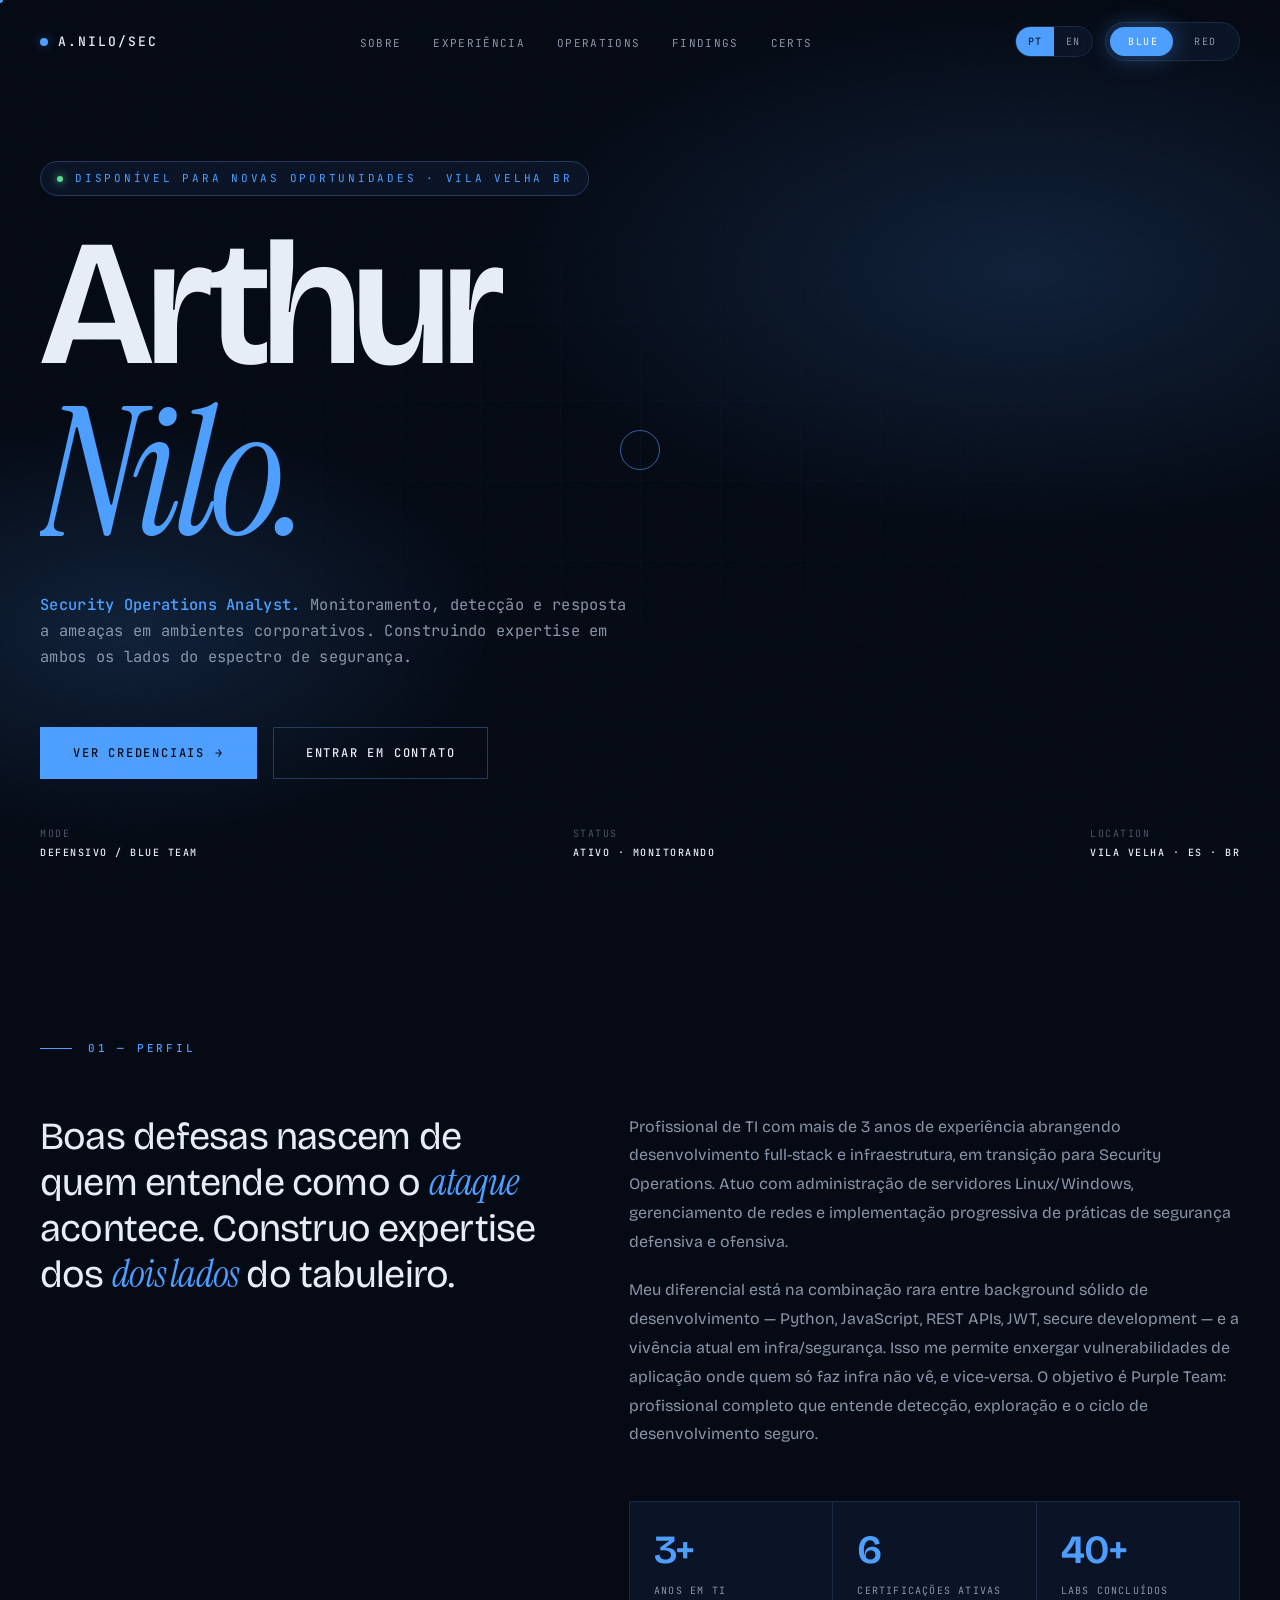
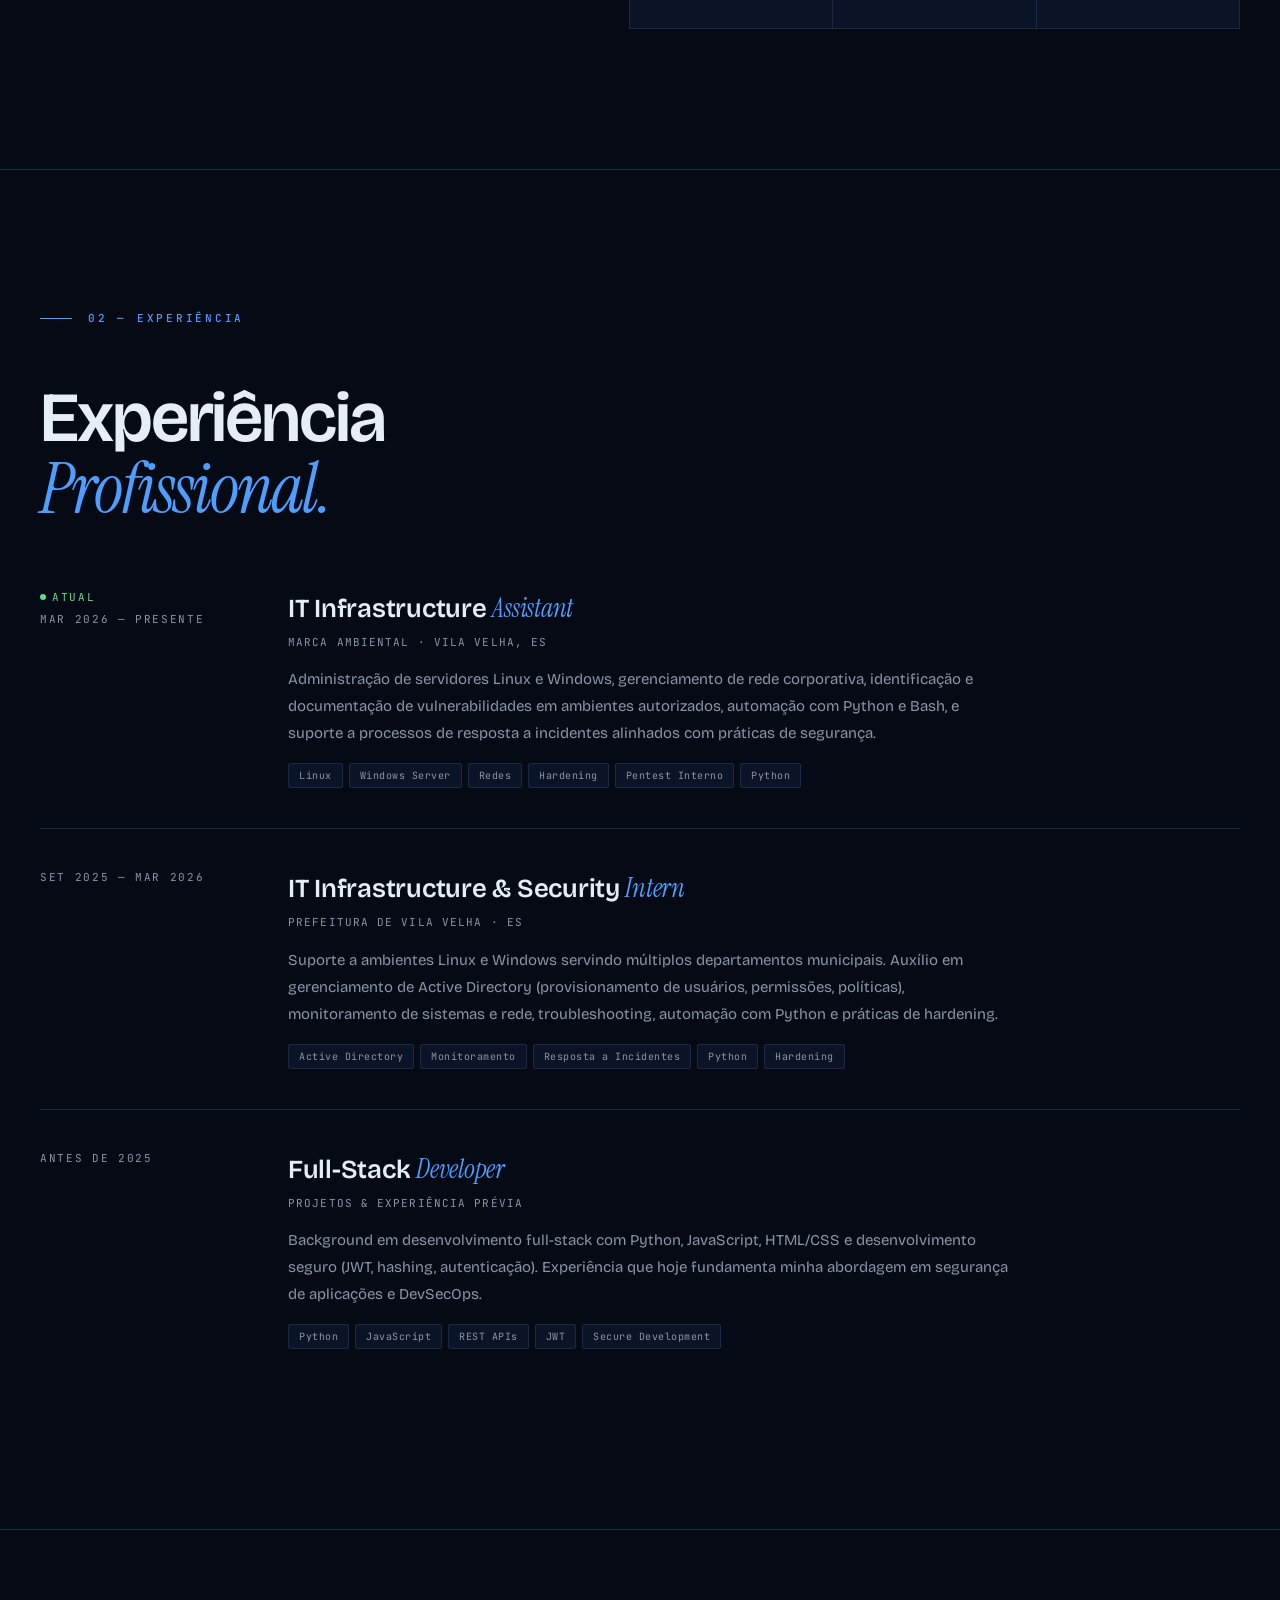
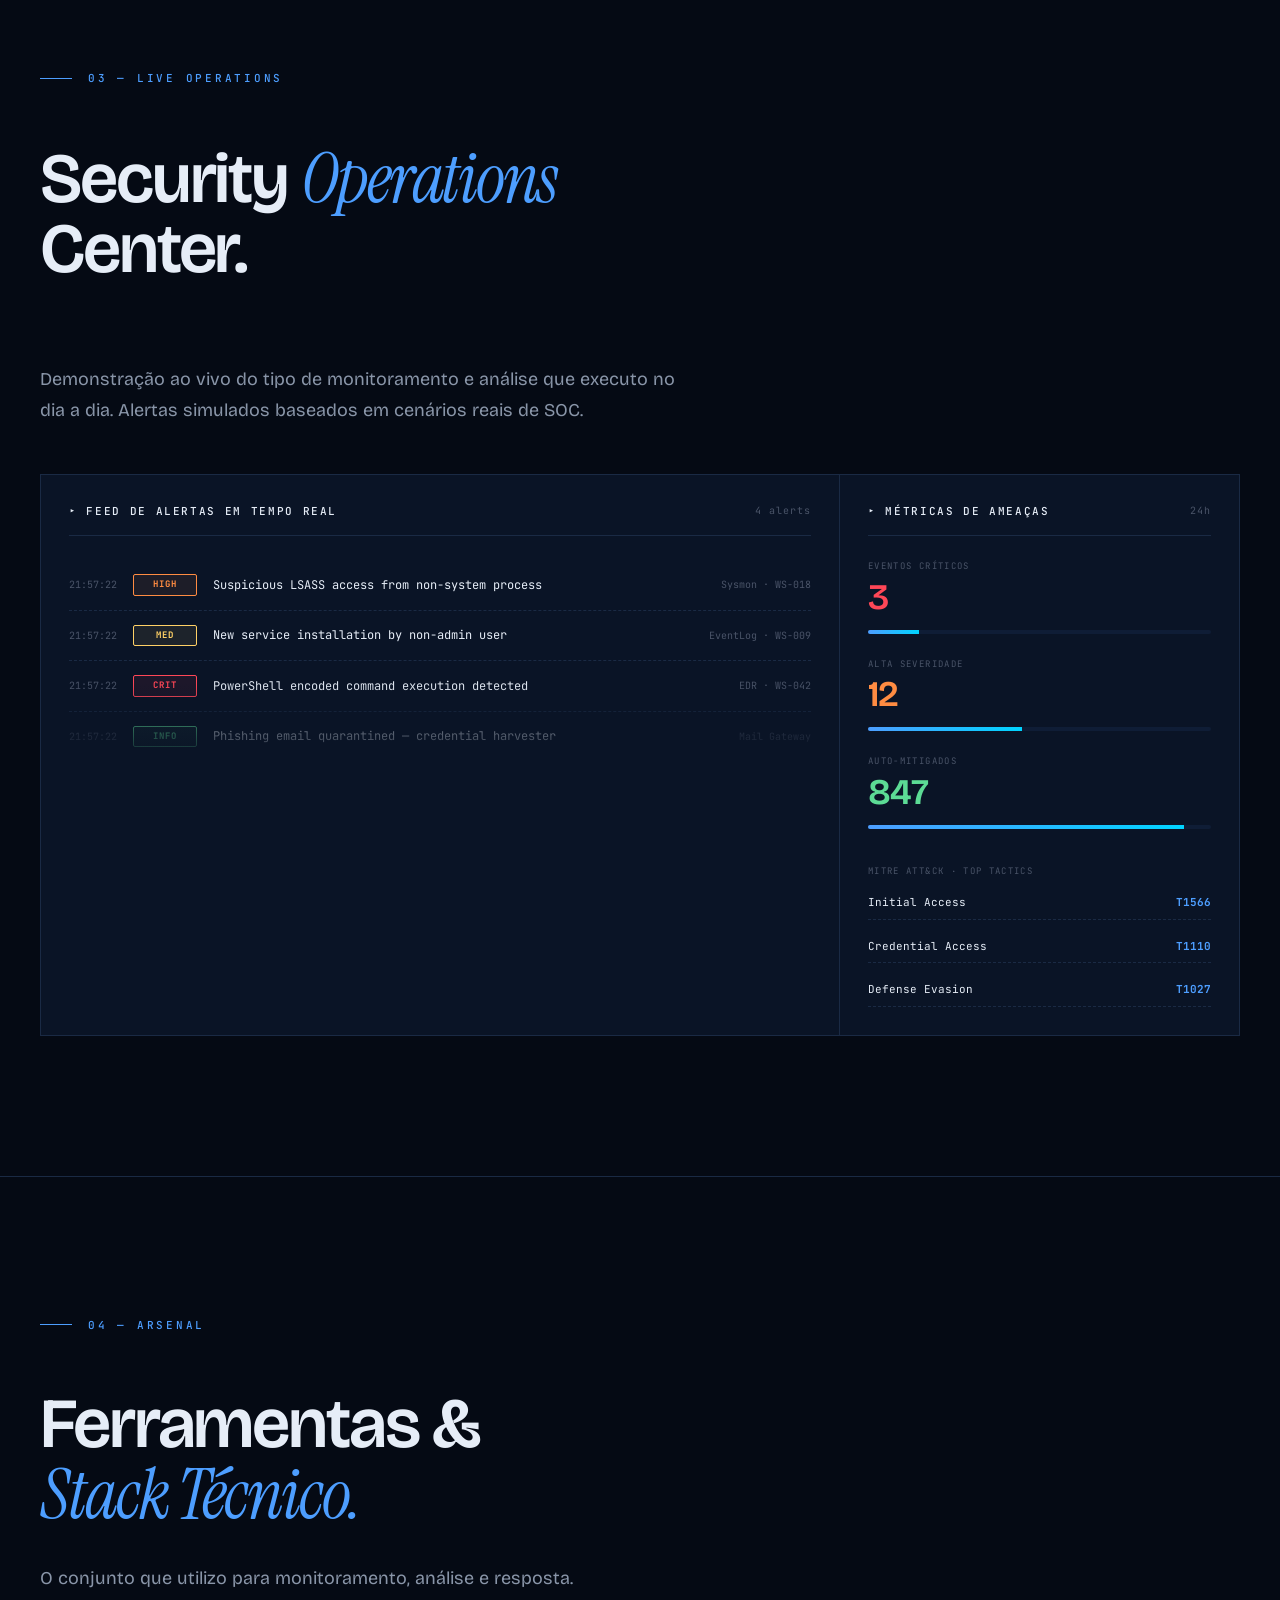
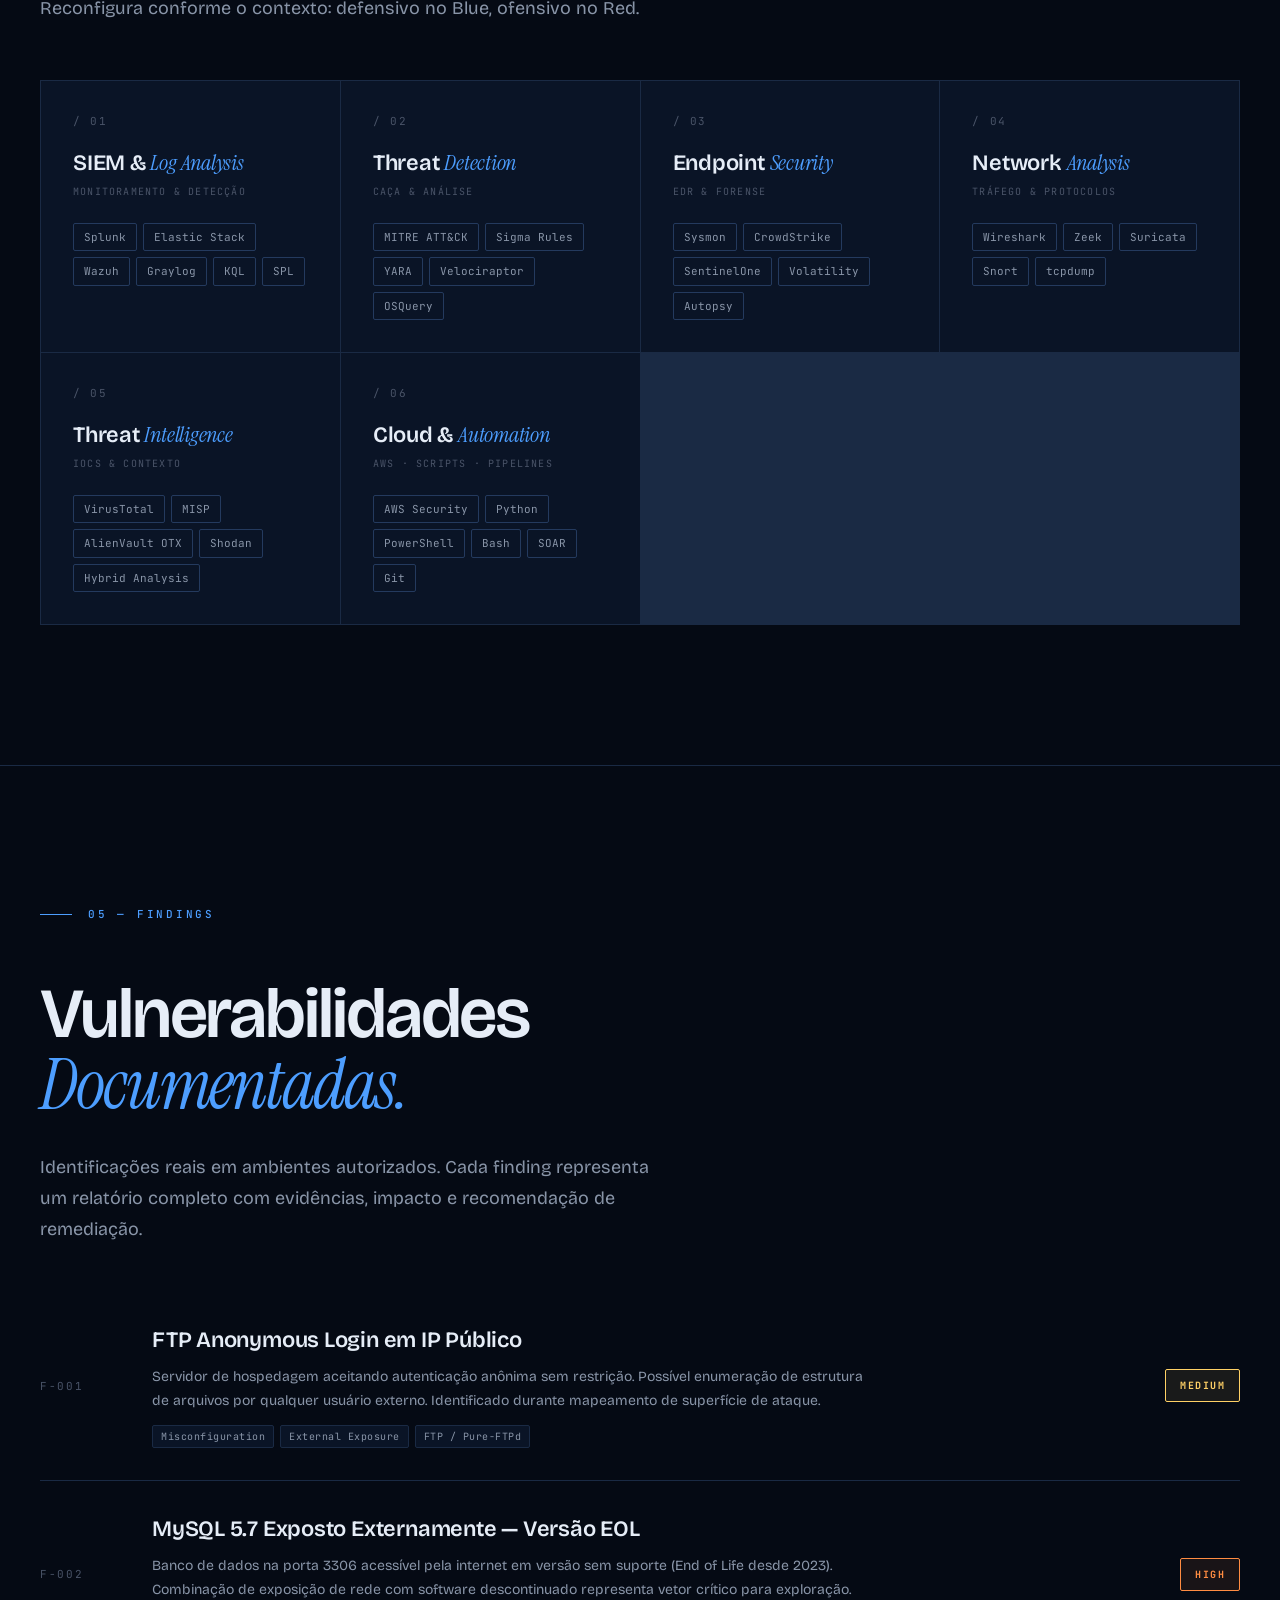
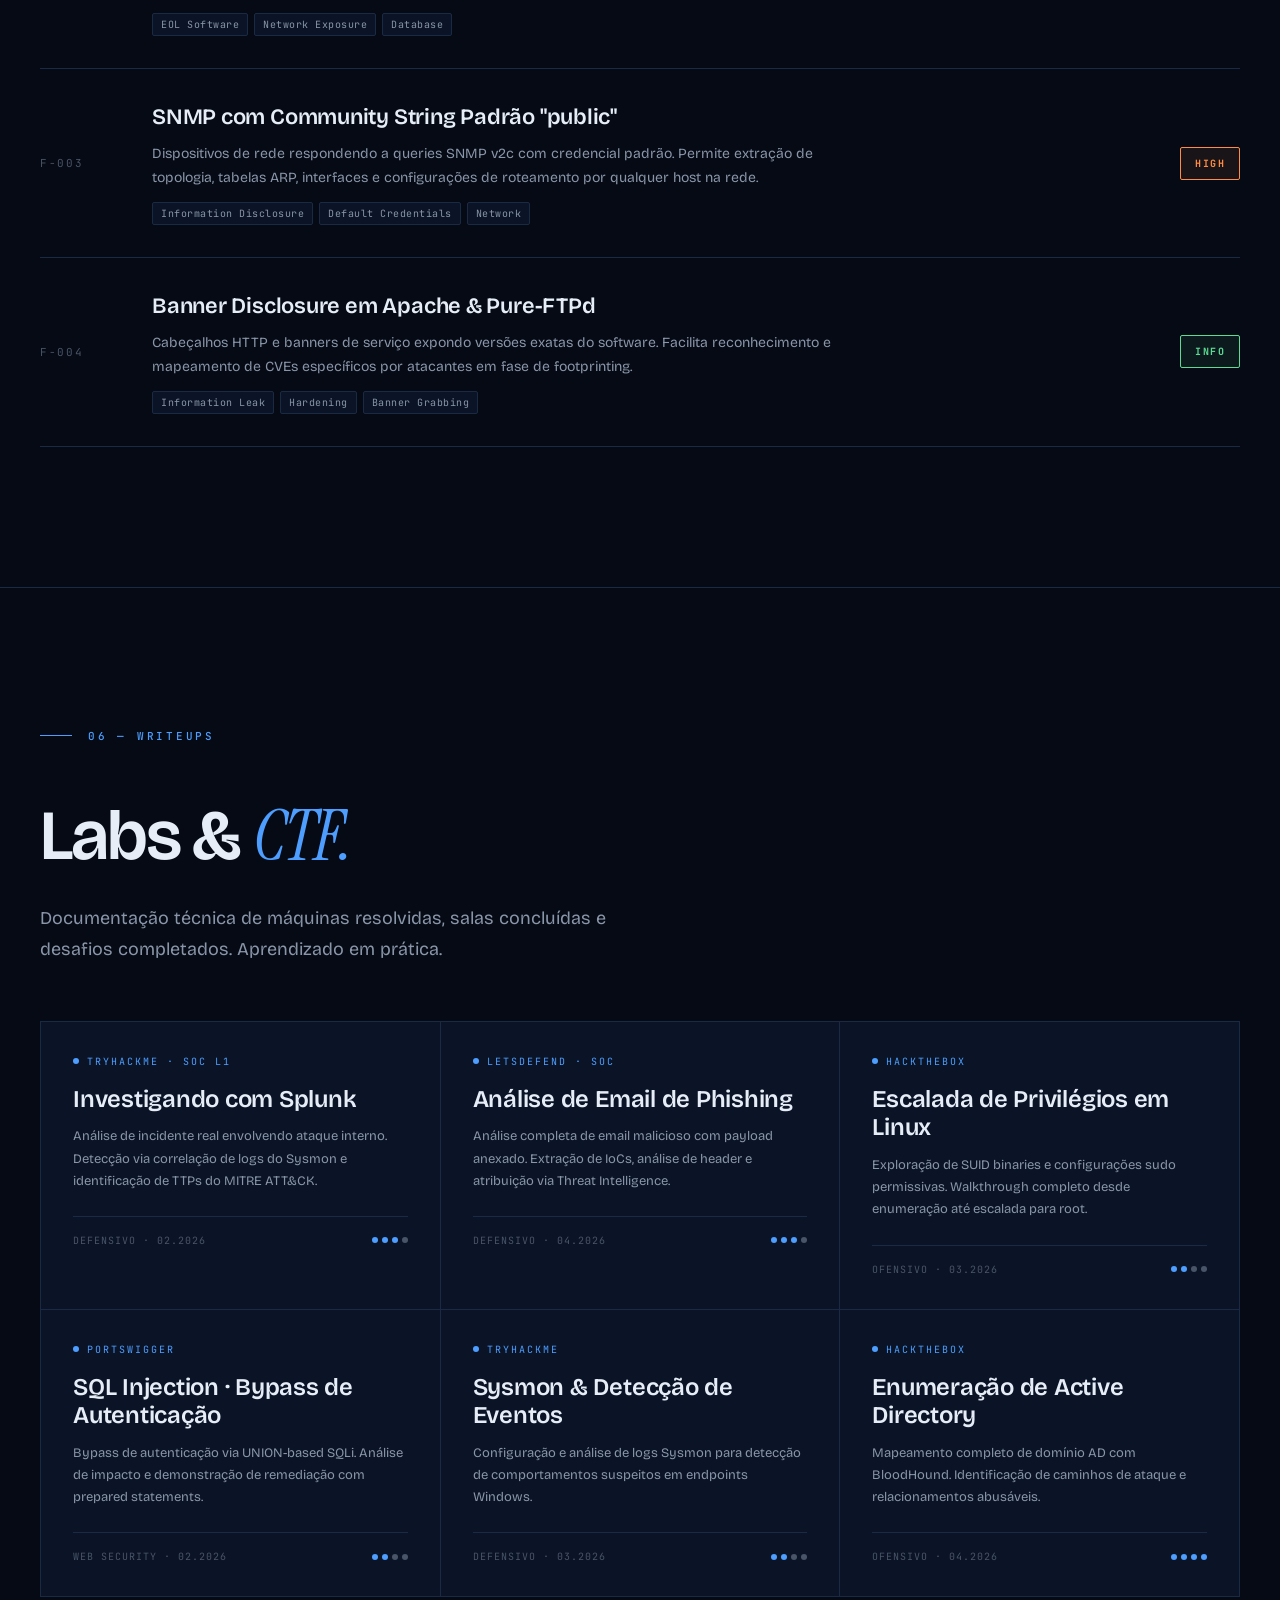
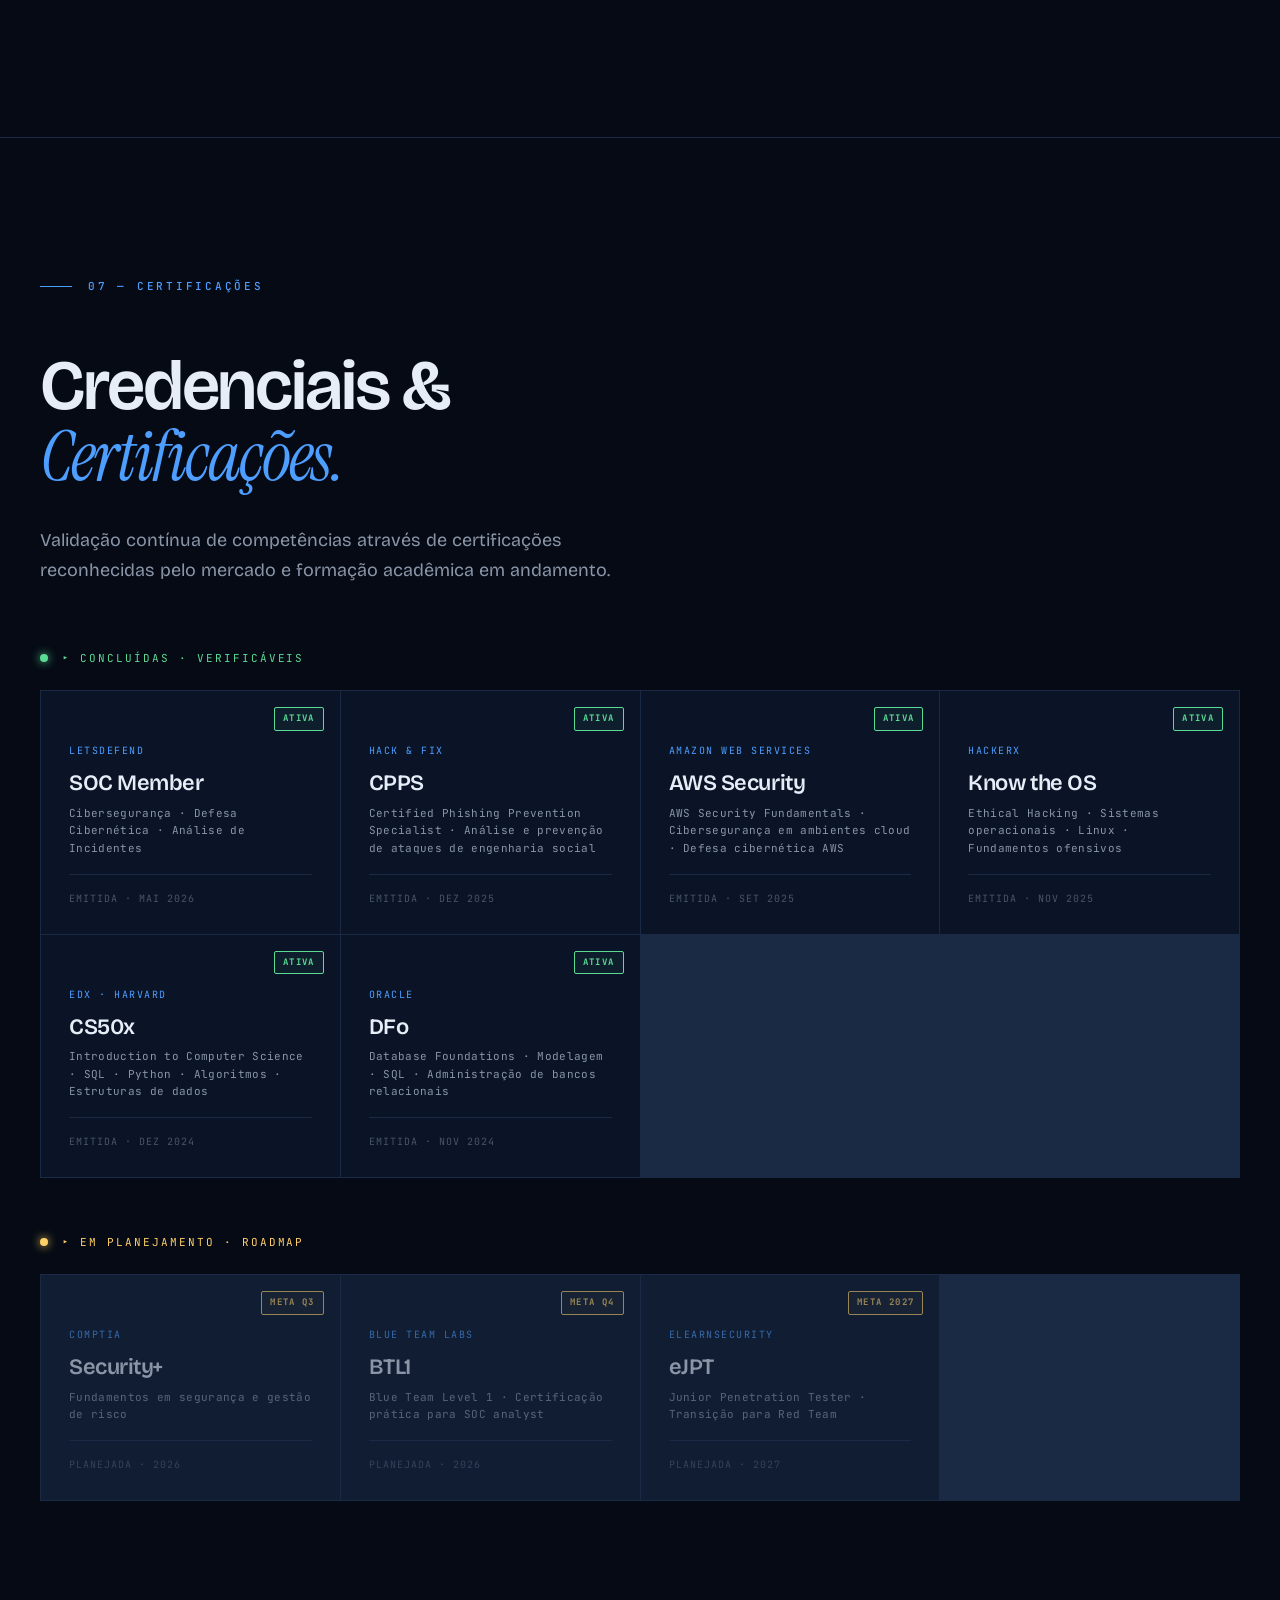
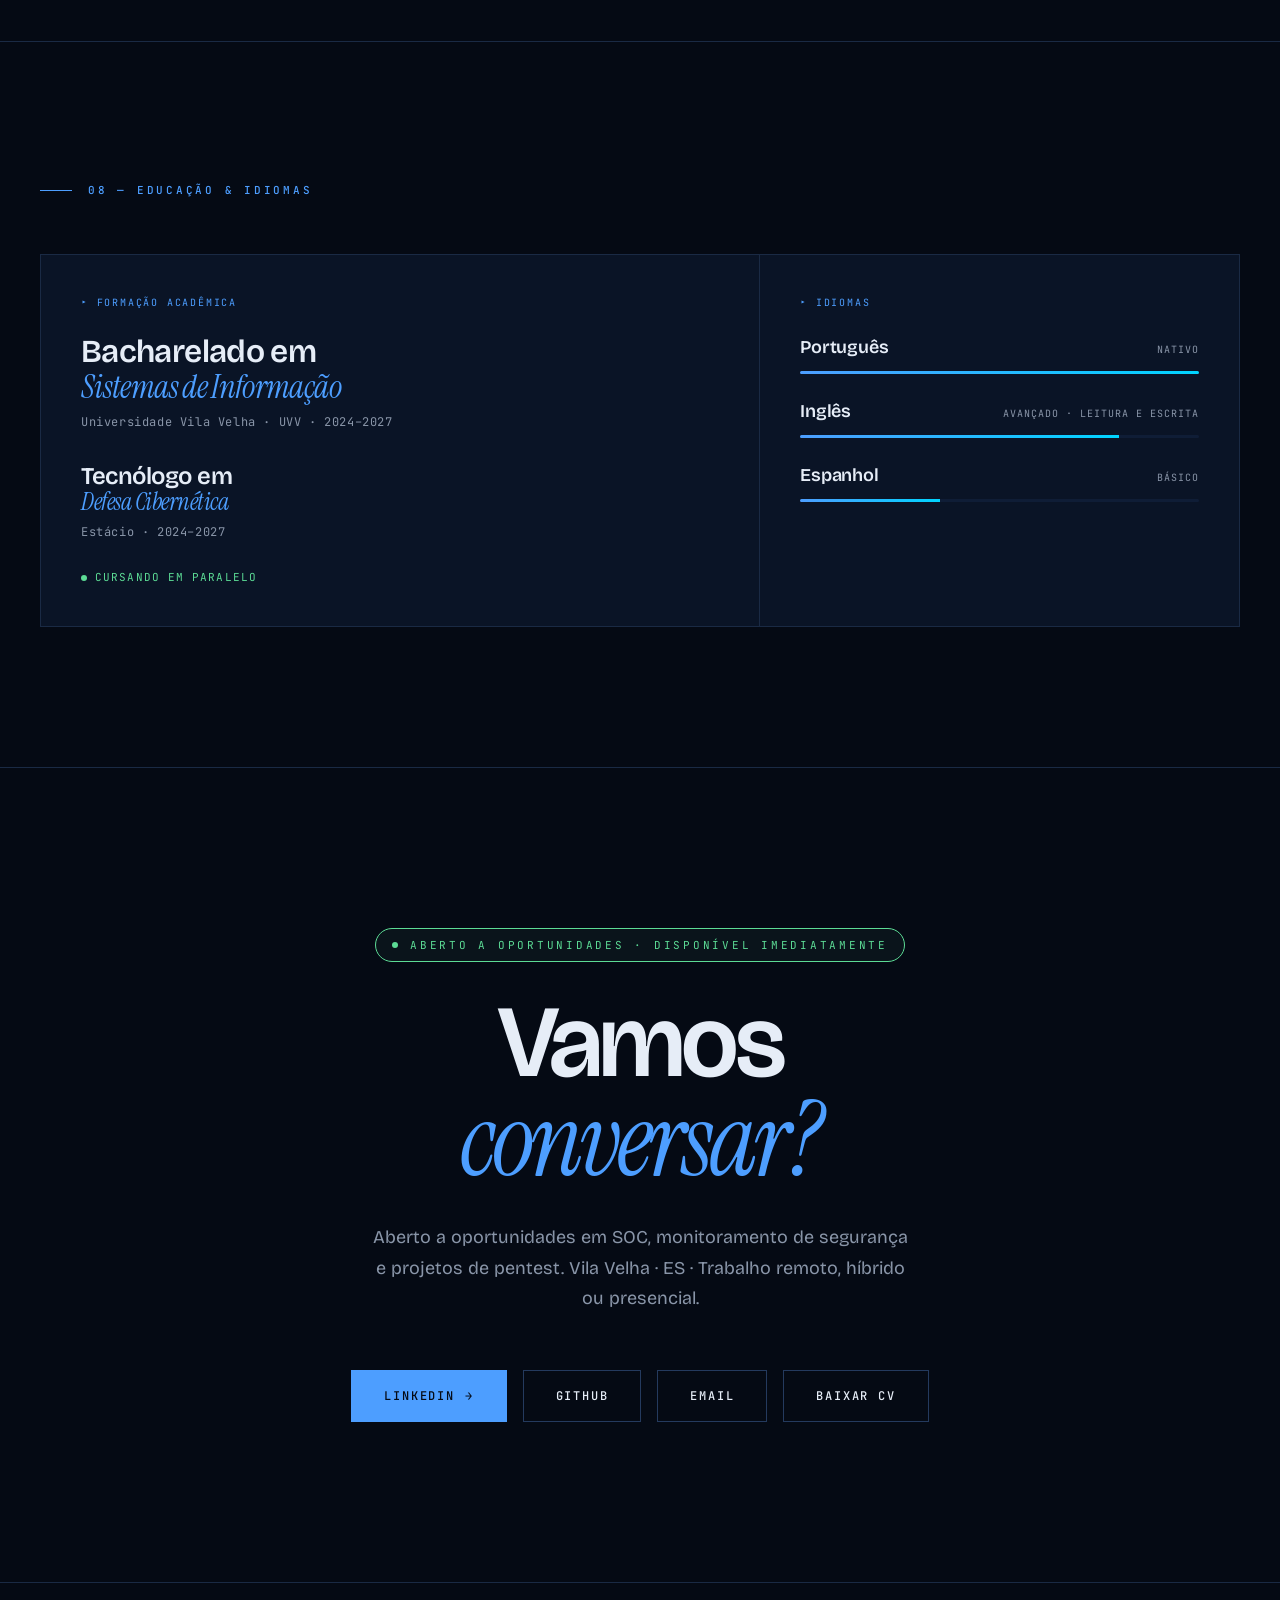
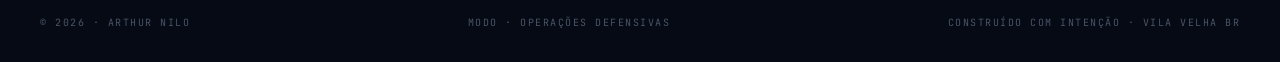
==== commit 867b1b8b: "Update index.html" ====
--- a/index.html
+++ b/index.html
@@ -1172,7 +1172,7 @@
       LinkedIn <span class="btn-arrow">→</span>
     </a>
     <a href="https://github.com/arthurnilo" target="_blank" class="btn btn-secondary">GitHub</a>
-    <a href="mailto:tassis.arthur@gmail.com" class="btn btn-secondary">Email</a>
+    <a href="mailto:contato@arthurnilo.dev" class="btn btn-secondary">Email</a>
     <a href="#" class="btn btn-secondary" data-i18n="contact-cv">Baixar CV</a>
   </div>
 </section>
@@ -1556,1562 +1556,4 @@
 </script>
 
 </body>
-</html><!DOCTYPE html>
-<html lang="pt-BR">
-<head>
-<meta charset="UTF-8">
-<meta name="viewport" content="width=device-width, initial-scale=1.0">
-<title>Arthur Nilo — Security Operations</title>
-<meta name="description" content="SOC Analyst & Security Researcher. Defending and breaking systems.">
-<link rel="preconnect" href="https://fonts.googleapis.com">
-<link rel="preconnect" href="https://fonts.gstatic.com" crossorigin>
-<link href="https://fonts.googleapis.com/css2?family=Bricolage+Grotesque:opsz,wght@12..96,300..800&family=Instrument+Serif:ital@0;1&family=JetBrains+Mono:wght@300;400;500;700&display=swap" rel="stylesheet">
-
-<style>
-:root {
-  --bg: #050a14; --bg-deep: #020509; --surface: #0a1426; --surface-2: #0f1d36;
-  --border: #1a2a44; --border-strong: #243a5e;
-  --accent: #4d9eff; --accent-2: #00d4ff; --accent-glow: rgba(77, 158, 255, 0.4);
-  --text: #e6edf7; --text-dim: #8995a8; --text-faint: #4a5468;
-  --critical: #ff4757; --high: #ff8c42; --medium: #ffd166; --info: #5cdb95;
-  --display: 'Bricolage Grotesque', sans-serif;
-  --serif: 'Instrument Serif', serif;
-  --mono: 'JetBrains Mono', monospace;
-}
-[data-team="red"] {
-  --bg: #0a0507; --bg-deep: #050203; --surface: #1a0a0e; --surface-2: #2a1014;
-  --border: #361418; --border-strong: #4d1f25;
-  --accent: #ff3b4a; --accent-2: #ff7a3b; --accent-glow: rgba(255, 59, 74, 0.4);
-  --text: #f7e8ea; --text-dim: #a89095; --text-faint: #684a4e;
-}
-*, *::before, *::after { box-sizing: border-box; margin: 0; padding: 0; }
-html { scroll-behavior: smooth; }
-body {
-  background: var(--bg); color: var(--text); font-family: var(--display);
-  overflow-x: hidden; cursor: none;
-  transition: background 0.8s cubic-bezier(0.65, 0, 0.35, 1), color 0.8s;
-  font-feature-settings: 'ss01', 'ss02';
-  -webkit-font-smoothing: antialiased; line-height: 1.5;
-}
-@media (max-width: 768px) { body { cursor: auto; } }
-::selection { background: var(--accent); color: var(--bg); }
-body::before {
-  content: ''; position: fixed; inset: 0;
-  background-image: url("data:image/svg+xml,%3Csvg viewBox='0 0 200 200' xmlns='http://www.w3.org/2000/svg'%3E%3Cfilter id='n'%3E%3CfeTurbulence type='fractalNoise' baseFrequency='0.85' numOctaves='3'/%3E%3C/filter%3E%3Crect width='100%25' height='100%25' filter='url(%23n)' opacity='0.5'/%3E%3C/svg%3E");
-  opacity: 0.05; pointer-events: none; z-index: 9996; mix-blend-mode: overlay;
-}
-.cursor-dot, .cursor-ring { position: fixed; pointer-events: none; border-radius: 50%; transform: translate(-50%, -50%); }
-.cursor-dot { width: 6px; height: 6px; background: var(--accent); z-index: 9999; transition: width 0.2s, height 0.2s, background-color 0.4s; mix-blend-mode: screen; }
-.cursor-ring { width: 40px; height: 40px; border: 1px solid var(--accent); z-index: 9998; transition: width 0.25s, height 0.25s, opacity 0.25s, border-color 0.4s; opacity: 0.6; }
-@media (max-width: 768px) { .cursor-dot, .cursor-ring { display: none; } }
-
-nav {
-  position: fixed; top: 0; left: 0; right: 0; z-index: 100;
-  padding: 22px 40px; display: flex; justify-content: space-between; align-items: center;
-  transition: background 0.3s, backdrop-filter 0.3s, border-color 0.3s;
-  border-bottom: 1px solid transparent; gap: 16px;
-}
-nav.scrolled { background: rgba(5, 10, 20, 0.7); backdrop-filter: blur(16px); border-color: var(--border); }
-[data-team="red"] nav.scrolled { background: rgba(10, 5, 7, 0.7); }
-.logo {
-  font-family: var(--mono); font-size: 13px; letter-spacing: 0.15em;
-  color: var(--text); text-decoration: none; font-weight: 500;
-  display: flex; align-items: center; gap: 10px; flex-shrink: 0;
-}
-.logo::before {
-  content: ''; width: 8px; height: 8px; background: var(--accent); border-radius: 50%;
-  box-shadow: 0 0 12px var(--accent-glow); animation: pulse 2s ease-in-out infinite;
-}
-@keyframes pulse {
-  0%, 100% { opacity: 1; transform: scale(1); }
-  50% { opacity: 0.5; transform: scale(0.8); }
-}
-.nav-center { display: flex; gap: 32px; list-style: none; }
-.nav-center a {
-  font-family: var(--mono); font-size: 11px; color: var(--text-dim);
-  text-decoration: none; letter-spacing: 0.12em; text-transform: uppercase;
-  transition: color 0.2s; position: relative;
-}
-.nav-center a:hover { color: var(--text); }
-.nav-center a::after {
-  content: ''; position: absolute; bottom: -6px; left: 0;
-  width: 0; height: 1px; background: var(--accent); transition: width 0.3s;
-}
-.nav-center a:hover::after { width: 100%; }
-.nav-right { display: flex; gap: 12px; align-items: center; flex-shrink: 0; }
-.team-toggle {
-  position: relative; background: var(--surface); border: 1px solid var(--border);
-  padding: 4px; display: flex; border-radius: 100px; cursor: none;
-}
-.team-toggle button {
-  font-family: var(--mono); font-size: 10px; letter-spacing: 0.15em; text-transform: uppercase;
-  padding: 8px 18px; border: none; background: transparent; color: var(--text-dim);
-  cursor: none; position: relative; z-index: 2; transition: color 0.3s; border-radius: 100px;
-}
-.team-toggle button.active { color: #fff; }
-.toggle-slider {
-  position: absolute; top: 4px; bottom: 4px; width: calc(50% - 4px);
-  background: var(--accent); border-radius: 100px;
-  transition: left 0.45s cubic-bezier(0.65, 0, 0.35, 1), background 0.4s;
-  box-shadow: 0 0 24px var(--accent-glow); z-index: 1;
-}
-[data-team="blue"] .toggle-slider { left: 4px; }
-[data-team="red"] .toggle-slider { left: calc(50% + 0px); }
-.lang-toggle {
-  display: flex; border: 1px solid var(--border); border-radius: 100px;
-  background: var(--surface); overflow: hidden;
-}
-.lang-toggle button {
-  font-family: var(--mono); font-size: 10px; letter-spacing: 0.12em;
-  padding: 8px 12px; border: none; background: transparent; color: var(--text-dim);
-  cursor: none; transition: color 0.2s, background 0.2s;
-}
-.lang-toggle button.active { color: var(--bg); background: var(--accent); }
-
-.hero {
-  min-height: 100vh; display: flex; flex-direction: column; justify-content: center;
-  padding: 120px 40px 80px; position: relative; overflow: hidden;
-}
-.hero-bg { position: absolute; inset: 0; z-index: 0; pointer-events: none; }
-.hero-bg::before {
-  content: ''; position: absolute; inset: 0;
-  background:
-    radial-gradient(ellipse 70% 50% at 80% 30%, var(--accent-glow) 0%, transparent 60%),
-    radial-gradient(ellipse 50% 40% at 10% 70%, var(--accent-glow) 0%, transparent 60%);
-  opacity: 0.4; transition: opacity 0.8s;
-}
-.hero-grid {
-  position: absolute; inset: 0;
-  background-image: linear-gradient(var(--border) 1px, transparent 1px), linear-gradient(90deg, var(--border) 1px, transparent 1px);
-  background-size: 80px 80px; opacity: 0.15;
-  mask-image: radial-gradient(ellipse 80% 60% at 50% 50%, black 0%, transparent 70%);
-  -webkit-mask-image: radial-gradient(ellipse 80% 60% at 50% 50%, black 0%, transparent 70%);
-}
-.hero-line {
-  position: absolute; background: linear-gradient(90deg, transparent, var(--accent), transparent);
-  height: 1px; width: 200px; opacity: 0; animation: scan 4s linear infinite;
-}
-.hero-line:nth-child(2) { top: 30%; animation-delay: 0s; }
-.hero-line:nth-child(3) { top: 65%; animation-delay: 2s; }
-@keyframes scan {
-  0% { left: -200px; opacity: 0; }
-  20% { opacity: 0.8; }
-  80% { opacity: 0.8; }
-  100% { left: 100%; opacity: 0; }
-}
-.hero-content { position: relative; z-index: 2; max-width: 1400px; margin: 0 auto; width: 100%; }
-.hero-tag {
-  display: inline-flex; align-items: center; gap: 12px;
-  font-family: var(--mono); font-size: 11px; color: var(--accent);
-  letter-spacing: 0.25em; text-transform: uppercase; margin-bottom: 32px;
-  padding: 8px 16px; border: 1px solid var(--border-strong); border-radius: 100px;
-  background: var(--surface); opacity: 0;
-  animation: fadeUp 0.8s cubic-bezier(0.16, 1, 0.3, 1) 0.3s forwards;
-}
-.hero-tag::before {
-  content: ''; width: 6px; height: 6px; border-radius: 50%;
-  background: var(--info); box-shadow: 0 0 8px var(--info);
-  animation: pulse 2s ease-in-out infinite;
-}
-.hero-title {
-  font-family: var(--display); font-size: clamp(72px, 14vw, 220px);
-  font-weight: 600; line-height: 0.85; letter-spacing: -0.04em; margin-bottom: 24px;
-}
-.hero-title .word { display: inline-block; overflow: hidden; }
-.hero-title .word span {
-  display: inline-block; transform: translateY(110%);
-  animation: revealUp 1s cubic-bezier(0.16, 1, 0.3, 1) forwards;
-}
-.hero-title .word:nth-child(1) span { animation-delay: 0.5s; }
-.hero-title .word:nth-child(2) span { animation-delay: 0.65s; }
-.hero-title em { font-family: var(--serif); font-style: italic; font-weight: 400; color: var(--accent); }
-@keyframes revealUp { to { transform: translateY(0); } }
-.hero-subtitle {
-  font-family: var(--mono); font-size: clamp(13px, 1.2vw, 16px);
-  color: var(--text-dim); margin-bottom: 56px; max-width: 600px;
-  letter-spacing: 0.02em; line-height: 1.7; opacity: 0;
-  animation: fadeUp 0.8s cubic-bezier(0.16, 1, 0.3, 1) 1s forwards;
-}
-.hero-subtitle .role { color: var(--accent); font-weight: 500; transition: color 0.6s; }
-.hero-cta {
-  display: flex; gap: 16px; flex-wrap: wrap; opacity: 0;
-  animation: fadeUp 0.8s cubic-bezier(0.16, 1, 0.3, 1) 1.15s forwards;
-}
-.btn {
-  font-family: var(--mono); font-size: 12px; letter-spacing: 0.15em;
-  padding: 16px 32px; text-decoration: none; text-transform: uppercase;
-  transition: all 0.3s; cursor: none; border: 1px solid; position: relative;
-  overflow: hidden; font-weight: 500; display: inline-flex; align-items: center; gap: 10px;
-}
-.btn-primary { background: var(--accent); color: var(--bg); border-color: var(--accent); }
-.btn-primary::before {
-  content: ''; position: absolute; inset: 0; background: var(--text);
-  transform: translateY(100%);
-  transition: transform 0.4s cubic-bezier(0.65, 0, 0.35, 1); z-index: -1;
-}
-.btn-primary:hover { color: var(--bg); }
-.btn-primary:hover::before { transform: translateY(0); }
-.btn-secondary { background: transparent; color: var(--text); border-color: var(--border-strong); }
-.btn-secondary:hover { border-color: var(--accent); color: var(--accent); }
-.btn-arrow { transition: transform 0.3s; }
-.btn:hover .btn-arrow { transform: translateX(4px); }
-.hero-meta {
-  position: absolute; bottom: 40px; left: 40px; right: 40px;
-  display: flex; justify-content: space-between; align-items: flex-end;
-  font-family: var(--mono); font-size: 10px; color: var(--text-faint);
-  letter-spacing: 0.15em; text-transform: uppercase; opacity: 0;
-  animation: fadeUp 0.8s ease 1.4s forwards;
-}
-.hero-meta-item { display: flex; flex-direction: column; gap: 4px; }
-.hero-meta-item strong { color: var(--text); font-weight: 500; }
-@keyframes fadeUp {
-  from { opacity: 0; transform: translateY(20px); }
-  to { opacity: 1; transform: translateY(0); }
-}
-
-section { padding: 140px 40px; max-width: 1400px; margin: 0 auto; position: relative; }
-.section-label {
-  display: flex; align-items: center; gap: 16px;
-  font-family: var(--mono); font-size: 11px; color: var(--accent);
-  letter-spacing: 0.25em; text-transform: uppercase;
-  margin-bottom: 56px; font-weight: 500; transition: color 0.6s;
-}
-.section-label::before { content: ''; width: 32px; height: 1px; background: var(--accent); transition: background 0.6s; }
-.section-title {
-  font-family: var(--display); font-size: clamp(40px, 5.5vw, 84px);
-  font-weight: 600; line-height: 1; letter-spacing: -0.03em; margin-bottom: 32px;
-}
-.section-title em { font-family: var(--serif); font-style: italic; font-weight: 400; color: var(--accent); transition: color 0.6s; }
-.section-intro { font-size: 18px; color: var(--text-dim); max-width: 640px; line-height: 1.7; }
-
-.about-grid { display: grid; grid-template-columns: 1fr 1.2fr; gap: 80px; align-items: start; }
-.about-philosophy {
-  font-family: var(--display); font-size: clamp(28px, 3vw, 44px);
-  line-height: 1.2; letter-spacing: -0.02em; font-weight: 400;
-}
-.about-philosophy em { font-family: var(--serif); font-style: italic; color: var(--accent); font-weight: 400; transition: color 0.6s; }
-.about-details { font-size: 16px; color: var(--text-dim); line-height: 1.8; display: flex; flex-direction: column; gap: 20px; }
-.about-stats {
-  display: grid; grid-template-columns: repeat(3, 1fr); gap: 1px;
-  margin-top: 32px; background: var(--border); border: 1px solid var(--border);
-}
-.stat { background: var(--surface); padding: 28px 24px; transition: background 0.3s; }
-.stat:hover { background: var(--surface-2); }
-.stat-num {
-  font-family: var(--display); font-size: 40px; font-weight: 600;
-  color: var(--accent); line-height: 1; letter-spacing: -0.02em; transition: color 0.6s;
-}
-.stat-label {
-  font-family: var(--mono); font-size: 10px; color: var(--text-dim);
-  letter-spacing: 0.12em; text-transform: uppercase; margin-top: 12px;
-}
-
-.exp-section { border-top: 1px solid var(--border); }
-.exp-list { display: flex; flex-direction: column; }
-.exp-item {
-  display: grid; grid-template-columns: 200px 1fr; gap: 48px;
-  padding: 40px 0; border-bottom: 1px solid var(--border);
-}
-.exp-item:first-of-type { padding-top: 0; }
-.exp-item:last-of-type { border-bottom: none; }
-.exp-period {
-  font-family: var(--mono); font-size: 11px; color: var(--text-dim);
-  letter-spacing: 0.15em; text-transform: uppercase;
-  display: flex; flex-direction: column; gap: 6px;
-}
-.exp-period .current { color: var(--info); display: flex; align-items: center; gap: 6px; }
-.exp-period .current::before {
-  content: ''; width: 6px; height: 6px; border-radius: 50%;
-  background: var(--info); animation: pulse 2s ease-in-out infinite;
-}
-.exp-content h3 {
-  font-family: var(--display); font-size: 26px; font-weight: 600;
-  letter-spacing: -0.01em; margin-bottom: 6px;
-}
-.exp-content h3 em { font-family: var(--serif); font-style: italic; color: var(--accent); font-weight: 400; transition: color 0.6s; }
-.exp-company {
-  font-family: var(--mono); font-size: 11px; color: var(--text-dim);
-  letter-spacing: 0.1em; text-transform: uppercase; margin-bottom: 16px;
-}
-.exp-content p { font-size: 15px; color: var(--text-dim); line-height: 1.8; max-width: 720px; margin-bottom: 16px; }
-.exp-tags { display: flex; gap: 6px; flex-wrap: wrap; margin-top: 12px; }
-.exp-tag {
-  font-family: var(--mono); font-size: 10px; padding: 4px 10px;
-  background: var(--surface); border: 1px solid var(--border);
-  color: var(--text-dim); letter-spacing: 0.05em; border-radius: 2px;
-}
-
-.ops-section { border-top: 1px solid var(--border); }
-.ops-header { display: flex; justify-content: space-between; align-items: flex-end; margin-bottom: 48px; flex-wrap: wrap; gap: 24px; }
-.live-badge {
-  display: inline-flex; align-items: center; gap: 8px;
-  font-family: var(--mono); font-size: 10px; letter-spacing: 0.2em;
-  text-transform: uppercase; color: var(--info); padding: 6px 12px;
-  border: 1px solid var(--info); border-radius: 4px;
-  background: rgba(92, 219, 149, 0.05);
-}
-.live-badge::before {
-  content: ''; width: 6px; height: 6px; border-radius: 50%;
-  background: var(--info); animation: pulse 1.5s ease-in-out infinite;
-}
-.dashboard {
-  display: grid; grid-template-columns: 2fr 1fr; gap: 1px;
-  background: var(--border); border: 1px solid var(--border);
-  position: relative; min-height: 480px;
-}
-.dashboard-panel { background: var(--surface); padding: 28px; }
-.panel-header {
-  display: flex; justify-content: space-between; align-items: center;
-  margin-bottom: 24px; padding-bottom: 16px; border-bottom: 1px solid var(--border);
-}
-.panel-title {
-  font-family: var(--mono); font-size: 11px; color: var(--text);
-  letter-spacing: 0.15em; text-transform: uppercase; font-weight: 500;
-}
-.panel-meta { font-family: var(--mono); font-size: 10px; color: var(--text-faint); letter-spacing: 0.1em; }
-.alert-feed { display: flex; flex-direction: column; gap: 0; max-height: 380px; overflow: hidden; position: relative; }
-.alert-feed::after {
-  content: ''; position: absolute; bottom: 0; left: 0; right: 0;
-  height: 80px; background: linear-gradient(to top, var(--surface), transparent); pointer-events: none;
-}
-.alert {
-  display: grid; grid-template-columns: auto auto 1fr auto; gap: 16px;
-  padding: 14px 0; border-bottom: 1px dashed var(--border);
-  font-family: var(--mono); font-size: 12px; align-items: center;
-  animation: slideIn 0.5s cubic-bezier(0.16, 1, 0.3, 1);
-}
-@keyframes slideIn {
-  from { opacity: 0; transform: translateX(-20px); }
-  to { opacity: 1; transform: translateX(0); }
-}
-.alert-time { color: var(--text-faint); font-size: 10px; }
-.alert-sev {
-  font-size: 9px; padding: 3px 8px; letter-spacing: 0.1em; text-transform: uppercase;
-  font-weight: 700; border: 1px solid; border-radius: 2px; text-align: center; min-width: 64px;
-}
-.alert-sev.crit { color: var(--critical); border-color: var(--critical); background: rgba(255, 71, 87, 0.08); }
-.alert-sev.high { color: var(--high); border-color: var(--high); background: rgba(255, 140, 66, 0.08); }
-.alert-sev.med { color: var(--medium); border-color: var(--medium); background: rgba(255, 209, 102, 0.08); }
-.alert-sev.info { color: var(--info); border-color: var(--info); background: rgba(92, 219, 149, 0.08); }
-.alert-msg { color: var(--text); font-size: 12px; overflow: hidden; text-overflow: ellipsis; white-space: nowrap; }
-.alert-src { color: var(--text-faint); font-size: 10px; }
-.metrics { display: flex; flex-direction: column; gap: 24px; }
-.metric { display: flex; flex-direction: column; gap: 6px; }
-.metric-label { font-family: var(--mono); font-size: 9px; color: var(--text-faint); letter-spacing: 0.15em; text-transform: uppercase; }
-.metric-value { font-family: var(--display); font-size: 36px; font-weight: 600; letter-spacing: -0.02em; line-height: 1; }
-.metric-value.crit { color: var(--critical); }
-.metric-value.high { color: var(--high); }
-.metric-value.med { color: var(--medium); }
-.metric-value.info { color: var(--info); }
-.bar { height: 4px; background: var(--surface-2); border-radius: 2px; overflow: hidden; margin-top: 8px; }
-.bar-fill {
-  height: 100%; background: linear-gradient(90deg, var(--accent), var(--accent-2));
-  width: 0; transition: width 1.5s cubic-bezier(0.65, 0, 0.35, 1);
-}
-.mitre-tactics { display: flex; flex-direction: column; gap: 10px; margin-top: 8px; }
-.mitre-row {
-  display: flex; justify-content: space-between; align-items: center;
-  padding: 8px 0; border-bottom: 1px dashed var(--border);
-  font-family: var(--mono); font-size: 11px;
-}
-.mitre-name { color: var(--text); }
-.mitre-count { color: var(--accent); font-weight: 700; transition: color 0.6s; }
-
-.arsenal-section { border-top: 1px solid var(--border); }
-.arsenal-grid {
-  display: grid; grid-template-columns: repeat(auto-fit, minmax(260px, 1fr));
-  gap: 1px; background: var(--border); border: 1px solid var(--border);
-}
-.arsenal-card { background: var(--surface); padding: 32px; transition: background 0.3s; }
-.arsenal-card:hover { background: var(--surface-2); }
-.arsenal-card-num { font-family: var(--mono); font-size: 11px; color: var(--text-faint); letter-spacing: 0.15em; margin-bottom: 16px; }
-.arsenal-card-title {
-  font-family: var(--display); font-size: 22px; font-weight: 600;
-  letter-spacing: -0.01em; margin-bottom: 4px;
-}
-.arsenal-card-title em { font-family: var(--serif); font-style: italic; color: var(--accent); font-weight: 400; transition: color 0.6s; }
-.arsenal-card-sub {
-  font-family: var(--mono); font-size: 10px; color: var(--text-faint);
-  letter-spacing: 0.12em; text-transform: uppercase; margin-bottom: 24px;
-}
-.arsenal-tools { display: flex; flex-wrap: wrap; gap: 6px; }
-.tool-tag {
-  font-family: var(--mono); font-size: 11px; padding: 5px 10px;
-  border: 1px solid var(--border-strong); color: var(--text-dim);
-  border-radius: 2px; transition: all 0.2s;
-}
-.tool-tag:hover { border-color: var(--accent); color: var(--accent); }
-
-.findings-section { border-top: 1px solid var(--border); }
-.finding {
-  display: grid; grid-template-columns: 80px 1fr auto; gap: 32px;
-  padding: 32px 0; border-bottom: 1px solid var(--border);
-  align-items: center; position: relative; transition: padding 0.3s;
-}
-.finding:hover { padding-left: 16px; }
-.finding::before {
-  content: ''; position: absolute; left: 0; top: 50%;
-  width: 0; height: 1px; background: var(--accent); transform: translateY(-50%);
-  transition: width 0.4s cubic-bezier(0.65, 0, 0.35, 1), background 0.6s;
-}
-.finding:hover::before { width: 8px; }
-.finding-id { font-family: var(--mono); font-size: 11px; color: var(--text-faint); letter-spacing: 0.15em; }
-.finding-content h3 { font-family: var(--display); font-size: 22px; font-weight: 600; letter-spacing: -0.01em; margin-bottom: 8px; }
-.finding-content p { font-size: 14px; color: var(--text-dim); line-height: 1.7; max-width: 720px; margin-bottom: 12px; }
-.finding-tags { display: flex; gap: 6px; flex-wrap: wrap; }
-.finding-tag {
-  font-family: var(--mono); font-size: 10px; padding: 3px 8px;
-  background: var(--surface); border: 1px solid var(--border);
-  color: var(--text-dim); letter-spacing: 0.05em; border-radius: 2px;
-}
-.finding-sev {
-  font-family: var(--mono); font-size: 10px; padding: 8px 14px;
-  letter-spacing: 0.15em; text-transform: uppercase; font-weight: 700;
-  border: 1px solid; border-radius: 2px; white-space: nowrap;
-}
-.finding-sev.crit { color: var(--critical); border-color: var(--critical); background: rgba(255, 71, 87, 0.08); }
-.finding-sev.high { color: var(--high); border-color: var(--high); background: rgba(255, 140, 66, 0.08); }
-.finding-sev.med { color: var(--medium); border-color: var(--medium); background: rgba(255, 209, 102, 0.08); }
-.finding-sev.info { color: var(--info); border-color: var(--info); background: rgba(92, 219, 149, 0.08); }
-
-.writeups-section { border-top: 1px solid var(--border); }
-.writeups-grid {
-  display: grid; grid-template-columns: repeat(auto-fit, minmax(300px, 1fr));
-  gap: 1px; background: var(--border); border: 1px solid var(--border);
-}
-.writeup {
-  background: var(--surface); padding: 32px; cursor: none;
-  transition: background 0.3s; position: relative; overflow: hidden;
-  text-decoration: none; color: inherit; display: block;
-}
-.writeup:hover { background: var(--surface-2); }
-.writeup-platform {
-  font-family: var(--mono); font-size: 10px; color: var(--accent);
-  letter-spacing: 0.2em; text-transform: uppercase; margin-bottom: 16px;
-  display: flex; align-items: center; gap: 8px; transition: color 0.6s;
-}
-.writeup-platform::before {
-  content: ''; width: 6px; height: 6px; background: var(--accent);
-  border-radius: 50%; transition: background-color 0.6s;
-}
-.writeup-title { font-family: var(--display); font-size: 24px; font-weight: 600; letter-spacing: -0.01em; margin-bottom: 12px; line-height: 1.2; }
-.writeup-desc { font-size: 13px; color: var(--text-dim); line-height: 1.7; margin-bottom: 24px; }
-.writeup-footer {
-  display: flex; justify-content: space-between; align-items: center;
-  padding-top: 16px; border-top: 1px solid var(--border);
-  font-family: var(--mono); font-size: 10px; color: var(--text-faint);
-  letter-spacing: 0.1em; text-transform: uppercase;
-}
-.writeup-difficulty { display: flex; gap: 4px; }
-.diff-dot { width: 6px; height: 6px; background: var(--text-faint); border-radius: 50%; }
-.diff-dot.active { background: var(--accent); transition: background-color 0.6s; }
-
-.certs-section { border-top: 1px solid var(--border); }
-.certs-tier { margin-bottom: 56px; }
-.certs-tier:last-child { margin-bottom: 0; }
-.tier-label {
-  display: flex; align-items: center; gap: 14px;
-  font-family: var(--mono); font-size: 11px; letter-spacing: 0.18em;
-  text-transform: uppercase; margin-bottom: 24px; color: var(--text-dim);
-}
-.tier-label::before { content: ''; width: 8px; height: 8px; border-radius: 50%; }
-.tier-label.completed { color: var(--info); }
-.tier-label.completed::before { background: var(--info); box-shadow: 0 0 10px var(--info); }
-.tier-label.target { color: var(--medium); }
-.tier-label.target::before { background: var(--medium); box-shadow: 0 0 10px var(--medium); }
-.certs-grid {
-  display: grid; grid-template-columns: repeat(auto-fill, minmax(260px, 1fr));
-  gap: 1px; background: var(--border); border: 1px solid var(--border);
-}
-.cert {
-  background: var(--surface); padding: 28px; position: relative;
-  transition: background 0.3s; display: flex; flex-direction: column; min-height: 200px;
-}
-.cert:hover { background: var(--surface-2); }
-.cert.target { opacity: 0.55; }
-.cert.target:hover { opacity: 0.85; }
-.cert-status {
-  position: absolute; top: 16px; right: 16px;
-  font-family: var(--mono); font-size: 9px; letter-spacing: 0.15em;
-  text-transform: uppercase; padding: 4px 8px; border-radius: 2px; font-weight: 700;
-}
-.cert-status.done { color: var(--info); border: 1px solid var(--info); background: rgba(92, 219, 149, 0.05); }
-.cert-status.plan { color: var(--medium); border: 1px solid var(--medium); background: rgba(255, 209, 102, 0.05); }
-.cert-issuer {
-  font-family: var(--mono); font-size: 10px; color: var(--accent);
-  letter-spacing: 0.15em; text-transform: uppercase;
-  margin-bottom: 12px; margin-top: 24px; transition: color 0.6s;
-}
-.cert-name {
-  font-family: var(--display); font-size: 22px; font-weight: 600;
-  letter-spacing: -0.02em; margin-bottom: 8px; line-height: 1.2;
-}
-.cert-desc {
-  font-family: var(--mono); font-size: 11px; color: var(--text-dim);
-  letter-spacing: 0.03em; line-height: 1.6; flex-grow: 1;
-}
-.cert-date {
-  font-family: var(--mono); font-size: 10px; color: var(--text-faint);
-  letter-spacing: 0.1em; text-transform: uppercase;
-  padding-top: 16px; margin-top: 16px; border-top: 1px solid var(--border);
-}
-
-.edu-section { border-top: 1px solid var(--border); }
-.edu-grid {
-  display: grid; grid-template-columns: 1.5fr 1fr; gap: 1px;
-  background: var(--border); border: 1px solid var(--border);
-}
-.edu-card { background: var(--surface); padding: 40px; }
-.edu-card-label {
-  font-family: var(--mono); font-size: 10px; color: var(--accent);
-  letter-spacing: 0.18em; text-transform: uppercase;
-  margin-bottom: 24px; transition: color 0.6s;
-}
-.edu-degree {
-  font-family: var(--display); font-size: 32px; font-weight: 600;
-  letter-spacing: -0.02em; margin-bottom: 8px; line-height: 1.1;
-}
-.edu-degree em { font-family: var(--serif); font-style: italic; color: var(--accent); font-weight: 400; transition: color 0.6s; }
-.edu-school { font-family: var(--mono); font-size: 12px; color: var(--text-dim); letter-spacing: 0.05em; margin-bottom: 16px; }
-.edu-period {
-  font-family: var(--mono); font-size: 11px; color: var(--info);
-  letter-spacing: 0.1em; display: flex; align-items: center; gap: 8px;
-}
-.edu-period::before {
-  content: ''; width: 6px; height: 6px; border-radius: 50%;
-  background: var(--info); animation: pulse 2s ease-in-out infinite;
-}
-.lang-list { display: flex; flex-direction: column; gap: 24px; margin-top: 8px; }
-.lang-row { display: flex; flex-direction: column; gap: 10px; }
-.lang-name { display: flex; justify-content: space-between; align-items: baseline; }
-.lang-name strong { font-family: var(--display); font-size: 18px; font-weight: 600; letter-spacing: -0.01em; }
-.lang-name span { font-family: var(--mono); font-size: 10px; color: var(--text-dim); letter-spacing: 0.1em; text-transform: uppercase; }
-.lang-bar { height: 3px; background: var(--surface-2); border-radius: 2px; overflow: hidden; }
-.lang-bar-fill {
-  height: 100%; background: linear-gradient(90deg, var(--accent), var(--accent-2));
-  width: 0; transition: width 1.2s cubic-bezier(0.65, 0, 0.35, 1);
-}
-
-.contact-section { border-top: 1px solid var(--border); padding: 160px 40px; text-align: center; }
-.contact-tag {
-  display: inline-flex; align-items: center; gap: 12px;
-  font-family: var(--mono); font-size: 11px; color: var(--info);
-  letter-spacing: 0.25em; text-transform: uppercase; margin-bottom: 32px;
-  padding: 8px 16px; border: 1px solid var(--info); border-radius: 100px;
-  background: rgba(92, 219, 149, 0.05);
-}
-.contact-tag::before {
-  content: ''; width: 6px; height: 6px; border-radius: 50%;
-  background: var(--info); animation: pulse 2s ease-in-out infinite;
-}
-.contact-title {
-  font-family: var(--display); font-size: clamp(48px, 8vw, 132px);
-  font-weight: 600; line-height: 0.95; letter-spacing: -0.04em; margin-bottom: 32px;
-}
-.contact-title em { font-family: var(--serif); font-style: italic; font-weight: 400; color: var(--accent); transition: color 0.6s; }
-.contact-desc { font-size: 18px; color: var(--text-dim); max-width: 540px; margin: 0 auto 56px; line-height: 1.7; }
-.contact-links { display: flex; justify-content: center; gap: 16px; flex-wrap: wrap; }
-
-footer {
-  border-top: 1px solid var(--border); padding: 32px 40px;
-  display: flex; justify-content: space-between; align-items: center;
-  font-family: var(--mono); font-size: 10px; color: var(--text-faint);
-  letter-spacing: 0.15em; text-transform: uppercase; flex-wrap: wrap; gap: 16px;
-}
-
-.reveal {
-  opacity: 0; transform: translateY(40px);
-  transition: opacity 1s cubic-bezier(0.16, 1, 0.3, 1), transform 1s cubic-bezier(0.16, 1, 0.3, 1);
-}
-.reveal.visible { opacity: 1; transform: translateY(0); }
-.reveal-delay-1 { transition-delay: 0.1s; }
-.reveal-delay-2 { transition-delay: 0.2s; }
-.reveal-delay-3 { transition-delay: 0.3s; }
-
-@media (max-width: 1100px) { .nav-center { display: none; } }
-@media (max-width: 968px) {
-  nav { padding: 16px 20px; gap: 8px; }
-  .hero { padding: 100px 24px 60px; }
-  .hero-meta { display: none; }
-  section { padding: 80px 24px; }
-  .about-grid { grid-template-columns: 1fr; gap: 48px; }
-  .about-stats { grid-template-columns: 1fr 1fr; }
-  .dashboard { grid-template-columns: 1fr; }
-  .finding { grid-template-columns: 1fr auto; }
-  .finding-id { display: none; }
-  .exp-item { grid-template-columns: 1fr; gap: 16px; }
-  .edu-grid { grid-template-columns: 1fr; }
-  .contact-section { padding: 100px 24px; }
-  footer { flex-direction: column; text-align: center; }
-}
-@media (max-width: 540px) {
-  .lang-toggle { display: none; }
-  .team-toggle button { padding: 6px 12px; font-size: 9px; }
-}
-</style>
-</head>
-<body data-team="blue" data-lang="pt">
-
-<div class="cursor-dot" id="cursorDot"></div>
-<div class="cursor-ring" id="cursorRing"></div>
-
-<nav id="nav">
-  <a href="#" class="logo">A.NILO/SEC</a>
-  <ul class="nav-center">
-    <li><a href="#about" data-i18n="nav-about">Sobre</a></li>
-    <li><a href="#exp" data-i18n="nav-exp">Experiência</a></li>
-    <li><a href="#ops" data-i18n="nav-ops">Operations</a></li>
-    <li><a href="#findings" data-i18n="nav-findings">Findings</a></li>
-    <li><a href="#certs" data-i18n="nav-certs">Certs</a></li>
-  </ul>
-  <div class="nav-right">
-    <div class="lang-toggle" id="langToggle">
-      <button class="active" data-lang="pt">PT</button>
-      <button data-lang="en">EN</button>
-    </div>
-    <div class="team-toggle" id="teamToggle">
-      <div class="toggle-slider"></div>
-      <button class="active" data-set="blue">Blue</button>
-      <button data-set="red">Red</button>
-    </div>
-  </div>
-</nav>
-
-<header class="hero">
-  <div class="hero-bg">
-    <div class="hero-grid"></div>
-    <div class="hero-line"></div>
-    <div class="hero-line"></div>
-  </div>
-  <div class="hero-content">
-    <div class="hero-tag" id="heroTag">Disponível para novas oportunidades · Vila Velha BR</div>
-    <h1 class="hero-title">
-      <span class="word"><span>Arthur</span></span><br>
-      <span class="word"><span><em>Nilo.</em></span></span>
-    </h1>
-    <p class="hero-subtitle">
-      <span class="role" id="heroRole">Security Operations Analyst.</span>
-      <span data-i18n="hero-sub">Monitoramento, detecção e resposta a ameaças em ambientes corporativos. Construindo expertise em ambos os lados do espectro de segurança.</span>
-    </p>
-    <div class="hero-cta">
-      <a href="#certs" class="btn btn-primary">
-        <span data-i18n="hero-cta1">Ver Credenciais</span> <span class="btn-arrow">→</span>
-      </a>
-      <a href="#contact" class="btn btn-secondary" data-i18n="hero-cta2">Entrar em Contato</a>
-    </div>
-  </div>
-  <div class="hero-meta">
-    <div class="hero-meta-item">
-      <span data-i18n="meta-mode">Mode</span>
-      <strong id="metaMode">DEFENSIVO / BLUE TEAM</strong>
-    </div>
-    <div class="hero-meta-item">
-      <span data-i18n="meta-status">Status</span>
-      <strong data-i18n="meta-status-val">ATIVO · MONITORANDO</strong>
-    </div>
-    <div class="hero-meta-item">
-      <span data-i18n="meta-loc">Location</span>
-      <strong>VILA VELHA · ES · BR</strong>
-    </div>
-  </div>
-</header>
-
-<section id="about">
-  <div class="section-label" data-i18n="about-label">01 — Perfil</div>
-  <div class="about-grid">
-    <div>
-      <h2 class="about-philosophy reveal" data-i18n="about-philo">
-        Boas defesas nascem de quem entende como o <em>ataque</em> acontece. Construo expertise dos <em>dois lados</em> do tabuleiro.
-      </h2>
-    </div>
-    <div class="about-details reveal reveal-delay-1">
-      <p data-i18n="about-p1">Profissional de TI com mais de 3 anos de experiência abrangendo desenvolvimento full-stack e infraestrutura, em transição para Security Operations. Atuo com administração de servidores Linux/Windows, gerenciamento de redes e implementação progressiva de práticas de segurança defensiva e ofensiva.</p>
-      <p data-i18n="about-p2">Meu diferencial está na combinação rara entre background sólido de desenvolvimento — Python, JavaScript, REST APIs, JWT, secure development — e a vivência atual em infra/segurança. Isso me permite enxergar vulnerabilidades de aplicação onde quem só faz infra não vê, e vice-versa. O objetivo é Purple Team: profissional completo que entende detecção, exploração e o ciclo de desenvolvimento seguro.</p>
-      <div class="about-stats">
-        <div class="stat">
-          <div class="stat-num" data-count="3" data-suffix="+">0</div>
-          <div class="stat-label" data-i18n="stat-1">Anos em TI</div>
-        </div>
-        <div class="stat">
-          <div class="stat-num" data-count="6">0</div>
-          <div class="stat-label" data-i18n="stat-2">Certificações ativas</div>
-        </div>
-        <div class="stat">
-          <div class="stat-num" data-count="40" data-suffix="+">0</div>
-          <div class="stat-label" data-i18n="stat-3">Labs concluídos</div>
-        </div>
-      </div>
-    </div>
-  </div>
-</section>
-
-<section id="exp" class="exp-section">
-  <div class="section-label" data-i18n="exp-label">02 — Experiência</div>
-  <h2 class="section-title reveal" data-i18n="exp-title">Experiência<br><em>Profissional.</em></h2>
-
-  <div class="exp-list reveal" style="margin-top:64px;">
-    <div class="exp-item">
-      <div class="exp-period">
-        <span class="current" data-i18n="exp-current">ATUAL</span>
-        <span data-i18n="exp-1-period">Mar 2026 — Presente</span>
-      </div>
-      <div class="exp-content">
-        <h3 data-i18n="exp-1-title">IT Infrastructure <em>Assistant</em></h3>
-        <div class="exp-company" data-i18n="exp-1-company">Marca Ambiental · Vila Velha, ES</div>
-        <p data-i18n="exp-1-desc">Administração de servidores Linux e Windows, gerenciamento de rede corporativa, identificação e documentação de vulnerabilidades em ambientes autorizados, automação com Python e Bash, e suporte a processos de resposta a incidentes alinhados com práticas de segurança.</p>
-        <div class="exp-tags">
-          <span class="exp-tag">Linux</span>
-          <span class="exp-tag">Windows Server</span>
-          <span class="exp-tag" data-i18n="exp-1-tag1">Redes</span>
-          <span class="exp-tag" data-i18n="exp-1-tag2">Hardening</span>
-          <span class="exp-tag" data-i18n="exp-1-tag3">Pentest Interno</span>
-          <span class="exp-tag">Python</span>
-        </div>
-      </div>
-    </div>
-
-    <div class="exp-item">
-      <div class="exp-period">
-        <span data-i18n="exp-2-period">Set 2025 — Mar 2026</span>
-      </div>
-      <div class="exp-content">
-        <h3 data-i18n="exp-2-title">IT Infrastructure &amp; Security <em>Intern</em></h3>
-        <div class="exp-company" data-i18n="exp-2-company">Prefeitura de Vila Velha · ES</div>
-        <p data-i18n="exp-2-desc">Suporte a ambientes Linux e Windows servindo múltiplos departamentos municipais. Auxílio em gerenciamento de Active Directory (provisionamento de usuários, permissões, políticas), monitoramento de sistemas e rede, troubleshooting, automação com Python e práticas de hardening.</p>
-        <div class="exp-tags">
-          <span class="exp-tag">Active Directory</span>
-          <span class="exp-tag" data-i18n="exp-2-tag1">Monitoramento</span>
-          <span class="exp-tag" data-i18n="exp-2-tag2">Resposta a Incidentes</span>
-          <span class="exp-tag">Python</span>
-          <span class="exp-tag" data-i18n="exp-2-tag3">Hardening</span>
-        </div>
-      </div>
-    </div>
-
-    <div class="exp-item">
-      <div class="exp-period">
-        <span data-i18n="exp-3-period">Antes de 2025</span>
-      </div>
-      <div class="exp-content">
-        <h3 data-i18n="exp-3-title">Full-Stack <em>Developer</em></h3>
-        <div class="exp-company" data-i18n="exp-3-company" data-i18n-html="true">Projetos &amp; experiência prévia</div>
-        <p data-i18n="exp-3-desc">Background em desenvolvimento full-stack com Python, JavaScript, HTML/CSS e desenvolvimento seguro (JWT, hashing, autenticação). Experiência que hoje fundamenta minha abordagem em segurança de aplicações e DevSecOps.</p>
-        <div class="exp-tags">
-          <span class="exp-tag">Python</span>
-          <span class="exp-tag">JavaScript</span>
-          <span class="exp-tag">REST APIs</span>
-          <span class="exp-tag">JWT</span>
-          <span class="exp-tag" data-i18n="exp-3-tag1">Secure Development</span>
-        </div>
-      </div>
-    </div>
-  </div>
-</section>
-
-<section id="ops" class="ops-section">
-  <div class="section-label" data-i18n="ops-label">03 — Live Operations</div>
-  <div class="ops-header">
-    <h2 class="section-title reveal" data-i18n="ops-title">Security <em>Operations</em><br>Center.</h2>
-    <span class="live-badge reveal reveal-delay-1" data-i18n="live-badge">Simulação · Ao Vivo</span>
-  </div>
-  <p class="section-intro reveal reveal-delay-2" style="margin-bottom:48px;" data-i18n="ops-intro">
-    Demonstração ao vivo do tipo de monitoramento e análise que executo no dia a dia. Alertas simulados baseados em cenários reais de SOC.
-  </p>
-
-  <div class="dashboard reveal reveal-delay-3">
-    <div class="dashboard-panel">
-      <div class="panel-header">
-        <span class="panel-title" data-i18n="panel-feed">▸ Feed de Alertas em Tempo Real</span>
-        <span class="panel-meta" id="alertCount">0 alerts</span>
-      </div>
-      <div class="alert-feed" id="alertFeed"></div>
-    </div>
-    <div class="dashboard-panel">
-      <div class="panel-header">
-        <span class="panel-title" data-i18n="panel-metrics">▸ Métricas de Ameaças</span>
-        <span class="panel-meta">24h</span>
-      </div>
-      <div class="metrics">
-        <div class="metric">
-          <div class="metric-label" data-i18n="metric-1">Eventos Críticos</div>
-          <div class="metric-value crit" data-count="3">0</div>
-          <div class="bar"><div class="bar-fill" data-width="15"></div></div>
-        </div>
-        <div class="metric">
-          <div class="metric-label" data-i18n="metric-2">Alta Severidade</div>
-          <div class="metric-value high" data-count="12">0</div>
-          <div class="bar"><div class="bar-fill" data-width="45"></div></div>
-        </div>
-        <div class="metric">
-          <div class="metric-label" data-i18n="metric-3">Auto-Mitigados</div>
-          <div class="metric-value info" data-count="847">0</div>
-          <div class="bar"><div class="bar-fill" data-width="92"></div></div>
-        </div>
-        <div style="margin-top:12px">
-          <div class="metric-label" style="margin-bottom:8px">MITRE ATT&amp;CK · Top Tactics</div>
-          <div class="mitre-tactics">
-            <div class="mitre-row"><span class="mitre-name">Initial Access</span><span class="mitre-count">T1566</span></div>
-            <div class="mitre-row"><span class="mitre-name">Credential Access</span><span class="mitre-count">T1110</span></div>
-            <div class="mitre-row"><span class="mitre-name">Defense Evasion</span><span class="mitre-count">T1027</span></div>
-          </div>
-        </div>
-      </div>
-    </div>
-  </div>
-</section>
-
-<section id="arsenal" class="arsenal-section">
-  <div class="section-label" data-i18n="arsenal-label">04 — Arsenal</div>
-  <h2 class="section-title reveal" data-i18n="arsenal-title">Ferramentas &amp;<br><em>Stack Técnico.</em></h2>
-  <p class="section-intro reveal reveal-delay-1" style="margin-bottom:56px;" data-i18n="arsenal-intro">
-    O conjunto que utilizo para monitoramento, análise e resposta. Reconfigura conforme o contexto: defensivo no Blue, ofensivo no Red.
-  </p>
-
-  <div class="arsenal-grid reveal" id="arsenalBlue">
-    <div class="arsenal-card">
-      <div class="arsenal-card-num">/ 01</div>
-      <div class="arsenal-card-title">SIEM &amp; <em>Log Analysis</em></div>
-      <div class="arsenal-card-sub" data-i18n="arsenal-b-1-sub">Monitoramento &amp; Detecção</div>
-      <div class="arsenal-tools">
-        <span class="tool-tag">Splunk</span><span class="tool-tag">Elastic Stack</span><span class="tool-tag">Wazuh</span><span class="tool-tag">Graylog</span><span class="tool-tag">KQL</span><span class="tool-tag">SPL</span>
-      </div>
-    </div>
-    <div class="arsenal-card">
-      <div class="arsenal-card-num">/ 02</div>
-      <div class="arsenal-card-title">Threat <em>Detection</em></div>
-      <div class="arsenal-card-sub" data-i18n="arsenal-b-2-sub">Caça &amp; Análise</div>
-      <div class="arsenal-tools">
-        <span class="tool-tag">MITRE ATT&amp;CK</span><span class="tool-tag">Sigma Rules</span><span class="tool-tag">YARA</span><span class="tool-tag">Velociraptor</span><span class="tool-tag">OSQuery</span>
-      </div>
-    </div>
-    <div class="arsenal-card">
-      <div class="arsenal-card-num">/ 03</div>
-      <div class="arsenal-card-title">Endpoint <em>Security</em></div>
-      <div class="arsenal-card-sub" data-i18n="arsenal-b-3-sub">EDR &amp; Forense</div>
-      <div class="arsenal-tools">
-        <span class="tool-tag">Sysmon</span><span class="tool-tag">CrowdStrike</span><span class="tool-tag">SentinelOne</span><span class="tool-tag">Volatility</span><span class="tool-tag">Autopsy</span>
-      </div>
-    </div>
-    <div class="arsenal-card">
-      <div class="arsenal-card-num">/ 04</div>
-      <div class="arsenal-card-title">Network <em>Analysis</em></div>
-      <div class="arsenal-card-sub" data-i18n="arsenal-b-4-sub">Tráfego &amp; Protocolos</div>
-      <div class="arsenal-tools">
-        <span class="tool-tag">Wireshark</span><span class="tool-tag">Zeek</span><span class="tool-tag">Suricata</span><span class="tool-tag">Snort</span><span class="tool-tag">tcpdump</span>
-      </div>
-    </div>
-    <div class="arsenal-card">
-      <div class="arsenal-card-num">/ 05</div>
-      <div class="arsenal-card-title">Threat <em>Intelligence</em></div>
-      <div class="arsenal-card-sub" data-i18n="arsenal-b-5-sub">IoCs &amp; Contexto</div>
-      <div class="arsenal-tools">
-        <span class="tool-tag">VirusTotal</span><span class="tool-tag">MISP</span><span class="tool-tag">AlienVault OTX</span><span class="tool-tag">Shodan</span><span class="tool-tag">Hybrid Analysis</span>
-      </div>
-    </div>
-    <div class="arsenal-card">
-      <div class="arsenal-card-num">/ 06</div>
-      <div class="arsenal-card-title">Cloud &amp; <em>Automation</em></div>
-      <div class="arsenal-card-sub">AWS · Scripts · Pipelines</div>
-      <div class="arsenal-tools">
-        <span class="tool-tag">AWS Security</span><span class="tool-tag">Python</span><span class="tool-tag">PowerShell</span><span class="tool-tag">Bash</span><span class="tool-tag">SOAR</span><span class="tool-tag">Git</span>
-      </div>
-    </div>
-  </div>
-
-  <div class="arsenal-grid reveal" id="arsenalRed" style="display:none">
-    <div class="arsenal-card">
-      <div class="arsenal-card-num">/ 01</div>
-      <div class="arsenal-card-title">Reconnaissance &amp; <em>Recon</em></div>
-      <div class="arsenal-card-sub" data-i18n="arsenal-r-1-sub">Descoberta &amp; Mapeamento</div>
-      <div class="arsenal-tools">
-        <span class="tool-tag">Nmap</span><span class="tool-tag">Shodan</span><span class="tool-tag">Gobuster</span><span class="tool-tag">enum4linux</span><span class="tool-tag">theHarvester</span><span class="tool-tag">Recon-ng</span>
-      </div>
-    </div>
-    <div class="arsenal-card">
-      <div class="arsenal-card-num">/ 02</div>
-      <div class="arsenal-card-title">Web Application <em>Testing</em></div>
-      <div class="arsenal-card-sub" data-i18n="arsenal-r-2-sub">OWASP &amp; Vulnerabilidades</div>
-      <div class="arsenal-tools">
-        <span class="tool-tag">Burp Suite</span><span class="tool-tag">SQLmap</span><span class="tool-tag">XSSer</span><span class="tool-tag">Nikto</span><span class="tool-tag">FFUF</span>
-      </div>
-    </div>
-    <div class="arsenal-card">
-      <div class="arsenal-card-num">/ 03</div>
-      <div class="arsenal-card-title">Exploitation <em>Frameworks</em></div>
-      <div class="arsenal-card-sub" data-i18n="arsenal-r-3-sub">Payload &amp; Entrega</div>
-      <div class="arsenal-tools">
-        <span class="tool-tag">Metasploit</span><span class="tool-tag">Empire</span><span class="tool-tag">Sliver</span><span class="tool-tag">msfvenom</span><span class="tool-tag">searchsploit</span>
-      </div>
-    </div>
-    <div class="arsenal-card">
-      <div class="arsenal-card-num">/ 04</div>
-      <div class="arsenal-card-title">Credential <em>Attacks</em></div>
-      <div class="arsenal-card-sub" data-i18n="arsenal-r-4-sub">Quebra &amp; Brute Force</div>
-      <div class="arsenal-tools">
-        <span class="tool-tag">Hydra</span><span class="tool-tag">John the Ripper</span><span class="tool-tag">Hashcat</span><span class="tool-tag">CrackMapExec</span><span class="tool-tag">Mimikatz</span>
-      </div>
-    </div>
-    <div class="arsenal-card">
-      <div class="arsenal-card-num">/ 05</div>
-      <div class="arsenal-card-title">Post-Exploitation</div>
-      <div class="arsenal-card-sub" data-i18n="arsenal-r-5-sub">Privilégio &amp; Persistência</div>
-      <div class="arsenal-tools">
-        <span class="tool-tag">LinPEAS</span><span class="tool-tag">WinPEAS</span><span class="tool-tag">GTFOBins</span><span class="tool-tag">BloodHound</span><span class="tool-tag">Impacket</span>
-      </div>
-    </div>
-    <div class="arsenal-card">
-      <div class="arsenal-card-num">/ 06</div>
-      <div class="arsenal-card-title">Platforms &amp; <em>Practice</em></div>
-      <div class="arsenal-card-sub" data-i18n="arsenal-r-6-sub">Aprendizado Contínuo</div>
-      <div class="arsenal-tools">
-        <span class="tool-tag">Kali Linux</span><span class="tool-tag">HackTheBox</span><span class="tool-tag">TryHackMe</span><span class="tool-tag">PortSwigger</span><span class="tool-tag">HackerOne</span>
-      </div>
-    </div>
-  </div>
-</section>
-
-<section id="findings" class="findings-section">
-  <div class="section-label" data-i18n="findings-label">05 — Findings</div>
-  <h2 class="section-title reveal" data-i18n="findings-title">Vulnerabilidades<br><em>Documentadas.</em></h2>
-  <p class="section-intro reveal reveal-delay-1" style="margin-bottom:48px;" data-i18n="findings-intro">
-    Identificações reais em ambientes autorizados. Cada finding representa um relatório completo com evidências, impacto e recomendação de remediação.
-  </p>
-
-  <div class="reveal">
-    <div class="finding">
-      <span class="finding-id">F-001</span>
-      <div class="finding-content">
-        <h3 data-i18n="finding-1-title">FTP Anonymous Login em IP Público</h3>
-        <p data-i18n="finding-1-desc">Servidor de hospedagem aceitando autenticação anônima sem restrição. Possível enumeração de estrutura de arquivos por qualquer usuário externo. Identificado durante mapeamento de superfície de ataque.</p>
-        <div class="finding-tags">
-          <span class="finding-tag">Misconfiguration</span><span class="finding-tag">External Exposure</span><span class="finding-tag">FTP / Pure-FTPd</span>
-        </div>
-      </div>
-      <span class="finding-sev med">Medium</span>
-    </div>
-
-    <div class="finding">
-      <span class="finding-id">F-002</span>
-      <div class="finding-content">
-        <h3 data-i18n="finding-2-title">MySQL 5.7 Exposto Externamente — Versão EOL</h3>
-        <p data-i18n="finding-2-desc">Banco de dados na porta 3306 acessível pela internet em versão sem suporte (End of Life desde 2023). Combinação de exposição de rede com software descontinuado representa vetor crítico para exploração.</p>
-        <div class="finding-tags">
-          <span class="finding-tag">EOL Software</span><span class="finding-tag">Network Exposure</span><span class="finding-tag">Database</span>
-        </div>
-      </div>
-      <span class="finding-sev high">High</span>
-    </div>
-
-    <div class="finding">
-      <span class="finding-id">F-003</span>
-      <div class="finding-content">
-        <h3 data-i18n="finding-3-title">SNMP com Community String Padrão "public"</h3>
-        <p data-i18n="finding-3-desc">Dispositivos de rede respondendo a queries SNMP v2c com credencial padrão. Permite extração de topologia, tabelas ARP, interfaces e configurações de roteamento por qualquer host na rede.</p>
-        <div class="finding-tags">
-          <span class="finding-tag">Information Disclosure</span><span class="finding-tag">Default Credentials</span><span class="finding-tag">Network</span>
-        </div>
-      </div>
-      <span class="finding-sev high">High</span>
-    </div>
-
-    <div class="finding">
-      <span class="finding-id">F-004</span>
-      <div class="finding-content">
-        <h3 data-i18n="finding-4-title">Banner Disclosure em Apache &amp; Pure-FTPd</h3>
-        <p data-i18n="finding-4-desc">Cabeçalhos HTTP e banners de serviço expondo versões exatas do software. Facilita reconhecimento e mapeamento de CVEs específicos por atacantes em fase de footprinting.</p>
-        <div class="finding-tags">
-          <span class="finding-tag">Information Leak</span><span class="finding-tag">Hardening</span><span class="finding-tag">Banner Grabbing</span>
-        </div>
-      </div>
-      <span class="finding-sev info">Info</span>
-    </div>
-  </div>
-</section>
-
-<section id="writeups" class="writeups-section">
-  <div class="section-label" data-i18n="writeups-label">06 — Writeups</div>
-  <h2 class="section-title reveal" data-i18n="writeups-title">Labs &amp; <em>CTF.</em></h2>
-  <p class="section-intro reveal reveal-delay-1" style="margin-bottom:56px;" data-i18n="writeups-intro">
-    Documentação técnica de máquinas resolvidas, salas concluídas e desafios completados. Aprendizado em prática.
-  </p>
-
-  <div class="writeups-grid reveal">
-    <a href="#" class="writeup">
-      <div class="writeup-platform">TryHackMe · SOC L1</div>
-      <h3 class="writeup-title" data-i18n="wu-1-title">Investigando com Splunk</h3>
-      <p class="writeup-desc" data-i18n="wu-1-desc">Análise de incidente real envolvendo ataque interno. Detecção via correlação de logs do Sysmon e identificação de TTPs do MITRE ATT&amp;CK.</p>
-      <div class="writeup-footer">
-        <span data-i18n="wu-1-meta">Defensivo · 02.2026</span>
-        <div class="writeup-difficulty"><span class="diff-dot active"></span><span class="diff-dot active"></span><span class="diff-dot active"></span><span class="diff-dot"></span></div>
-      </div>
-    </a>
-    <a href="#" class="writeup">
-      <div class="writeup-platform">LetsDefend · SOC</div>
-      <h3 class="writeup-title" data-i18n="wu-2-title">Análise de Email de Phishing</h3>
-      <p class="writeup-desc" data-i18n="wu-2-desc">Análise completa de email malicioso com payload anexado. Extração de IoCs, análise de header e atribuição via Threat Intelligence.</p>
-      <div class="writeup-footer">
-        <span data-i18n="wu-2-meta">Defensivo · 04.2026</span>
-        <div class="writeup-difficulty"><span class="diff-dot active"></span><span class="diff-dot active"></span><span class="diff-dot active"></span><span class="diff-dot"></span></div>
-      </div>
-    </a>
-    <a href="#" class="writeup">
-      <div class="writeup-platform">HackTheBox</div>
-      <h3 class="writeup-title" data-i18n="wu-3-title">Escalada de Privilégios em Linux</h3>
-      <p class="writeup-desc" data-i18n="wu-3-desc">Exploração de SUID binaries e configurações sudo permissivas. Walkthrough completo desde enumeração até escalada para root.</p>
-      <div class="writeup-footer">
-        <span data-i18n="wu-3-meta">Ofensivo · 03.2026</span>
-        <div class="writeup-difficulty"><span class="diff-dot active"></span><span class="diff-dot active"></span><span class="diff-dot"></span><span class="diff-dot"></span></div>
-      </div>
-    </a>
-    <a href="#" class="writeup">
-      <div class="writeup-platform">PortSwigger</div>
-      <h3 class="writeup-title" data-i18n="wu-4-title">SQL Injection · Bypass de Autenticação</h3>
-      <p class="writeup-desc" data-i18n="wu-4-desc">Bypass de autenticação via UNION-based SQLi. Análise de impacto e demonstração de remediação com prepared statements.</p>
-      <div class="writeup-footer">
-        <span data-i18n="wu-4-meta">Web Security · 02.2026</span>
-        <div class="writeup-difficulty"><span class="diff-dot active"></span><span class="diff-dot active"></span><span class="diff-dot"></span><span class="diff-dot"></span></div>
-      </div>
-    </a>
-    <a href="#" class="writeup">
-      <div class="writeup-platform">TryHackMe</div>
-      <h3 class="writeup-title" data-i18n="wu-5-title">Sysmon &amp; Detecção de Eventos</h3>
-      <p class="writeup-desc" data-i18n="wu-5-desc">Configuração e análise de logs Sysmon para detecção de comportamentos suspeitos em endpoints Windows.</p>
-      <div class="writeup-footer">
-        <span data-i18n="wu-5-meta">Defensivo · 03.2026</span>
-        <div class="writeup-difficulty"><span class="diff-dot active"></span><span class="diff-dot active"></span><span class="diff-dot"></span><span class="diff-dot"></span></div>
-      </div>
-    </a>
-    <a href="#" class="writeup">
-      <div class="writeup-platform">HackTheBox</div>
-      <h3 class="writeup-title" data-i18n="wu-6-title">Enumeração de Active Directory</h3>
-      <p class="writeup-desc" data-i18n="wu-6-desc">Mapeamento completo de domínio AD com BloodHound. Identificação de caminhos de ataque e relacionamentos abusáveis.</p>
-      <div class="writeup-footer">
-        <span data-i18n="wu-6-meta">Ofensivo · 04.2026</span>
-        <div class="writeup-difficulty"><span class="diff-dot active"></span><span class="diff-dot active"></span><span class="diff-dot active"></span><span class="diff-dot active"></span></div>
-      </div>
-    </a>
-  </div>
-</section>
-
-<section id="certs" class="certs-section">
-  <div class="section-label" data-i18n="certs-label">07 — Certificações</div>
-  <h2 class="section-title reveal" data-i18n="certs-title">Credenciais &amp;<br><em>Certificações.</em></h2>
-  <p class="section-intro reveal reveal-delay-1" style="margin-bottom:64px;" data-i18n="certs-intro">
-    Validação contínua de competências através de certificações reconhecidas pelo mercado e formação acadêmica em andamento.
-  </p>
-
-  <div class="certs-tier reveal">
-    <div class="tier-label completed"><span data-i18n="tier-completed">▸ Concluídas · Verificáveis</span></div>
-    <div class="certs-grid">
-      <div class="cert">
-        <span class="cert-status done" data-i18n="status-done">Ativa</span>
-        <div class="cert-issuer">LetsDefend</div>
-        <div class="cert-name">SOC Member</div>
-        <div class="cert-desc" data-i18n="cert-1-desc">Cibersegurança · Defesa Cibernética · Análise de Incidentes</div>
-        <div class="cert-date" data-i18n="cert-1-date">Emitida · Mai 2026</div>
-      </div>
-      <div class="cert">
-        <span class="cert-status done" data-i18n="status-done">Ativa</span>
-        <div class="cert-issuer">Hack &amp; Fix</div>
-        <div class="cert-name">CPPS</div>
-        <div class="cert-desc" data-i18n="cert-2-desc">Certified Phishing Prevention Specialist · Análise e prevenção de ataques de engenharia social</div>
-        <div class="cert-date" data-i18n="cert-2-date">Emitida · Dez 2025</div>
-      </div>
-      <div class="cert">
-        <span class="cert-status done" data-i18n="status-done">Ativa</span>
-        <div class="cert-issuer">Amazon Web Services</div>
-        <div class="cert-name">AWS Security</div>
-        <div class="cert-desc" data-i18n="cert-3-desc">AWS Security Fundamentals · Cibersegurança em ambientes cloud · Defesa cibernética AWS</div>
-        <div class="cert-date" data-i18n="cert-3-date">Emitida · Set 2025</div>
-      </div>
-      <div class="cert">
-        <span class="cert-status done" data-i18n="status-done">Ativa</span>
-        <div class="cert-issuer">HackerX</div>
-        <div class="cert-name">Know the OS</div>
-        <div class="cert-desc" data-i18n="cert-4-desc">Ethical Hacking · Sistemas operacionais · Linux · Fundamentos ofensivos</div>
-        <div class="cert-date" data-i18n="cert-4-date">Emitida · Nov 2025</div>
-      </div>
-      <div class="cert">
-        <span class="cert-status done" data-i18n="status-done">Ativa</span>
-        <div class="cert-issuer">edX · Harvard</div>
-        <div class="cert-name">CS50x</div>
-        <div class="cert-desc" data-i18n="cert-5-desc">Introduction to Computer Science · SQL · Python · Algoritmos · Estruturas de dados</div>
-        <div class="cert-date" data-i18n="cert-5-date">Emitida · Dez 2024</div>
-      </div>
-      <div class="cert">
-        <span class="cert-status done" data-i18n="status-done">Ativa</span>
-        <div class="cert-issuer">Oracle</div>
-        <div class="cert-name">DFo</div>
-        <div class="cert-desc" data-i18n="cert-6-desc">Database Foundations · Modelagem · SQL · Administração de bancos relacionais</div>
-        <div class="cert-date" data-i18n="cert-6-date">Emitida · Nov 2024</div>
-      </div>
-    </div>
-  </div>
-
-  <div class="certs-tier reveal reveal-delay-1">
-    <div class="tier-label target"><span data-i18n="tier-target">▸ Em Planejamento · Roadmap</span></div>
-    <div class="certs-grid">
-      <div class="cert target">
-        <span class="cert-status plan" data-i18n="cert-plan-q3">Meta Q3</span>
-        <div class="cert-issuer">CompTIA</div>
-        <div class="cert-name">Security+</div>
-        <div class="cert-desc" data-i18n="cert-p-1-desc">Fundamentos em segurança e gestão de risco</div>
-        <div class="cert-date" data-i18n="cert-p-1-date">Planejada · 2026</div>
-      </div>
-      <div class="cert target">
-        <span class="cert-status plan" data-i18n="cert-plan-q4">Meta Q4</span>
-        <div class="cert-issuer">Blue Team Labs</div>
-        <div class="cert-name">BTL1</div>
-        <div class="cert-desc" data-i18n="cert-p-2-desc">Blue Team Level 1 · Certificação prática para SOC analyst</div>
-        <div class="cert-date" data-i18n="cert-p-2-date">Planejada · 2026</div>
-      </div>
-      <div class="cert target">
-        <span class="cert-status plan" data-i18n="cert-plan-2027">Meta 2027</span>
-        <div class="cert-issuer">eLearnSecurity</div>
-        <div class="cert-name">eJPT</div>
-        <div class="cert-desc" data-i18n="cert-p-3-desc">Junior Penetration Tester · Transição para Red Team</div>
-        <div class="cert-date" data-i18n="cert-p-3-date">Planejada · 2027</div>
-      </div>
-    </div>
-  </div>
-</section>
-
-<section id="edu" class="edu-section">
-  <div class="section-label" data-i18n="edu-label">08 — Educação &amp; Idiomas</div>
-
-  <div class="edu-grid reveal">
-    <div class="edu-card">
-      <div class="edu-card-label" data-i18n="edu-card-label-1">▸ Formação Acadêmica</div>
-      <div class="edu-degree" data-i18n="edu-degree-1">Bacharelado em<br><em>Sistemas de Informação</em></div>
-      <div class="edu-school" data-i18n="edu-school-1">Universidade Vila Velha · UVV · 2024–2027</div>
-      <div style="height:16px"></div>
-      <div class="edu-degree" style="font-size:24px" data-i18n="edu-degree-2">Tecnólogo em<br><em>Defesa Cibernética</em></div>
-      <div class="edu-school" data-i18n="edu-school-2">Estácio · 2024–2027</div>
-      <div style="height:12px"></div>
-      <div class="edu-period"><span data-i18n="edu-status">CURSANDO EM PARALELO</span></div>
-    </div>
-    <div class="edu-card">
-      <div class="edu-card-label" data-i18n="edu-card-label-2">▸ Idiomas</div>
-      <div class="lang-list">
-        <div class="lang-row">
-          <div class="lang-name">
-            <strong data-i18n="lang-1">Português</strong>
-            <span data-i18n="lang-1-level">NATIVO</span>
-          </div>
-          <div class="lang-bar"><div class="lang-bar-fill" data-width="100"></div></div>
-        </div>
-        <div class="lang-row">
-          <div class="lang-name">
-            <strong data-i18n="lang-2">Inglês</strong>
-            <span data-i18n="lang-2-level">AVANÇADO · LEITURA E ESCRITA</span>
-          </div>
-          <div class="lang-bar"><div class="lang-bar-fill" data-width="80"></div></div>
-        </div>
-        <div class="lang-row">
-          <div class="lang-name">
-            <strong data-i18n="lang-3">Espanhol</strong>
-            <span data-i18n="lang-3-level">BÁSICO</span>
-          </div>
-          <div class="lang-bar"><div class="lang-bar-fill" data-width="35"></div></div>
-        </div>
-      </div>
-    </div>
-  </div>
-</section>
-
-<section id="contact" class="contact-section">
-  <span class="contact-tag reveal" data-i18n="contact-tag">Aberto a oportunidades · Disponível imediatamente</span>
-  <h2 class="contact-title reveal reveal-delay-1" data-i18n="contact-title">Vamos<br><em>conversar?</em></h2>
-  <p class="contact-desc reveal reveal-delay-2" data-i18n="contact-desc">
-    Aberto a oportunidades em SOC, monitoramento de segurança e projetos de pentest. Vila Velha · ES · Trabalho remoto, híbrido ou presencial.
-  </p>
-  <div class="contact-links reveal reveal-delay-3">
-    <a href="https://linkedin.com/in/arthurnilo" target="_blank" class="btn btn-primary">
-      LinkedIn <span class="btn-arrow">→</span>
-    </a>
-    <a href="https://github.com/arthurnilo" target="_blank" class="btn btn-secondary">GitHub</a>
-    <a href="mailto:contato@arthurnilo.dev" class="btn btn-secondary">Email</a>
-    <a href="#" class="btn btn-secondary" data-i18n="contact-cv">Baixar CV</a>
-  </div>
-</section>
-
-<footer>
-  <span>© 2026 · Arthur Nilo</span>
-  <span id="footerMode" data-i18n="footer-mode">Modo · Operações Defensivas</span>
-  <span data-i18n="footer-built">Construído com intenção · Vila Velha BR</span>
-</footer>
-
-<script>
-const i18n = {
-  pt: {
-    'nav-about': 'Sobre','nav-exp': 'Experiência','nav-ops': 'Operations','nav-findings': 'Findings','nav-certs': 'Certs',
-    'hero-tag-blue': 'Disponível para novas oportunidades · Vila Velha BR',
-    'hero-tag-red': 'Disponível para novas oportunidades · Vila Velha BR',
-    'hero-role-blue': 'Security Operations Analyst.','hero-role-red': 'Offensive Security Researcher.',
-    'hero-sub': 'Monitoramento, detecção e resposta a ameaças em ambientes corporativos. Construindo expertise em ambos os lados do espectro de segurança.',
-    'hero-cta1': 'Ver Credenciais','hero-cta2': 'Entrar em Contato',
-    'meta-mode': 'Mode','meta-status': 'Status','meta-status-val': 'ATIVO · MONITORANDO','meta-loc': 'Location',
-    'meta-mode-blue': 'DEFENSIVO / BLUE TEAM','meta-mode-red': 'OFENSIVO / RED TEAM',
-    'about-label': '01 — Perfil',
-    'about-philo': 'Boas defesas nascem de quem entende como o <em>ataque</em> acontece. Construo expertise dos <em>dois lados</em> do tabuleiro.',
-    'about-p1': 'Profissional de TI com mais de 3 anos de experiência abrangendo desenvolvimento full-stack e infraestrutura, em transição para Security Operations. Atuo com administração de servidores Linux/Windows, gerenciamento de redes e implementação progressiva de práticas de segurança defensiva e ofensiva.',
-    'about-p2': 'Meu diferencial está na combinação rara entre background sólido de desenvolvimento — Python, JavaScript, REST APIs, JWT, secure development — e a vivência atual em infra/segurança. Isso me permite enxergar vulnerabilidades de aplicação onde quem só faz infra não vê, e vice-versa. O objetivo é Purple Team: profissional completo que entende detecção, exploração e o ciclo de desenvolvimento seguro.',
-    'stat-1': 'Anos em TI','stat-2': 'Certificações ativas','stat-3': 'Labs concluídos',
-    'exp-label': '02 — Experiência','exp-title': 'Experiência<br><em>Profissional.</em>',
-    'exp-current': 'ATUAL','exp-1-period': 'Mar 2026 — Presente',
-    'exp-1-title': 'IT Infrastructure <em>Assistant</em>',
-    'exp-1-company': 'Marca Ambiental · Vila Velha, ES',
-    'exp-1-desc': 'Administração de servidores Linux e Windows, gerenciamento de rede corporativa, identificação e documentação de vulnerabilidades em ambientes autorizados, automação com Python e Bash, e suporte a processos de resposta a incidentes alinhados com práticas de segurança.',
-    'exp-1-tag1': 'Redes','exp-1-tag2': 'Hardening','exp-1-tag3': 'Pentest Interno',
-    'exp-2-period': 'Set 2025 — Mar 2026',
-    'exp-2-title': 'IT Infrastructure & Security <em>Intern</em>',
-    'exp-2-company': 'Prefeitura de Vila Velha · ES',
-    'exp-2-desc': 'Suporte a ambientes Linux e Windows servindo múltiplos departamentos municipais. Auxílio em gerenciamento de Active Directory (provisionamento de usuários, permissões, políticas), monitoramento de sistemas e rede, troubleshooting, automação com Python e práticas de hardening.',
-    'exp-2-tag1': 'Monitoramento','exp-2-tag2': 'Resposta a Incidentes','exp-2-tag3': 'Hardening',
-    'exp-3-period': 'Antes de 2025',
-    'exp-3-title': 'Full-Stack <em>Developer</em>',
-    'exp-3-company': 'Projetos & experiência prévia',
-    'exp-3-desc': 'Background em desenvolvimento full-stack com Python, JavaScript, HTML/CSS e desenvolvimento seguro (JWT, hashing, autenticação). Experiência que hoje fundamenta minha abordagem em segurança de aplicações e DevSecOps.',
-    'exp-3-tag1': 'Secure Development',
-    'ops-label': '03 — Live Operations','ops-title': 'Security <em>Operations</em><br>Center.',
-    'live-badge': 'Simulação · Ao Vivo',
-    'ops-intro': 'Demonstração ao vivo do tipo de monitoramento e análise que executo no dia a dia. Alertas simulados baseados em cenários reais de SOC.',
-    'panel-feed': '▸ Feed de Alertas em Tempo Real','panel-metrics': '▸ Métricas de Ameaças',
-    'metric-1': 'Eventos Críticos','metric-2': 'Alta Severidade','metric-3': 'Auto-Mitigados',
-    'arsenal-label': '04 — Arsenal','arsenal-title': 'Ferramentas &amp;<br><em>Stack Técnico.</em>',
-    'arsenal-intro': 'O conjunto que utilizo para monitoramento, análise e resposta. Reconfigura conforme o contexto: defensivo no Blue, ofensivo no Red.',
-    'arsenal-b-1-sub': 'Monitoramento & Detecção','arsenal-b-2-sub': 'Caça & Análise','arsenal-b-3-sub': 'EDR & Forense',
-    'arsenal-b-4-sub': 'Tráfego & Protocolos','arsenal-b-5-sub': 'IoCs & Contexto',
-    'arsenal-r-1-sub': 'Descoberta & Mapeamento','arsenal-r-2-sub': 'OWASP & Vulnerabilidades','arsenal-r-3-sub': 'Payload & Entrega',
-    'arsenal-r-4-sub': 'Quebra & Brute Force','arsenal-r-5-sub': 'Privilégio & Persistência','arsenal-r-6-sub': 'Aprendizado Contínuo',
-    'findings-label': '05 — Findings','findings-title': 'Vulnerabilidades<br><em>Documentadas.</em>',
-    'findings-intro': 'Identificações reais em ambientes autorizados. Cada finding representa um relatório completo com evidências, impacto e recomendação de remediação.',
-    'finding-1-title': 'FTP Anonymous Login em IP Público',
-    'finding-1-desc': 'Servidor de hospedagem aceitando autenticação anônima sem restrição. Possível enumeração de estrutura de arquivos por qualquer usuário externo. Identificado durante mapeamento de superfície de ataque.',
-    'finding-2-title': 'MySQL 5.7 Exposto Externamente — Versão EOL',
-    'finding-2-desc': 'Banco de dados na porta 3306 acessível pela internet em versão sem suporte (End of Life desde 2023). Combinação de exposição de rede com software descontinuado representa vetor crítico para exploração.',
-    'finding-3-title': 'SNMP com Community String Padrão "public"',
-    'finding-3-desc': 'Dispositivos de rede respondendo a queries SNMP v2c com credencial padrão. Permite extração de topologia, tabelas ARP, interfaces e configurações de roteamento por qualquer host na rede.',
-    'finding-4-title': 'Banner Disclosure em Apache & Pure-FTPd',
-    'finding-4-desc': 'Cabeçalhos HTTP e banners de serviço expondo versões exatas do software. Facilita reconhecimento e mapeamento de CVEs específicos por atacantes em fase de footprinting.',
-    'writeups-label': '06 — Writeups','writeups-title': 'Labs & <em>CTF.</em>',
-    'writeups-intro': 'Documentação técnica de máquinas resolvidas, salas concluídas e desafios completados. Aprendizado em prática.',
-    'wu-1-title': 'Investigando com Splunk','wu-1-desc': 'Análise de incidente real envolvendo ataque interno. Detecção via correlação de logs do Sysmon e identificação de TTPs do MITRE ATT&CK.','wu-1-meta': 'Defensivo · 02.2026',
-    'wu-2-title': 'Análise de Email de Phishing','wu-2-desc': 'Análise completa de email malicioso com payload anexado. Extração de IoCs, análise de header e atribuição via Threat Intelligence.','wu-2-meta': 'Defensivo · 04.2026',
-    'wu-3-title': 'Escalada de Privilégios em Linux','wu-3-desc': 'Exploração de SUID binaries e configurações sudo permissivas. Walkthrough completo desde enumeração até escalada para root.','wu-3-meta': 'Ofensivo · 03.2026',
-    'wu-4-title': 'SQL Injection · Bypass de Autenticação','wu-4-desc': 'Bypass de autenticação via UNION-based SQLi. Análise de impacto e demonstração de remediação com prepared statements.','wu-4-meta': 'Web Security · 02.2026',
-    'wu-5-title': 'Sysmon & Detecção de Eventos','wu-5-desc': 'Configuração e análise de logs Sysmon para detecção de comportamentos suspeitos em endpoints Windows.','wu-5-meta': 'Defensivo · 03.2026',
-    'wu-6-title': 'Enumeração de Active Directory','wu-6-desc': 'Mapeamento completo de domínio AD com BloodHound. Identificação de caminhos de ataque e relacionamentos abusáveis.','wu-6-meta': 'Ofensivo · 04.2026',
-    'certs-label': '07 — Certificações','certs-title': 'Credenciais &<br><em>Certificações.</em>',
-    'certs-intro': 'Validação contínua de competências através de certificações reconhecidas pelo mercado e formação acadêmica em andamento.',
-    'tier-completed': '▸ Concluídas · Verificáveis','tier-target': '▸ Em Planejamento · Roadmap','status-done': 'Ativa',
-    'cert-1-desc': 'Cibersegurança · Defesa Cibernética · Análise de Incidentes','cert-1-date': 'Emitida · Mai 2026',
-    'cert-2-desc': 'Certified Phishing Prevention Specialist · Análise e prevenção de ataques de engenharia social','cert-2-date': 'Emitida · Dez 2025',
-    'cert-3-desc': 'AWS Security Fundamentals · Cibersegurança em ambientes cloud · Defesa cibernética AWS','cert-3-date': 'Emitida · Set 2025',
-    'cert-4-desc': 'Ethical Hacking · Sistemas operacionais · Linux · Fundamentos ofensivos','cert-4-date': 'Emitida · Nov 2025',
-    'cert-5-desc': 'Introduction to Computer Science · SQL · Python · Algoritmos · Estruturas de dados','cert-5-date': 'Emitida · Dez 2024',
-    'cert-6-desc': 'Database Foundations · Modelagem · SQL · Administração de bancos relacionais','cert-6-date': 'Emitida · Nov 2024',
-    'cert-plan-q3': 'Meta Q3','cert-plan-q4': 'Meta Q4','cert-plan-2027': 'Meta 2027',
-    'cert-p-1-desc': 'Fundamentos em segurança e gestão de risco','cert-p-1-date': 'Planejada · 2026',
-    'cert-p-2-desc': 'Blue Team Level 1 · Certificação prática para SOC analyst','cert-p-2-date': 'Planejada · 2026',
-    'cert-p-3-desc': 'Junior Penetration Tester · Transição para Red Team','cert-p-3-date': 'Planejada · 2027',
-    'edu-label': '08 — Educação & Idiomas','edu-card-label-1': '▸ Formação Acadêmica','edu-card-label-2': '▸ Idiomas',
-    'edu-degree-1': 'Bacharelado em<br><em>Sistemas de Informação</em>',
-    'edu-school-1': 'Universidade Vila Velha · UVV · 2024–2027',
-    'edu-degree-2': 'Tecnólogo em<br><em>Defesa Cibernética</em>',
-    'edu-school-2': 'Estácio · 2024–2027',
-    'edu-status': 'CURSANDO EM PARALELO',
-    'lang-1': 'Português','lang-1-level': 'NATIVO','lang-2': 'Inglês','lang-2-level': 'AVANÇADO · LEITURA E ESCRITA','lang-3': 'Espanhol','lang-3-level': 'BÁSICO',
-    'contact-tag': 'Aberto a oportunidades · Disponível imediatamente','contact-title': 'Vamos<br><em>conversar?</em>',
-    'contact-desc': 'Aberto a oportunidades em SOC, monitoramento de segurança e projetos de pentest. Vila Velha · ES · Trabalho remoto, híbrido ou presencial.',
-    'contact-cv': 'Baixar CV',
-    'footer-mode': 'Modo · Operações Defensivas','footer-mode-red': 'Modo · Operações Ofensivas',
-    'footer-built': 'Construído com intenção · Vila Velha BR',
-  },
-  en: {
-    'nav-about': 'About','nav-exp': 'Experience','nav-ops': 'Operations','nav-findings': 'Findings','nav-certs': 'Certs',
-    'hero-tag-blue': 'Available for new opportunities · Vila Velha BR',
-    'hero-tag-red': 'Available for new opportunities · Vila Velha BR',
-    'hero-role-blue': 'Security Operations Analyst.','hero-role-red': 'Offensive Security Researcher.',
-    'hero-sub': 'Monitoring, detection and response to threats in corporate environments. Building expertise on both sides of the security spectrum.',
-    'hero-cta1': 'View Credentials','hero-cta2': 'Get in Touch',
-    'meta-mode': 'Mode','meta-status': 'Status','meta-status-val': 'ACTIVE · MONITORING','meta-loc': 'Location',
-    'meta-mode-blue': 'DEFENSIVE / BLUE TEAM','meta-mode-red': 'OFFENSIVE / RED TEAM',
-    'about-label': '01 — Profile',
-    'about-philo': 'Strong defenses are built by those who understand how <em>attacks</em> happen. Building expertise on <em>both sides</em> of the board.',
-    'about-p1': 'IT professional with 3+ years of experience spanning full-stack development and infrastructure, now transitioning into Security Operations. Currently working with Linux/Windows server administration, network management, and progressive implementation of defensive and offensive security practices.',
-    'about-p2': 'My differential lies in the rare combination of solid development background — Python, JavaScript, REST APIs, JWT, secure development — and current hands-on experience in infrastructure and security. This allows me to spot application vulnerabilities that pure infra professionals miss, and vice versa. The goal is Purple Team: a complete professional who understands detection, exploitation, and the secure development lifecycle.',
-    'stat-1': 'Years in IT','stat-2': 'Active certifications','stat-3': 'Labs completed',
-    'exp-label': '02 — Experience','exp-title': 'Professional<br><em>Experience.</em>',
-    'exp-current': 'CURRENT','exp-1-period': 'Mar 2026 — Present',
-    'exp-1-title': 'IT Infrastructure <em>Assistant</em>',
-    'exp-1-company': 'Marca Ambiental · Vila Velha, BR',
-    'exp-1-desc': 'Linux and Windows server administration, corporate network management, identification and documentation of vulnerabilities in authorized environments, Python and Bash automation, and support for incident response processes aligned with security best practices.',
-    'exp-1-tag1': 'Networking','exp-1-tag2': 'Hardening','exp-1-tag3': 'Internal Pentest',
-    'exp-2-period': 'Sep 2025 — Mar 2026',
-    'exp-2-title': 'IT Infrastructure & Security <em>Intern</em>',
-    'exp-2-company': 'Vila Velha City Hall · Brazil',
-    'exp-2-desc': 'Support for Linux and Windows environments serving multiple municipal departments. Active Directory management (user provisioning, permissions, policies), system and network monitoring, troubleshooting, Python automation, and hardening practices.',
-    'exp-2-tag1': 'Monitoring','exp-2-tag2': 'Incident Response','exp-2-tag3': 'Hardening',
-    'exp-3-period': 'Before 2025',
-    'exp-3-title': 'Full-Stack <em>Developer</em>',
-    'exp-3-company': 'Projects & prior experience',
-    'exp-3-desc': 'Full-stack development background with Python, JavaScript, HTML/CSS, and secure development practices (JWT, hashing, authentication). Experience that today grounds my approach to application security and DevSecOps.',
-    'exp-3-tag1': 'Secure Development',
-    'ops-label': '03 — Live Operations','ops-title': 'Security <em>Operations</em><br>Center.',
-    'live-badge': 'Simulation · Live',
-    'ops-intro': 'Live demonstration of the kind of monitoring and analysis I perform daily. Simulated alerts based on real SOC scenarios.',
-    'panel-feed': '▸ Real-time Alert Feed','panel-metrics': '▸ Threat Metrics',
-    'metric-1': 'Critical Events','metric-2': 'High Severity','metric-3': 'Auto-Mitigated',
-    'arsenal-label': '04 — Arsenal','arsenal-title': 'Tools &amp;<br><em>Tech Stack.</em>',
-    'arsenal-intro': 'The set I use for monitoring, analysis, and response. Reconfigures based on context: defensive in Blue, offensive in Red.',
-    'arsenal-b-1-sub': 'Monitoring & Detection','arsenal-b-2-sub': 'Hunting & Analysis','arsenal-b-3-sub': 'EDR & Forensics',
-    'arsenal-b-4-sub': 'Traffic & Protocols','arsenal-b-5-sub': 'IoCs & Context',
-    'arsenal-r-1-sub': 'Discovery & Mapping','arsenal-r-2-sub': 'OWASP & Vulnerabilities','arsenal-r-3-sub': 'Payload & Delivery',
-    'arsenal-r-4-sub': 'Cracking & Brute Force','arsenal-r-5-sub': 'Privilege & Persistence','arsenal-r-6-sub': 'Continuous Learning',
-    'findings-label': '05 — Findings','findings-title': 'Documented<br><em>Vulnerabilities.</em>',
-    'findings-intro': 'Real identifications in authorized environments. Each finding represents a complete report with evidence, impact, and remediation recommendations.',
-    'finding-1-title': 'Anonymous FTP Login on Public IP',
-    'finding-1-desc': 'Hosting server accepting anonymous authentication without restriction. Possible file structure enumeration by any external user. Identified during attack surface mapping.',
-    'finding-2-title': 'MySQL 5.7 Externally Exposed — EOL Version',
-    'finding-2-desc': 'Database on port 3306 accessible from the internet running unsupported version (End of Life since 2023). Combination of network exposure with discontinued software represents critical exploitation vector.',
-    'finding-3-title': 'SNMP with Default "public" Community String',
-    'finding-3-desc': 'Network devices responding to SNMP v2c queries with default credential. Allows extraction of topology, ARP tables, interfaces, and routing configurations by any host on the network.',
-    'finding-4-title': 'Banner Disclosure on Apache & Pure-FTPd',
-    'finding-4-desc': 'HTTP headers and service banners exposing exact software versions. Facilitates reconnaissance and mapping of specific CVEs by attackers in the footprinting phase.',
-    'writeups-label': '06 — Writeups','writeups-title': 'Labs & <em>CTF.</em>',
-    'writeups-intro': 'Technical documentation of resolved machines, completed rooms, and finished challenges. Learning in practice.',
-    'wu-1-title': 'Investigating with Splunk','wu-1-desc': 'Real incident analysis involving internal attack. Detection via Sysmon log correlation and identification of MITRE ATT&CK TTPs.','wu-1-meta': 'Defensive · 02.2026',
-    'wu-2-title': 'Phishing Email Analysis','wu-2-desc': 'Complete analysis of malicious email with attached payload. IoC extraction, header analysis, and attribution via Threat Intelligence.','wu-2-meta': 'Defensive · 04.2026',
-    'wu-3-title': 'Linux Privilege Escalation','wu-3-desc': 'Exploitation of SUID binaries and permissive sudo configurations. Complete walkthrough from enumeration to root escalation.','wu-3-meta': 'Offensive · 03.2026',
-    'wu-4-title': 'SQL Injection · Auth Bypass','wu-4-desc': 'Authentication bypass via UNION-based SQLi. Impact analysis and remediation demonstration with prepared statements.','wu-4-meta': 'Web Security · 02.2026',
-    'wu-5-title': 'Sysmon & Event Detection','wu-5-desc': 'Configuration and analysis of Sysmon logs for detection of suspicious behaviors on Windows endpoints.','wu-5-meta': 'Defensive · 03.2026',
-    'wu-6-title': 'Active Directory Enumeration','wu-6-desc': 'Complete AD domain mapping with BloodHound. Identification of attack paths and abusable relationships.','wu-6-meta': 'Offensive · 04.2026',
-    'certs-label': '07 — Certifications','certs-title': 'Credentials &<br><em>Certifications.</em>',
-    'certs-intro': 'Continuous validation of skills through market-recognized certifications and ongoing academic education.',
-    'tier-completed': '▸ Completed · Verifiable','tier-target': '▸ In Planning · Roadmap','status-done': 'Active',
-    'cert-1-desc': 'Cybersecurity · Cyber Defense · Incident Analysis','cert-1-date': 'Issued · May 2026',
-    'cert-2-desc': 'Certified Phishing Prevention Specialist · Analysis and prevention of social engineering attacks','cert-2-date': 'Issued · Dec 2025',
-    'cert-3-desc': 'AWS Security Fundamentals · Cybersecurity in cloud environments · AWS cyber defense','cert-3-date': 'Issued · Sep 2025',
-    'cert-4-desc': 'Ethical Hacking · Operating systems · Linux · Offensive fundamentals','cert-4-date': 'Issued · Nov 2025',
-    'cert-5-desc': 'Introduction to Computer Science · SQL · Python · Algorithms · Data structures','cert-5-date': 'Issued · Dec 2024',
-    'cert-6-desc': 'Database Foundations · Modeling · SQL · Relational database administration','cert-6-date': 'Issued · Nov 2024',
-    'cert-plan-q3': 'Target Q3','cert-plan-q4': 'Target Q4','cert-plan-2027': 'Target 2027',
-    'cert-p-1-desc': 'Foundation in security operations and risk management','cert-p-1-date': 'Planned · 2026',
-    'cert-p-2-desc': 'Blue Team Level 1 · Practical SOC analyst certification','cert-p-2-date': 'Planned · 2026',
-    'cert-p-3-desc': 'Junior Penetration Tester · Transition to Red Team','cert-p-3-date': 'Planned · 2027',
-    'edu-label': '08 — Education & Languages','edu-card-label-1': '▸ Academic Education','edu-card-label-2': '▸ Languages',
-    'edu-degree-1': 'B.Sc. in<br><em>Information Systems</em>',
-    'edu-school-1': 'Universidade Vila Velha · UVV · 2024–2027',
-    'edu-degree-2': 'Tech. Degree in<br><em>Cyber Defense</em>',
-    'edu-school-2': 'Estácio · 2024–2027',
-    'edu-status': 'STUDYING IN PARALLEL',
-    'lang-1': 'Portuguese','lang-1-level': 'NATIVE','lang-2': 'English','lang-2-level': 'ADVANCED · READING & WRITING','lang-3': 'Spanish','lang-3-level': 'BASIC',
-    'contact-tag': 'Open to opportunities · Available immediately','contact-title': "Let\u2019s<br><em>talk?</em>",
-    'contact-desc': 'Open to opportunities in SOC, security monitoring, and pentest projects. Vila Velha · ES · Remote, hybrid, or on-site work.',
-    'contact-cv': 'Download Resume',
-    'footer-mode': 'Mode · Defensive Operations','footer-mode-red': 'Mode · Offensive Operations',
-    'footer-built': 'Built with intent · Vila Velha BR',
-  }
-};
-
-const dot = document.getElementById('cursorDot');
-const ring = document.getElementById('cursorRing');
-let mx = innerWidth/2, my = innerHeight/2, rx = mx, ry = my;
-document.addEventListener('mousemove', e => { mx = e.clientX; my = e.clientY; dot.style.left = mx + 'px'; dot.style.top = my + 'px'; });
-(function loop() {
-  rx += (mx - rx) * 0.12; ry += (my - ry) * 0.12;
-  ring.style.left = rx + 'px'; ring.style.top = ry + 'px';
-  requestAnimationFrame(loop);
-})();
-function bindCursor() {
-  document.querySelectorAll('a, button, .writeup, .arsenal-card, .finding, .stat, .cert, .alert, .exp-item').forEach(el => {
-    el.onmouseenter = () => {
-      dot.style.width = '14px'; dot.style.height = '14px';
-      ring.style.width = '60px'; ring.style.height = '60px'; ring.style.opacity = '0.9';
-    };
-    el.onmouseleave = () => {
-      dot.style.width = '6px'; dot.style.height = '6px';
-      ring.style.width = '40px'; ring.style.height = '40px'; ring.style.opacity = '0.6';
-    };
-  });
-}
-bindCursor();
-
-const langBtns = document.querySelectorAll('#langToggle button');
-const teamBtns = document.querySelectorAll('#teamToggle button');
-const heroRole = document.getElementById('heroRole');
-const heroTag = document.getElementById('heroTag');
-const metaMode = document.getElementById('metaMode');
-const footerMode = document.getElementById('footerMode');
-const arsenalBlue = document.getElementById('arsenalBlue');
-const arsenalRed = document.getElementById('arsenalRed');
-
-function applyLang(lang) {
-  document.body.dataset.lang = lang;
-  document.documentElement.lang = lang === 'pt' ? 'pt-BR' : 'en';
-  const dict = i18n[lang];
-  document.querySelectorAll('[data-i18n]').forEach(el => {
-    const key = el.dataset.i18n;
-    if (dict[key] !== undefined) el.innerHTML = dict[key];
-  });
-  applyTeamStrings();
-}
-function applyTeamStrings() {
-  const team = document.body.dataset.team;
-  const lang = document.body.dataset.lang;
-  const d = i18n[lang];
-  heroRole.textContent = team === 'red' ? d['hero-role-red'] : d['hero-role-blue'];
-  heroTag.innerHTML = team === 'red' ? d['hero-tag-red'] : d['hero-tag-blue'];
-  metaMode.textContent = team === 'red' ? d['meta-mode-red'] : d['meta-mode-blue'];
-  footerMode.textContent = team === 'red' ? d['footer-mode-red'] : d['footer-mode'];
-}
-
-langBtns.forEach(b => {
-  b.onclick = () => {
-    langBtns.forEach(x => x.classList.remove('active'));
-    b.classList.add('active');
-    applyLang(b.dataset.lang);
-  };
-});
-
-teamBtns.forEach(b => {
-  b.onclick = () => {
-    const team = b.dataset.set;
-    document.body.dataset.team = team;
-    teamBtns.forEach(x => x.classList.remove('active'));
-    b.classList.add('active');
-    applyTeamStrings();
-    if (team === 'blue') { arsenalBlue.style.display = ''; arsenalRed.style.display = 'none'; }
-    else { arsenalBlue.style.display = 'none'; arsenalRed.style.display = ''; }
-    if (team === 'red') startRedFeed(); else startBlueFeed();
-  };
-});
-
-const nav = document.getElementById('nav');
-addEventListener('scroll', () => { nav.classList.toggle('scrolled', scrollY > 40); }, { passive: true });
-
-const obs = new IntersectionObserver(entries => {
-  entries.forEach(e => {
-    if (e.isIntersecting) { e.target.classList.add('visible'); obs.unobserve(e.target); }
-  });
-}, { threshold: 0.1, rootMargin: '0px 0px -80px 0px' });
-document.querySelectorAll('.reveal').forEach(el => obs.observe(el));
-
-const counterObs = new IntersectionObserver(entries => {
-  entries.forEach(e => {
-    if (e.isIntersecting) {
-      const el = e.target;
-      const target = parseInt(el.dataset.count);
-      const suffix = el.dataset.suffix || '';
-      const dur = 1800;
-      const start = performance.now();
-      const animate = (now) => {
-        const t = Math.min((now - start) / dur, 1);
-        const ease = 1 - Math.pow(1 - t, 3);
-        el.textContent = Math.floor(target * ease) + suffix;
-        if (t < 1) requestAnimationFrame(animate);
-        else el.textContent = target + suffix;
-      };
-      requestAnimationFrame(animate);
-      counterObs.unobserve(el);
-    }
-  });
-}, { threshold: 0.5 });
-document.querySelectorAll('[data-count]').forEach(el => counterObs.observe(el));
-
-const barObs = new IntersectionObserver(entries => {
-  entries.forEach(e => {
-    if (e.isIntersecting) {
-      const el = e.target;
-      setTimeout(() => { el.style.width = el.dataset.width + '%'; }, 200);
-      barObs.unobserve(el);
-    }
-  });
-}, { threshold: 0.4 });
-document.querySelectorAll('[data-width]').forEach(el => barObs.observe(el));
-
-const blueAlerts = [
-  { sev: 'crit', msg: 'PowerShell encoded command execution detected', src: 'EDR · WS-042' },
-  { sev: 'high', msg: 'Multiple failed login attempts — possible bruteforce', src: 'AD · DC01' },
-  { sev: 'med', msg: 'Unusual outbound traffic to flagged IP', src: 'Firewall · Edge' },
-  { sev: 'high', msg: 'Suspicious LSASS access from non-system process', src: 'Sysmon · WS-018' },
-  { sev: 'crit', msg: 'Lateral movement attempt — SMB exec via PsExec', src: 'EDR · SRV-DB02' },
-  { sev: 'med', msg: 'New service installation by non-admin user', src: 'EventLog · WS-009' },
-  { sev: 'info', msg: 'TLS handshake to known C2 domain blocked', src: 'DNS · Internal' },
-  { sev: 'high', msg: 'Mimikatz-like behavior detected on endpoint', src: 'EDR · WS-031' },
-  { sev: 'med', msg: 'Scheduled task created with suspicious name', src: 'Sysmon · SRV-FILE01' },
-  { sev: 'info', msg: 'Phishing email quarantined — credential harvester', src: 'Mail Gateway' },
-];
-const redAlerts = [
-  { sev: 'info', msg: 'Nmap scan complete — 12 hosts up, 47 ports open', src: 'kali · 192.168.1.0/24' },
-  { sev: 'high', msg: 'CVE exploit successful on target', src: 'metasploit · 192.168.1.42' },
-  { sev: 'med', msg: 'Anonymous FTP login achieved — listing enumerated', src: 'recon · target.local' },
-  { sev: 'crit', msg: 'Domain Admin credentials extracted via Mimikatz', src: 'post-exploit · DC01' },
-  { sev: 'high', msg: 'SQLi payload returned 12 user records', src: 'sqlmap · /api/users' },
-  { sev: 'med', msg: 'Subdomain takeover candidate identified', src: 'recon · *.target.com' },
-  { sev: 'info', msg: 'Burp Suite proxy intercepting traffic', src: 'web · :8080' },
-  { sev: 'high', msg: 'XSS reflected payload executed in admin panel', src: 'web · /admin/dashboard' },
-  { sev: 'crit', msg: 'Reverse shell established · root access confirmed', src: 'shell · target.local' },
-  { sev: 'med', msg: 'Hash dump complete — 47 NTLM hashes captured', src: 'post-exploit · DC01' },
-];
-
-const feed = document.getElementById('alertFeed');
-const counter = document.getElementById('alertCount');
-let count = 0, feedInterval;
-const pad = n => n < 10 ? '0' + n : n;
-const timeNow = () => { const d = new Date(); return `${pad(d.getHours())}:${pad(d.getMinutes())}:${pad(d.getSeconds())}`; };
-
-function pushAlert(pool) {
-  const a = pool[Math.floor(Math.random() * pool.length)];
-  const el = document.createElement('div');
-  el.className = 'alert';
-  el.innerHTML = `
-    <span class="alert-time">${timeNow()}</span>
-    <span class="alert-sev ${a.sev}">${a.sev === 'crit' ? 'CRIT' : a.sev.toUpperCase()}</span>
-    <span class="alert-msg">${a.msg}</span>
-    <span class="alert-src">${a.src}</span>
-  `;
-  feed.prepend(el);
-  count++;
-  counter.textContent = count + ' alerts';
-  while (feed.children.length > 7) feed.removeChild(feed.lastChild);
-}
-function startBlueFeed() {
-  if (feedInterval) clearInterval(feedInterval);
-  feed.innerHTML = ''; count = 0;
-  for (let i = 0; i < 4; i++) pushAlert(blueAlerts);
-  feedInterval = setInterval(() => pushAlert(blueAlerts), 3500);
-}
-function startRedFeed() {
-  if (feedInterval) clearInterval(feedInterval);
-  feed.innerHTML = ''; count = 0;
-  for (let i = 0; i < 4; i++) pushAlert(redAlerts);
-  feedInterval = setInterval(() => pushAlert(redAlerts), 3500);
-}
-const dashboardObs = new IntersectionObserver(entries => {
-  entries.forEach(e => {
-    if (e.isIntersecting) {
-      const team = document.body.dataset.team;
-      if (team === 'red') startRedFeed(); else startBlueFeed();
-    }
-  });
-}, { threshold: 0.2 });
-dashboardObs.observe(feed);
-
-const heroTitle = document.querySelector('.hero-title');
-const heroBg = document.querySelector('.hero-bg');
-addEventListener('scroll', () => {
-  const y = scrollY;
-  if (y < innerHeight) {
-    heroTitle.style.transform = `translateY(${y * 0.3}px)`;
-    heroBg.style.transform = `translateY(${y * 0.5}px)`;
-    heroTitle.style.opacity = 1 - (y / innerHeight) * 1.2;
-  }
-}, { passive: true });
-
-applyTeamStrings();
-</script>
-
-</body>
 </html>
